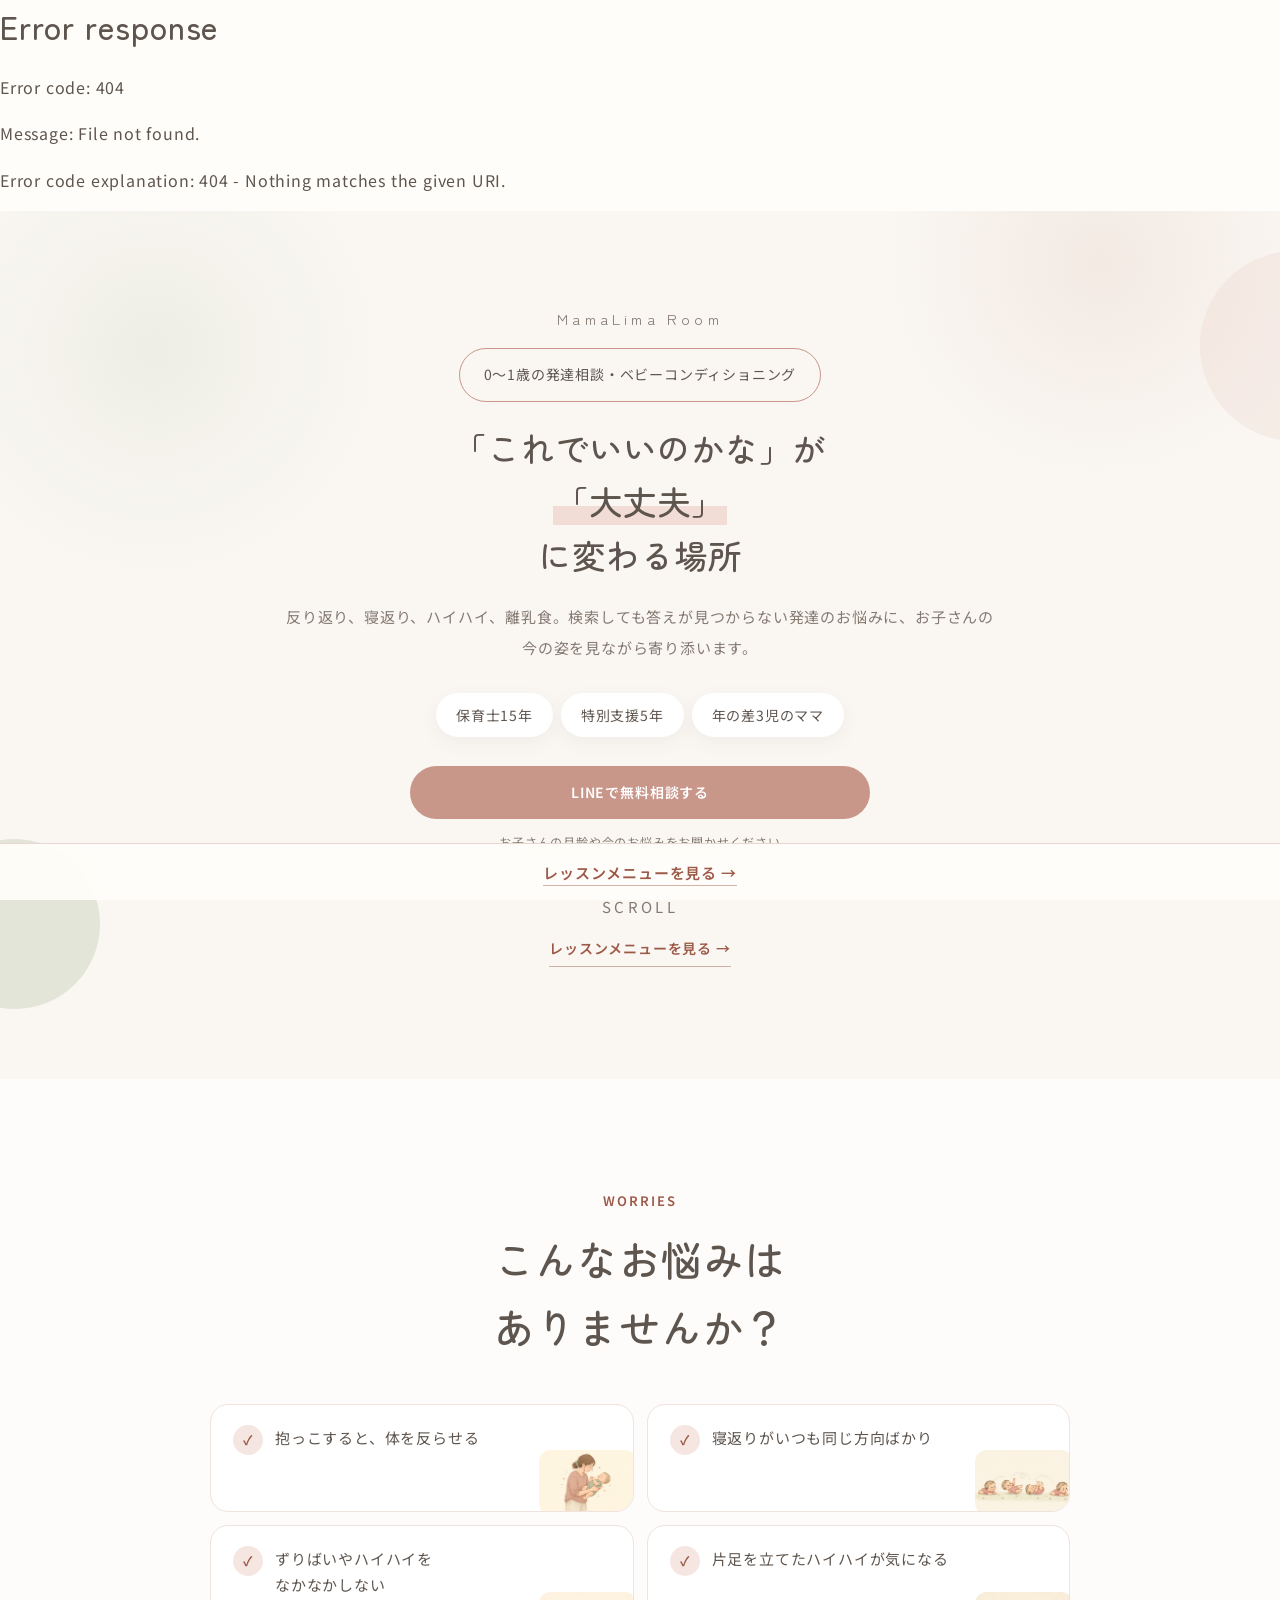
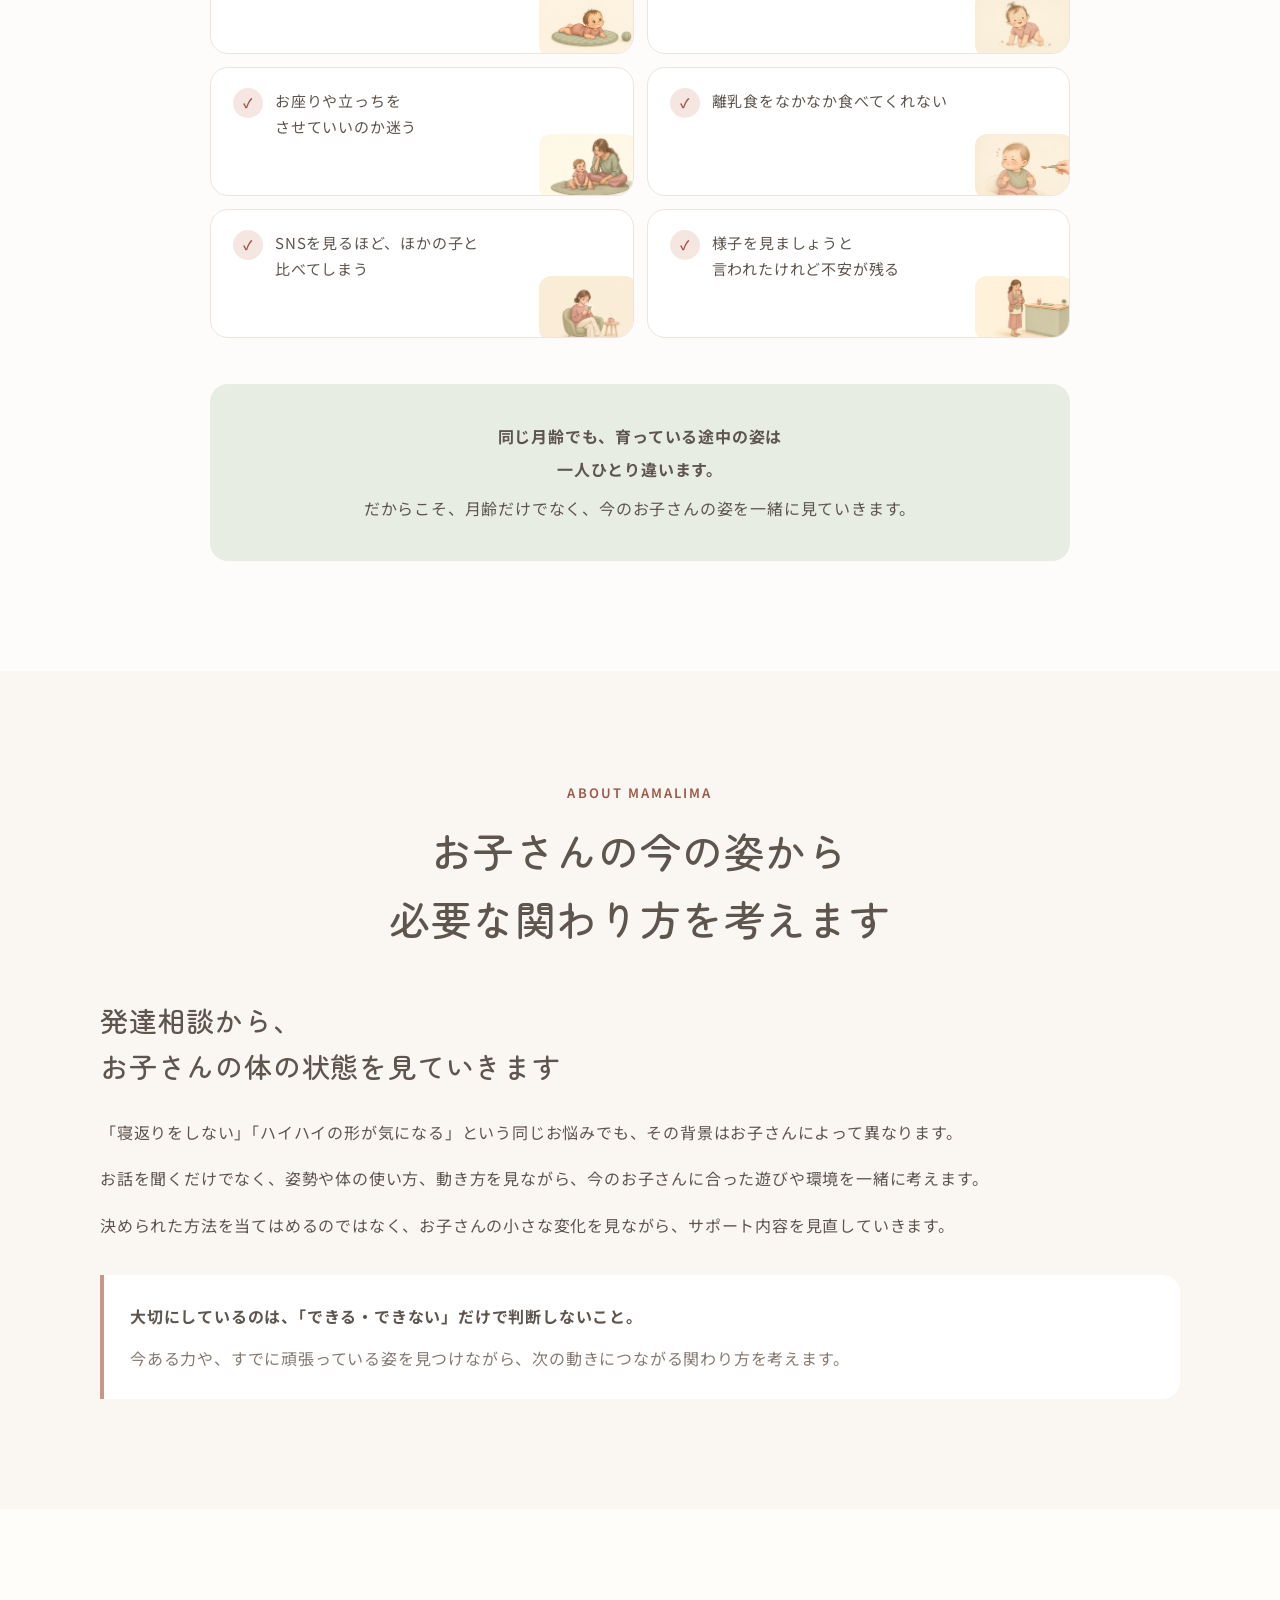
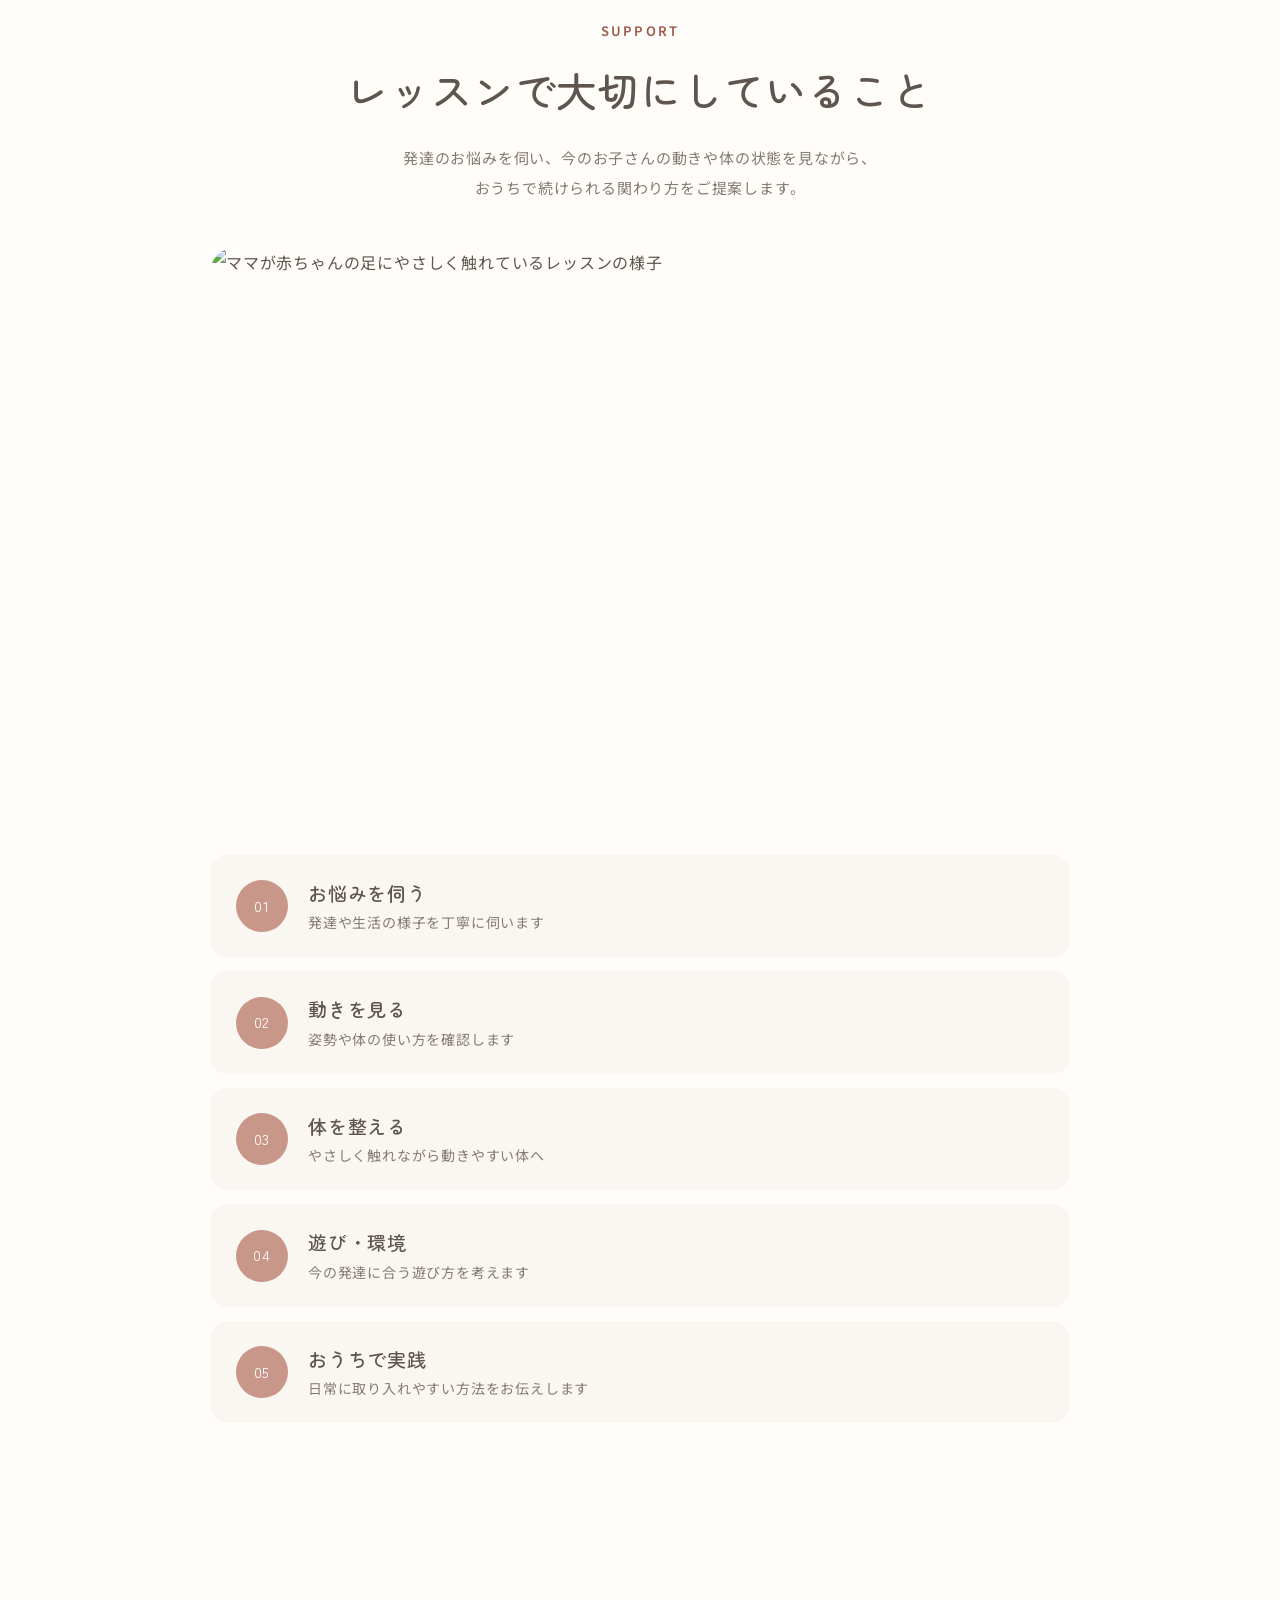
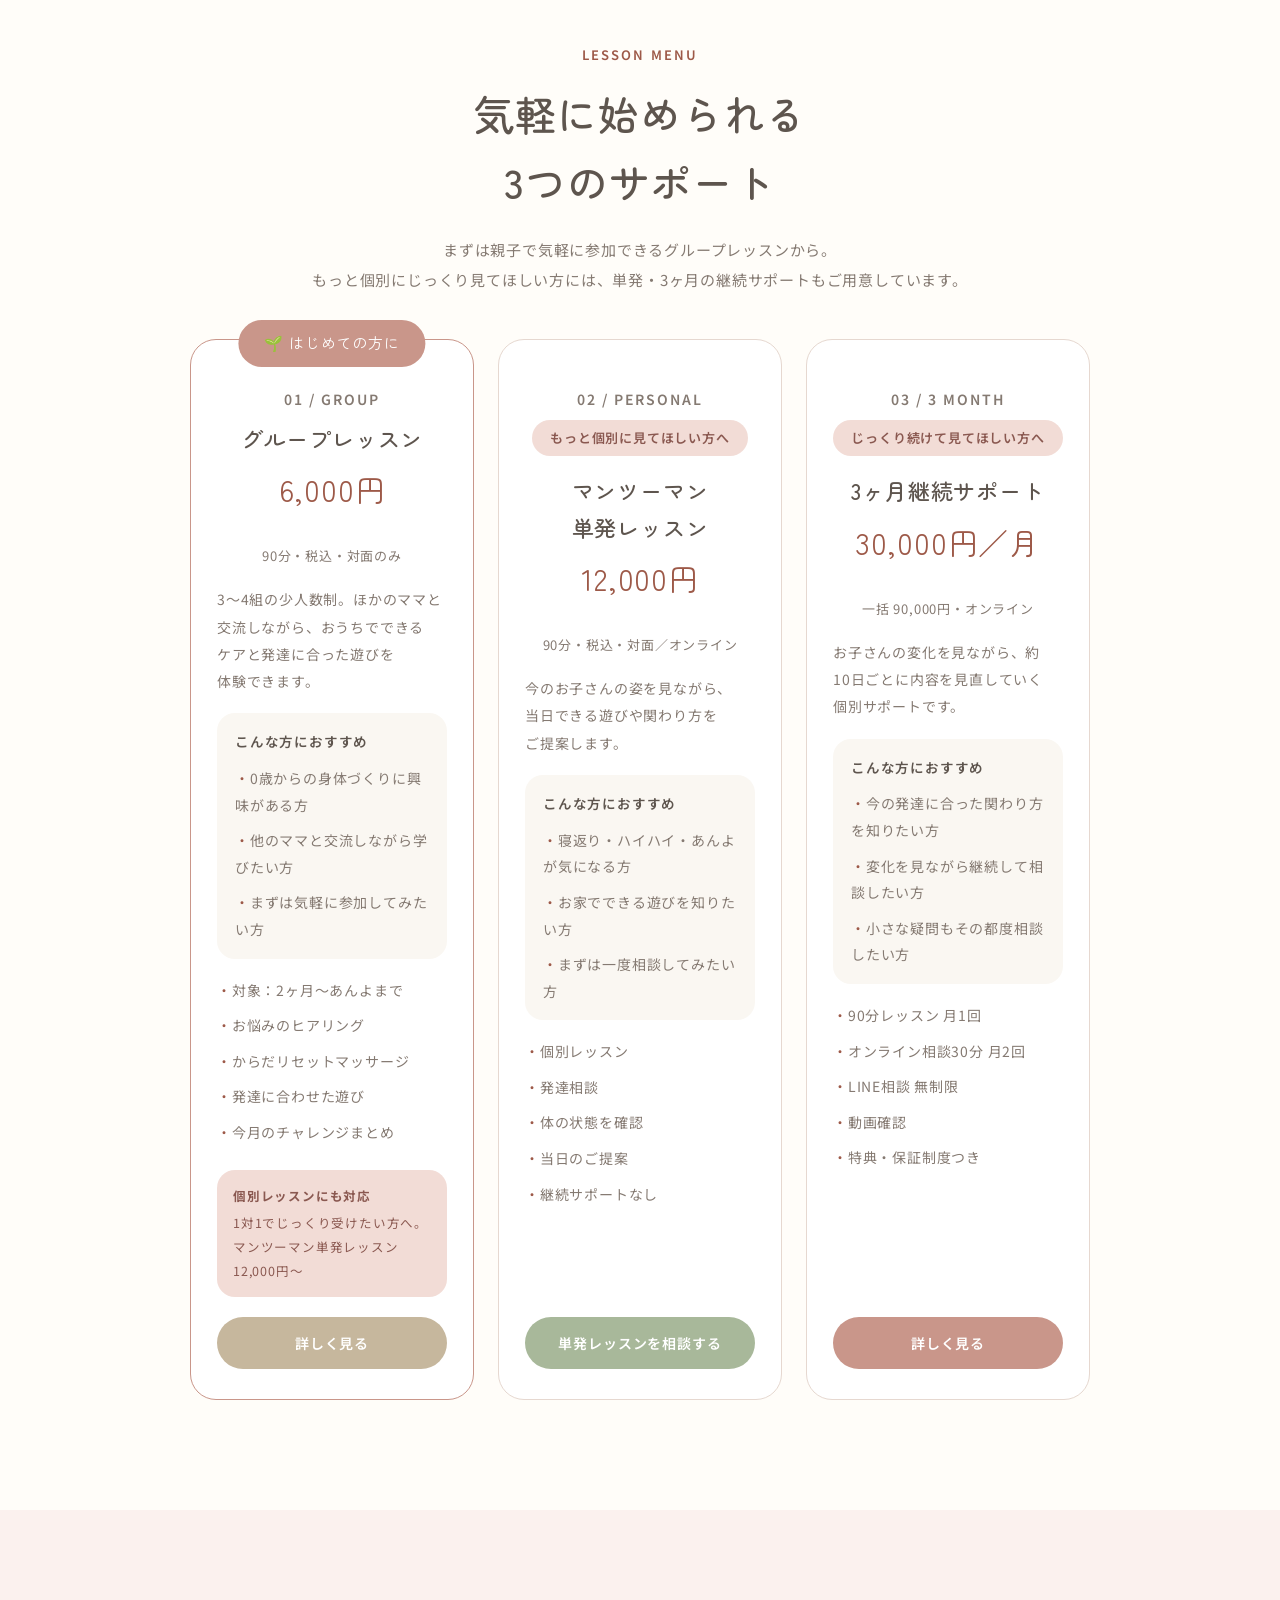
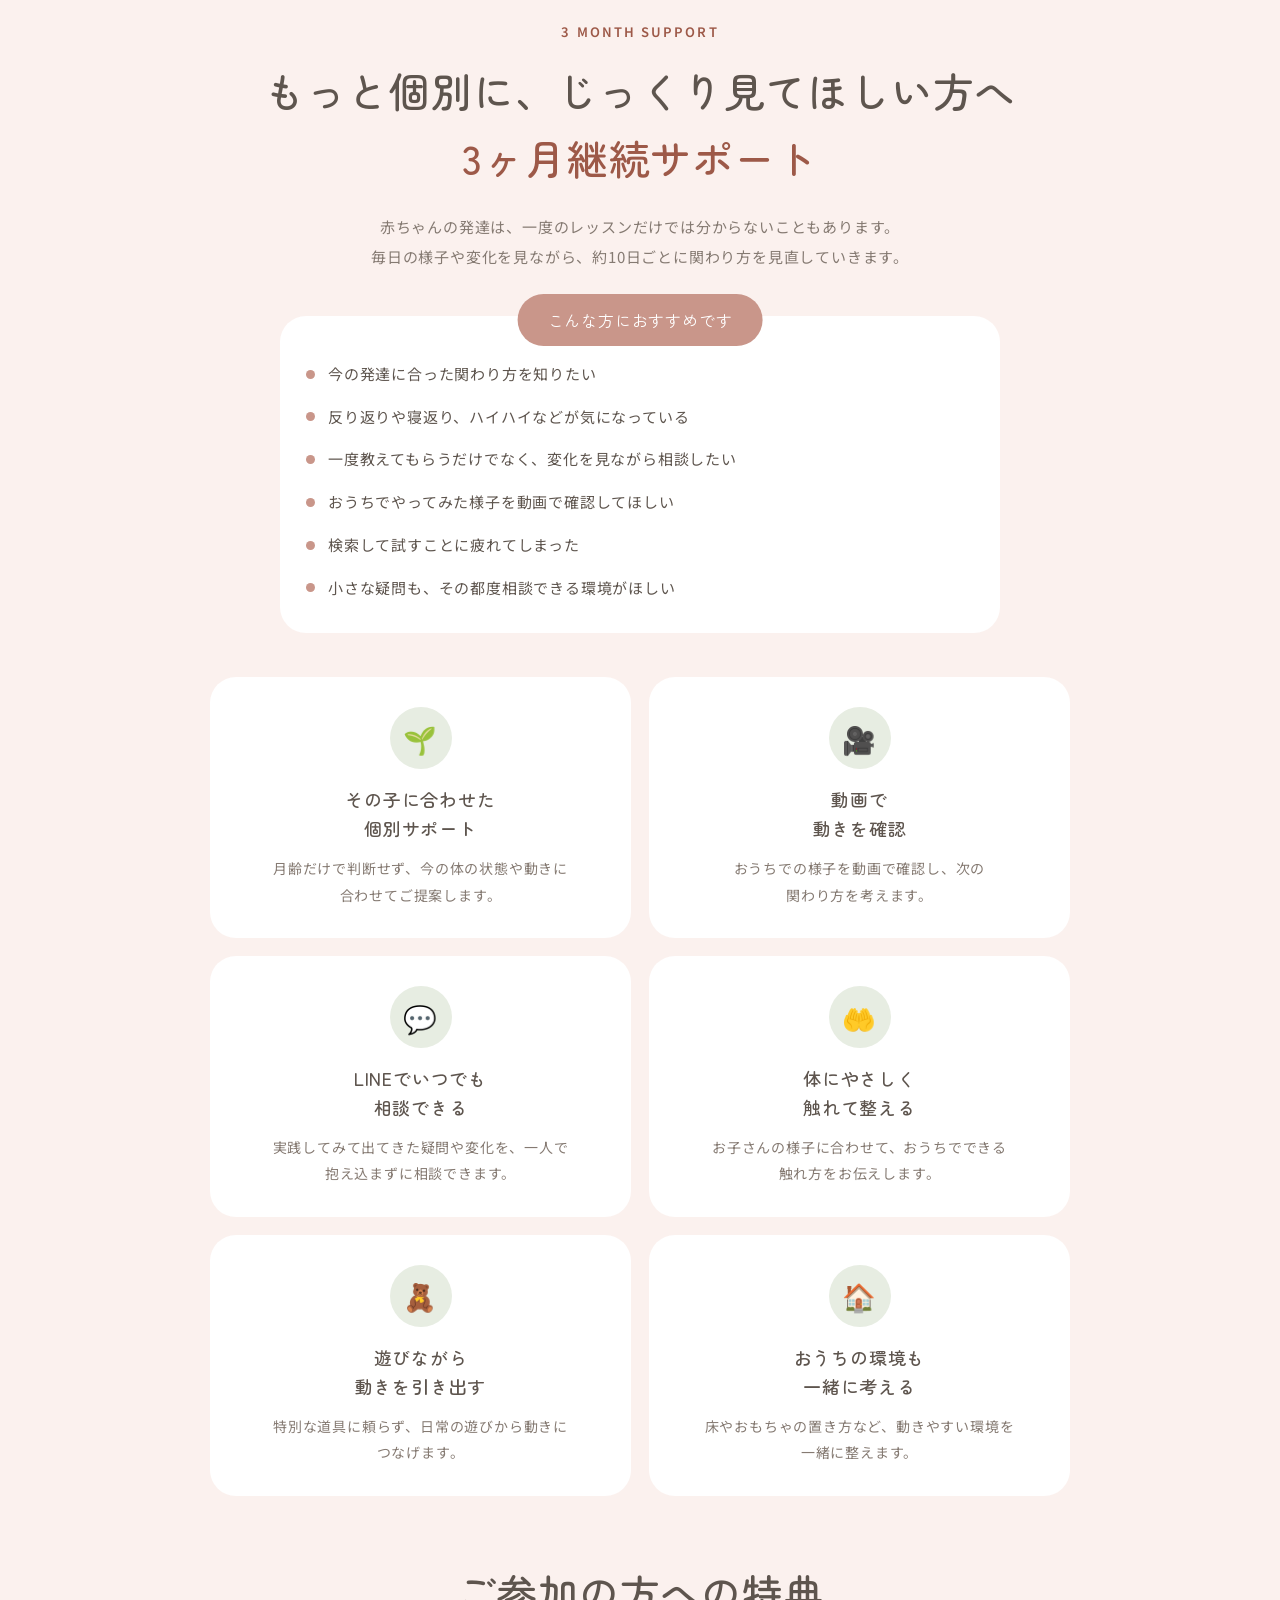
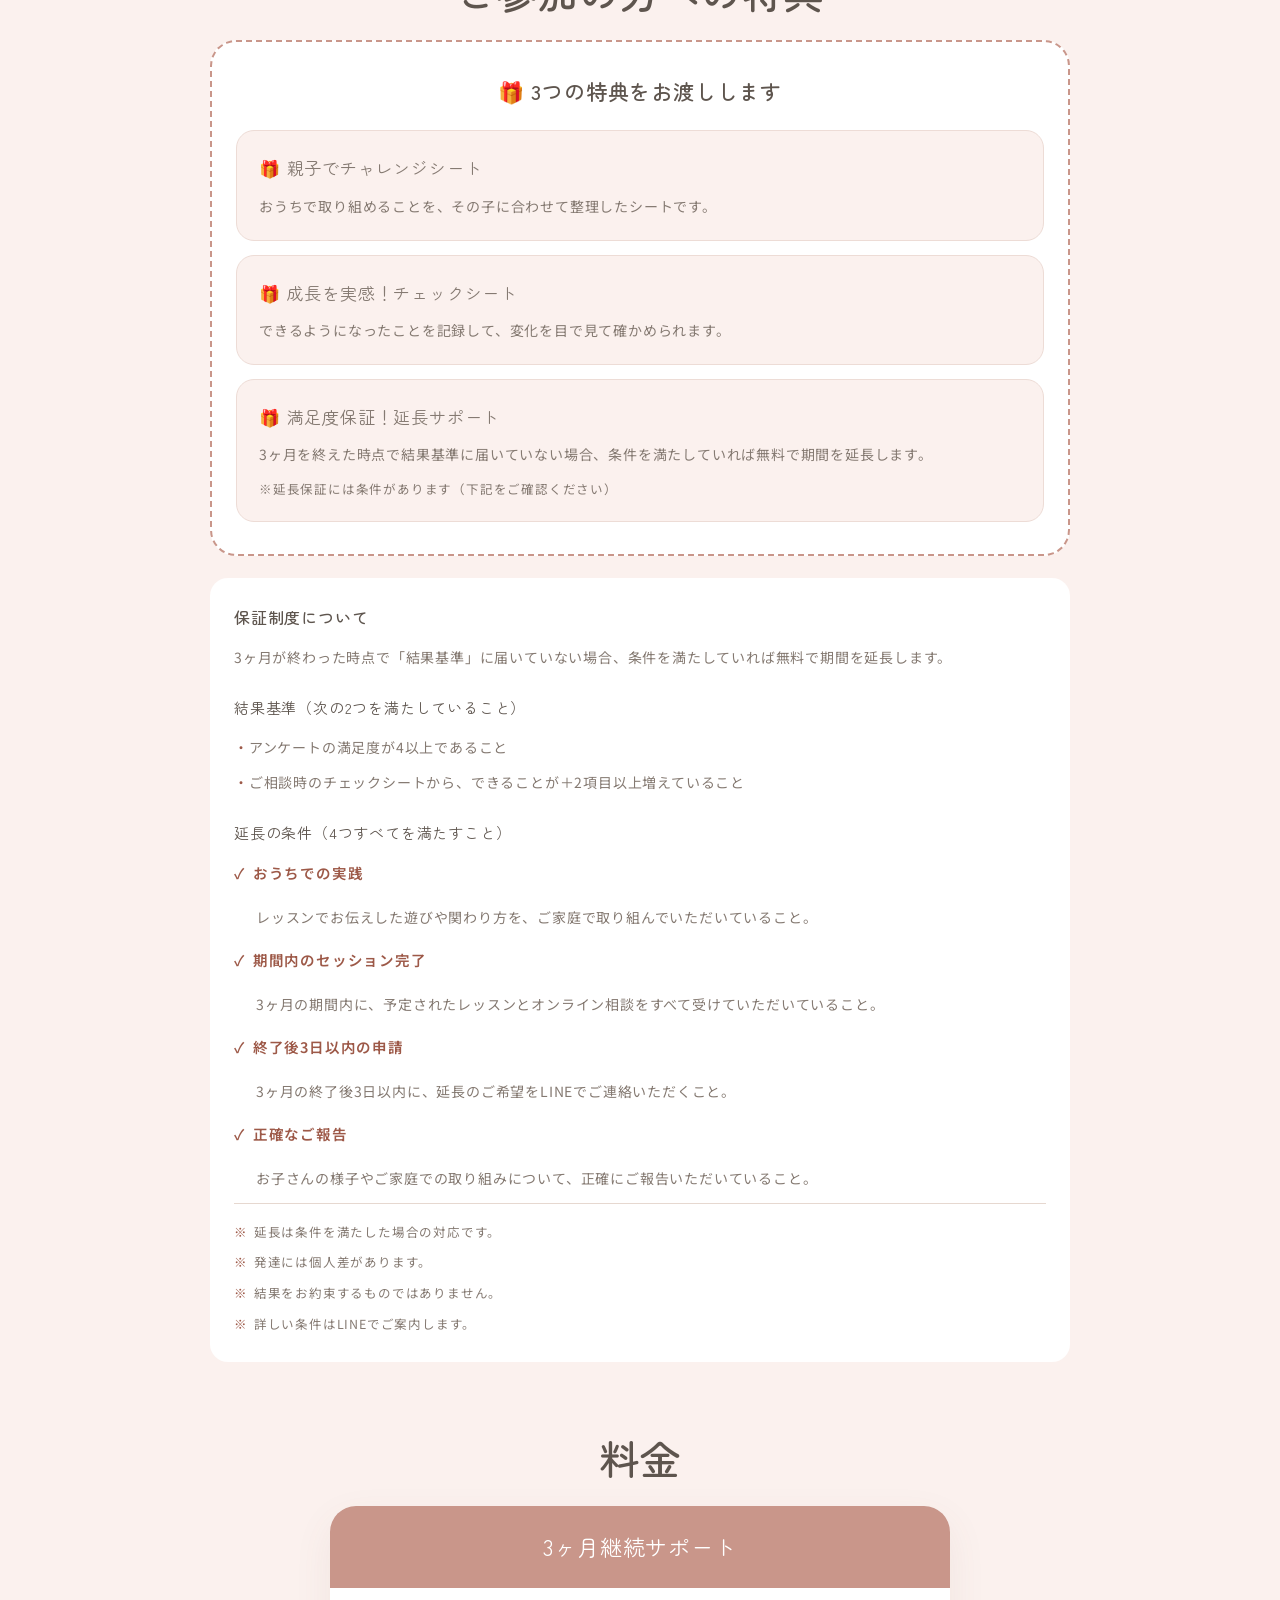
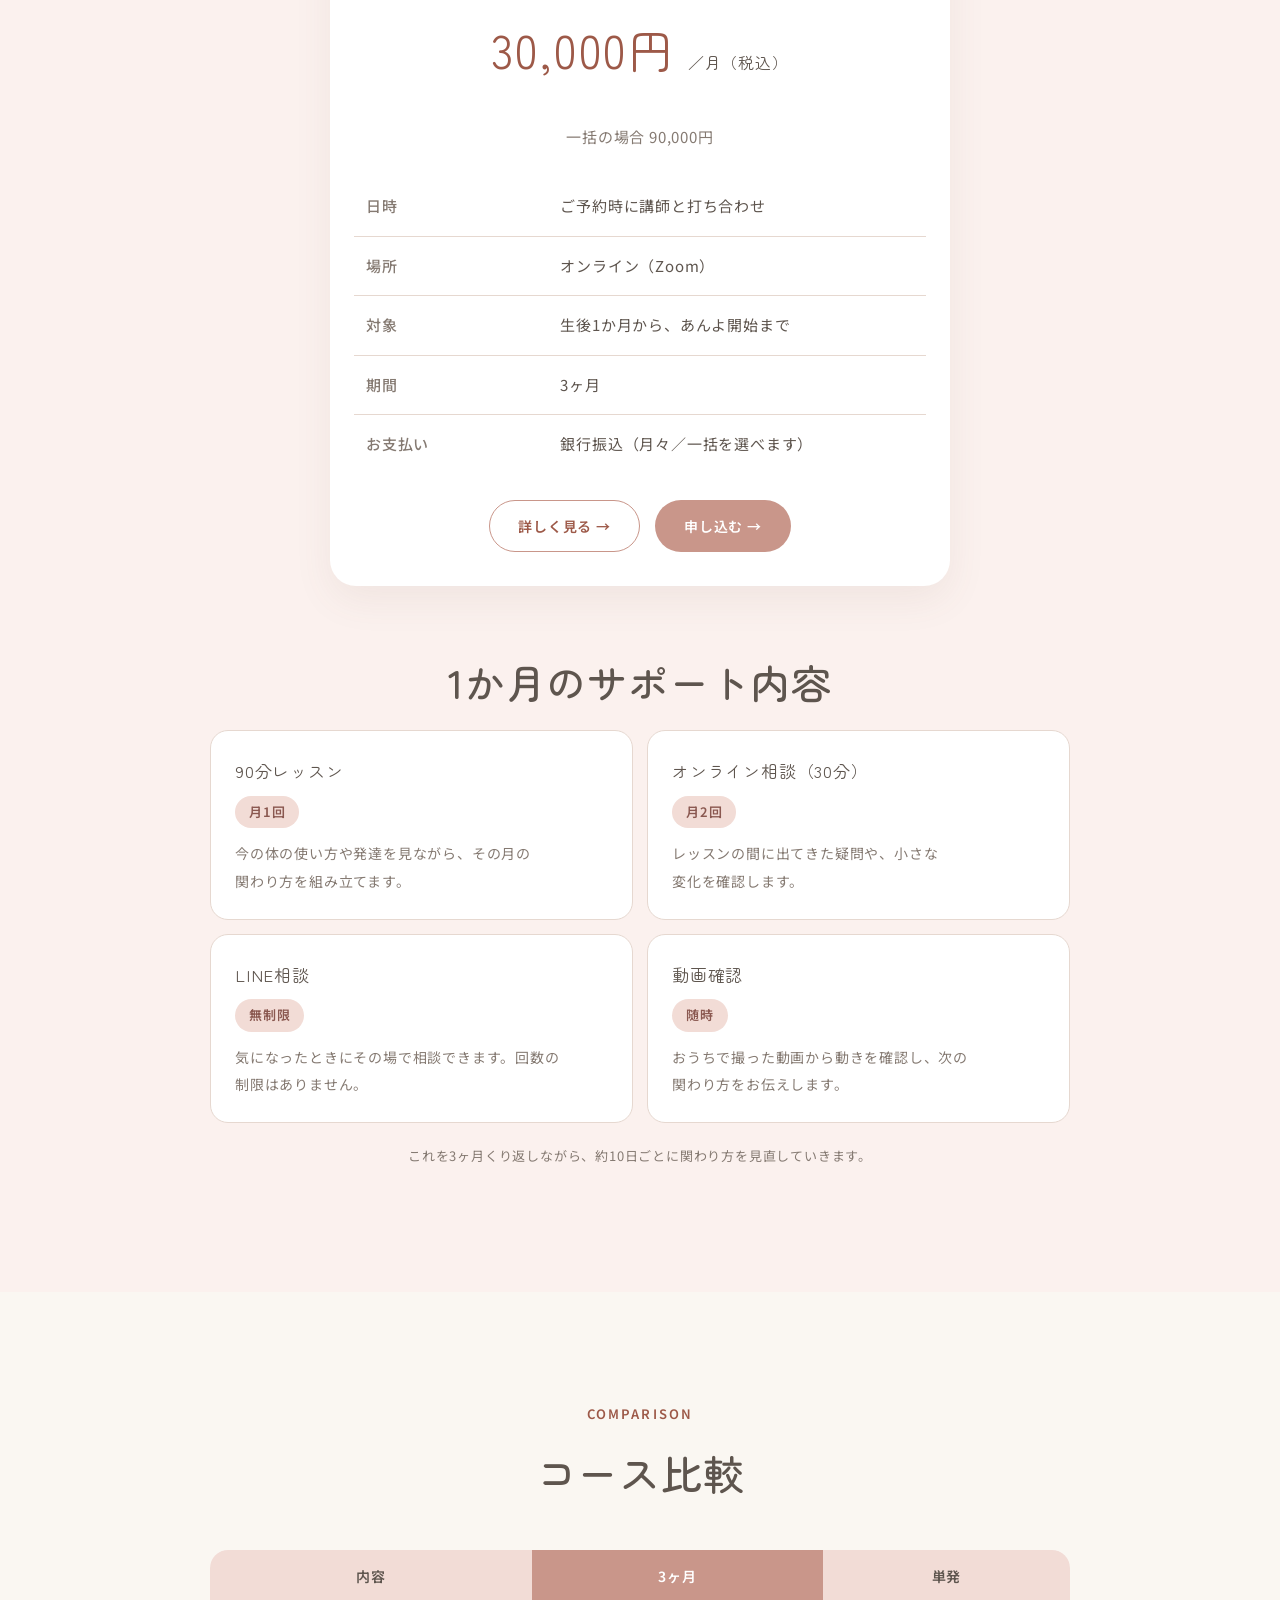
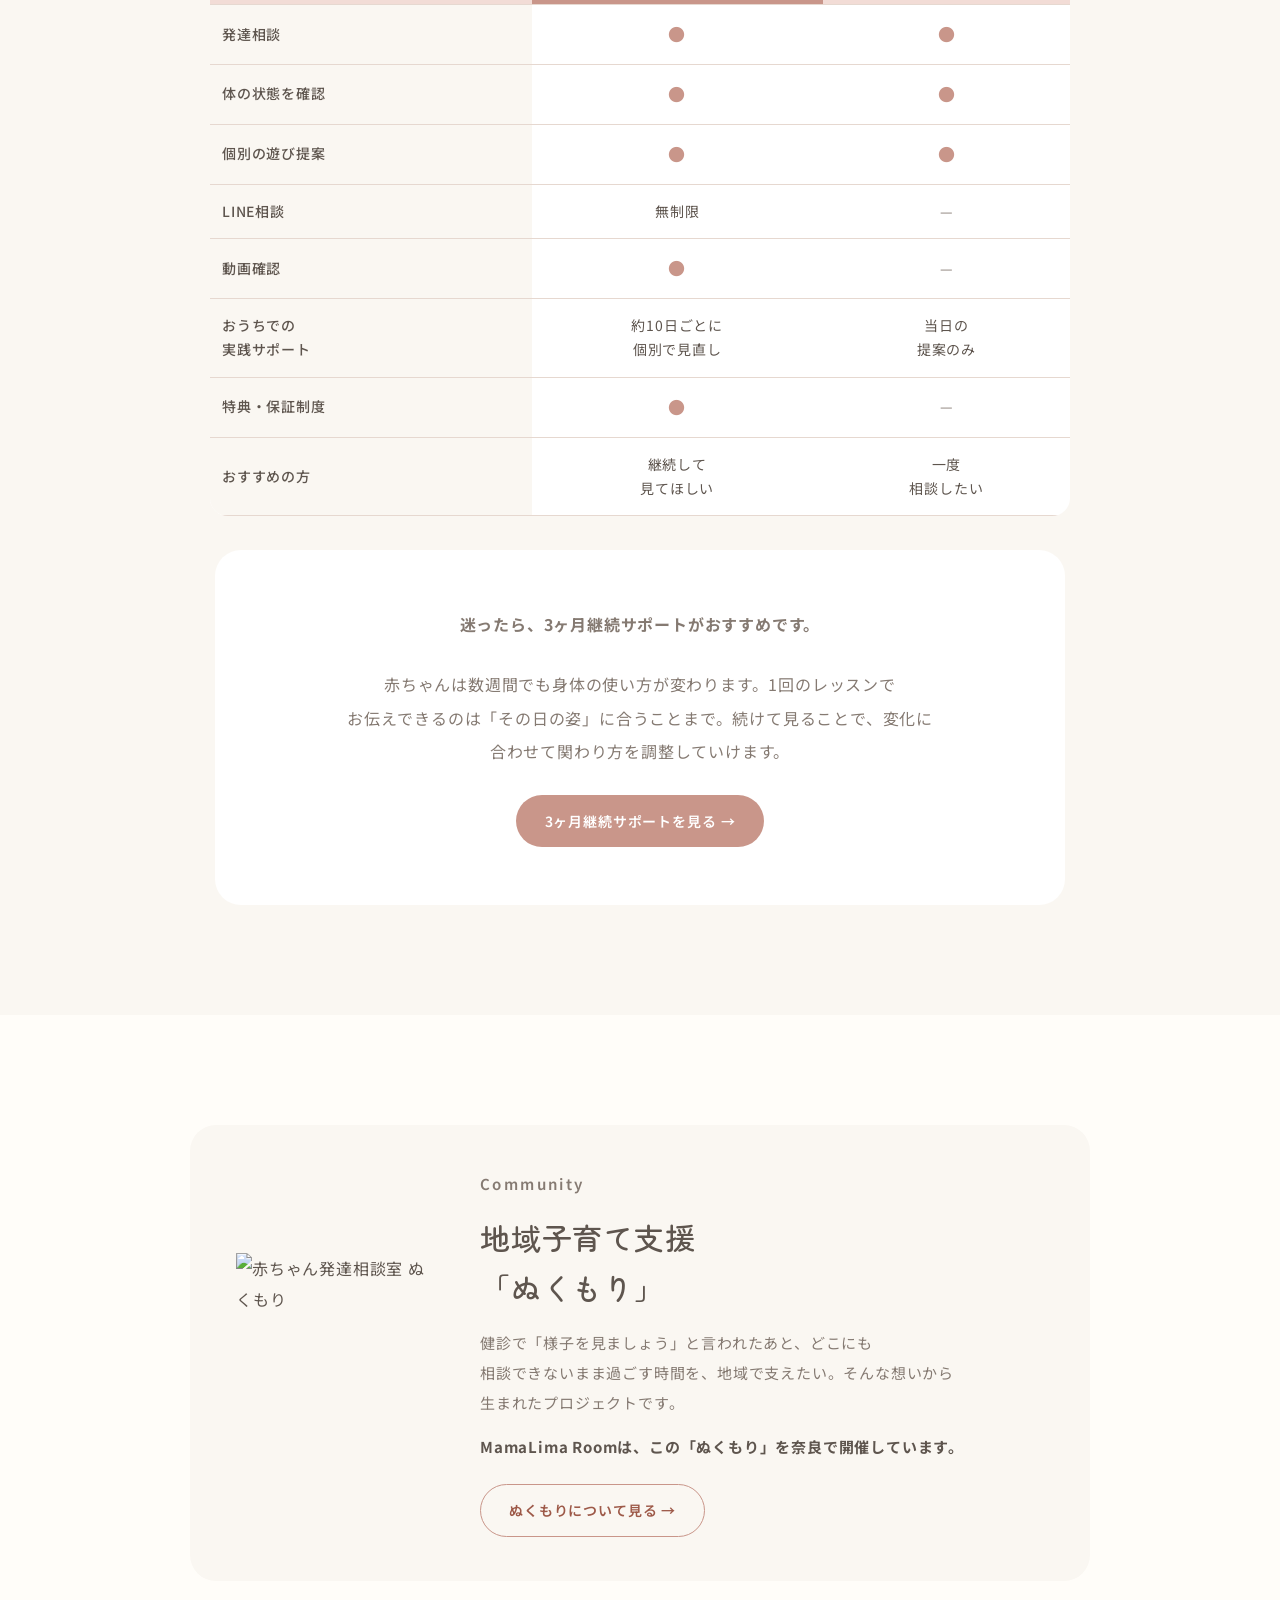
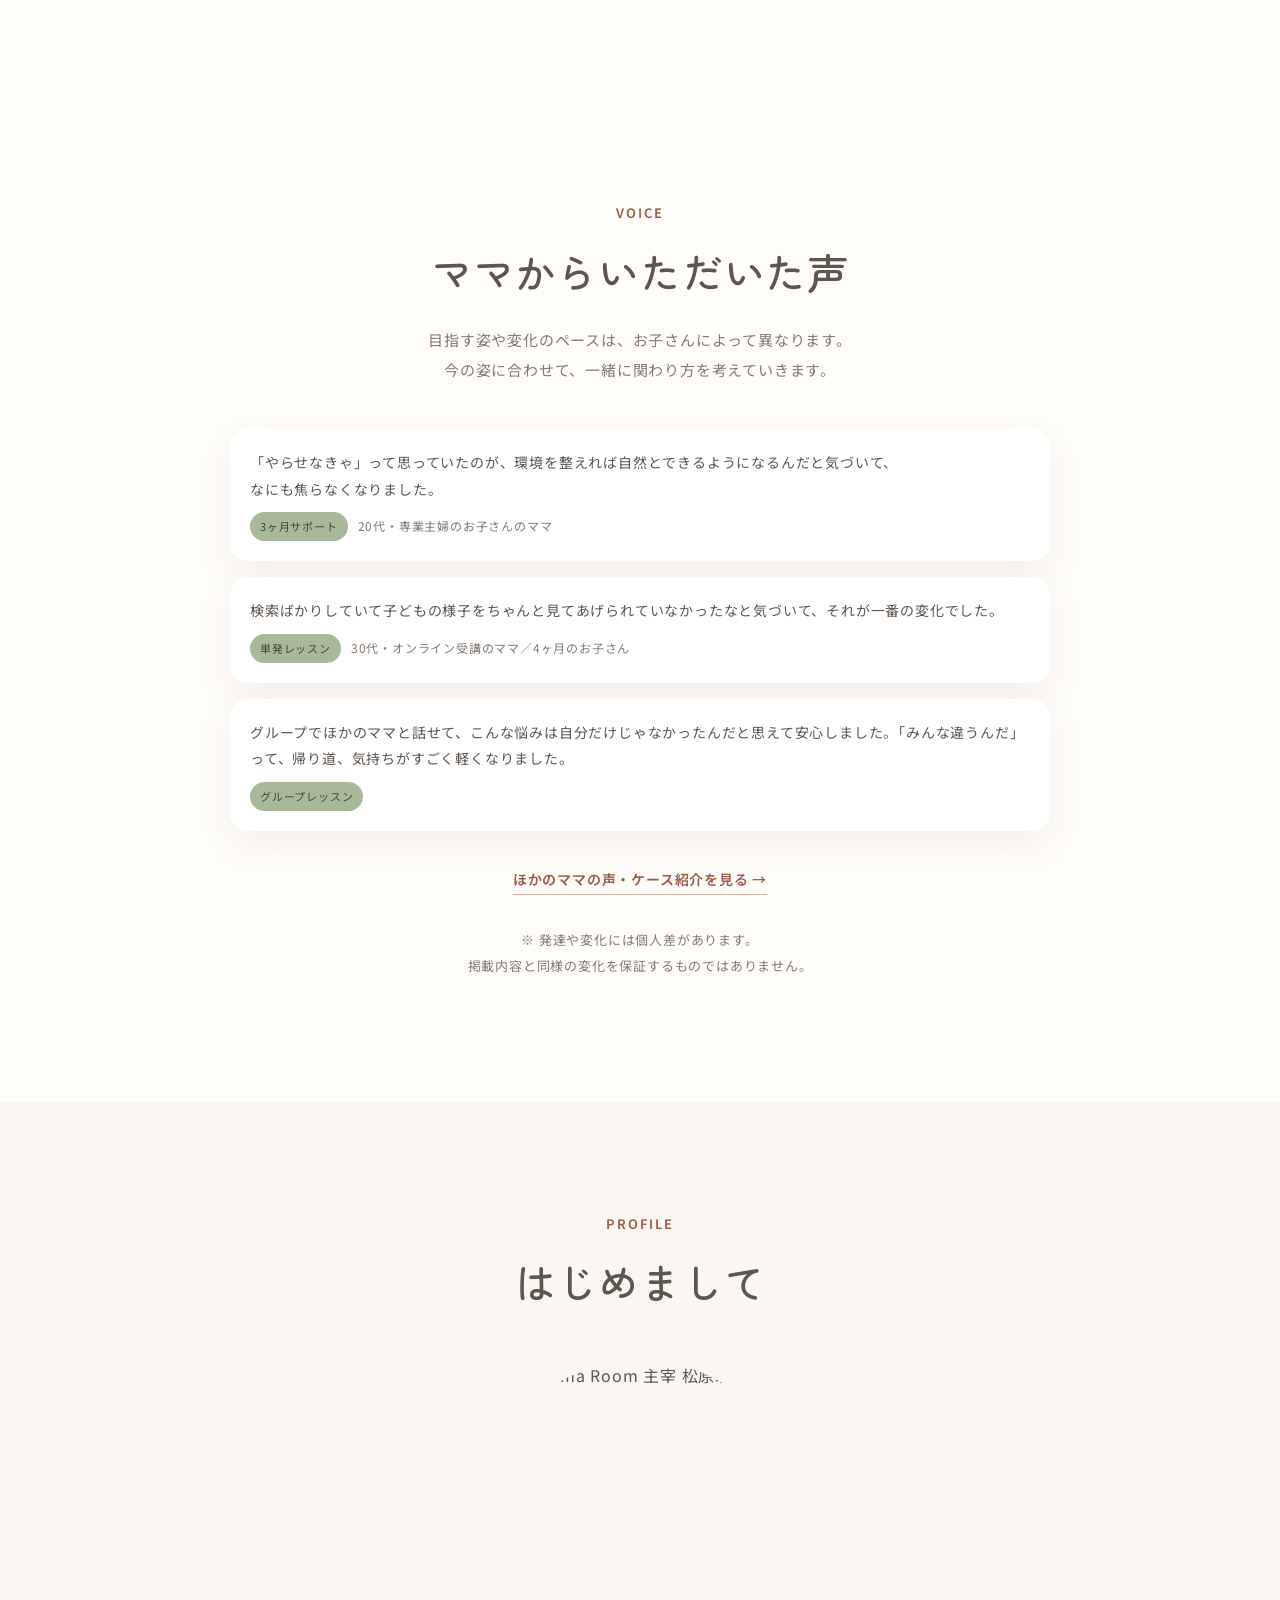
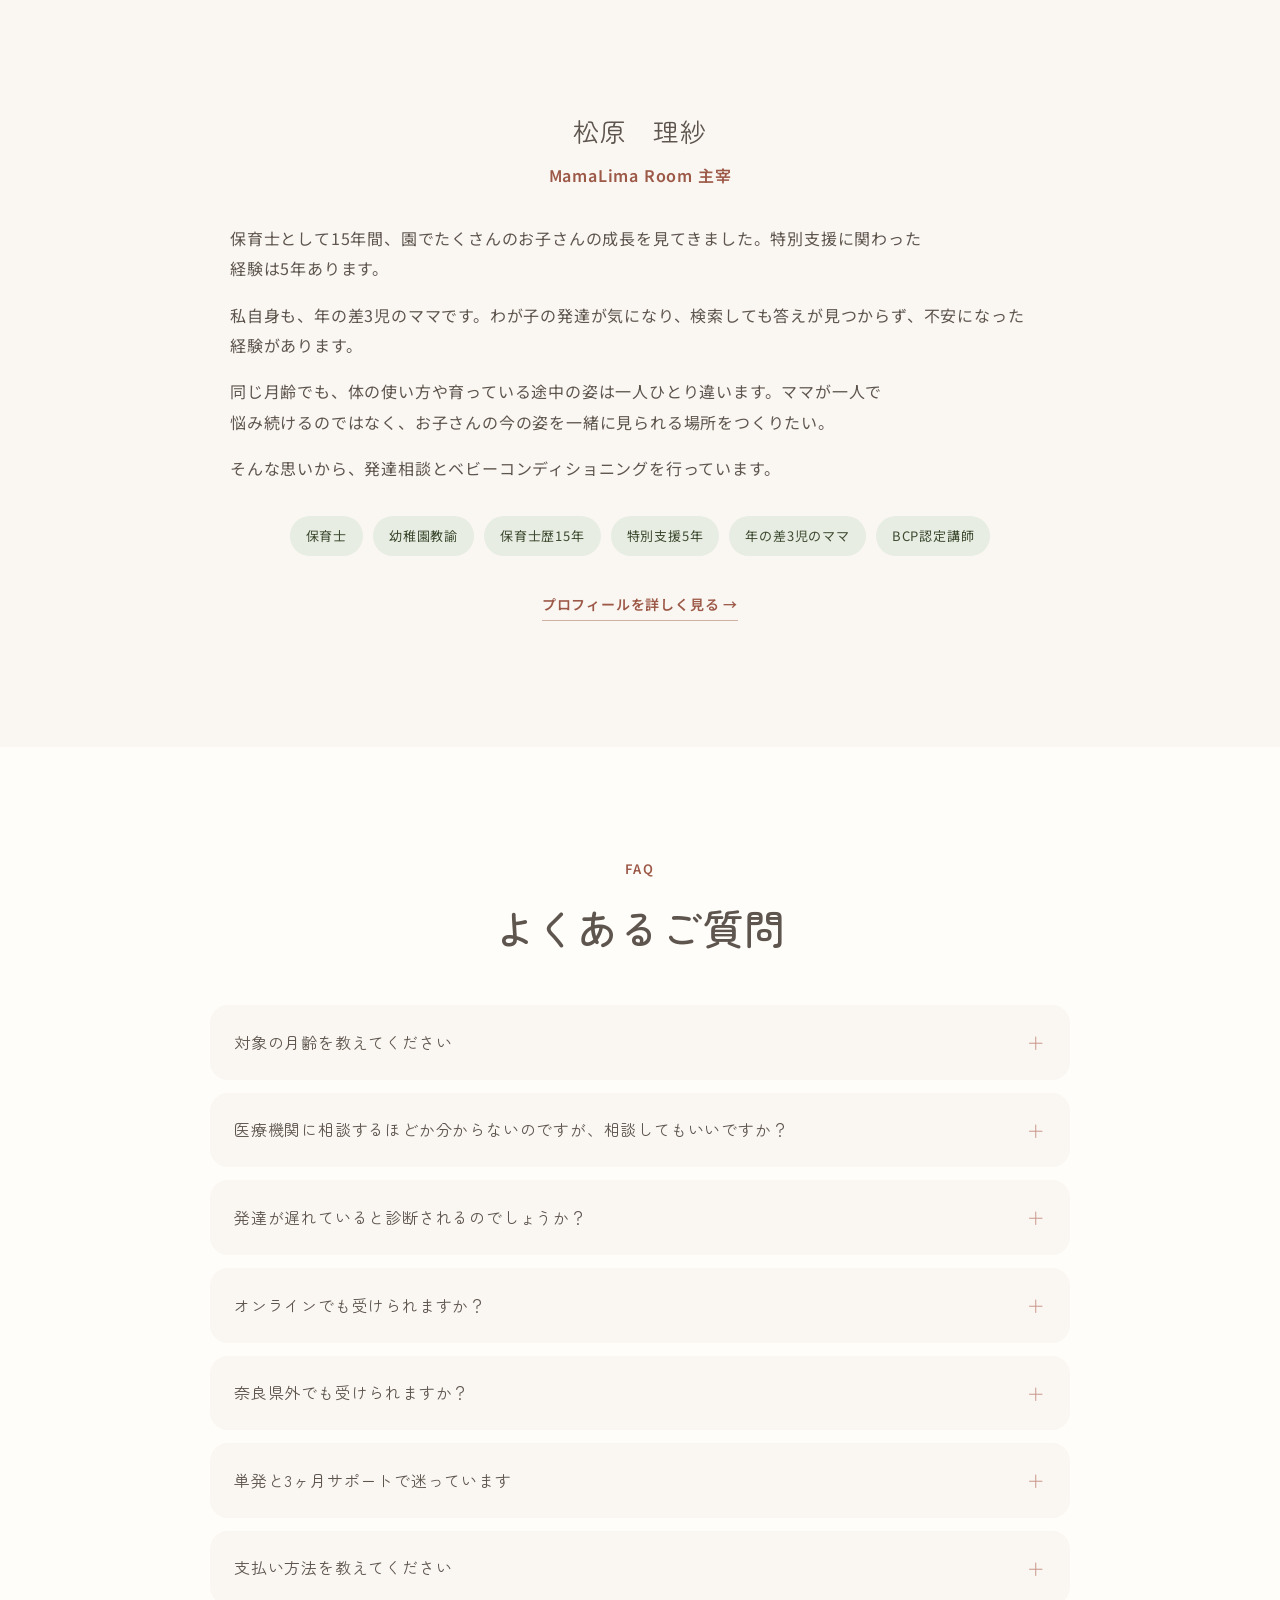
==== index.html @ 4e0c4a67 "「こんなお悩みはありませんか？」にイラストを追加 文字だけだと分かりにくいとのことで、8つのお悩み項目それぞれに 内容に合わせたイラストを新規生成して追加。2カラムのカードに、 チェックマーク＋文章＋" ====
<!doctype html>
<html lang="ja">
<head>
<meta charset="UTF-8">
<meta name="viewport" content="width=device-width, initial-scale=1">
<link rel="icon" type="image/png" href="images/logo-mark.png">
<title>MamaLima Room｜0〜1歳の発達相談・ベビーコンディショニング</title>
<meta name="description" content="「これでいいのかな」が「大丈夫」に変わる場所。0〜1歳の発達相談・ベビーコンディショニングのMamaLima Room。保育士15年・特別支援5年・年の差3児のママがサポートします。">
<link rel="preconnect" href="https://fonts.googleapis.com">
<link rel="preconnect" href="https://fonts.gstatic.com" crossorigin>
<link href="https://fonts.googleapis.com/css2?family=Noto+Sans+JP:wght@300;400;500;600&family=Zen+Maru+Gothic:wght@400;500;700&display=swap" rel="stylesheet">
<link rel="stylesheet" href="css/style.css">
</head>
<body>
<div data-include="components/header.html"></div>

<!-- ファーストビュー -->
<section class="hero">
  <div class="hero-deco deco-1"></div>
  <div class="hero-deco deco-2"></div>
  <div class="hero-inner">
    <div class="hero-copy">
      <p class="hero-eyebrow">MamaLima Room</p>
      <p class="badge">0〜1歳の発達相談・ベビーコンディショニング</p>
      <h1>「これでいいのかな」が<br><span class="marker">「大丈夫」</span><br>に変わる場所</h1>
      <p>反り返り、寝返り、ハイハイ、離乳食。検索しても答えが見つからない発達のお悩みに、お子さんの今の姿を見ながら寄り添います。</p>

      <div class="tag-row">
        <span class="tag">保育士15年</span>
        <span class="tag">特別支援5年</span>
        <span class="tag">年の差3児のママ</span>
      </div>

      <a href="https://hpjouynr.autosns.app/line" target="_blank" rel="noopener" class="btn btn-primary btn-block">LINEで無料相談する</a>
      <p class="cta-note">お子さんの月齢や今のお悩みをお聞かせください</p>
      <p class="scroll-label">SCROLL</p>
      <p class="cta-note"><a href="#lessons" class="link-arrow">レッスンメニューを見る →</a></p>
    </div>
  </div>
</section>

<!-- こんなお悩みはありませんか？ -->
<section class="worry-section">
  <div class="wrap wrap-wide">
    <div class="heading-center">
      <p class="section-kicker">WORRIES</p>
      <h2>こんなお悩みは<br>ありませんか？</h2>
    </div>

    <div class="worry-list">
      <div class="worry-item">
        <p class="worry-text">抱っこすると、体を反らせる</p>
        <img class="worry-illust" src="images/worry-illust-01.png" alt="" loading="lazy">
      </div>
      <div class="worry-item">
        <p class="worry-text">寝返りがいつも同じ方向ばかり</p>
        <img class="worry-illust" src="images/worry-illust-02.png" alt="" loading="lazy">
      </div>
      <div class="worry-item">
        <p class="worry-text">ずりばいやハイハイをなかなかしない</p>
        <img class="worry-illust" src="images/worry-illust-03.png" alt="" loading="lazy">
      </div>
      <div class="worry-item">
        <p class="worry-text">片足を立てたハイハイが気になる</p>
        <img class="worry-illust" src="images/worry-illust-04.png" alt="" loading="lazy">
      </div>
      <div class="worry-item">
        <p class="worry-text">お座りや立っちをさせていいのか迷う</p>
        <img class="worry-illust" src="images/worry-illust-05.png" alt="" loading="lazy">
      </div>
      <div class="worry-item">
        <p class="worry-text">離乳食をなかなか食べてくれない</p>
        <img class="worry-illust" src="images/worry-illust-06.png" alt="" loading="lazy">
      </div>
      <div class="worry-item">
        <p class="worry-text">SNSを見るほど、ほかの子と比べてしまう</p>
        <img class="worry-illust" src="images/worry-illust-07.png" alt="" loading="lazy">
      </div>
      <div class="worry-item">
        <p class="worry-text">様子を見ましょうと言われたけれど不安が残る</p>
        <img class="worry-illust" src="images/worry-illust-08.png" alt="" loading="lazy">
      </div>
    </div>

    <div class="worry-note">
      <p><strong>同じ月齢でも、育っている途中の姿は<br>一人ひとり違います。</strong>
      だからこそ、月齢だけでなく、今のお子さんの姿を一緒に見ていきます。</p>
    </div>
  </div>
</section>

<!-- MamaLimaについて -->
<section class="tone-soft">
  <div class="section-inner">
    <div class="heading-center">
      <p class="section-kicker">ABOUT MAMALIMA</p>
      <h2>お子さんの今の姿から<br>必要な関わり方を考えます</h2>
    </div>

    <div class="section-inner narrow" style="width:auto;">
      <h3 style="font-size:clamp(20px,2.4vw,28px); margin-bottom:1em;">発達相談から、<br>お子さんの体の状態を見ていきます</h3>
      <p>「寝返りをしない」「ハイハイの形が気になる」という同じお悩みでも、その背景はお子さんによって異なります。</p>
      <p>お話を聞くだけでなく、姿勢や体の使い方、動き方を見ながら、今のお子さんに合った遊びや環境を一緒に考えます。</p>
      <p>決められた方法を当てはめるのではなく、お子さんの小さな変化を見ながら、サポート内容を見直していきます。</p>

      <div class="lead-box">
        <p><strong>大切にしているのは、「できる・できない」だけで判断しないこと。</strong></p>
        <p>今ある力や、すでに頑張っている姿を見つけながら、次の動きにつながる関わり方を考えます。</p>
      </div>
    </div>
  </div>
</section>

<!-- レッスンで大切にしていること -->
<section>
  <div class="section-inner">
    <div class="heading-center">
      <p class="section-kicker">SUPPORT</p>
      <h2>レッスンで大切にしていること</h2>
      <p class="page-lead" style="margin-top:20px;">発達のお悩みを伺い、今のお子さんの動きや体の状態を見ながら、<br class="pc-only">おうちで続けられる関わり方をご提案します。</p>
    </div>

    <figure class="section-photo">
      <img src="images/photo-babymassage.jpg" width="1000" height="667" alt="ママが赤ちゃんの足にやさしく触れているレッスンの様子" loading="lazy">
    </figure>

    <div class="step-row">
      <div class="item"><span class="num">01</span><div><h3>お悩みを伺う</h3><p>発達や生活の様子を丁寧に伺います</p></div></div>
      <div class="item"><span class="num">02</span><div><h3>動きを見る</h3><p>姿勢や体の使い方を確認します</p></div></div>
      <div class="item"><span class="num">03</span><div><h3>体を整える</h3><p>やさしく触れながら動きやすい体へ</p></div></div>
      <div class="item"><span class="num">04</span><div><h3>遊び・環境</h3><p>今の発達に合う遊び方を考えます</p></div></div>
      <div class="item"><span class="num">05</span><div><h3>おうちで実践</h3><p>日常に取り入れやすい方法をお伝えします</p></div></div>
    </div>
  </div>
</section>

<!-- レッスンメニュー -->
<section id="lessons">
  <div class="section-inner">
    <div class="heading-center">
      <p class="section-kicker">LESSON MENU</p>
      <h2>気軽に始められる<br>3つのサポート</h2>
      <p class="page-lead" style="margin-top:20px;">まずは親子で気軽に参加できるグループレッスンから。<br class="pc-only">もっと個別にじっくり見てほしい方には、単発・3ヶ月の継続サポートもご用意しています。</p>
    </div>

    <div class="plan-grid">
      <div class="plan-card is-popular">
        <p class="card-eyebrow">01 / GROUP</p>
        <span class="ribbon">🌱 はじめての方に</span>
        <h3>グループレッスン</h3>
        <p class="fee">6,000円</p>
        <p class="fee-sub">90分・税込・対面のみ</p>
        <p>3〜4組の少人数制。ほかのママと交流しながら、おうちでできるケアと発達に合った遊びを体験できます。</p>
        <div class="recommend-box">
          <p class="recommend-head">こんな方におすすめ</p>
          <ul>
            <li>0歳からの身体づくりに興味がある方</li>
            <li>他のママと交流しながら学びたい方</li>
            <li>まずは気軽に参加してみたい方</li>
          </ul>
        </div>
        <ul>
          <li>対象：2ヶ月〜あんよまで</li>
          <li>お悩みのヒアリング</li>
          <li>からだリセットマッサージ</li>
          <li>発達に合わせた遊び</li>
          <li>今月のチャレンジまとめ</li>
        </ul>
        <div class="cross-sell-note">
          <p class="ttl">個別レッスンにも対応</p>
          <p>1対1でじっくり受けたい方へ。マンツーマン単発レッスン 12,000円〜</p>
        </div>
        <a href="lessons/group.html" class="btn btn-tan btn-block">詳しく見る</a>
      </div>

      <div class="plan-card">
        <p class="card-eyebrow">02 / PERSONAL</p>
        <span class="label">もっと個別に見てほしい方へ</span>
        <h3>マンツーマン<br>単発レッスン</h3>
        <p class="fee">12,000円</p>
        <p class="fee-sub">90分・税込・対面／オンライン</p>
        <p>今のお子さんの姿を見ながら、当日できる遊びや関わり方をご提案します。</p>
        <div class="recommend-box">
          <p class="recommend-head">こんな方におすすめ</p>
          <ul>
            <li>寝返り・ハイハイ・あんよが気になる方</li>
            <li>お家でできる遊びを知りたい方</li>
            <li>まずは一度相談してみたい方</li>
          </ul>
        </div>
        <ul>
          <li>個別レッスン</li>
          <li>発達相談</li>
          <li>体の状態を確認</li>
          <li>当日のご提案</li>
          <li>継続サポートなし</li>
        </ul>
        <a href="lessons/personal.html" class="btn btn-sage btn-block">単発レッスンを相談する</a>
      </div>

      <div class="plan-card">
        <p class="card-eyebrow">03 / 3 MONTH</p>
        <span class="label">じっくり続けて見てほしい方へ</span>
        <h3>3ヶ月継続サポート</h3>
        <p class="fee">30,000円／月</p>
        <p class="fee-sub">一括 90,000円・オンライン</p>
        <p>お子さんの変化を見ながら、約10日ごとに内容を見直していく個別サポートです。</p>
        <div class="recommend-box">
          <p class="recommend-head">こんな方におすすめ</p>
          <ul>
            <li>今の発達に合った関わり方を知りたい方</li>
            <li>変化を見ながら継続して相談したい方</li>
            <li>小さな疑問もその都度相談したい方</li>
          </ul>
        </div>
        <ul>
          <li>90分レッスン 月1回</li>
          <li>オンライン相談30分 月2回</li>
          <li>LINE相談 無制限</li>
          <li>動画確認</li>
          <li>特典・保証制度つき</li>
        </ul>
        <a href="lessons/support3m.html" class="btn btn-primary btn-block">詳しく見る</a>
      </div>
    </div>
  </div>
</section>

<!-- 3ヶ月継続サポート -->
<section style="background:#fbf1ee;">
  <div class="section-inner">
    <div class="heading-center">
      <p class="section-kicker">3 MONTH SUPPORT</p>
      <h2>もっと個別に、じっくり見てほしい方へ<br><span style="color:var(--color-primary-dark);">3ヶ月継続サポート</span></h2>
      <p class="page-lead" style="margin-top:20px;">赤ちゃんの発達は、一度のレッスンだけでは分からないこともあります。<br class="pc-only">毎日の様子や変化を見ながら、約10日ごとに関わり方を見直していきます。</p>
    </div>

    <div class="pill-card">
      <p class="pill-head">こんな方におすすめです</p>
      <ul>
        <li>今の発達に合った関わり方を知りたい</li>
        <li>反り返りや寝返り、ハイハイなどが気になっている</li>
        <li>一度教えてもらうだけでなく、変化を見ながら相談したい</li>
        <li>おうちでやってみた様子を動画で確認してほしい</li>
        <li>検索して試すことに疲れてしまった</li>
        <li>小さな疑問も、その都度相談できる環境がほしい</li>
      </ul>
    </div>

    <div class="feature-2col" style="margin-top:44px;">
      <div class="item">
        <div class="ico">🌱</div>
        <h3>その子に合わせた<br>個別サポート</h3>
        <p>月齢だけで判断せず、今の体の状態や動きに合わせてご提案します。</p>
      </div>
      <div class="item">
        <div class="ico">🎥</div>
        <h3>動画で<br>動きを確認</h3>
        <p>おうちでの様子を動画で確認し、次の関わり方を考えます。</p>
      </div>
      <div class="item">
        <div class="ico">💬</div>
        <h3>LINEでいつでも<br>相談できる</h3>
        <p>実践してみて出てきた疑問や変化を、一人で抱え込まずに相談できます。</p>
      </div>
      <div class="item">
        <div class="ico">🤲</div>
        <h3>体にやさしく<br>触れて整える</h3>
        <p>お子さんの様子に合わせて、おうちでできる触れ方をお伝えします。</p>
      </div>
      <div class="item">
        <div class="ico">🧸</div>
        <h3>遊びながら<br>動きを引き出す</h3>
        <p>特別な道具に頼らず、日常の遊びから動きにつなげます。</p>
      </div>
      <div class="item">
        <div class="ico">🏠</div>
        <h3>おうちの環境も<br>一緒に考える</h3>
        <p>床やおもちゃの置き方など、動きやすい環境を一緒に整えます。</p>
      </div>
    </div>

    <h3 class="section-title" style="margin-top:64px;">ご参加の方への特典</h3>
    <div class="bonus-box">
      <h3>🎁 3つの特典をお渡しします</h3>

      <div class="bonus-item">
        <p class="ttl">🎁 親子でチャレンジシート</p>
        <p>おうちで取り組めることを、その子に合わせて整理したシートです。</p>
      </div>

      <div class="bonus-item">
        <p class="ttl">🎁 成長を実感！チェックシート</p>
        <p>できるようになったことを記録して、変化を目で見て確かめられます。</p>
      </div>

      <div class="bonus-item">
        <p class="ttl">🎁 満足度保証！延長サポート</p>
        <p>3ヶ月を終えた時点で結果基準に届いていない場合、条件を満たしていれば無料で期間を延長します。</p>
        <p class="note">※延長保証には条件があります（下記をご確認ください）</p>
      </div>
    </div>

    <div class="warranty">
      <h4>保証制度について</h4>
      <p>3ヶ月が終わった時点で「結果基準」に届いていない場合、条件を満たしていれば無料で期間を延長します。</p>

      <p class="lbl">結果基準（次の2つを満たしていること）</p>
      <ul>
        <li>アンケートの満足度が4以上であること</li>
        <li>ご相談時のチェックシートから、できることが＋2項目以上増えていること</li>
      </ul>

      <p class="lbl">延長の条件（4つすべてを満たすこと）</p>
      <dl class="cond-list">
        <dt>おうちでの実践</dt>
        <dd>レッスンでお伝えした遊びや関わり方を、ご家庭で取り組んでいただいていること。</dd>

        <dt>期間内のセッション完了</dt>
        <dd>3ヶ月の期間内に、予定されたレッスンとオンライン相談をすべて受けていただいていること。</dd>

        <dt>終了後3日以内の申請</dt>
        <dd>3ヶ月の終了後3日以内に、延長のご希望をLINEでご連絡いただくこと。</dd>

        <dt>正確なご報告</dt>
        <dd>お子さんの様子やご家庭での取り組みについて、正確にご報告いただいていること。</dd>
      </dl>

      <ul class="note-list">
        <li>延長は条件を満たした場合の対応です。</li>
        <li>発達には個人差があります。</li>
        <li>結果をお約束するものではありません。</li>
        <li>詳しい条件はLINEでご案内します。</li>
      </ul>
    </div>

    <h3 class="section-title" style="margin-top:64px;">料金</h3>
    <div class="plan-box">
      <div class="head">3ヶ月継続サポート</div>
      <div class="body">
        <p class="amount">30,000円 <small>／月（税込）</small></p>
        <p class="amount-sub">一括の場合 90,000円</p>

        <table class="spec-table">
          <tr><th>日時</th><td>ご予約時に講師と打ち合わせ</td></tr>
          <tr><th>場所</th><td>オンライン（Zoom）</td></tr>
          <tr><th>対象</th><td>生後1か月から、あんよ開始まで</td></tr>
          <tr><th>期間</th><td>3ヶ月</td></tr>
          <tr><th>お支払い</th><td>銀行振込（月々／一括を選べます）</td></tr>
        </table>

        <p class="center" style="margin:26px 0 0;">
          <a href="lessons/support3m.html" class="btn btn-outline">詳しく見る →</a>
          <a href="reserve.html#form" class="btn btn-primary" style="margin-left:10px;">申し込む →</a>
        </p>
      </div>
    </div>

    <h3 class="section-title" style="margin-top:64px;">1か月のサポート内容</h3>
    <div class="month-list">
      <div class="item">
        <p class="ttl">90分レッスン</p>
        <p class="cnt">月1回</p>
        <p>今の体の使い方や発達を見ながら、その月の関わり方を組み立てます。</p>
      </div>
      <div class="item">
        <p class="ttl">オンライン相談（30分）</p>
        <p class="cnt">月2回</p>
        <p>レッスンの間に出てきた疑問や、小さな変化を確認します。</p>
      </div>
      <div class="item">
        <p class="ttl">LINE相談</p>
        <p class="cnt">無制限</p>
        <p>気になったときにその場で相談できます。回数の制限はありません。</p>
      </div>
      <div class="item">
        <p class="ttl">動画確認</p>
        <p class="cnt">随時</p>
        <p>おうちで撮った動画から動きを確認し、次の関わり方をお伝えします。</p>
      </div>
    </div>
    <p class="center" style="margin-top:1.6em; color:var(--color-text-soft); font-size:13px;">
      これを3ヶ月くり返しながら、約10日ごとに関わり方を見直していきます。
    </p>
  </div>
</section>

<!-- コース比較 -->
<section class="tone-soft">
  <div class="section-inner">
    <div class="heading-center">
      <p class="section-kicker">COMPARISON</p>
      <h2>コース比較</h2>
    </div>

    <div class="compare-wrap">
      <table class="compare-table">
        <thead>
          <tr><th>内容</th><th class="is-main">3ヶ月</th><th>単発</th></tr>
        </thead>
        <tbody>
          <tr><th>発達相談</th><td><span class="dot">●</span></td><td><span class="dot">●</span></td></tr>
          <tr><th>体の状態を確認</th><td><span class="dot">●</span></td><td><span class="dot">●</span></td></tr>
          <tr><th>個別の遊び提案</th><td><span class="dot">●</span></td><td><span class="dot">●</span></td></tr>
          <tr><th>LINE相談</th><td>無制限</td><td><span class="none">—</span></td></tr>
          <tr><th>動画確認</th><td><span class="dot">●</span></td><td><span class="none">—</span></td></tr>
          <tr><th>おうちでの<br>実践サポート</th><td>約10日ごとに<br>個別で見直し</td><td>当日の<br>提案のみ</td></tr>
          <tr><th>特典・保証制度</th><td><span class="dot">●</span></td><td><span class="none">—</span></td></tr>
          <tr><th>おすすめの方</th><td>継続して<br>見てほしい</td><td>一度<br>相談したい</td></tr>
        </tbody>
      </table>
    </div>

    <div class="callout-box" style="background:var(--color-bg-card); margin-top:34px;">
      <p><strong>迷ったら、3ヶ月継続サポートがおすすめです。</strong></p>
      <p>赤ちゃんは数週間でも身体の使い方が変わります。1回のレッスンでお伝えできるのは「その日の姿」に合うことまで。続けて見ることで、変化に合わせて関わり方を調整していけます。</p>
      <div class="box-actions">
        <a class="btn btn-primary" href="lessons/support3m.html">3ヶ月継続サポートを見る →</a>
      </div>
    </div>
  </div>
</section>

<!-- 地域子育て支援「ぬくもり」 -->
<section>
  <div class="section-inner">
    <div class="nukumori-teaser">
      <div class="logo-side">
        <img src="images/logo-nukumori.png" width="600" height="600" alt="赤ちゃん発達相談室 ぬくもり" loading="lazy">
      </div>

      <div class="copy-side">
        <p class="section-kicker">Community</p>
        <h2>地域子育て支援<br>「ぬくもり」</h2>
        <p>健診で「様子を見ましょう」と言われたあと、どこにも相談できないまま過ごす時間を、地域で支えたい。そんな想いから生まれたプロジェクトです。</p>
        <p><strong>MamaLima Roomは、この「ぬくもり」を奈良で開催しています。</strong></p>
        <a href="nukumori.html" class="btn btn-outline">ぬくもりについて見る →</a>
      </div>
    </div>
  </div>
</section>

<!-- ママからいただいた声 -->
<section>
  <div class="section-inner narrow">
    <div class="heading-center">
      <p class="section-kicker">VOICE</p>
      <h2>ママからいただいた声</h2>
      <p class="page-lead" style="margin-top:20px;">目指す姿や変化のペースは、お子さんによって異なります。<br class="pc-only">今の姿に合わせて、一緒に関わり方を考えていきます。</p>
    </div>

    <div class="testimonial">
      <p>「やらせなきゃ」って思っていたのが、環境を整えれば自然とできるようになるんだと気づいて、なにも焦らなくなりました。</p>
      <div class="meta"><span class="tag">3ヶ月サポート</span>20代・専業主婦のお子さんのママ</div>
    </div>

    <div class="testimonial">
      <p>検索ばかりしていて子どもの様子をちゃんと見てあげられていなかったなと気づいて、それが一番の変化でした。</p>
      <div class="meta"><span class="tag">単発レッスン</span>30代・オンライン受講のママ／4ヶ月のお子さん</div>
    </div>

    <div class="testimonial">
      <p>グループでほかのママと話せて、こんな悩みは自分だけじゃなかったんだと思えて安心しました。「みんな違うんだ」って、帰り道、気持ちがすごく軽くなりました。</p>
      <div class="meta"><span class="tag">グループレッスン</span></div>
    </div>

    <p class="center" style="margin-top:2em;"><a href="voices.html" class="link-arrow">ほかのママの声・ケース紹介を見る →</a></p>

    <p class="center" style="margin-top:2.4em; color:var(--color-text-soft); font-size:13px; line-height:2;">
      ※ 発達や変化には個人差があります。<br>掲載内容と同様の変化を保証するものではありません。
    </p>
  </div>
</section>

<!-- プロフィール -->
<section class="tone-soft">
  <div class="section-inner narrow">
    <div class="heading-center">
      <p class="section-kicker">PROFILE</p>
      <h2>はじめまして</h2>
    </div>

    <img class="profile-round" src="images/profile.jpg" alt="MamaLima Room 主宰 松原理紗" loading="lazy">

    <p class="center" style="font-family:var(--font-heading); font-size:26px; margin-bottom:0.2em;">松原　理紗</p>
    <p class="center" style="color:var(--color-primary-dark); font-weight:600; margin-bottom:2em;">MamaLima Room 主宰</p>

    <p>保育士として15年間、園でたくさんのお子さんの成長を見てきました。特別支援に関わった経験は5年あります。</p>
    <p>私自身も、年の差3児のママです。わが子の発達が気になり、検索しても答えが見つからず、不安になった経験があります。</p>
    <p>同じ月齢でも、体の使い方や育っている途中の姿は一人ひとり違います。ママが一人で悩み続けるのではなく、お子さんの今の姿を一緒に見られる場所をつくりたい。</p>
    <p>そんな思いから、発達相談とベビーコンディショニングを行っています。</p>

    <div class="tag-row" style="margin-top:2em;">
      <span class="tag tag-sage">保育士</span>
      <span class="tag tag-sage">幼稚園教諭</span>
      <span class="tag tag-sage">保育士歴15年</span>
      <span class="tag tag-sage">特別支援5年</span>
      <span class="tag tag-sage">年の差3児のママ</span>
      <span class="tag tag-sage">BCP認定講師</span>
    </div>

    <p class="center" style="margin-top:2em;"><a href="profile.html" class="link-arrow">プロフィールを詳しく見る →</a></p>
  </div>
</section>

<!-- よくあるご質問 -->
<section>
  <div class="section-inner">
    <div class="heading-center">
      <p class="section-kicker">FAQ</p>
      <h2>よくあるご質問</h2>
    </div>

    <div class="faq-list">
      <details class="faq-item">
        <summary>対象の月齢を教えてください</summary>
        <p class="answer">生後1か月から、あんよが始まるころまでのお子さんが対象です。月齢だけで判断せず、今のお子さんの動きや体の状態を見ながら進めていきます。</p>
      </details>

      <details class="faq-item">
        <summary>医療機関に相談するほどか分からないのですが、相談してもいいですか？</summary>
        <p class="answer">はい、大丈夫です。「少し気になる」「これでいいのか聞いてみたい」という段階でもご相談いただけます。医療的な診断や治療が必要と考えられる場合は、専門機関への相談をご案内します。</p>
      </details>

      <details class="faq-item">
        <summary>発達が遅れていると診断されるのでしょうか？</summary>
        <p class="answer">MamaLima Roomでは、診断や治療は行っていません。今のお子さんの姿や体の使い方を見ながら、日常でできる関わり方を一緒に考えるサポートです。</p>
      </details>

      <details class="faq-item">
        <summary>オンラインでも受けられますか？</summary>
        <p class="answer">3ヶ月継続サポートとマンツーマン単発レッスンは、Zoomを使ったオンラインで受けていただけます。レッスンも相談も画面越しに進めますので、全国どこからでもご参加いただけます。日時はご予約時に打ち合わせのうえ決めさせていただきます。グループレッスンのみ対面での開催です。</p>
      </details>

      <details class="faq-item">
        <summary>奈良県外でも受けられますか？</summary>
        <p class="answer">3ヶ月継続サポートとマンツーマン単発レッスンはオンラインで受けていただけますので、奈良県外・全国どこからでもご参加いただけます。グループレッスンは対面のみのため、開催地までお越しいただく形になります。対面での単発レッスンの対応地域については、LINEよりお問い合わせください。</p>
      </details>

      <details class="faq-item">
        <summary>単発と3ヶ月サポートで迷っています</summary>
        <p class="answer">一度相談し、今できることを知りたい方には単発レッスン、変化を見ながら継続的に相談したい方には3ヶ月サポートがおすすめです。LINEで今のお悩みを伺いながら、合うコースをご案内します。</p>
      </details>

      <details class="faq-item">
        <summary>支払い方法を教えてください</summary>
        <p class="answer">お支払いは銀行振込です。3ヶ月継続サポートは、月々のお支払い（30,000円 × 3回）と、一括払い（90,000円）をお選びいただけます。振込先は、お申し込み後にLINEでご案内します。グループレッスンは当日現金払いです。</p>
      </details>

      <details class="faq-item">
        <summary>保証制度はどのような内容ですか？</summary>
        <p class="answer">3ヶ月が終わった時点で「結果基準」に届いていない場合、条件を満たしていれば無料で期間を延長します。結果基準はアンケートの満足度4以上と、ご相談時のチェックシートからできることが＋2項目以上増えていること。延長には、おうちでの実践・期間内のセッション完了・終了後3日以内の申請・正確なご報告という4つの条件があります。詳しくは上の保証制度の欄をご覧ください。</p>
      </details>
    </div>
  </div>
</section>

<!-- 最後のご案内 -->
<section class="cta-dark">
  <div class="section-inner">
    <h2>「これでいいのかな」を、<br>一人で抱え込まなくて大丈夫です</h2>
    <p>まずはLINEで、お子さんの月齢や今気になっていることをお聞かせください。</p>
    <a class="btn btn-light" href="https://hpjouynr.autosns.app/line" target="_blank" rel="noopener">LINEで無料相談する</a>
    <p class="note">無理な勧誘はありません。お気軽にご相談ください。</p>
  </div>
</section>

<div class="sticky-cta">
  <a href="#lessons">レッスンメニューを見る →</a>
</div>

<div data-include="components/footer.html"></div>
<script src="js/main.js"></script>
</body>
</html>
---- css/style.css ----
/* ==========================================================================
   MamaLima Room — design tokens & base
   ========================================================================== */

:root {
  /* MamaLima ブランドカラー
     メイン #C9968A ／ サブ #A8B89A ／ 背景 #FAF7F2 */
  --color-paper: #fffdf9;   /* ページ全体の地色 */
  --color-bg: #faf7f2;      /* 一段落とした帯セクション */
  --color-bg-card: #ffffff;
  --color-bg-soft: #faf7f2;
  --color-text: #5e554e;
  --color-text-soft: #857a72;
  /* ボタン・バッジの背景色（白文字を載せる。旧Wixサイトと同じ見た目） */
  --color-primary: #c9968a;
  /* 上と同じ色相の濃いローズ。薄い背景に文字として置く用
     （メイン色をそのまま文字にすると約1.9:1で読めないため） */
  --color-primary-dark: #9d5948;
  --color-sage: #a8b89a;
  --color-sage-text: #3d4a30;
  --color-pink-tag: #f2dcd6;
  --color-pink-tag-text: #8a5850;
  --color-footer-bg: #4a3b32;
  --color-footer-text: #f3ece2;
  --color-border: #e6d8d0;

  /* 本文=Noto Sans JP／見出し=Zen Maru Gothic */
  --font-base: "Noto Sans JP", system-ui, "Hiragino Sans", "Yu Gothic", sans-serif;
  --font-heading: "Zen Maru Gothic", "Noto Sans JP", "Hiragino Maru Gothic ProN",
    sans-serif;

  --radius-lg: 26px;
  --radius-md: 18px;
  --radius-pill: 999px;

  --shadow-card: 0 14px 38px rgba(119, 91, 78, 0.08);
  --max-width: 720px;
  --max-width-wide: 1100px;

  --section-gap: 110px;
}

* {
  box-sizing: border-box;
}

html {
  scroll-behavior: smooth;
}

body {
  margin: 0;
  font-family: var(--font-base);
  background: var(--color-paper);
  color: var(--color-text);
  line-height: 1.9;
  letter-spacing: 0.05em;
  -webkit-font-smoothing: antialiased;
}

img {
  max-width: 100%;
  display: block;
}

a {
  color: inherit;
  text-decoration: none;
}

h1, h2, h3, h4 {
  margin: 0 0 0.6em;
  font-family: var(--font-heading);
  font-weight: 500;
  line-height: 1.65;
}

p {
  margin: 0 0 1em;
}

ul {
  margin: 0;
  padding: 0;
  list-style: none;
}

.wrap {
  max-width: var(--max-width);
  margin: 0 auto;
  padding: 0 20px;
}

section {
  padding: var(--section-gap) 0;
}

/* 一段落とした地色の帯（クローン版の .soft-bg 相当） */
.tone-soft,
.contact-form-section {
  background: var(--color-bg);
}

.section-title {
  text-align: center;
  font-size: clamp(26px, 3.3vw, 40px);
  line-height: 1.6;
  margin-bottom: 0.4em;
}

.section-sub {
  text-align: center;
  color: var(--color-text-soft);
  font-size: 15px;
  margin-bottom: 2.4em;
}

.kicker {
  display: block;
  text-align: center;
  letter-spacing: 0.18em;
  font-size: 13px;
  font-weight: 600;
  color: var(--color-primary-dark);
  margin-bottom: 1em;
}

/* ---------- buttons ---------- */

.btn {
  display: inline-flex;
  align-items: center;
  justify-content: center;
  min-height: 48px;
  padding: 12px 28px;
  border-radius: var(--radius-pill);
  font-weight: 600;
  font-size: 14px;
  letter-spacing: 0.06em;
  text-align: center;
  cursor: pointer;
  border: 1px solid transparent;
  transition: transform 0.2s ease, box-shadow 0.2s ease;
}

.btn:hover {
  transform: translateY(-1px);
  box-shadow: 0 9px 24px rgba(201, 150, 138, 0.22);
}

.btn:active {
  transform: translateY(0);
}

.btn-primary {
  background: var(--color-primary);
  color: #fff;
}

.btn-dark {
  background: var(--color-footer-bg);
  color: var(--color-footer-text);
}

.btn-outline {
  background: transparent;
  border: 1px solid var(--color-primary);
  color: var(--color-primary-dark);
}

.btn-block {
  display: block;
  width: 100%;
}

.link-arrow {
  display: inline-block;
  color: var(--color-primary-dark);
  font-weight: 600;
  font-size: 14px;
  border-bottom: 1px solid rgba(157, 89, 72, 0.45);
  padding-bottom: 2px;
}

/* ---------- header / nav ---------- */

#site-header {
  position: sticky;
  top: 0;
  z-index: 100;
}

/* 背景のぼかしはヘッダー本体ではなく疑似要素に持たせる。
   backdrop-filter を付けた要素は、その中の position:fixed の
   基準になってしまい、開いたメニューがヘッダーの高さに
   閉じ込められるため */
#site-header::before {
  content: "";
  position: absolute;
  inset: 0;
  z-index: -1;
  background: rgba(255, 253, 249, 0.94);
  backdrop-filter: blur(12px);
  border-bottom: 1px solid rgba(201, 150, 138, 0.18);
}

.nav-bar {
  position: relative;
  display: flex;
  align-items: center;
  justify-content: center;
  width: min(var(--max-width-wide), calc(100% - 40px));
  margin: 0 auto;
  padding: 12px 0;
}

.logo {
  display: block;
  flex: none;
  /* ハンバーガーに重ならない幅に収める */
  max-width: calc(100% - 120px);
}

.logo img {
  /* 幅で決める。ヘッダーの中で大きく見せるため */
  width: clamp(190px, 54vw, 330px);
  height: auto;
  object-fit: contain;
}

/* ヘッダー右端の「無料相談はこちら」 */
.nav-cta {
  display: none;
  flex: none;
}

@media (min-width: 960px) {
  .nav-cta {
    display: inline-flex;
  }
}

.nav-toggle {
  position: absolute;
  right: 0;
  top: 50%;
  transform: translateY(-50%);
  background: none;
  border: 0;
  width: 44px;
  height: 44px;
  display: flex;
  flex-direction: column;
  align-items: center;
  justify-content: center;
  gap: 5px;
  cursor: pointer;
}

.nav-toggle span,
.nav-toggle::before,
.nav-toggle::after {
  content: "";
  display: block;
  width: 24px;
  height: 1px;
  background: var(--color-text);
  position: relative;
}

/* メニューは画面ちょうどに重ねてフェードで開閉する。
   画面外に逃がす方式（translateX(100%)）だと、その分が
   ページ幅に加算されて全ページで横スクロールが発生するため */
.nav-menu {
  position: fixed;
  inset: 0;
  background: var(--color-paper);
  padding: 90px 30px 30px;
  opacity: 0;
  visibility: hidden;
  transition: opacity 0.22s ease, visibility 0.22s ease;
  overflow-y: auto;
}

.nav-menu.is-open {
  opacity: 1;
  visibility: visible;
}

.nav-menu > ul {
  display: flex;
  flex-direction: column;
  gap: 26px;
  font-size: 19px;
}

.nav-submenu {
  margin-top: 16px;
  padding-left: 16px;
  display: flex;
  flex-direction: column;
  gap: 16px;
  font-size: 16px;
  color: var(--color-text-soft);
}

.nav-close {
  position: absolute;
  top: 20px;
  right: 20px;
  width: 44px;
  height: 44px;
  border: 1px solid var(--color-border);
  border-radius: 10px;
  background: none;
  font-size: 20px;
  cursor: pointer;
}

@media (min-width: 960px) {
  .nav-toggle,
  .nav-close {
    display: none;
  }

  .nav-menu {
    position: static;
    opacity: 1;
    visibility: visible;
    background: none;
    padding: 0;
    overflow: visible;
    width: auto;
    margin: 0;
  }

  .nav-row {
    display: flex;
    align-items: center;
    justify-content: center;
    gap: 26px;
    width: min(var(--max-width-wide), calc(100% - 40px));
    margin: 0 auto;
    padding-bottom: 14px;
  }

  .nav-menu > ul {
    flex-direction: row;
    align-items: center;
    gap: 18px;
    font-size: 13px;
    letter-spacing: 0.04em;
  }

  .nav-item-dropdown {
    position: relative;
  }

  .nav-submenu {
    position: absolute;
    top: 100%;
    left: 50%;
    transform: translateX(-50%);
    background: var(--color-bg-card);
    box-shadow: var(--shadow-card);
    border: 1px solid var(--color-border);
    border-radius: var(--radius-md);
    padding: 12px;
    min-width: 240px;
    margin-top: 14px;
    gap: 0;
    display: none;
  }

  .nav-submenu li a {
    display: block;
    padding: 10px 14px;
    border-radius: 10px;
  }

  .nav-submenu li a:hover {
    background: var(--color-bg);
  }

  .nav-item-dropdown:hover .nav-submenu,
  .nav-item-dropdown:focus-within .nav-submenu {
    display: flex;
  }
}

/* ---------- hero ---------- */

.hero {
  position: relative;
  overflow: hidden;
  padding: 0;
  text-align: center;
  /* ブランド2色をごく淡く散らした地色（クローン版と同じ考え方） */
  background:
    radial-gradient(circle at 12% 16%, rgba(168, 184, 154, 0.14), transparent 17%),
    radial-gradient(circle at 86% 6%, rgba(201, 150, 138, 0.14), transparent 16%),
    var(--color-bg);
}

.hero-inner {
  position: relative;
  z-index: 1;
  width: min(var(--max-width-wide), calc(100% - 40px));
  margin: 0 auto;
  padding: 72px 0 80px;
  display: grid;
  grid-template-columns: 1fr;
  gap: 40px;
  align-items: center;
}

/* 背景に浮かぶ丸い装飾 */
.hero-deco {
  position: absolute;
  border-radius: 50%;
  opacity: 0.45;
  pointer-events: none;
}

.hero-deco.deco-1 {
  width: 170px;
  height: 170px;
  left: -70px;
  bottom: 70px;
  background: var(--color-sage);
}

.hero-deco.deco-2 {
  width: 190px;
  height: 190px;
  right: -80px;
  top: 130px;
  background: #ead1c9;
}

.hero-eyebrow {
  font-size: 13px;
  font-weight: 600;
  letter-spacing: 0.18em;
  color: var(--color-primary-dark);
  margin-bottom: 1em;
}

.hero h1 {
  /* 「大丈夫かも」に変わる場所 が1行に収まる上限に合わせている */
  font-size: clamp(25px, 2.6vw, 38px);
  line-height: 1.6;
  letter-spacing: 0.03em;
  margin-bottom: 0.6em;
}

.hero h1 .accent {
  color: var(--color-primary-dark);
}

.hero p {
  color: var(--color-text-soft);
  font-size: 15px;
  line-height: 2.1;
}

.hero .credentials {
  font-size: 13px;
  color: var(--color-text-soft);
  margin-bottom: 1.8em;
}

.hero .cta-note {
  font-size: 12px;
  color: var(--color-text-soft);
  margin-top: 0.9em;
}

/* ヒーロー写真は有機的なブロブ型に切り抜く */
.hero-image-wrap {
  position: relative;
  padding: 24px;
}

.hero-image-wrap::before {
  content: "";
  position: absolute;
  inset: 4% 8% 3% 2%;
  border-radius: 49% 51% 44% 56% / 47% 42% 58% 53%;
  background: #fff;
}

.hero-image {
  position: relative;
  width: 100%;
  max-height: 560px;
  object-fit: cover;
  border-radius: 47% 53% 44% 56% / 46% 43% 57% 54%;
}

/* 広い画面では2カラム（文章＋写真） */
@media (min-width: 900px) {
  .hero-inner {
    padding: 92px 0 100px;
  }
}

/* ---------- cards ---------- */

.card {
  background: var(--color-bg-card);
  border: 1px solid var(--color-border);
  border-radius: var(--radius-lg);
  box-shadow: 0 10px 30px rgba(89, 70, 61, 0.05);
  overflow: hidden;
  margin-bottom: 24px;
}

.card-body {
  padding: 28px 26px 30px;
}

.card-photo {
  width: 100%;
  aspect-ratio: 4 / 3;
  background: linear-gradient(135deg, #f0e4d6, #e7d3c3);
  display: flex;
  align-items: center;
  justify-content: center;
  color: var(--color-text-soft);
  font-size: 13px;
  text-align: center;
  overflow: hidden;
}

.card-photo img {
  width: 100%;
  height: 100%;
  object-fit: cover;
}

.badge {
  display: inline-block;
  background: var(--color-pink-tag);
  color: var(--color-pink-tag-text);
  font-size: 12px;
  font-weight: 700;
  padding: 6px 14px;
  border-radius: var(--radius-pill);
  margin-bottom: 12px;
}

.badge-popular {
  background: var(--color-primary);
  color: #fff;
}

.checklist li {
  position: relative;
  padding-left: 26px;
  margin-bottom: 10px;
  font-size: 14px;
}

.checklist li::before {
  content: "✓";
  position: absolute;
  left: 0;
  color: var(--color-sage-text);
  font-weight: 700;
}

.meta-row {
  display: flex;
  gap: 10px;
  flex-wrap: wrap;
  font-size: 13px;
  color: var(--color-text-soft);
  margin-bottom: 14px;
}

.meta-row strong {
  color: var(--color-text);
}

.price {
  font-size: 22px;
  font-weight: 700;
  color: var(--color-primary-dark);
}

/* ---------- 「こんなお悩みはありませんか？」セクション ----------
   公開中のWixサイトに合わせたチェックリスト形式             */

.worry-section {
  background: #fdfcfa;
}

.worry-list {
  max-width: 860px;
  margin: 0 auto;
  display: grid;
  grid-template-columns: repeat(2, 1fr);
  gap: 13px;
}

.worry-item {
  position: relative;
  display: flex;
  align-items: flex-start;
  gap: 12px;
  padding: 20px 108px 56px 22px;
  min-height: 92px;
  background: var(--color-bg-card);
  border: 1px solid #f0e2dd;
  border-radius: var(--radius-md);
  font-size: 15px;
  line-height: 1.7;
  overflow: hidden;
}

/* 丸いチェックマーク */
.worry-item::before {
  content: "✓";
  flex: none;
  width: 30px;
  height: 30px;
  display: grid;
  place-items: center;
  border-radius: 50%;
  background: #f5e6e2;
  color: var(--color-primary-dark);
  font-size: 13px;
  font-weight: 700;
}

.worry-text { margin: 0; }

.worry-illust {
  position: absolute;
  right: -4px;
  bottom: -4px;
  width: 98px;
  height: auto;
  border-radius: 12px;
  pointer-events: none;
}

/* 締めのメッセージ（サブカラーの帯） */
.worry-note {
  max-width: 860px;
  margin: 46px auto 0;
  padding: 36px 28px;
  text-align: center;
  background: #e7ede2;
  border-radius: var(--radius-md);
  line-height: 2.05;
}

.worry-note strong {
  display: block;
  margin-bottom: 6px;
  font-weight: 700;
}

.worry-note p {
  margin: 0;
}

@media (max-width: 620px) {
  .worry-list {
    gap: 10px;
  }

  .worry-item {
    gap: 10px;
    padding: 14px 76px 50px 14px;
    min-height: 78px;
    font-size: 13px;
    line-height: 1.55;
  }

  .worry-item::before {
    width: 24px;
    height: 24px;
    font-size: 11px;
  }

  .worry-illust {
    width: 68px;
  }

  .worry-note {
    margin-top: 34px;
    padding: 28px 20px;
    font-size: 15px;
  }
}

/* ---------- stat pills ---------- */

.stat-row {
  display: grid;
  grid-template-columns: repeat(3, 1fr);
  gap: 12px;
  margin: 24px 0;
}

.stat-pill {
  background: var(--color-bg-card);
  border-radius: var(--radius-md);
  padding: 18px 8px;
  text-align: center;
  box-shadow: var(--shadow-card);
}

.stat-pill .num {
  font-size: 22px;
  font-weight: 700;
  color: var(--color-primary-dark);
  display: block;
}

.stat-pill .label {
  font-size: 12px;
  color: var(--color-text-soft);
}

.stat-block {
  border-radius: var(--radius-md);
  padding: 22px;
  text-align: center;
  margin-bottom: 14px;
  font-weight: 700;
}

.stat-block .num {
  font-size: 26px;
  display: block;
  margin-bottom: 4px;
}

.stat-block .label {
  font-size: 13px;
  font-weight: 400;
}

.stat-block.tone-sage { background: var(--color-sage); color: var(--color-sage-text); }
.stat-block.tone-soft { background: var(--color-bg-soft); }
.stat-block.tone-pink { background: var(--color-pink-tag); color: var(--color-pink-tag-text); }

/* ---------- tags / pills row ---------- */

.tag-row {
  display: flex;
  gap: 10px;
  flex-wrap: wrap;
  justify-content: center;
  margin-bottom: 20px;
}

.tag {
  background: var(--color-bg-soft);
  border-radius: var(--radius-pill);
  padding: 8px 16px;
  font-size: 13px;
}

.qual-list {
  display: flex;
  flex-direction: column;
  gap: 10px;
}

.qual-list li {
  background: var(--color-pink-tag);
  color: var(--color-pink-tag-text);
  border-radius: var(--radius-pill);
  padding: 14px;
  text-align: center;
  font-weight: 700;
  font-size: 14px;
}

/* ---------- testimonial ---------- */

.testimonial {
  background: var(--color-bg-card);
  border-radius: var(--radius-md);
  padding: 20px;
  box-shadow: var(--shadow-card);
  margin-bottom: 16px;
}

.testimonial p {
  font-size: 14px;
  margin-bottom: 10px;
}

.testimonial .meta {
  display: flex;
  gap: 10px;
  align-items: center;
  font-size: 12px;
  color: var(--color-text-soft);
}

.testimonial .tag {
  background: var(--color-sage);
  color: var(--color-sage-text);
  font-size: 11px;
  padding: 4px 10px;
}

.before-after {
  display: grid;
  grid-template-columns: 1fr;
  gap: 16px;
  margin: 24px 0;
}

@media (min-width: 640px) {
  .before-after {
    grid-template-columns: 1fr 1fr;
  }
}

.before-after .col {
  background: var(--color-bg-card);
  border-radius: var(--radius-md);
  padding: 20px;
  box-shadow: var(--shadow-card);
}

.before-after h4 {
  font-size: 13px;
  letter-spacing: 0.1em;
  color: var(--color-text-soft);
}

.before-after ul li {
  font-size: 13px;
  margin-bottom: 8px;
  padding-left: 16px;
  position: relative;
}

.before-after ul li::before {
  content: "・";
  position: absolute;
  left: 0;
}

/* ---------- steps ---------- */

.steps {
  display: flex;
  flex-direction: column;
  gap: 18px;
}

.step {
  display: flex;
  gap: 16px;
}

.step .num {
  flex: none;
  width: 32px;
  height: 32px;
  border-radius: 50%;
  background: var(--color-primary);
  color: #fff;
  display: flex;
  align-items: center;
  justify-content: center;
  font-weight: 700;
  font-size: 14px;
}

.step h4 {
  font-size: 15px;
  margin-bottom: 0.3em;
}

.step p {
  font-size: 13px;
  color: var(--color-text-soft);
  margin: 0;
}

/* ---------- form ---------- */

.contact-form-section {
  background: var(--color-bg-soft);
}

.form-field {
  margin-bottom: 20px;
}

.form-field label {
  display: block;
  font-size: 14px;
  font-weight: 700;
  margin-bottom: 8px;
}

.form-field input[type="text"],
.form-field input[type="email"],
.form-field input[type="tel"],
.form-field select,
.form-field textarea {
  width: 100%;
  border: 1px solid var(--color-border);
  border-radius: var(--radius-md);
  padding: 14px 16px;
  font-family: inherit;
  font-size: 14px;
  background: #fff;
  color: var(--color-text);
}

.form-field textarea {
  min-height: 110px;
  resize: vertical;
}

.checkbox-group {
  display: flex;
  flex-direction: column;
  gap: 10px;
}

.checkbox-group label {
  display: flex;
  align-items: center;
  gap: 10px;
  font-weight: 400;
  font-size: 14px;
}

.checkbox-group input {
  width: 18px;
  height: 18px;
}

.form-note {
  text-align: center;
  font-size: 13px;
  color: var(--color-text-soft);
  margin-top: 24px;
}

.form-status {
  text-align: center;
  font-size: 14px;
  margin-top: 16px;
  min-height: 1.4em;
}

/* ---------- calendar ---------- */

.calendar {
  background: var(--color-bg-card);
  border-radius: var(--radius-lg);
  box-shadow: var(--shadow-card);
  padding: 20px;
}

.calendar-head {
  display: flex;
  align-items: center;
  justify-content: space-between;
  margin-bottom: 16px;
}

.calendar-head button {
  background: var(--color-bg-soft);
  border: none;
  width: 34px;
  height: 34px;
  border-radius: 50%;
  cursor: pointer;
  font-size: 16px;
}

.calendar-head .month-label {
  font-weight: 700;
}

.calendar-grid {
  display: grid;
  grid-template-columns: repeat(7, 1fr);
  gap: 6px;
  text-align: center;
}

.calendar-grid .dow {
  font-size: 12px;
  color: var(--color-text-soft);
  padding-bottom: 6px;
}

.calendar-grid .day {
  position: relative;
  padding: 10px 0;
  border-radius: 10px;
  font-size: 13px;
}

.calendar-grid .day.empty {
  visibility: hidden;
}

.calendar-grid .day.today {
  background: var(--color-bg-soft);
  font-weight: 700;
}

.calendar-grid .day.has-event {
  background: var(--color-pink-tag);
  color: var(--color-pink-tag-text);
  font-weight: 700;
  cursor: pointer;
}

.event-list {
  margin-top: 30px;
  display: flex;
  flex-direction: column;
  gap: 16px;
}

.event-card {
  background: var(--color-bg-card);
  border-radius: var(--radius-md);
  box-shadow: var(--shadow-card);
  padding: 20px;
  display: flex;
  gap: 16px;
}

.event-card .date-badge {
  flex: none;
  width: 64px;
  height: 64px;
  border-radius: var(--radius-md);
  background: var(--color-sage);
  color: var(--color-sage-text);
  display: flex;
  flex-direction: column;
  align-items: center;
  justify-content: center;
  font-weight: 700;
}

.event-card .date-badge .d { font-size: 20px; }
.event-card .date-badge .m { font-size: 11px; }

.event-card h4 {
  font-size: 15px;
  margin-bottom: 6px;
}

.event-card p {
  font-size: 13px;
  color: var(--color-text-soft);
  margin-bottom: 6px;
}

.event-card .slots {
  font-size: 12px;
  font-weight: 700;
  color: var(--color-primary-dark);
}

.event-card.full .slots {
  color: #a35a5a;
}

.empty-note {
  text-align: center;
  color: var(--color-text-soft);
  font-size: 14px;
  padding: 30px 0;
}

/* ---------- placeholder note (legal pages) ---------- */

.placeholder-note {
  background: var(--color-bg-card);
  border: 1px dashed var(--color-border);
  border-radius: var(--radius-md);
  padding: 20px;
  font-size: 13px;
  color: var(--color-text-soft);
}

/* ---------- full-bleed section image ---------- */

/* ---------- レッスン3種の横並び ---------- */

/* 3枚並べるぶん、この区画だけ幅を広げる */
.wrap.wrap-wide {
  max-width: 1100px;
}

.lesson-grid {
  display: grid;
  grid-template-columns: 1fr;
  gap: 24px;
}

/* 狭い画面では縦積み、広い画面で3列に */
@media (min-width: 900px) {
  .lesson-grid {
    grid-template-columns: repeat(3, 1fr);
  }
}

.lesson-grid .card {
  margin-bottom: 0;
  display: flex;
  flex-direction: column;
}

.lesson-grid .card-body {
  display: flex;
  flex-direction: column;
  flex: 1;
}

/* 文章量が違ってもボタンの位置を揃える */
.lesson-grid .card-body .btn {
  margin-top: auto;
}

/* レッスンごとの色分け（旧Wixサイトの配色を採用）
   3ヶ月継続サポート=ピンク / マンツーマン単発=グリーン / グループ=ベージュ */
.tone-lesson-pink .card-body { background: #f7ece9; }
.tone-lesson-pink .badge     { background: #ebd2cd; color: #7a4a3f; }
.tone-lesson-pink .btn       { background: var(--color-primary); color: #fff; }
.tone-lesson-pink .checklist li::before { color: var(--color-primary); }

.tone-lesson-sage .card-body { background: #eaefe7; }
.tone-lesson-sage .badge     { background: #d2dccd; color: #3f5233; }
.tone-lesson-sage .btn       { background: var(--color-sage); color: #fff; }
.tone-lesson-sage .checklist li::before { color: #5e7e4e; }

.tone-lesson-tan .card-body  { background: #f3f0ea; }
.tone-lesson-tan .badge      { background: #e6e1d7; color: #6b5a34; }
.tone-lesson-tan .btn        { background: #c6b79d; color: #fff; }
.tone-lesson-tan .checklist li::before { color: #857451; }

/* 「人気No.1」はカードの色分けより優先して目立たせる */
.lesson-grid .badge-popular {
  background: var(--color-primary);
  color: #fff;
}

/* 画面幅いっぱいに画像を敷くセクション。
   --bleed-bg  … 画像の地色（同色にすることで画像の端が見えなくなる）
   --bleed-max … 画像の実寸幅（これ以上引き伸ばさず拡大ボケを防ぐ） */
.section-full {
  padding: 0;
  background: var(--bleed-bg, #fdfcfa);
}

.section-full a {
  display: block;
}

.section-full img {
  display: block;
  width: 100%;
  height: auto;
  max-width: var(--bleed-max, 1536px);
  margin: 0 auto;
}

/* ---------- legal pages ---------- */

.legal h3 {
  font-size: 15px;
  margin-top: 1.8em;
}

.legal p {
  font-size: 14px;
  color: var(--color-text-soft);
}

.legal ol {
  margin: 0 0 1em;
  padding-left: 1.4em;
  list-style: decimal;
}

.legal ol li {
  font-size: 14px;
  color: var(--color-text-soft);
  margin-bottom: 0.6em;
}

.legal-date {
  text-align: right;
  font-size: 13px;
}

.legal-table {
  width: 100%;
  border-collapse: collapse;
  font-size: 14px;
}

.legal-table th,
.legal-table td {
  text-align: left;
  padding: 14px 10px;
  border-bottom: 1px solid var(--color-border);
  vertical-align: top;
}

.legal-table th {
  width: 34%;
  color: var(--color-text-soft);
  font-weight: 700;
  font-size: 13px;
}

@media (max-width: 560px) {
  .legal-table,
  .legal-table tbody,
  .legal-table tr,
  .legal-table th,
  .legal-table td {
    display: block;
    width: auto;
  }

  .legal-table tr {
    padding: 14px 0;
    border-bottom: 1px solid var(--color-border);
  }

  .legal-table th,
  .legal-table td {
    border-bottom: none;
    padding: 2px 0;
  }
}

/* ---------- footer ---------- */

#site-footer {
  background: var(--color-footer-bg);
  color: var(--color-footer-text);
  padding: 58px 0 36px;
  margin-top: 0;
  text-align: center;
}

.footer-links {
  display: flex;
  flex-wrap: wrap;
  justify-content: center;
  gap: 14px 20px;
  font-size: 12px;
  margin-bottom: 20px;
}

.footer-icons {
  display: flex;
  justify-content: center;
  gap: 16px;
  margin-bottom: 20px;
}

.footer-icons a {
  width: 40px;
  height: 40px;
  display: flex;
  align-items: center;
  justify-content: center;
}

.footer-icons img {
  width: 100%;
  height: 100%;
  object-fit: contain;
  border-radius: 10px;
}

.footer-copy {
  text-align: center;
  font-size: 12px;
  opacity: 0.7;
}

/* ---------- misc sections ---------- */

.tone-soft { background: var(--color-bg-soft); }

.center { text-align: center; }

.divider {
  width: 44px;
  height: 2px;
  background: var(--color-primary);
  margin: 0 auto 20px;
}

.mini-photo-row {
  display: grid;
  grid-template-columns: repeat(3, 1fr);
  gap: 8px;
  margin: 16px 0 24px;
}

.mini-photo-row .card-photo {
  aspect-ratio: 1;
  border-radius: var(--radius-md);
  font-size: 11px;
}

.value-row {
  display: grid;
  grid-template-columns: repeat(2, 1fr);
  gap: 10px;
  margin-top: 20px;
}

@media (min-width: 640px) {
  .value-row { grid-template-columns: repeat(4, 1fr); }
}

.value-row .item {
  background: var(--color-bg-card);
  border-radius: var(--radius-md);
  padding: 14px 10px;
  text-align: center;
  font-size: 12px;
  box-shadow: var(--shadow-card);
}

/* ==========================================================================
   レスポンシブ調整（スマホ表示を優先）
   ========================================================================== */

@media (max-width: 720px) {
  /* セクションの余白を詰める */
  :root {
    --section-gap: 78px;
  }

  .nav-bar {
    width: min(100% - 28px, var(--max-width-wide));
  }

  .nav-menu {
    padding-top: 84px;
  }

  .card-body {
    padding: 24px 22px 26px;
  }
}

/* ==========================================================================
   下層ページ共通レイアウト
   （mamalima-clone の各ページCSSを、既存のトークン・ボタンに載せ替えたもの。
     .section-inner / .heading-center / カード類は8ページで共通利用する）
   ========================================================================== */

/* 下層ページの本文幅。トップの .wrap より広い */
.section-inner {
  width: min(1080px, calc(100% - 40px));
  margin: 0 auto;
}

/* 読み物系（文章が続くセクション）はさらに狭く */
.section-inner.narrow {
  width: min(820px, calc(100% - 40px));
}

.heading-center {
  text-align: center;
  margin-bottom: 44px;
}

.heading-center h2 {
  margin: 0;
  font-size: clamp(26px, 3.2vw, 42px);
}

/* 英字の小見出し。薄い地色に載せる文字なので濃いローズを使う */
.section-kicker {
  margin: 0 0 12px;
  color: var(--color-primary-dark);
  font-size: 13px;
  font-weight: 600;
  letter-spacing: 0.16em;
}

/* ---------- 下層ページのファーストビュー ---------- */

.page-hero {
  position: relative;
  overflow: hidden;
  padding: 92px 0 100px;
  background:
    radial-gradient(circle at 12% 18%, rgba(168, 184, 154, 0.16), transparent 21%),
    radial-gradient(circle at 90% 70%, rgba(201, 150, 138, 0.17), transparent 22%),
    var(--color-bg);
}

.page-hero-grid {
  display: grid;
  grid-template-columns: 1fr;
  gap: 42px;
  align-items: center;
}

.page-hero h1 {
  margin: 0 0 24px;
  font-size: clamp(27px, 3.6vw, 50px);
  line-height: 1.62;
  letter-spacing: 0.04em;
}

.page-label {
  margin: 0 0 12px;
  color: var(--color-primary-dark);
  font-size: 13px;
  font-weight: 600;
  letter-spacing: 0.16em;
}

.page-lead {
  margin: 0;
  color: var(--color-text-soft);
  font-size: 15px;
  line-height: 2;
}

/* 中央寄せタイプのファーストビュー（レッスン一覧・ママの声） */
.page-hero.center .section-inner {
  max-width: 820px;
  text-align: center;
}

/* ファーストビューの写真（有機的なブロブ型） */
.hero-photo {
  width: min(84%, 420px);
  margin: 0 auto;
  aspect-ratio: 0.92;
  object-fit: cover;
  border-radius: 48% 52% 45% 55% / 45% 44% 56% 55%;
  box-shadow: var(--shadow-card);
}

/* 価格の見せ方（ファーストビュー内） */
.hero-price {
  margin: 26px 0;
  display: flex;
  flex-wrap: wrap;
  align-items: baseline;
  gap: 8px;
}

.hero-price strong {
  color: var(--color-primary-dark);
  font-family: var(--font-heading);
  font-size: clamp(26px, 3.4vw, 34px);
  font-weight: 500;
}

.hero-price small,
.hero-price span {
  color: var(--color-text-soft);
  font-size: 13px;
}

/* ---------- 箇条書きカード（こんな方におすすめ） ---------- */

.recommend-list {
  display: grid;
  gap: 14px;
}

.recommend-item {
  padding: 20px 24px;
  background: var(--color-bg);
  border: 1px solid var(--color-border);
  border-radius: var(--radius-md);
  font-size: 15px;
  line-height: 1.9;
}

.recommend-item::before {
  content: "✓";
  margin-right: 10px;
  color: var(--color-primary-dark);
  font-weight: 700;
}

/* ---------- 番号付きカードのグリッド（レッスン内容・想いなど） ---------- */

.info-grid {
  display: grid;
  grid-template-columns: 1fr;
  gap: 20px;
}

@media (min-width: 640px) {
  .info-grid { grid-template-columns: repeat(2, 1fr); }
  .info-grid.cols-2 { grid-template-columns: repeat(2, 1fr); }
}

@media (min-width: 940px) {
  .info-grid { grid-template-columns: repeat(3, 1fr); }
  .info-grid.cols-2 { grid-template-columns: repeat(2, 1fr); }
}

.info-card {
  padding: 32px 26px;
  background: var(--color-bg-card);
  border: 1px solid var(--color-border);
  border-radius: var(--radius-lg);
}

.info-card .num {
  display: block;
  margin-bottom: 18px;
  color: var(--color-primary-dark);
  font-size: 12px;
  font-weight: 600;
  letter-spacing: 0.12em;
}

.info-card h3 {
  margin: 0 0 14px;
  font-size: 19px;
}

.info-card p {
  margin: 0;
  color: var(--color-text-soft);
  font-size: 14px;
  line-height: 2;
}

/* ---------- STEP形式の流れ ---------- */

.flow-list {
  max-width: 850px;
  margin: 0 auto;
  display: grid;
  gap: 16px;
}

.flow-item {
  display: grid;
  grid-template-columns: 1fr;
  gap: 8px;
  padding: 26px 24px;
  background: var(--color-bg);
  border-radius: var(--radius-md);
}

@media (min-width: 640px) {
  .flow-item {
    grid-template-columns: 92px 1fr;
    gap: 22px;
    padding: 28px;
  }
}

.flow-item > .num {
  color: var(--color-primary-dark);
  font-size: 12px;
  font-weight: 600;
  letter-spacing: 0.08em;
}

.flow-item h3 {
  margin: 0 0 8px;
  font-size: 18px;
}

.flow-item p {
  margin: 0;
  color: var(--color-text-soft);
  font-size: 14px;
  line-height: 2;
}

/* ---------- 見出し＋本文の2カラム ---------- */

.split-grid {
  display: grid;
  grid-template-columns: 1fr;
  gap: 26px;
  align-items: start;
}

@media (min-width: 900px) {
  .split-grid {
    grid-template-columns: 0.8fr 1.2fr;
    gap: 70px;
  }
}

.split-grid h2 {
  margin: 0;
  font-size: clamp(24px, 2.9vw, 38px);
}

.split-grid p {
  margin: 0 0 18px;
  color: var(--color-text-soft);
  line-height: 2.1;
}

.split-grid p:last-child { margin-bottom: 0; }

/* 2択の比較カード */
.compare-cards {
  display: grid;
  gap: 16px;
}

.mini-compare {
  padding: 25px 26px;
  background: var(--color-bg-card);
  border: 1px solid var(--color-border);
  border-radius: var(--radius-md);
}

.mini-compare h3 {
  margin: 0 0 10px;
  font-size: 18px;
}

.mini-compare p {
  margin: 0;
  color: var(--color-text-soft);
  font-size: 14px;
  line-height: 2;
}

/* ---------- 料金カード ---------- */

.price-card {
  max-width: 650px;
  margin: 0 auto;
  padding: 44px 24px;
  text-align: center;
  background: var(--color-bg);
  border: 1px solid var(--color-border);
  border-radius: var(--radius-lg);
}

@media (min-width: 640px) {
  .price-card { padding: 48px 42px; }
}

.price-name {
  margin: 0 0 12px;
  color: var(--color-primary-dark);
  font-family: var(--font-heading);
  font-size: 19px;
}

.price-main strong {
  color: var(--color-primary-dark);
  font-family: var(--font-heading);
  font-size: clamp(38px, 5vw, 48px);
  font-weight: 500;
}

.price-main span {
  color: var(--color-text-soft);
  font-size: 12px;
}

.price-sub {
  margin: 4px 0 24px;
  color: var(--color-text-soft);
  font-size: 14px;
}

.price-card ul {
  max-width: 360px;
  margin: 0 auto 28px;
  text-align: left;
  display: grid;
  gap: 10px;
  color: var(--color-text-soft);
  font-size: 14px;
}

.price-card li::before {
  content: "✓";
  margin-right: 8px;
  color: var(--color-primary-dark);
}

/* ---------- 締めのボックス（無料相談／注意書き／メッセージ） ---------- */

.callout-box {
  max-width: 850px;
  margin: 0 auto;
  padding: 46px 24px;
  text-align: center;
  background: var(--color-bg);
  border-radius: var(--radius-lg);
}

@media (min-width: 640px) {
  .callout-box { padding: 58px 54px; }
}

.callout-box h2 {
  margin: 0 0 18px;
  font-size: clamp(24px, 2.9vw, 38px);
}

.callout-box > p:not(.section-kicker) {
  max-width: 620px;
  margin: 0 auto 26px;
  color: var(--color-text-soft);
  line-height: 2.1;
}

.callout-box > p:last-child { margin-bottom: 0; }

/* 注意書きは左寄せで小さめに */
.callout-box.notice {
  max-width: 820px;
  text-align: left;
}

.callout-box.notice > p:not(.section-kicker) {
  max-width: none;
  margin: 0;
  font-size: 14px;
}

.box-actions {
  display: flex;
  justify-content: center;
  gap: 14px;
  flex-wrap: wrap;
}

.signature {
  margin: 32px 0 0;
  color: var(--color-primary-dark);
  font-family: var(--font-heading);
  font-size: 16px;
}

/* ---------- プロフィール：数字カード・資格リスト ---------- */

.number-grid {
  display: grid;
  grid-template-columns: 1fr;
  gap: 20px;
}

@media (min-width: 700px) {
  .number-grid { grid-template-columns: repeat(3, 1fr); }
}

.number-card {
  padding: 38px 24px 32px;
  text-align: center;
  background: var(--color-bg);
  border: 1px solid var(--color-border);
  border-radius: var(--radius-lg);
}

.big-number {
  color: var(--color-primary-dark);
  font-family: var(--font-heading);
  font-size: clamp(48px, 6vw, 76px);
  line-height: 1;
}

.number-card .unit {
  margin-left: 5px;
  color: var(--color-primary-dark);
  font-size: 14px;
}

.number-card p {
  margin: 22px 0 0;
  font-family: var(--font-heading);
  font-size: 17px;
}

.qualification-list {
  overflow: hidden;
  background: var(--color-bg-card);
  border: 1px solid var(--color-border);
  border-radius: var(--radius-lg);
}

.qualification-item {
  display: grid;
  grid-template-columns: 48px 1fr;
  gap: 16px;
  align-items: center;
  min-height: 76px;
  padding: 14px 24px;
  border-bottom: 1px solid var(--color-border);
}

.qualification-item:last-child { border-bottom: 0; }

.qualification-item .num {
  color: var(--color-primary-dark);
  font-size: 13px;
  font-weight: 600;
}

.qualification-item p {
  margin: 0;
  font-size: 15px;
}

/* プロフィール冒頭の肩書きブロック */
.profile-meta {
  padding: 20px 24px;
  margin-bottom: 30px;
  border-left: 3px solid var(--color-primary);
  border-radius: 0 var(--radius-md) var(--radius-md) 0;
  background: rgba(255, 255, 255, 0.72);
}

.profile-meta p {
  margin: 3px 0;
  color: var(--color-text-soft);
  font-size: 14px;
}

/* ---------- 読み物ブロック（教室の想い・セルフケア） ---------- */

.story-block {
  font-family: var(--font-heading);
  font-size: 16px;
  line-height: 2.25;
  letter-spacing: 0.04em;
}

.story-block p { margin: 0 0 30px; }
.story-block p:last-child { margin-bottom: 0; }

/* 「Lima＝手」のシンボル */
.lima-shape {
  width: min(100%, 380px);
  aspect-ratio: 1;
  display: grid;
  place-items: center;
  margin: 0 auto;
  border-radius: 52% 48% 56% 44% / 47% 56% 44% 53%;
  background:
    radial-gradient(circle at 30% 30%, rgba(255, 255, 255, 0.85), transparent 20%),
    linear-gradient(145deg, #e8cec5, #f1e1da 52%, #d8e0d0);
  box-shadow: var(--shadow-card);
}

.lima-shape span {
  color: var(--color-primary-dark);
  font-family: var(--font-heading);
  font-size: clamp(42px, 6vw, 68px);
  letter-spacing: 0.08em;
}

/* 写真ギャラリー */
.gallery-grid {
  display: grid;
  grid-template-columns: repeat(2, 1fr);
  gap: 14px;
}

.gallery-grid img {
  width: 100%;
  aspect-ratio: 1;
  object-fit: cover;
  border-radius: var(--radius-md);
}

/* ---------- レッスンメニュー一覧：写真＋説明の交互レイアウト ---------- */

.lesson-menu-stack {
  display: grid;
  gap: 62px;
}

.menu-detail-card {
  display: grid;
  grid-template-columns: 1fr;
  gap: 28px;
  align-items: center;
}

@media (min-width: 860px) {
  .menu-detail-card {
    grid-template-columns: 0.95fr 1.05fr;
    gap: 60px;
  }

  .menu-detail-card.reverse .menu-image { order: 2; }
  .menu-detail-card.reverse .menu-copy { order: 1; }
}

.menu-image img {
  width: 100%;
  aspect-ratio: 4 / 3;
  object-fit: cover;
  border-radius: var(--radius-lg);
  box-shadow: var(--shadow-card);
}

.menu-eyebrow {
  margin: 0 0 6px;
  color: var(--color-text-soft);
  font-size: 11px;
  font-weight: 600;
  letter-spacing: 0.14em;
}

.menu-label {
  margin: 0 0 10px;
  color: var(--color-primary-dark);
  font-size: 13px;
  font-weight: 600;
  letter-spacing: 0.1em;
}

.menu-copy h2 {
  margin: 0 0 18px;
  font-size: clamp(23px, 2.7vw, 34px);
}

.menu-description {
  margin: 0 0 22px;
  color: var(--color-text-soft);
  font-size: 15px;
  line-height: 2.05;
}

.menu-price {
  display: flex;
  flex-wrap: wrap;
  align-items: baseline;
  gap: 5px;
  margin: 0 0 22px;
  padding: 18px 20px;
  background: var(--color-bg);
  border-radius: var(--radius-md);
}

.menu-price strong {
  color: var(--color-primary-dark);
  font-family: var(--font-heading);
  font-size: 22px;
  font-weight: 500;
}

.menu-price span {
  color: var(--color-text-soft);
  font-size: 12px;
}

.menu-price small {
  flex-basis: 100%;
  color: var(--color-text-soft);
  font-size: 12px;
  line-height: 1.9;
}

.check-list {
  margin: 0 0 28px;
  display: grid;
  gap: 11px;
  color: var(--color-text-soft);
  font-size: 14px;
  line-height: 1.9;
}

.check-list li::before {
  content: "✓";
  margin-right: 9px;
  color: var(--color-primary-dark);
  font-weight: 700;
}

/* どれを選べばいい？ */
.choice-grid {
  display: grid;
  grid-template-columns: 1fr;
  gap: 20px;
}

@media (min-width: 860px) {
  .choice-grid { grid-template-columns: repeat(3, 1fr); }
}

.choice-card {
  padding: 32px 26px;
  text-align: center;
  background: var(--color-bg-card);
  border: 1px solid var(--color-border);
  border-radius: var(--radius-lg);
}

.choice-card h3 {
  margin: 0 0 12px;
  color: var(--color-primary-dark);
  font-size: 20px;
}

.choice-card p {
  margin: 0;
  color: var(--color-text-soft);
  font-size: 14px;
  line-height: 2;
}

/* ---------- ママの声：ケース紹介 ---------- */

.case-copy {
  display: grid;
  gap: 16px;
}

/* PCでは Before ／ 一緒に見たこと ／ After を横並びに */
@media (min-width: 900px) {
  .case-copy.cols-3 { grid-template-columns: repeat(3, 1fr); }
  .case-copy.cols-3 .case-block { display: flex; flex-direction: column; }
}

.case-block {
  padding: 22px 24px;
  background: var(--color-bg-card);
  border: 1px solid var(--color-border);
  border-radius: var(--radius-md);
}

.case-label {
  display: block;
  margin-bottom: 10px;
  color: var(--color-primary-dark);
  font-size: 12px;
  font-weight: 600;
  letter-spacing: 0.1em;
}

.case-block p {
  margin: 0;
  color: var(--color-text-soft);
  font-size: 14px;
  line-height: 2;
}

.case-block ul {
  display: grid;
  gap: 8px;
  color: var(--color-text-soft);
  font-size: 14px;
  line-height: 1.9;
}

.case-block ul li::before {
  content: "・";
  color: var(--color-primary-dark);
}

/* ---------- セルフケア：ワークショップ一覧 ---------- */

.workshop-grid {
  display: grid;
  grid-template-columns: repeat(2, 1fr);
  gap: 14px;
}

@media (min-width: 860px) {
  .workshop-grid { grid-template-columns: repeat(3, 1fr); }
}

.workshop-item {
  padding: 24px 16px;
  text-align: center;
  background: var(--color-bg-card);
  border: 1px solid var(--color-border);
  border-radius: var(--radius-md);
  font-family: var(--font-heading);
  font-size: 15px;
}

@media (max-width: 720px) {
  .page-hero { padding: 58px 0 72px; }
  .heading-center { margin-bottom: 32px; }
  .lesson-menu-stack { gap: 48px; }
  .story-block { font-size: 15px; line-height: 2.1; }
  .info-card { padding: 26px 22px; }
  .recommend-item { padding: 18px 20px; }
}

/* ==========================================================================
   トップページ：最新Wixに合わせたセクション部品
   ========================================================================== */

/* 見出しの一部にひくピンクのマーカー */
.marker {
  background: linear-gradient(transparent 62%, #f1dcd6 62%);
  padding: 0 2px;
}

/* ---------- SUPPORT：番号つきの5ステップ ---------- */

.step-row {
  max-width: 860px;
  margin: 0 auto;
  display: grid;
  gap: 14px;
}

.step-row .item {
  display: flex;
  align-items: center;
  gap: 20px;
  padding: 22px 26px;
  background: var(--color-bg);
  border-radius: var(--radius-md);
}

.step-row .num {
  flex: none;
  width: 52px;
  height: 52px;
  display: grid;
  place-items: center;
  border-radius: 50%;
  background: var(--color-primary);
  color: #fff;
  font-family: var(--font-heading);
  font-size: 15px;
}

.step-row h3 {
  margin: 0 0 2px;
  font-size: 19px;
}

.step-row p {
  margin: 0;
  color: var(--color-text-soft);
  font-size: 14px;
  line-height: 1.8;
}

/* ---------- アイコン付きの2カラムカード ---------- */

.feature-2col {
  display: grid;
  grid-template-columns: 1fr 1fr;
  gap: 18px;
  max-width: 860px;
  margin: 0 auto;
}

.feature-2col .item {
  padding: 30px 22px;
  text-align: center;
  background: var(--color-bg-card);
  border-radius: var(--radius-lg);
}

.feature-2col .ico {
  width: 62px;
  height: 62px;
  margin: 0 auto 16px;
  display: grid;
  place-items: center;
  border-radius: 50%;
  background: #e7ede2;
  font-size: 27px;
}

.feature-2col h3 {
  margin: 0 0 12px;
  font-size: 18px;
  line-height: 1.6;
}

.feature-2col p {
  margin: 0;
  color: var(--color-text-soft);
  font-size: 14px;
  line-height: 1.9;
}

/* ---------- ご参加の方への特典 ---------- */

.bonus-box {
  max-width: 860px;
  margin: 0 auto;
  padding: 32px 24px;
  background: var(--color-bg-card);
  border: 2px dashed var(--color-primary);
  border-radius: var(--radius-lg);
}

.bonus-box > h3 {
  margin: 0 0 22px;
  text-align: center;
  font-size: 21px;
}

.bonus-item {
  padding: 20px 22px;
  margin-bottom: 14px;
  background: #fbf1ee;
  border: 1px solid #eddcd6;
  border-radius: var(--radius-md);
}

.bonus-item:last-child { margin-bottom: 0; }

.bonus-item .ttl {
  margin: 0 0 8px;
  font-family: var(--font-heading);
  font-size: 17px;
}

.bonus-item p {
  margin: 0;
  color: var(--color-text-soft);
  font-size: 14px;
  line-height: 1.95;
}

.bonus-item .note {
  margin-top: 8px;
  font-size: 12.5px;
}

/* ---------- 料金カード（ヘッダー付き） ---------- */

.plan-box {
  max-width: 620px;
  margin: 0 auto;
  overflow: hidden;
  border-radius: var(--radius-lg);
  background: var(--color-bg-card);
  box-shadow: var(--shadow-card);
}

.plan-box .head {
  padding: 20px 24px;
  text-align: center;
  background: var(--color-primary);
  color: #fff;
  font-family: var(--font-heading);
  font-size: 22px;
}

.plan-box .body { padding: 34px 24px; }

.plan-box .amount {
  text-align: center;
  font-family: var(--font-heading);
  color: var(--color-primary-dark);
  font-size: clamp(34px, 5vw, 46px);
  line-height: 1.2;
}

.plan-box .amount small {
  color: var(--color-text);
  font-size: 16px;
}

.plan-box .amount-sub {
  margin: 6px 0 26px;
  text-align: center;
  color: var(--color-text-soft);
  font-size: 15px;
}

/* 日時・場所・対象などの表 */
.spec-table {
  width: 100%;
  border-collapse: collapse;
  font-size: 15px;
}

.spec-table th,
.spec-table td {
  padding: 15px 12px;
  text-align: left;
  border-bottom: 1px solid var(--color-border);
  vertical-align: top;
}

.spec-table th {
  width: 34%;
  color: var(--color-text-soft);
  font-weight: 500;
}

.spec-table tr:last-child th,
.spec-table tr:last-child td { border-bottom: 0; }

/* ---------- レッスンメニュー3枚のカード ---------- */

.plan-grid {
  display: grid;
  grid-template-columns: 1fr;
  gap: 46px;
  max-width: 900px;
  margin: 0 auto;
}

@media (min-width: 940px) {
  .plan-grid { grid-template-columns: repeat(3, 1fr); gap: 24px; }
}

.plan-card {
  position: relative;
  padding: 46px 26px 30px;
  background: var(--color-bg-card);
  border: 1px solid var(--color-border);
  border-radius: var(--radius-lg);
  display: flex;
  flex-direction: column;
}

/* 「人気No.1」のリボン */
.plan-card.is-popular { border-color: var(--color-primary); }

.plan-card .ribbon {
  position: absolute;
  top: -20px;
  left: 50%;
  transform: translateX(-50%);
  padding: 9px 26px;
  white-space: nowrap;
  border-radius: var(--radius-pill);
  background: var(--color-primary);
  color: #fff;
  font-family: var(--font-heading);
  font-size: 15px;
}

.plan-card .label {
  align-self: center;
  margin-bottom: 16px;
  padding: 6px 18px;
  border-radius: var(--radius-pill);
  background: var(--color-pink-tag);
  color: var(--color-pink-tag-text);
  font-size: 13px;
  font-weight: 600;
}

.plan-card h3 {
  margin: 0 0 14px;
  text-align: center;
  font-size: 22px;
}

.plan-card .fee {
  text-align: center;
  color: var(--color-primary-dark);
  font-family: var(--font-heading);
  font-size: 30px;
  line-height: 1.3;
}

.plan-card .fee-sub {
  margin: 4px 0 18px;
  text-align: center;
  color: var(--color-text-soft);
  font-size: 13px;
}

.plan-card > p {
  color: var(--color-text-soft);
  font-size: 14px;
  line-height: 1.95;
}

.plan-card ul {
  margin: 0 0 24px;
  display: grid;
  gap: 9px;
  color: var(--color-text-soft);
  font-size: 14px;
}

.plan-card li::before {
  content: "・";
  color: var(--color-primary-dark);
}

.plan-card .btn { margin-top: auto; }

/* メニューごとのボタン色（Wixに合わせる） */
.plan-card .btn-sage { background: var(--color-sage); color: #fff; }
.plan-card .btn-tan  { background: #c6b79d; color: #fff; }

/* カード上部の番号ラベル（例：01 / GROUP） */
.card-eyebrow {
  margin: 0 0 6px;
  color: var(--color-text-soft);
  font-size: 11px;
  font-weight: 600;
  letter-spacing: 0.14em;
}
.plan-card .card-eyebrow { align-self: center; text-align: center; }

/* 「こんな方におすすめ」ボックス（プランカード・レッスン詳細カード共通） */
.recommend-box {
  margin: 4px 0 18px;
  padding: 16px 18px;
  background: var(--color-bg);
  border-radius: var(--radius-md);
}
.recommend-box .recommend-head {
  margin: 0 0 10px;
  font-weight: 600;
  font-size: 13.5px;
}
.recommend-box ul,
.recommend-box .check-list { margin-bottom: 0; }

/* 他コースへの案内ボックス */
.cross-sell-note {
  margin: 0 0 20px;
  padding: 14px 16px;
  background: var(--color-pink-tag);
  border-radius: var(--radius-md);
  font-size: 12.5px;
  color: var(--color-pink-tag-text);
}
.cross-sell-note .ttl { margin: 0 0 4px; font-weight: 700; }
.cross-sell-note p { margin: 0; }

/* ---------- コース比較表 ---------- */

.compare-wrap {
  max-width: 860px;
  margin: 0 auto;
  overflow-x: auto;
}

.compare-table {
  width: 100%;
  min-width: 460px;
  border-collapse: collapse;
  background: var(--color-bg-card);
  border-radius: var(--radius-md);
  overflow: hidden;
  font-size: 14px;
}

.compare-table th,
.compare-table td {
  padding: 15px 12px;
  text-align: center;
  border-bottom: 1px solid var(--color-border);
  line-height: 1.7;
}

.compare-table thead th {
  background: var(--color-pink-tag);
  font-weight: 600;
}

/* 3ヶ月の列を強調 */
.compare-table thead th.is-main {
  background: var(--color-primary);
  color: #fff;
}

.compare-table tbody th {
  text-align: left;
  font-weight: 500;
  background: var(--color-bg);
}

.compare-table .dot { color: var(--color-primary); font-size: 17px; }
.compare-table .none { color: var(--color-text-soft); }

/* ---------- よくあるご質問 ---------- */

.faq-list {
  max-width: 860px;
  margin: 0 auto;
  display: grid;
  gap: 13px;
}

.faq-item {
  background: var(--color-bg);
  border-radius: var(--radius-md);
  overflow: hidden;
}

.faq-item summary {
  display: flex;
  align-items: center;
  justify-content: space-between;
  gap: 16px;
  padding: 22px 24px;
  cursor: pointer;
  list-style: none;
  font-family: var(--font-heading);
  font-size: 16px;
  line-height: 1.7;
}

.faq-item summary::-webkit-details-marker { display: none; }

.faq-item summary::after {
  content: "＋";
  flex: none;
  color: var(--color-primary);
  font-size: 18px;
}

.faq-item[open] summary::after { content: "－"; }

.faq-item .answer {
  padding: 0 24px 24px;
  margin: 0;
  color: var(--color-text-soft);
  font-size: 15px;
  line-height: 2.05;
}

/* ---------- プロフィール（丸写真） ---------- */

.profile-round {
  width: min(78%, 320px);
  aspect-ratio: 1;
  margin: 0 auto 26px;
  object-fit: cover;
  border-radius: 50%;
  background: var(--color-bg);
}

/* ---------- 下部に固定するCTA ---------- */

body { padding-bottom: 62px; }

.sticky-cta {
  position: fixed;
  left: 0;
  right: 0;
  bottom: 0;
  z-index: 90;
  padding: 13px 20px;
  text-align: center;
  background: rgba(255, 253, 249, 0.95);
  backdrop-filter: blur(10px);
  border-top: 1px solid var(--color-border);
}

.sticky-cta a {
  color: var(--color-primary-dark);
  font-weight: 600;
  font-size: 15px;
  border-bottom: 1px solid rgba(157, 89, 72, 0.45);
  padding-bottom: 2px;
}

@media (max-width: 620px) {
  .step-row .item { gap: 15px; padding: 18px 18px; }
  .step-row .num { width: 44px; height: 44px; font-size: 14px; }
  .step-row h3 { font-size: 17px; }
  .bonus-box { padding: 26px 18px; }
  .plan-box .body { padding: 28px 18px; }
  .spec-table th, .spec-table td { padding: 13px 8px; font-size: 14px; }
}

/* ==========================================================================
   最新Wix版トップの追加スタイル
   ========================================================================== */

/* ヒーローは写真なしの中央寄せ（Wixと同じ） */
.hero-copy {
  max-width: 720px;
  margin: 0 auto;
}

.hero-eyebrow {
  font-family: var(--font-heading);
  font-size: clamp(19px, 2.4vw, 27px);
  font-weight: 400;
  letter-spacing: 0.28em;
  color: var(--color-text);
  margin-bottom: 0.9em;
}

/* ヒーロー内のバッジは枠線タイプ */
.hero .badge {
  display: inline-block;
  margin-bottom: 1.4em;
  padding: 11px 24px;
  background: transparent;
  border: 1px solid var(--color-primary);
  border-radius: var(--radius-pill);
  color: var(--color-text);
  font-size: clamp(12px, 1.5vw, 14px);
  font-weight: 400;
}

.hero .tag-row { margin: 1.8em 0; }

.hero .btn-block { max-width: 460px; margin: 0 auto; }

/* 左に線を引く強調ボックス */
.lead-box {
  margin-top: 2.2em;
  padding: 26px 26px;
  border-left: 4px solid var(--color-primary);
  border-radius: 0 var(--radius-md) var(--radius-md) 0;
  background: var(--color-bg-card);
}

.lead-box p { margin: 0 0 0.7em; }
.lead-box p:last-child { margin-bottom: 0; color: var(--color-text-soft); }

/* 見出しがタブのように乗るカード */
.pill-card {
  position: relative;
  max-width: 720px;
  margin: 42px auto 0;
  padding: 44px 26px 32px;
  background: var(--color-bg-card);
  border-radius: var(--radius-lg);
}

.pill-head {
  position: absolute;
  top: -22px;
  left: 50%;
  transform: translateX(-50%);
  margin: 0;
  padding: 11px 30px;
  white-space: nowrap;
  border-radius: var(--radius-pill);
  background: var(--color-primary);
  color: #fff;
  font-family: var(--font-heading);
  font-size: 16px;
}

.pill-card ul {
  display: grid;
  gap: 15px;
  font-size: 15px;
  line-height: 1.85;
}

.pill-card li {
  display: flex;
  gap: 13px;
}

.pill-card li::before {
  content: "";
  flex: none;
  width: 9px;
  height: 9px;
  margin-top: 0.65em;
  border-radius: 50%;
  background: var(--color-primary);
}

/* サブカラーのタグ */
.tag.tag-sage {
  background: #e7ede2;
  color: var(--color-sage-text);
}

/* PCだけで効かせる改行 */
.pc-only { display: none; }

@media (min-width: 820px) {
  .pc-only { display: inline; }
}

@media (max-width: 620px) {
  .pill-card { padding: 40px 20px 28px; }
  .pill-head { font-size: 14px; padding: 9px 22px; }
  .lead-box { padding: 22px 20px; }
}

/* ヒーロー上のタグは地色と同化するので白＋影にする */
.hero .tag {
  background: var(--color-bg-card);
  box-shadow: 0 6px 18px rgba(119, 91, 78, 0.07);
  padding: 10px 20px;
  font-size: 14px;
}

/* 背景の丸はテキストの読みやすさを優先して控えめに */
.hero-deco { opacity: 0.3; }
.hero-deco.deco-2 { top: 40px; right: -110px; }

.scroll-label {
  margin: 2.4em 0 0.8em;
  color: var(--color-text-soft);
  font-size: 12px;
  letter-spacing: 0.22em;
}

/* スマホでは見出しが1文字だけ折り返しやすいので少し小さく */
@media (max-width: 620px) {
  .heading-center h2 { font-size: 23px; }
}

/* 比較表はスマホでも3列すべて収める（横スクロールさせない） */
@media (max-width: 620px) {
  .compare-table {
    min-width: 0;
    font-size: 12px;
    table-layout: fixed;
  }

  .compare-table th,
  .compare-table td {
    padding: 12px 5px;
    line-height: 1.6;
  }

  .compare-table tbody th { width: 38%; }
  .compare-table .dot { font-size: 14px; }
}

/* ---------- ページ最後の濃いブラウンのCTA ---------- */

.cta-dark {
  position: relative;
  overflow: hidden;
  background: var(--color-footer-bg);
  color: var(--color-footer-text);
  text-align: center;
}

/* 背景に沈む大きな円 */
.cta-dark::before,
.cta-dark::after {
  content: "";
  position: absolute;
  border-radius: 50%;
  background: rgba(255, 255, 255, 0.045);
  pointer-events: none;
}

.cta-dark::before {
  width: 340px;
  height: 340px;
  top: -110px;
  left: -120px;
}

.cta-dark::after {
  width: 400px;
  height: 400px;
  bottom: -170px;
  right: -140px;
}

.cta-dark .section-inner {
  position: relative;
  z-index: 1;
  max-width: 780px;
}

.cta-dark h2 {
  margin: 0 0 1.1em;
  font-size: clamp(23px, 3.4vw, 42px);
  line-height: 1.65;
  letter-spacing: 0.04em;
  color: #fff;
}

.cta-dark p {
  color: rgba(243, 236, 226, 0.88);
  font-size: clamp(14px, 1.7vw, 16px);
  line-height: 2.05;
}

.cta-dark .btn-light {
  display: block;
  width: min(100%, 460px);
  margin: 2em auto 1.4em;
  background: #fff;
  color: var(--color-footer-bg);
  font-family: var(--font-heading);
  font-size: 17px;
}

.cta-dark .note {
  margin: 0;
  font-size: clamp(13px, 1.6vw, 15px);
}

/* ---------- 保証制度の条件 ---------- */

.warranty {
  max-width: 860px;
  margin: 22px auto 0;
  padding: 26px 24px;
  background: var(--color-bg-card);
  border-radius: var(--radius-md);
  font-size: 14px;
  line-height: 2;
  color: var(--color-text-soft);
}

.warranty h4 {
  margin: 0 0 12px;
  color: var(--color-text);
  font-size: 16px;
}

.warranty ul {
  margin: 10px 0 0;
  display: grid;
  gap: 7px;
}

.warranty li::before {
  content: "・";
  color: var(--color-primary-dark);
}

/* ヒーローの3つのタグは1列に収める */
.hero .tag-row {
  flex-wrap: nowrap;
  justify-content: center;
  gap: 8px;
}

.hero .tag {
  white-space: nowrap;
  padding: 9px clamp(9px, 2.6vw, 20px);
  font-size: clamp(11px, 3.1vw, 14px);
}

/* 特徴カードはスマホでも2列×3行（Wixと同じ並び） */
.feature-2col { grid-template-columns: 1fr 1fr; }

@media (max-width: 620px) {
  .feature-2col { gap: 13px; }
  .feature-2col .item { padding: 24px 14px; }
  .feature-2col .ico { width: 52px; height: 52px; font-size: 23px; margin-bottom: 13px; }
  .feature-2col h3 { font-size: 15px; margin-bottom: 10px; }
  .feature-2col p { font-size: 13px; line-height: 1.85; }
}

/* ---------- 保証制度：条件の説明リスト ---------- */

.warranty .lbl {
  margin: 22px 0 10px;
  color: var(--color-text);
  font-family: var(--font-heading);
  font-size: 15px;
}

.cond-list {
  margin: 0;
  display: grid;
  gap: 14px;
}

.cond-list dt {
  margin-bottom: 3px;
  color: var(--color-primary-dark);
  font-weight: 600;
  font-size: 14.5px;
}

.cond-list dt::before {
  content: "✓";
  margin-right: 8px;
}

.cond-list dd {
  margin: 0 0 0 22px;
  font-size: 14px;
  line-height: 1.95;
}

/* ※の注記。1項目ずつ1行に収まる長さにしてある */
.note-list {
  margin: 22px 0 0;
  padding-top: 16px;
  border-top: 1px solid var(--color-border);
  display: grid;
  gap: 6px;
  font-size: 12.5px;
  line-height: 1.9;
}

.note-list li {
  display: flex;
  gap: 6px;
}

.note-list li::before {
  content: "※";
  flex: none;
}

/* ---------- 1か月のサポート内容 ---------- */

.month-list {
  max-width: 860px;
  margin: 0 auto;
  display: grid;
  grid-template-columns: 1fr;
  gap: 14px;
}

@media (min-width: 760px) {
  .month-list { grid-template-columns: 1fr 1fr; }
}

.month-list .item {
  padding: 24px 24px;
  background: var(--color-bg-card);
  border: 1px solid var(--color-border);
  border-radius: var(--radius-md);
}

.month-list .ttl {
  margin: 0;
  font-family: var(--font-heading);
  font-size: 17px;
}

.month-list .cnt {
  display: inline-block;
  margin: 8px 0 12px;
  padding: 4px 14px;
  border-radius: var(--radius-pill);
  background: var(--color-pink-tag);
  color: var(--color-pink-tag-text);
  font-size: 13px;
  font-weight: 600;
}

.month-list .item p:last-child {
  margin: 0;
  color: var(--color-text-soft);
  font-size: 14px;
  line-height: 1.95;
}

/* ==========================================================================
   日本語の折り返しを整える
   （「〜大丈夫／です」のように1〜2文字だけ次の行に落ちるのを防ぐ）
   ========================================================================== */

h1, h2, h3, h4,
.hero h1,
.heading-center h2,
.section-title,
.plan-card h3,
.feature-2col h3,
.month-list .ttl,
.bonus-item .ttl,
.faq-item summary,
.cta-dark h2,
.callout-box h2,
.worry-note strong {
  /* 文節で折り返す（対応ブラウザのみ。非対応でも表示は崩れない） */
  word-break: auto-phrase;
  /* 行の長さをそろえて、最後の行に1文字だけ残らないようにする */
  text-wrap: balance;
}

p,
.worry-item,
.recommend-item,
.page-lead,
.story-block p,
.faq-item .answer,
.cond-list dd,
.workshop-item,
.icon-row p,
.care-card .points li,
.link-list .ttl,
.link-list .sub {
  word-break: auto-phrase;
  text-wrap: pretty;
}

@media (max-width: 620px) {
  .month-list .item { padding: 20px 18px; }
  .warranty { padding: 22px 14px; }
  .bonus-item { padding: 17px 16px; }
  .bonus-item .ttl { font-size: 15.5px; }
}

/* ==========================================================================
   ママのセルフケアページ
   ========================================================================== */

.selfcare-hero {
  text-align: center;
  background:
    radial-gradient(circle at 10% 14%, rgba(201, 150, 138, 0.14), transparent 20%),
    radial-gradient(circle at 90% 12%, rgba(168, 184, 154, 0.14), transparent 20%),
    #fdf7f5;
}

.selfcare-hero .sub {
  margin: 0 0 6px;
  font-family: var(--font-heading);
  font-size: clamp(16px, 2.2vw, 22px);
  letter-spacing: 0.08em;
}

.selfcare-hero h1 {
  margin: 0 0 8px;
  font-size: clamp(28px, 4.4vw, 46px);
  color: var(--color-primary-dark);
  letter-spacing: 0.06em;
}

/* 見出し下の小さな飾り */
.deco-heart {
  display: block;
  width: 60px;
  height: 12px;
  margin: 0 auto 26px;
  color: var(--color-primary);
}

/* ---------- できること：アイコン4つ ---------- */

.icon-row {
  display: grid;
  grid-template-columns: repeat(2, 1fr);
  gap: 22px 14px;
  max-width: 860px;
  margin: 0 auto;
}

@media (min-width: 700px) {
  .icon-row { grid-template-columns: repeat(4, 1fr); }
}

.icon-row .item { text-align: center; }

.icon-row .circle {
  width: 74px;
  height: 74px;
  margin: 0 auto 14px;
  display: grid;
  place-items: center;
  border-radius: 50%;
  background: #f7e9e5;
  color: var(--color-primary-dark);
}

.icon-row .circle svg { width: 36px; height: 36px; }

.icon-row p {
  margin: 0;
  font-size: 14px;
  line-height: 1.75;
}

/* ---------- Lesson / workshop のカード ---------- */

.care-card {
  max-width: 860px;
  margin: 0 auto 30px;
  padding: 30px 24px;
  background: var(--color-bg-card);
  border: 1px solid #f0dfd9;
  border-radius: var(--radius-lg);
}

.care-card:last-child { margin-bottom: 0; }

.care-card .head {
  display: flex;
  align-items: center;
  gap: 18px;
  margin-bottom: 20px;
}

.care-card .badge-round {
  flex: none;
  width: 72px;
  height: 72px;
  display: grid;
  place-items: center;
  border-radius: 50%;
  background: #f7e9e5;
  color: var(--color-primary-dark);
}

.care-card .badge-round.sage { background: #e7ede2; color: var(--color-sage-text); }
.care-card .badge-round svg { width: 34px; height: 34px; }

.care-card .en {
  margin: 0 0 2px;
  color: var(--color-primary-dark);
  font-size: 15px;
  font-style: italic;
  letter-spacing: 0.06em;
}

.care-card h3 {
  margin: 0;
  font-size: clamp(19px, 2.5vw, 26px);
}

.care-card .rule {
  height: 1px;
  margin: 0 0 20px;
  background: var(--color-border);
}

.care-card > p {
  margin: 0 0 18px;
  font-size: 15px;
  line-height: 2;
}

.care-card .points {
  display: grid;
  gap: 12px;
  margin: 0;
}

.care-card .points li {
  display: flex;
  align-items: flex-start;
  gap: 12px;
  font-size: 15px;
  line-height: 1.85;
}

.care-card .points li::before {
  content: "✓";
  flex: none;
  width: 26px;
  height: 26px;
  margin-top: 2px;
  display: grid;
  place-items: center;
  border-radius: 50%;
  background: #f2ddd7;
  color: var(--color-primary-dark);
  font-size: 12px;
  font-weight: 700;
}

/* 写真の並び */
/* 写真枠。画像が無いときは自動で消える（onerror で img を外す） */
.care-figure { margin: 0 0 18px; }
.care-figure:empty { display: none; }

.care-figure img {
  width: 100%;
  aspect-ratio: 16 / 10;
  object-fit: cover;
  border-radius: var(--radius-md);
}

.care-photos {
  display: grid;
  grid-template-columns: repeat(2, 1fr);
  gap: 10px;
  margin-top: 20px;
}

.care-photos:empty { display: none; }

.care-photos img {
  width: 100%;
  aspect-ratio: 4 / 3;
  object-fit: cover;
  border-radius: var(--radius-md);
}

/* ---------- 締めのメッセージ ---------- */

.care-message {
  max-width: 860px;
  margin: 0 auto;
  padding: 32px 26px;
  background: #f7e9e5;
  border-radius: var(--radius-lg);
  text-align: center;
  line-height: 2.1;
}

.care-message p { margin: 0; }

.care-closing {
  margin: 44px auto 0;
  max-width: 860px;
  text-align: center;
  font-family: var(--font-heading);
  font-size: clamp(16px, 2.1vw, 21px);
  line-height: 2.1;
}

@media (max-width: 620px) {
  .care-card { padding: 24px 18px; }
  .care-card .head { gap: 14px; }
  .care-card .badge-round { width: 60px; height: 60px; }
  .care-card .badge-round svg { width: 28px; height: 28px; }
  .icon-row .circle { width: 64px; height: 64px; }
  .icon-row .circle svg { width: 31px; height: 31px; }
  .care-message { padding: 26px 20px; }
}

/* ---------- ぬくもりページ ---------- */

.nukumori-logo { margin: 0 0 24px; }
.nukumori-logo:empty { display: none; }

.nukumori-logo img {
  width: min(150px, 40vw);
  height: auto;
  margin: 0 auto;
}

/* ファーストビューの「次回の開催日」。
   ページを開いた時点で日時と予約ボタンが見えるようにするブロック */
.next-dates {
  max-width: 520px;
  margin: 26px auto 0;
  text-align: left;
}

/* 次回の開催日を載せるファーストビューは、日程と予約ボタンが
   早く目に入るように上半分を詰める */
.page-hero.has-next { padding-top: 44px; padding-bottom: 64px; }
.page-hero.has-next .nukumori-logo { margin-bottom: 14px; }
.page-hero.has-next .nukumori-logo img { width: min(112px, 30vw); }
.page-hero.has-next h1 {
  margin-bottom: 16px;
  font-size: clamp(24px, 3.2vw, 42px);
}

.nd-head {
  margin: 0 0 8px;
  text-align: center;
  color: var(--color-primary-dark);
  font-family: var(--font-heading);
  font-size: 13px;
  font-weight: 700;
  letter-spacing: 0.14em;
}

.nd-list {
  display: grid;
  gap: 12px;
}

.nd-card {
  padding: 20px 20px 18px;
  background: var(--color-bg-card);
  border: 1px solid var(--color-border);
  border-radius: var(--radius-md);
  box-shadow: var(--shadow-card);
}

.nd-card.is-full { opacity: 0.72; }

.nd-top {
  display: flex;
  align-items: baseline;
  flex-wrap: wrap;
  gap: 4px 10px;
  margin: 0 0 8px;
}

.nd-date {
  color: var(--color-primary-dark);
  font-family: var(--font-heading);
  font-size: 22px;
  font-weight: 700;
  line-height: 1.3;
}

.nd-wd {
  font-size: 15px;
  font-weight: 500;
}

.nd-time {
  font-size: 15px;
  font-weight: 600;
}

.nd-slots {
  padding: 3px 11px;
  border-radius: var(--radius-pill);
  background: var(--color-pink-tag);
  color: var(--color-pink-tag-text);
  font-size: 12px;
  font-weight: 600;
  white-space: nowrap;
}

.nd-slots.is-full {
  background: var(--color-bg);
  color: var(--color-text-soft);
}

.nd-rows {
  margin: 0 0 16px;
  color: var(--color-text-soft);
  font-size: 13.5px;
  line-height: 1.85;
  word-break: auto-phrase;
  text-wrap: pretty;
}

.nd-more {
  margin: 14px 0 0;
  text-align: center;
}

/* 画面下にいつも出ている予約バー（ぬくもりページ） */
body:has(.sticky-book) { padding-bottom: 88px; }

.sticky-book {
  position: fixed;
  left: 0;
  right: 0;
  bottom: 0;
  z-index: 90;
  display: flex;
  align-items: center;
  justify-content: center;
  gap: 14px;
  padding: 11px 16px calc(11px + env(safe-area-inset-bottom));
  background: rgba(255, 253, 249, 0.96);
  backdrop-filter: blur(10px);
  border-top: 1px solid var(--color-border);
  transition: transform 0.25s ease, opacity 0.25s ease;
}

.sticky-book.is-hidden {
  transform: translateY(110%);
  opacity: 0;
  pointer-events: none;
}

.sb-info {
  display: flex;
  align-items: center;
  flex-wrap: wrap;
  gap: 3px 8px;
  min-width: 0;
}

.sb-label {
  color: var(--color-text-soft);
  font-size: 11px;
  letter-spacing: 0.1em;
}

.sb-date {
  font-family: var(--font-heading);
  font-size: 16px;
  font-weight: 700;
  color: var(--color-primary-dark);
  white-space: nowrap;
}

.sb-slots {
  padding: 2px 9px;
  border-radius: var(--radius-pill);
  background: var(--color-pink-tag);
  color: var(--color-pink-tag-text);
  font-size: 11px;
  font-weight: 600;
  white-space: nowrap;
}

.sb-btn {
  flex: none;
  min-height: 44px;
  padding: 10px 24px;
  font-size: 14px;
}

@media (max-width: 359px) {
  .sb-date { font-size: 14px; }
  .sb-btn { padding: 10px 18px; }
  .sticky-book { gap: 10px; }
}

/* 予約ボタンから選ばれた日程を、一瞬だけ目立たせる */
.form-field select.is-picked {
  border-color: var(--color-primary);
  box-shadow: 0 0 0 3px rgba(201, 150, 138, 0.18);
}

/* PCでは日付・内容・ボタンを横一列にして、
   スクロールなしで次回の予定と予約ボタンが収まるようにする */
@media (min-width: 720px) {
  .next-dates { max-width: 760px; }
  .nd-list { gap: 10px; }

  .nd-card {
    display: grid;
    grid-template-columns: auto minmax(0, 1fr) auto;
    align-items: center;
    gap: 4px 22px;
    padding: 16px 20px;
  }

  .nd-card .nd-top {
    flex-direction: column;
    align-items: flex-start;
    gap: 2px;
    margin: 0;
  }

  .nd-card .nd-rows { margin: 0; }

  .nd-card .btn {
    display: inline-flex;
    width: auto;
    white-space: nowrap;
  }
}

@media (min-width: 960px) {
  .page-hero.has-next { padding-top: 34px; padding-bottom: 62px; }
  .page-hero.has-next .nukumori-logo { margin-bottom: 12px; }
  .page-hero.has-next .nukumori-logo img { width: 96px; }
  .page-hero.has-next h1 {
    margin-bottom: 14px;
    font-size: 34px;
    line-height: 1.45;
  }
}

@media (max-width: 640px) {
  .page-hero.has-next { padding-top: 30px; padding-bottom: 52px; }
  .page-hero.has-next .page-lead { font-size: 14px; line-height: 1.9; }
  .next-dates { margin-top: 20px; }
  .nd-card { padding: 16px 16px 15px; }
}

@media (max-width: 359px) {
  .nd-card { padding: 15px 14px 14px; }
  .nd-date { font-size: 20px; }
  .nd-time { font-size: 14px; }
}

/* 関連リンクの一覧 */
.link-list {
  display: grid;
  gap: 14px;
}

.link-list .item {
  display: block;
  padding: 22px 26px;
  background: var(--color-bg-card);
  border: 1px solid var(--color-border);
  border-radius: var(--radius-md);
  transition: transform .2s ease, box-shadow .2s ease;
}

.link-list .item:hover {
  transform: translateY(-1px);
  box-shadow: var(--shadow-card);
}

.link-list .ttl {
  display: block;
  margin-bottom: 5px;
  color: var(--color-primary-dark);
  font-family: var(--font-heading);
  font-size: 16px;
  font-weight: 500;
}

.link-list .ttl::after {
  content: " ↗";
  font-size: 13px;
}

.link-list .sub {
  display: block;
  color: var(--color-text-soft);
  font-size: 13px;
  line-height: 1.8;
}

/* プロフィールの差し込み写真 */
.profile-snap {
  margin: 28px 0 0;
}

.profile-snap img {
  width: 100%;
  aspect-ratio: 3 / 2;
  object-fit: cover;
  border-radius: var(--radius-lg);
}

.profile-snap figcaption {
  margin-top: 10px;
  text-align: center;
  color: var(--color-text-soft);
  font-size: 13px;
}

/* img の width/height 属性は CSS の height としても効いてしまい、
   aspect-ratio での切り抜きを打ち消す。height:auto で明示的に無効化する */
.hero-photo,
.profile-round,
.profile-snap img,
.gallery-grid img,
.menu-image img,
.care-figure img,
.care-photos img,
.month-list img,
.workshop-grid img {
  height: auto;
}

/* ---------- トップページ：ぬくもりの案内 ---------- */

.nukumori-teaser {
  max-width: 900px;
  margin: 0 auto;
  padding: 34px 26px;
  display: grid;
  grid-template-columns: 1fr;
  gap: 24px;
  align-items: center;
  text-align: center;
  background: var(--color-bg);
  border-radius: var(--radius-lg);
}

@media (min-width: 780px) {
  .nukumori-teaser {
    grid-template-columns: 200px 1fr;
    gap: 44px;
    padding: 44px 46px;
    text-align: left;
  }
}

.nukumori-teaser .logo-side img {
  width: min(140px, 42vw);
  height: auto;
  margin: 0 auto;
}

@media (min-width: 780px) {
  .nukumori-teaser .logo-side img { width: 100%; max-width: 200px; }
}

.nukumori-teaser h2 {
  margin: 0 0 16px;
  font-size: clamp(21px, 2.6vw, 30px);
}

.nukumori-teaser p {
  margin: 0 0 14px;
  color: var(--color-text-soft);
  font-size: 15px;
  line-height: 2;
}

.nukumori-teaser p strong { color: var(--color-text); }

.nukumori-teaser .btn { margin-top: 8px; }

/* ==========================================================================
   スマホのメニューを横並び（2列）にする
   縦一列だと7項目＋サブメニューで下まで届かないため
   ========================================================================== */

@media (max-width: 959px) {
  .nav-menu {
    padding: 84px 20px 40px;
    display: flex;
    align-items: center;
  }

  .nav-menu > ul {
    width: 100%;
    display: grid;
    grid-template-columns: 1fr 1fr;
    gap: 12px;
    font-size: 15px;
  }

  /* 押せる範囲をボタン状に広げる */
  .nav-menu > ul > li > a {
    display: flex;
    align-items: center;
    justify-content: center;
    min-height: 58px;
    padding: 12px 10px;
    text-align: center;
    line-height: 1.5;
    background: var(--color-bg);
    border-radius: var(--radius-md);
  }

  /* レッスンメニューは横幅いっぱいに置き、先頭に表示する */
  .nav-item-dropdown {
    order: -1;
    grid-column: 1 / -1;
  }

  .nav-item-dropdown > a {
    background: var(--color-primary) !important;
    color: #fff;
    font-family: var(--font-heading);
    font-size: 16px;
  }

  /* サブメニューは3つを横に並べる */
  .nav-submenu {
    margin-top: 10px;
    padding-left: 0;
    display: grid;
    grid-template-columns: repeat(3, 1fr);
    gap: 8px;
    font-size: 12px;
    color: var(--color-text);
  }

  .nav-submenu a {
    display: flex;
    align-items: center;
    justify-content: center;
    min-height: 56px;
    padding: 10px 6px;
    text-align: center;
    line-height: 1.55;
    letter-spacing: 0;
    white-space: nowrap;
    background: var(--color-bg-card);
    border: 1px solid var(--color-border);
    border-radius: var(--radius-md);
  }

  /* メニュー内にも無料相談ボタンを出す */
  .nav-row .nav-cta { display: none; }
}

@media (max-width: 380px) {
  .nav-submenu { grid-template-columns: 1fr; }
  .nav-submenu a { min-height: 44px; }
}

/* サブメニューのラベルは、スマホでは前半だけにして1行に収める
   （PCのドロップダウンでは正式名称のまま表示する） */
@media (max-width: 959px) {
  .nav-submenu .nav-tail { display: none; }
}

/* 画面がとくに狭い端末では、注記の文字と枠の余白を詰めて1行に収める */
@media (max-width: 420px) {
  .note-list { font-size: 11.5px; }
}

@media (max-width: 359px) {
  .callout-box { padding: 40px 16px; }
  .callout-box.notice { padding: 32px 16px; }
}

/* セクションの途中に入れる横長の写真 */
.section-photo {
  max-width: 860px;
  margin: 0 auto 34px;
}

.section-photo img {
  width: 100%;
  height: auto;
  aspect-ratio: 3 / 2;
  object-fit: cover;
  border-radius: var(--radius-lg);
}

/* レッスン一覧の「おすすめ」バッジ */
.menu-badge {
  display: inline-block;
  margin: 0 0 12px;
  padding: 7px 20px;
  border-radius: var(--radius-pill);
  background: var(--color-primary);
  color: #fff;
  font-family: var(--font-heading);
  font-size: 14px;
  letter-spacing: 0.04em;
}

/* 比較カードの「おすすめ」側 */
.mini-compare.is-recommended {
  border-color: var(--color-primary);
  background: #fdf7f5;
}

.tag-recommend {
  display: inline-block;
  margin-bottom: 10px;
  padding: 5px 15px;
  border-radius: var(--radius-pill);
  background: var(--color-primary);
  color: #fff;
  font-family: var(--font-heading);
  font-size: 13px;
}

.mini-compare p + p { margin-top: 10px; }

/* フォームの補足テキスト */
.field-note {
  margin: 8px 0 0;
  color: var(--color-text-soft);
  font-size: 13px;
  line-height: 1.9;
}

/* 送信中はボタンを押せなくする */
.ajax-form button[disabled] {
  opacity: 0.6;
  cursor: default;
}

/* ==========================================================================
   カレンダー：種別の印・凡例・その日の詳細
   ========================================================================== */

.calendar-layout {
  display: grid;
  grid-template-columns: 1fr;
  gap: 20px;
  align-items: start;
}

@media (min-width: 900px) {
  .calendar-layout { grid-template-columns: 1.15fr 0.85fr; gap: 28px; }
}

/* 日付のマス（数字＋印） */
.calendar-grid .day {
  position: relative;
  display: flex;
  flex-direction: column;
  align-items: center;
  justify-content: center;
  gap: 3px;
  min-height: 46px;
}

.day-num { line-height: 1.2; }

.day-marks {
  display: flex;
  align-items: center;
  gap: 3px;
  min-height: 16px;
}

/* 種別の印 */
.mark {
  width: 7px;
  height: 7px;
  border-radius: 50%;
  display: inline-block;
  flex: none;
}

.mark-private  { background: var(--color-primary); }
.mark-group    { background: var(--color-sage); }
.mark-nukumori { background: #b9a3cf; }
.mark-school   { background: #8aa3c4; }
.mark-aroma    { background: #c9a24a; }
.mark-collab   { background: #d98a6f; }

/* 満席の印。丸ではなく「満」の文字で出す */
.mark-full {
  width: auto;
  height: auto;
  min-width: 17px;
  padding: 1px 3px;
  border-radius: 5px;
  background: #9a8f88;
  color: #fff;
  font-size: 10px;
  font-weight: 700;
  line-height: 1.4;
  letter-spacing: 0;
  font-style: normal;
}

/* 全部の枠が埋まった日は、空いている日と見分けがつくように落ち着かせる */
.calendar-grid .day.is-full {
  background: var(--color-bg);
  color: var(--color-text-soft);
  font-weight: 500;
}

/* 選択中の日 */
.calendar-grid .day.is-selected {
  outline: 2px solid var(--color-primary);
  outline-offset: -2px;
  border-radius: 10px;
}

.calendar-grid .day.has-event { cursor: pointer; }

/* 凡例 */
.calendar-legend {
  display: grid;
  gap: 9px;
  margin: 18px 0 0;
  padding-top: 16px;
  border-top: 1px solid var(--color-border);
  font-size: 13px;
}

.calendar-legend li {
  display: flex;
  align-items: center;
  gap: 9px;
}

.calendar-legend .mark { width: 9px; height: 9px; }
.calendar-legend .mark-full { width: auto; height: auto; }

.calendar-legend span {
  margin-left: auto;
  color: var(--color-text-soft);
  font-size: 12px;
}

/* その日の詳細 */
.day-detail {
  padding: 24px 22px;
  background: var(--color-bg);
  border-radius: var(--radius-md);
}

.detail-hint {
  margin: 0;
  color: var(--color-text-soft);
  font-size: 13px;
  line-height: 1.9;
}

.detail-date {
  margin: 0 0 16px;
  font-family: var(--font-heading);
  font-size: 19px;
}

.detail-item {
  padding: 16px 18px;
  margin-bottom: 12px;
  background: var(--color-bg-card);
  border-radius: var(--radius-md);
}

.detail-item:last-child { margin-bottom: 0; }

.detail-item.is-full { opacity: 0.8; }

/* AM／PM など枠ごとの行 */
.detail-slot {
  display: flex;
  align-items: center;
  gap: 8px;
  margin: 0 0 4px;
  font-size: 14px;
  font-weight: 600;
}

.detail-slot.is-full {
  color: var(--color-text-soft);
  font-weight: 500;
  text-decoration: line-through;
  text-decoration-color: rgba(133, 122, 114, 0.5);
}

.slot-tag {
  flex: none;
  padding: 1px 8px;
  border-radius: var(--radius-pill);
  background: #9a8f88;
  color: #fff;
  font-size: 11px;
  font-weight: 600;
  text-decoration: none;
}

.detail-kind {
  display: flex;
  align-items: center;
  gap: 8px;
  margin: 0 0 8px;
  font-family: var(--font-heading);
  font-size: 16px;
}

.detail-title {
  margin: 0 0 8px;
  font-weight: 600;
  font-size: 14px;
}

.detail-row {
  margin: 0 0 4px;
  color: var(--color-text-soft);
  font-size: 13.5px;
  line-height: 1.85;
}

.detail-item .link-arrow { margin-top: 10px; }

.detail-full {
  display: inline-block;
  margin-top: 8px;
  color: var(--color-text-soft);
  font-size: 13px;
  font-weight: 600;
}

/* ---------- ラジオボタンのグループ ---------- */

.radio-group {
  display: flex;
  flex-direction: column;
  gap: 10px;
}

.radio-group label {
  display: flex;
  align-items: center;
  gap: 10px;
  font-weight: 400;
  font-size: 14px;
  line-height: 1.7;
}

.radio-group input {
  width: 18px;
  height: 18px;
  flex: none;
}

.radio-group small {
  color: var(--color-text-soft);
  font-size: 12px;
}

/* チェックボックスも項目が長いので上ぞろえに */
.checkbox-group label {
  align-items: flex-start;
  line-height: 1.7;
}

.checkbox-group input { flex: none; margin-top: 3px; }

/* 料金の一覧 */
.plan-lines {
  max-width: 520px;
  margin: 24px auto 0;
  display: grid;
  gap: 10px;
}

.plan-lines li {
  display: flex;
  align-items: baseline;
  gap: 12px;
  padding: 15px 20px;
  background: var(--color-bg);
  border-radius: var(--radius-md);
  font-size: 15px;
}

.plan-lines .nm { font-family: var(--font-heading); }

.plan-lines .pr {
  margin-left: auto;
  color: var(--color-primary-dark);
  font-weight: 600;
  white-space: nowrap;
}

@media (max-width: 620px) {
  .plan-lines li { padding: 13px 15px; font-size: 14px; }
}
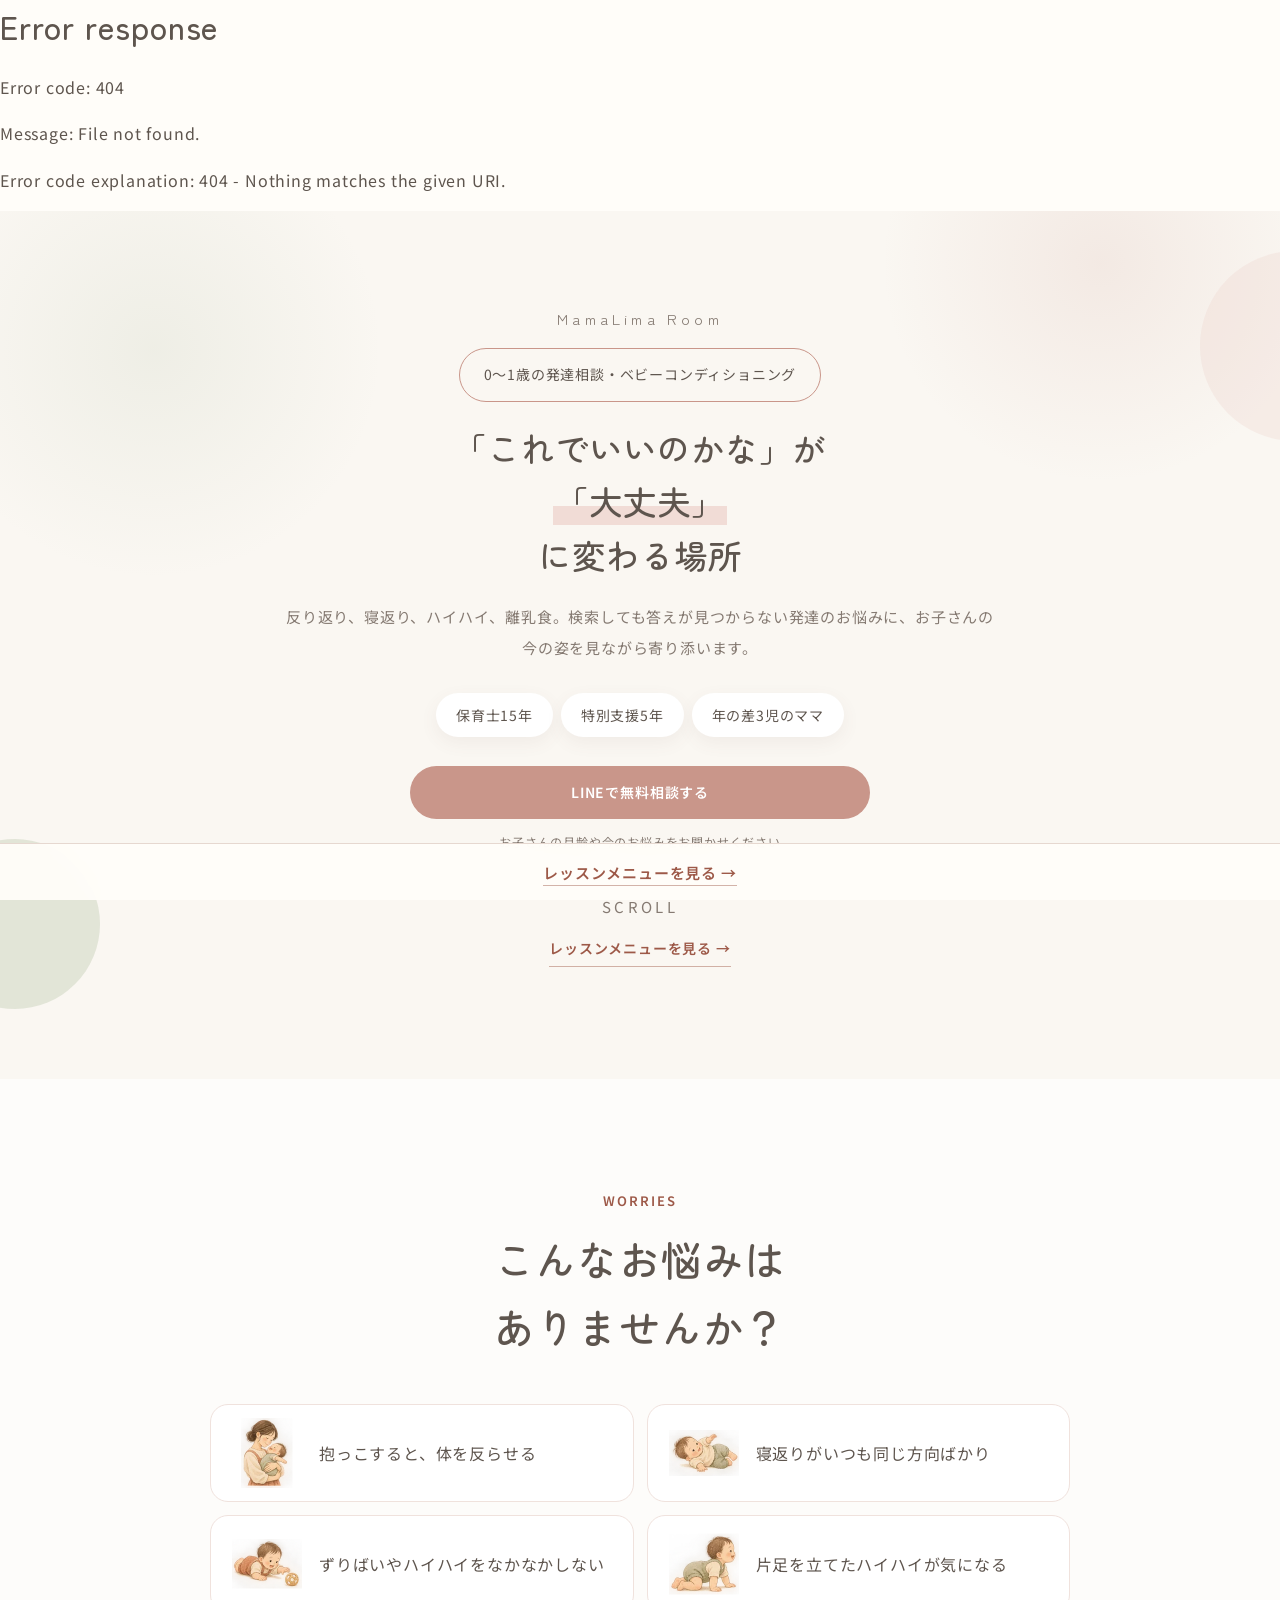
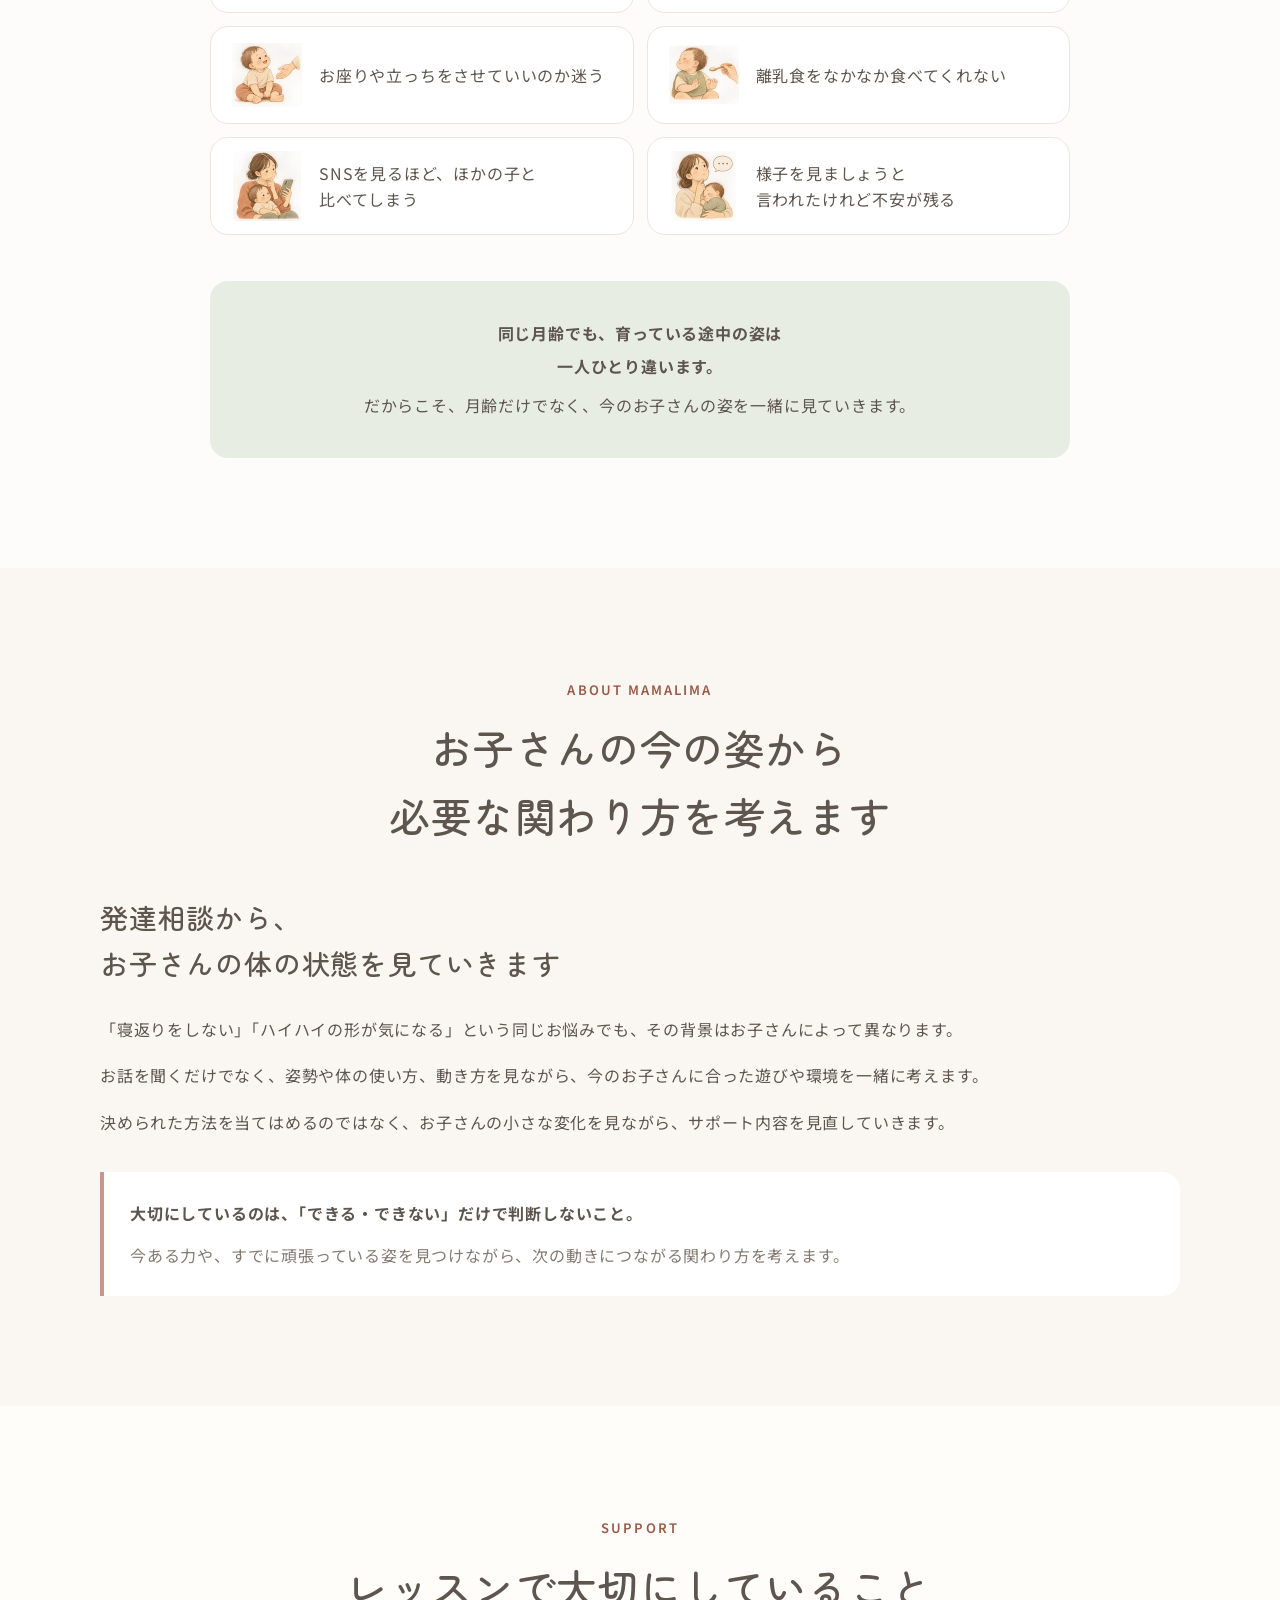
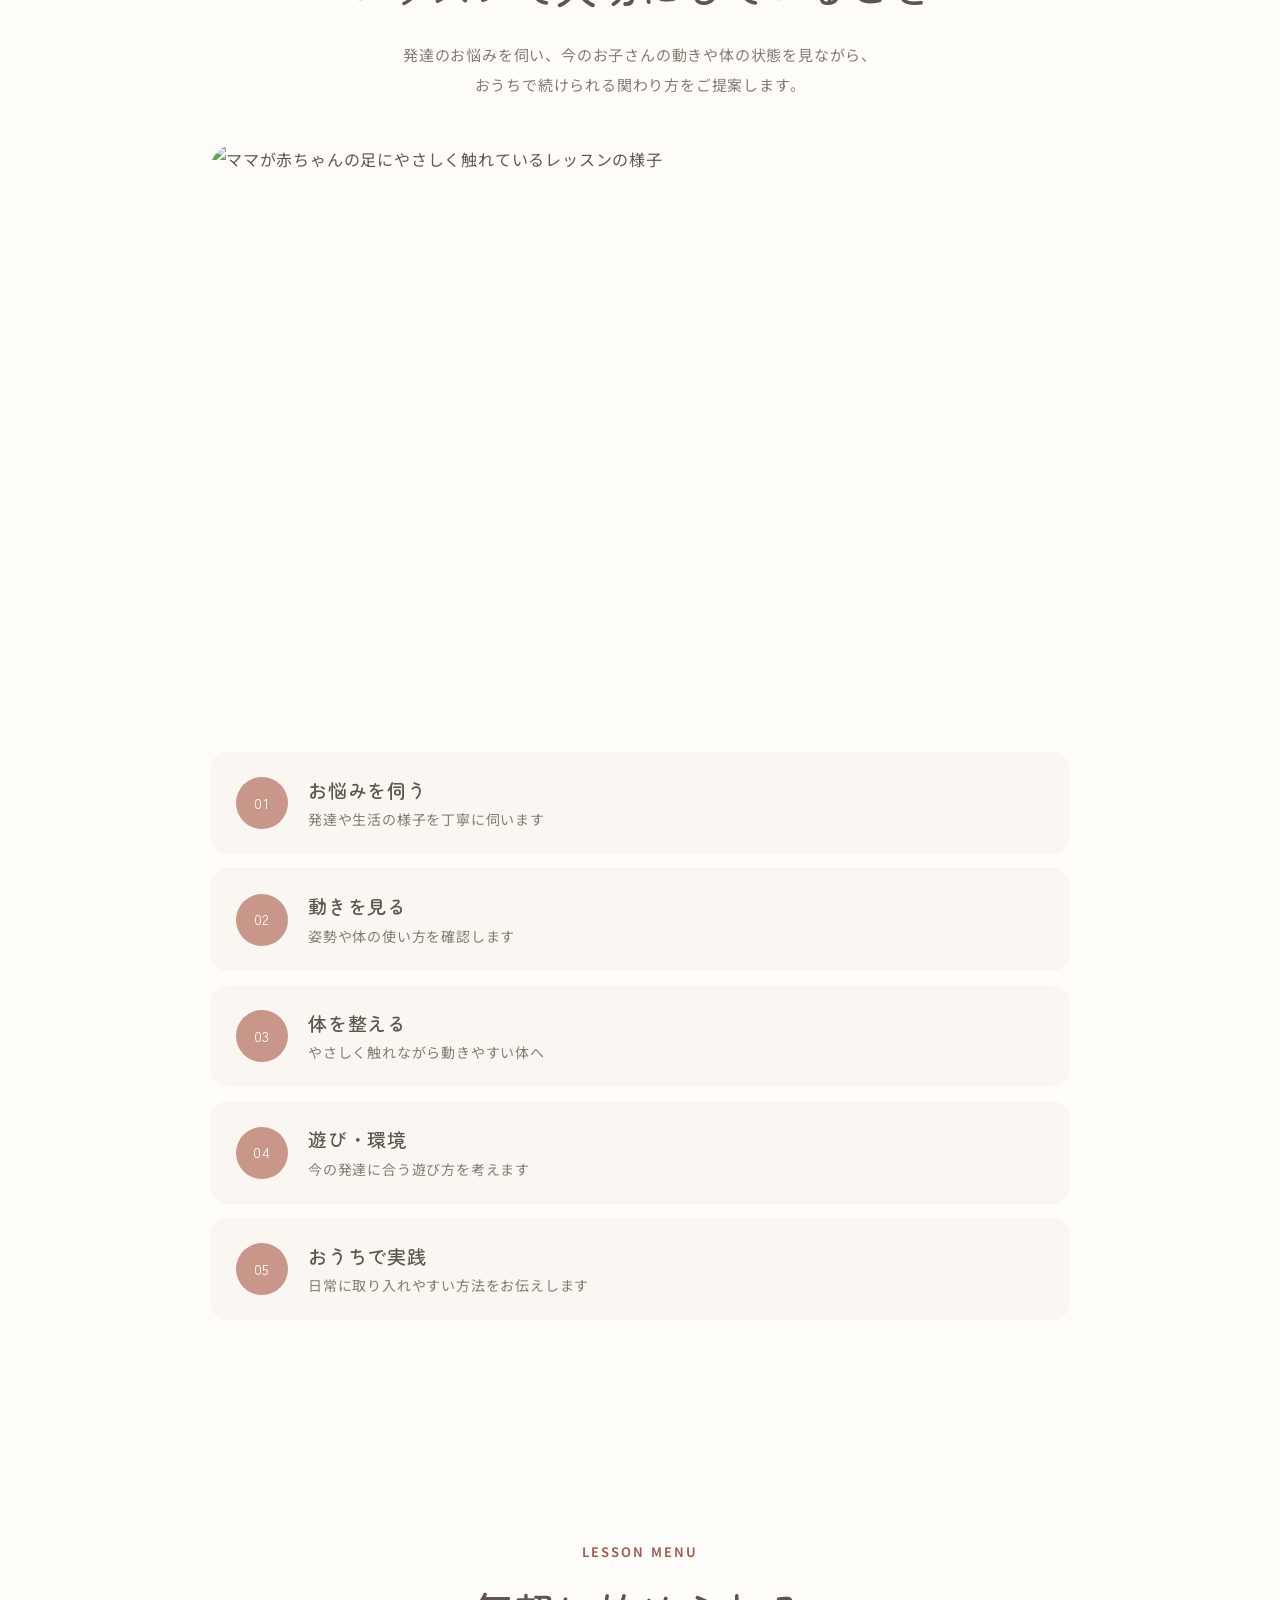
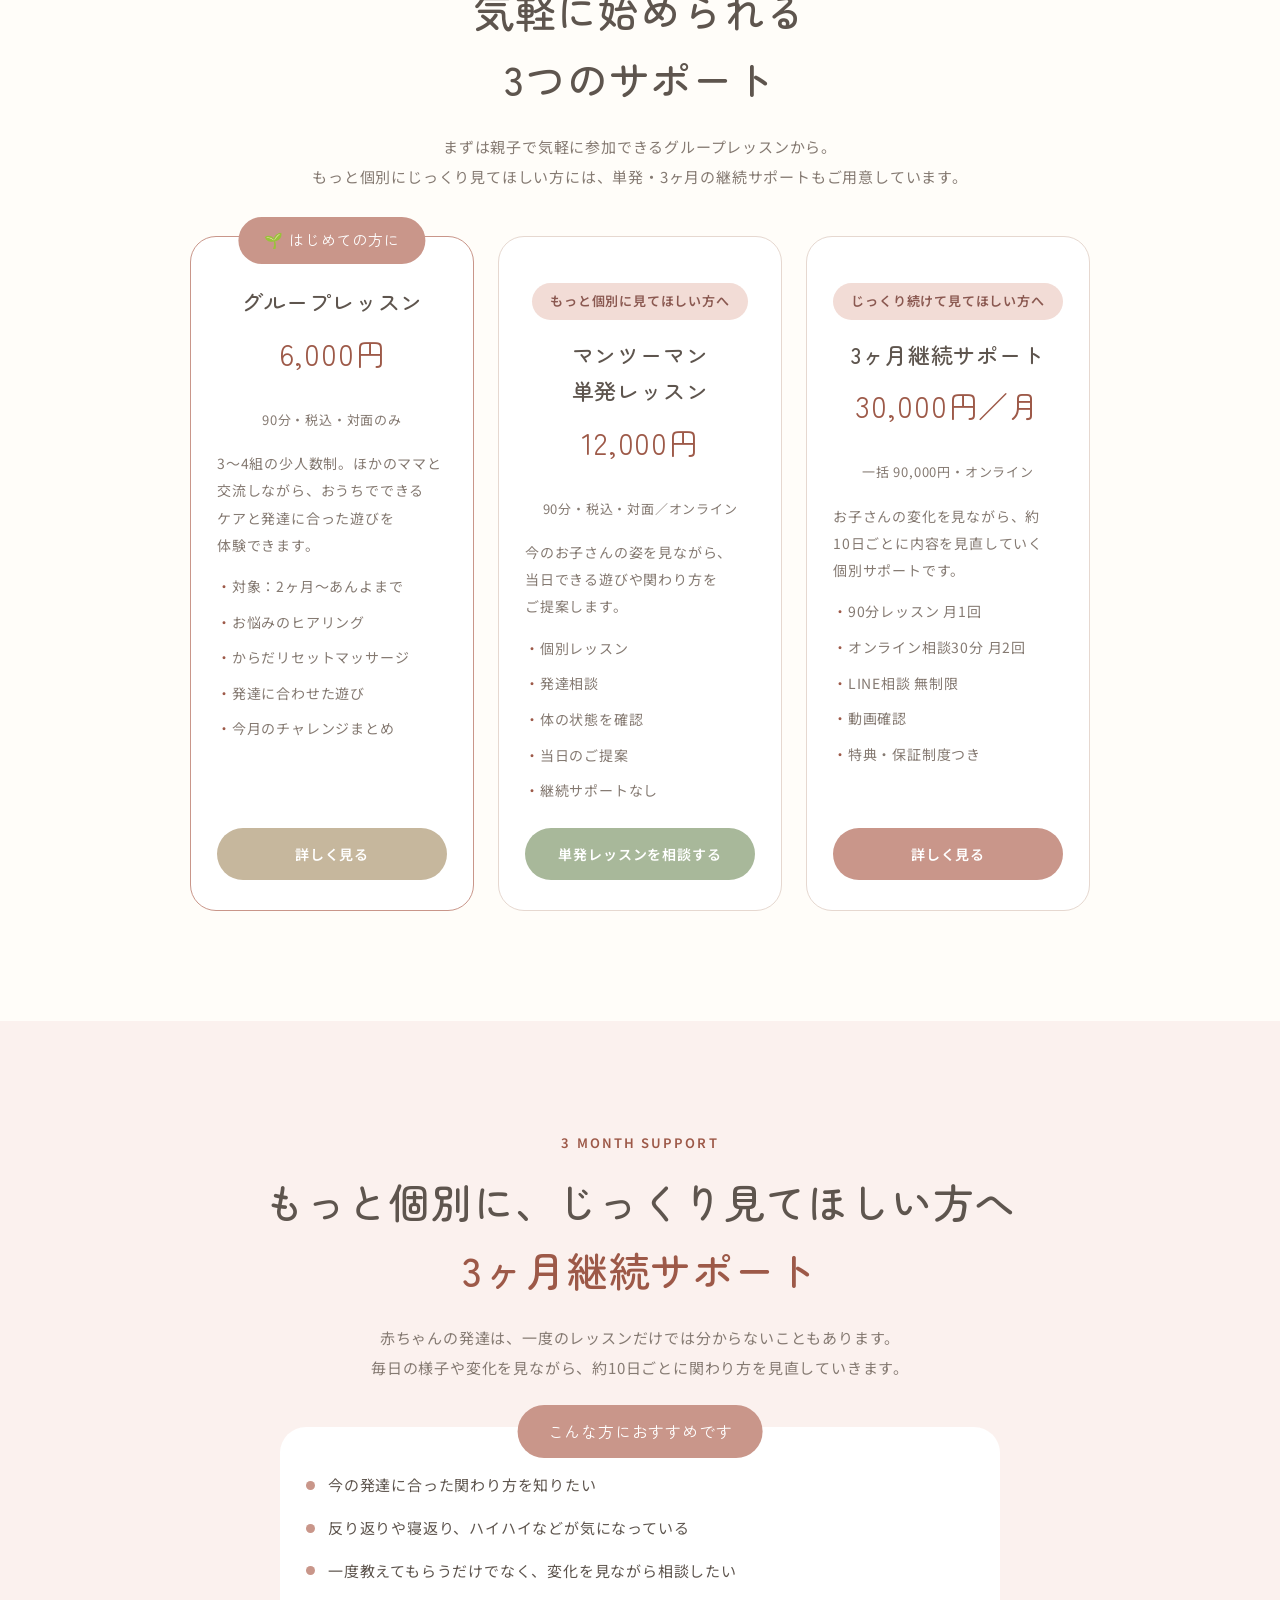
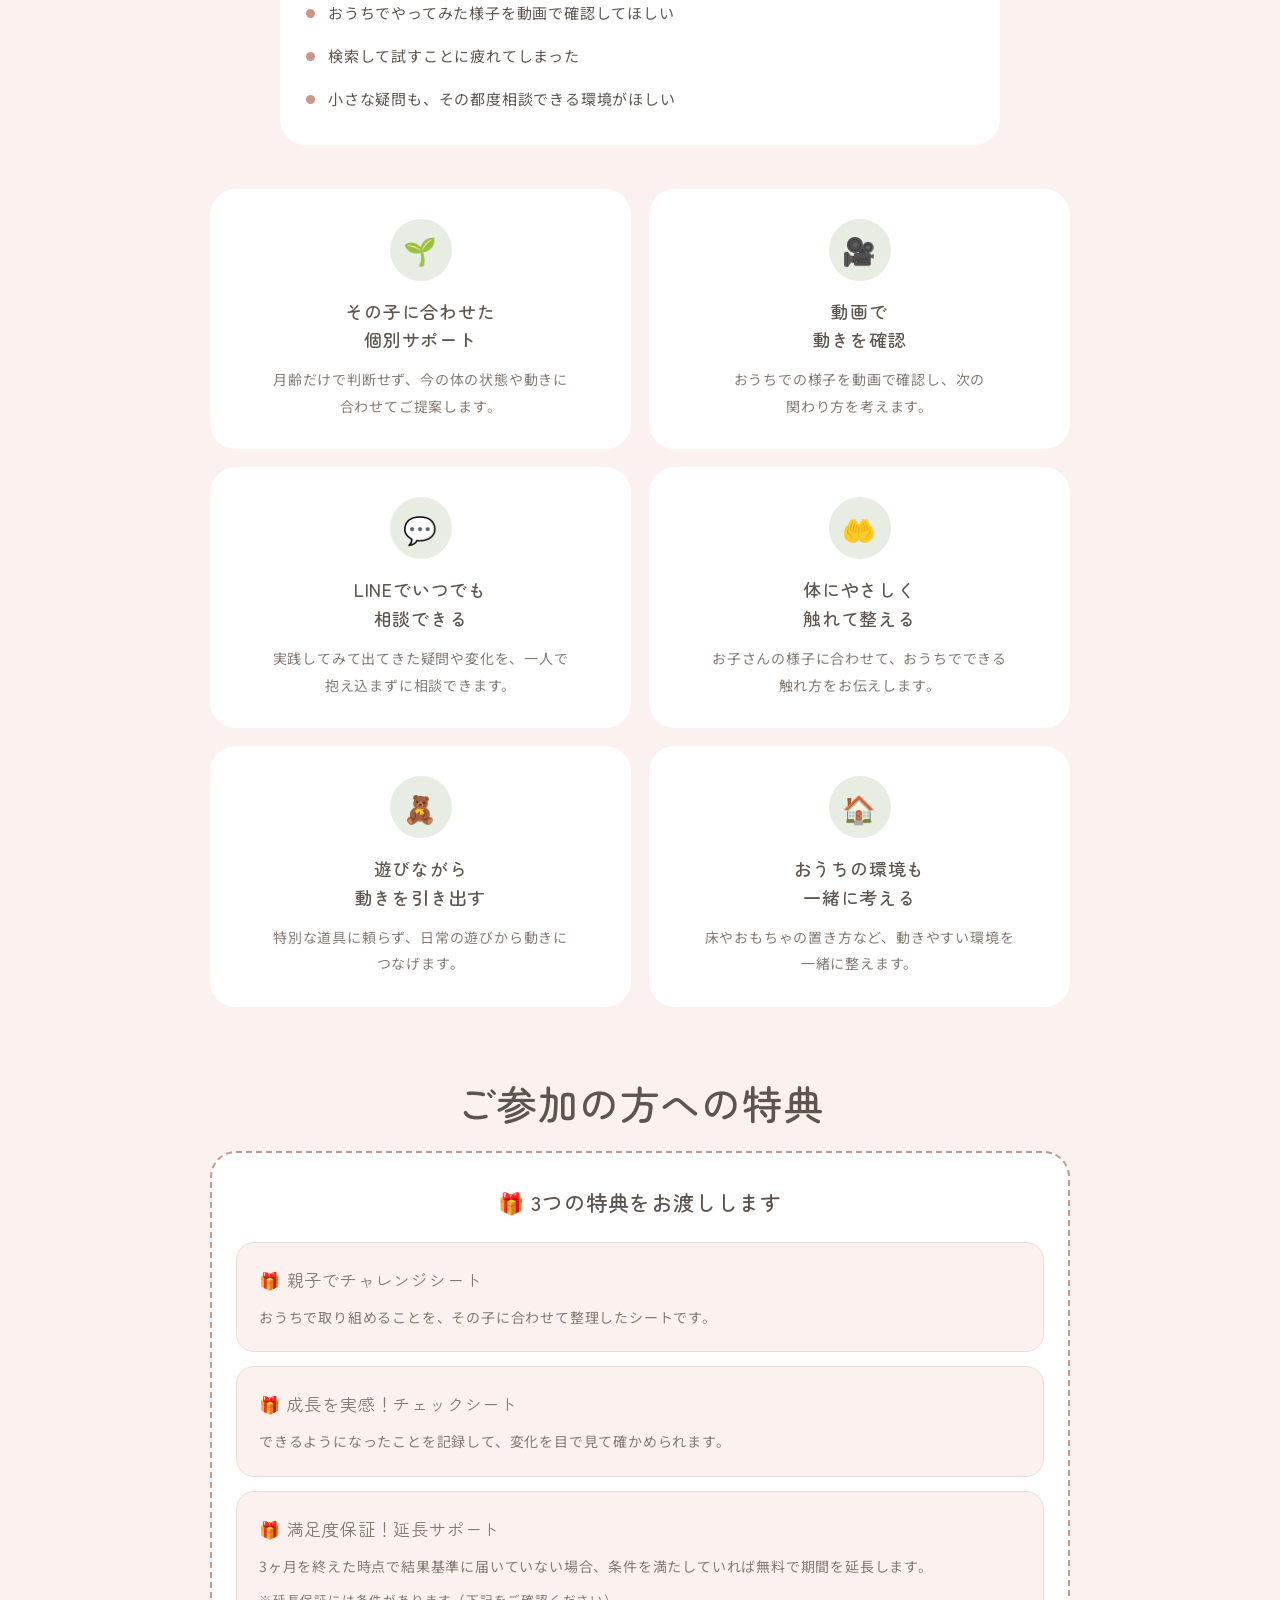
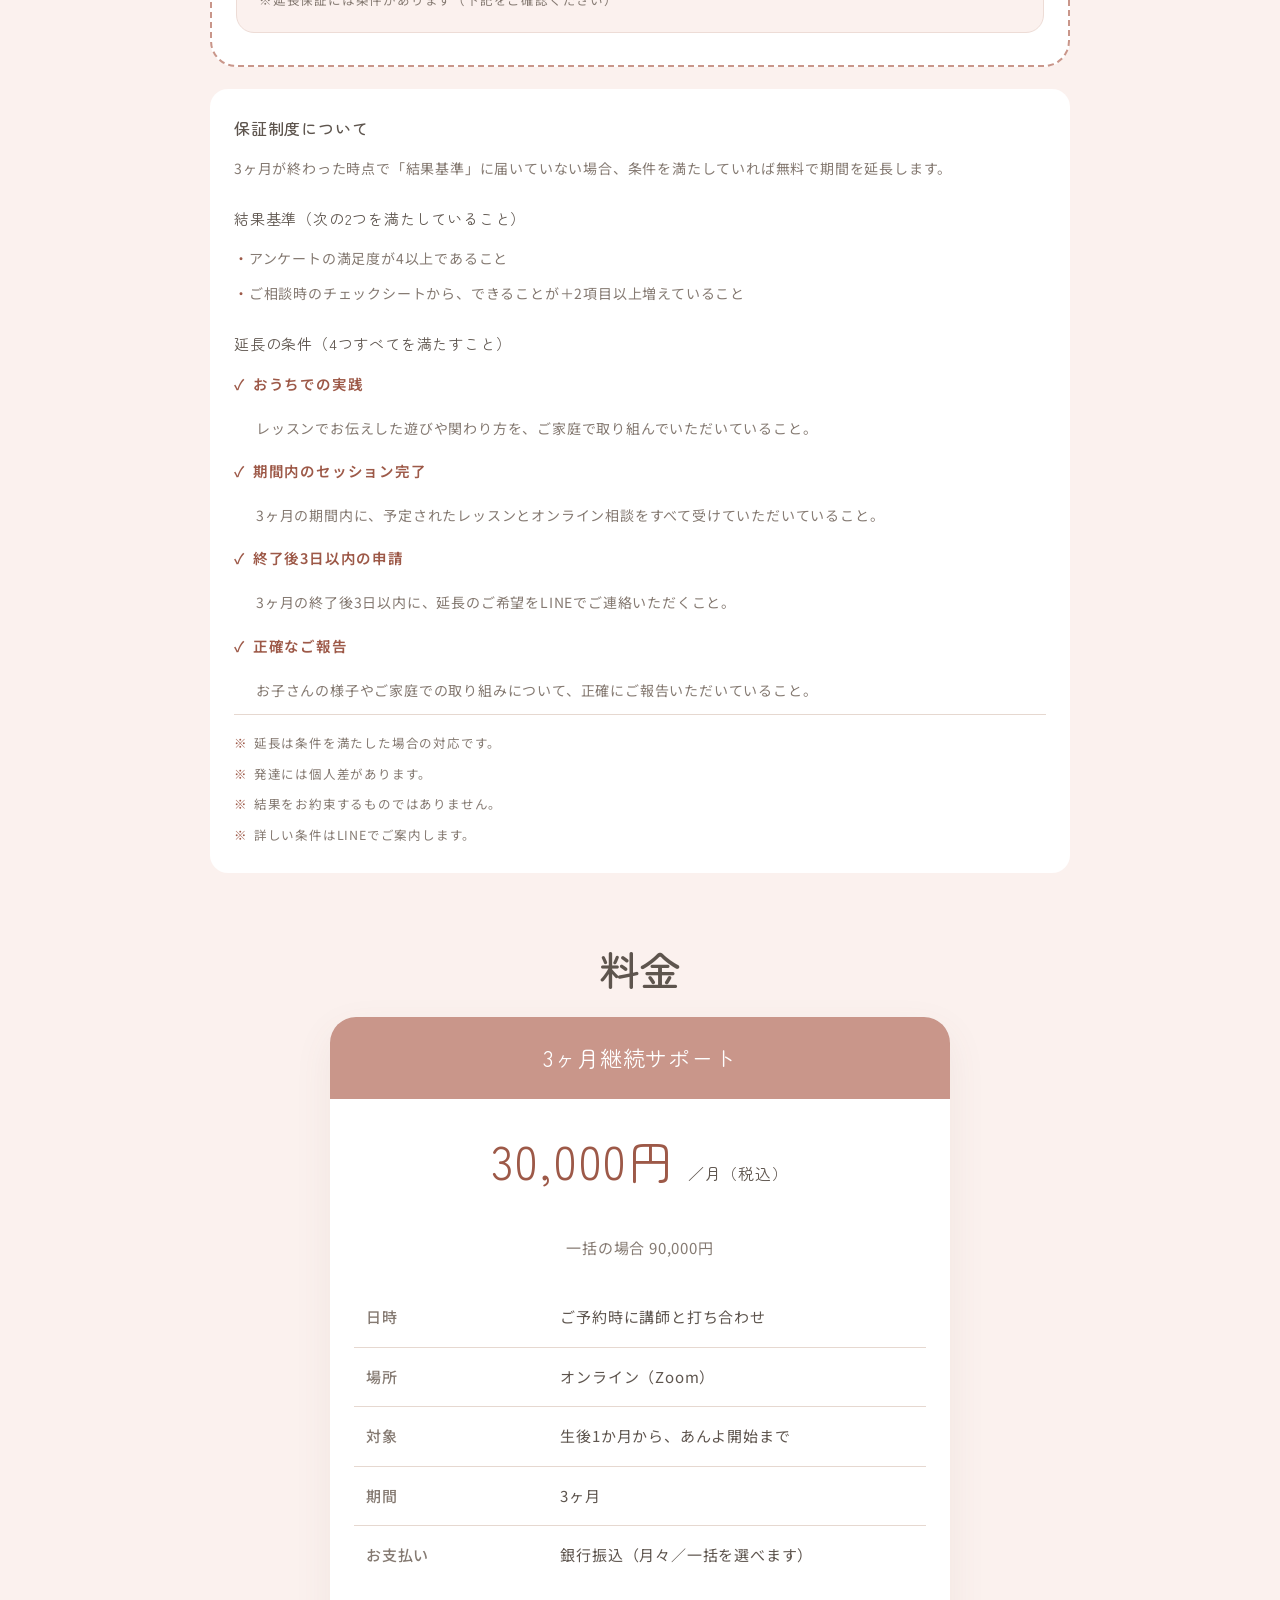
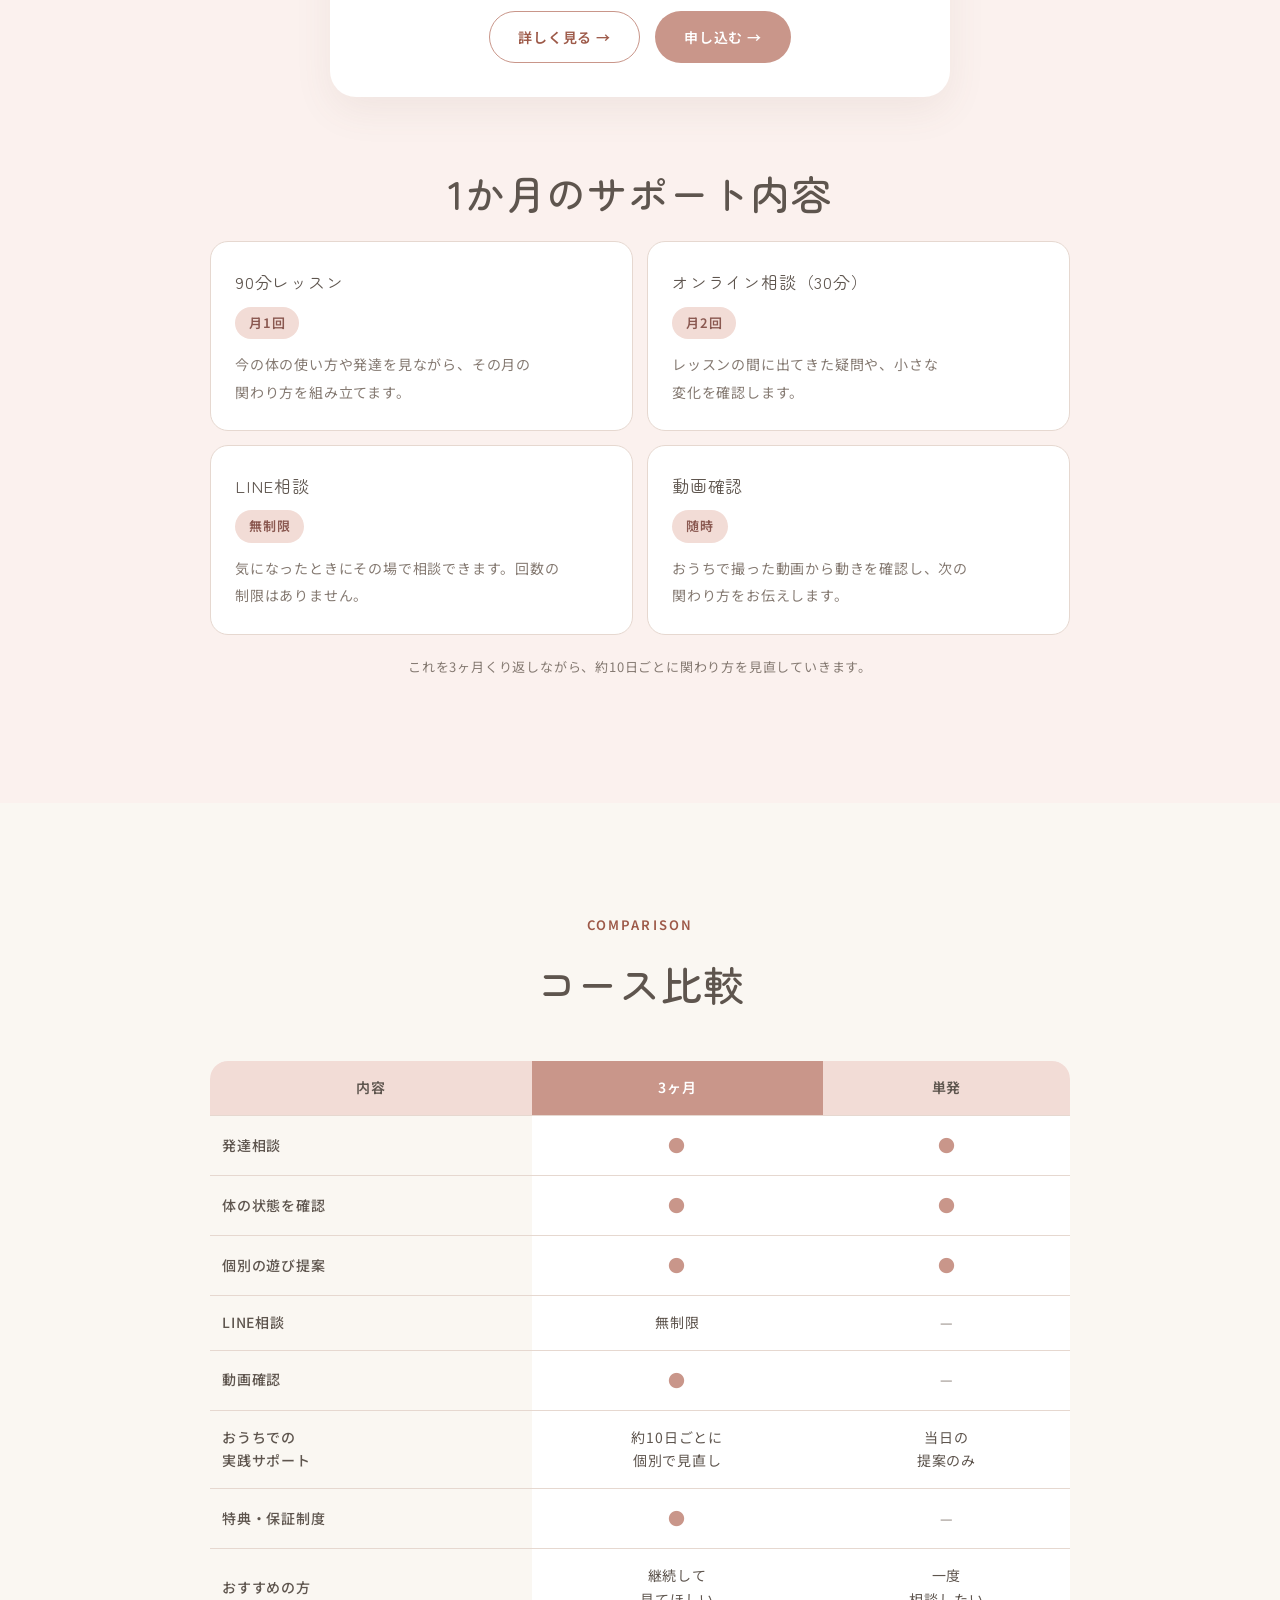
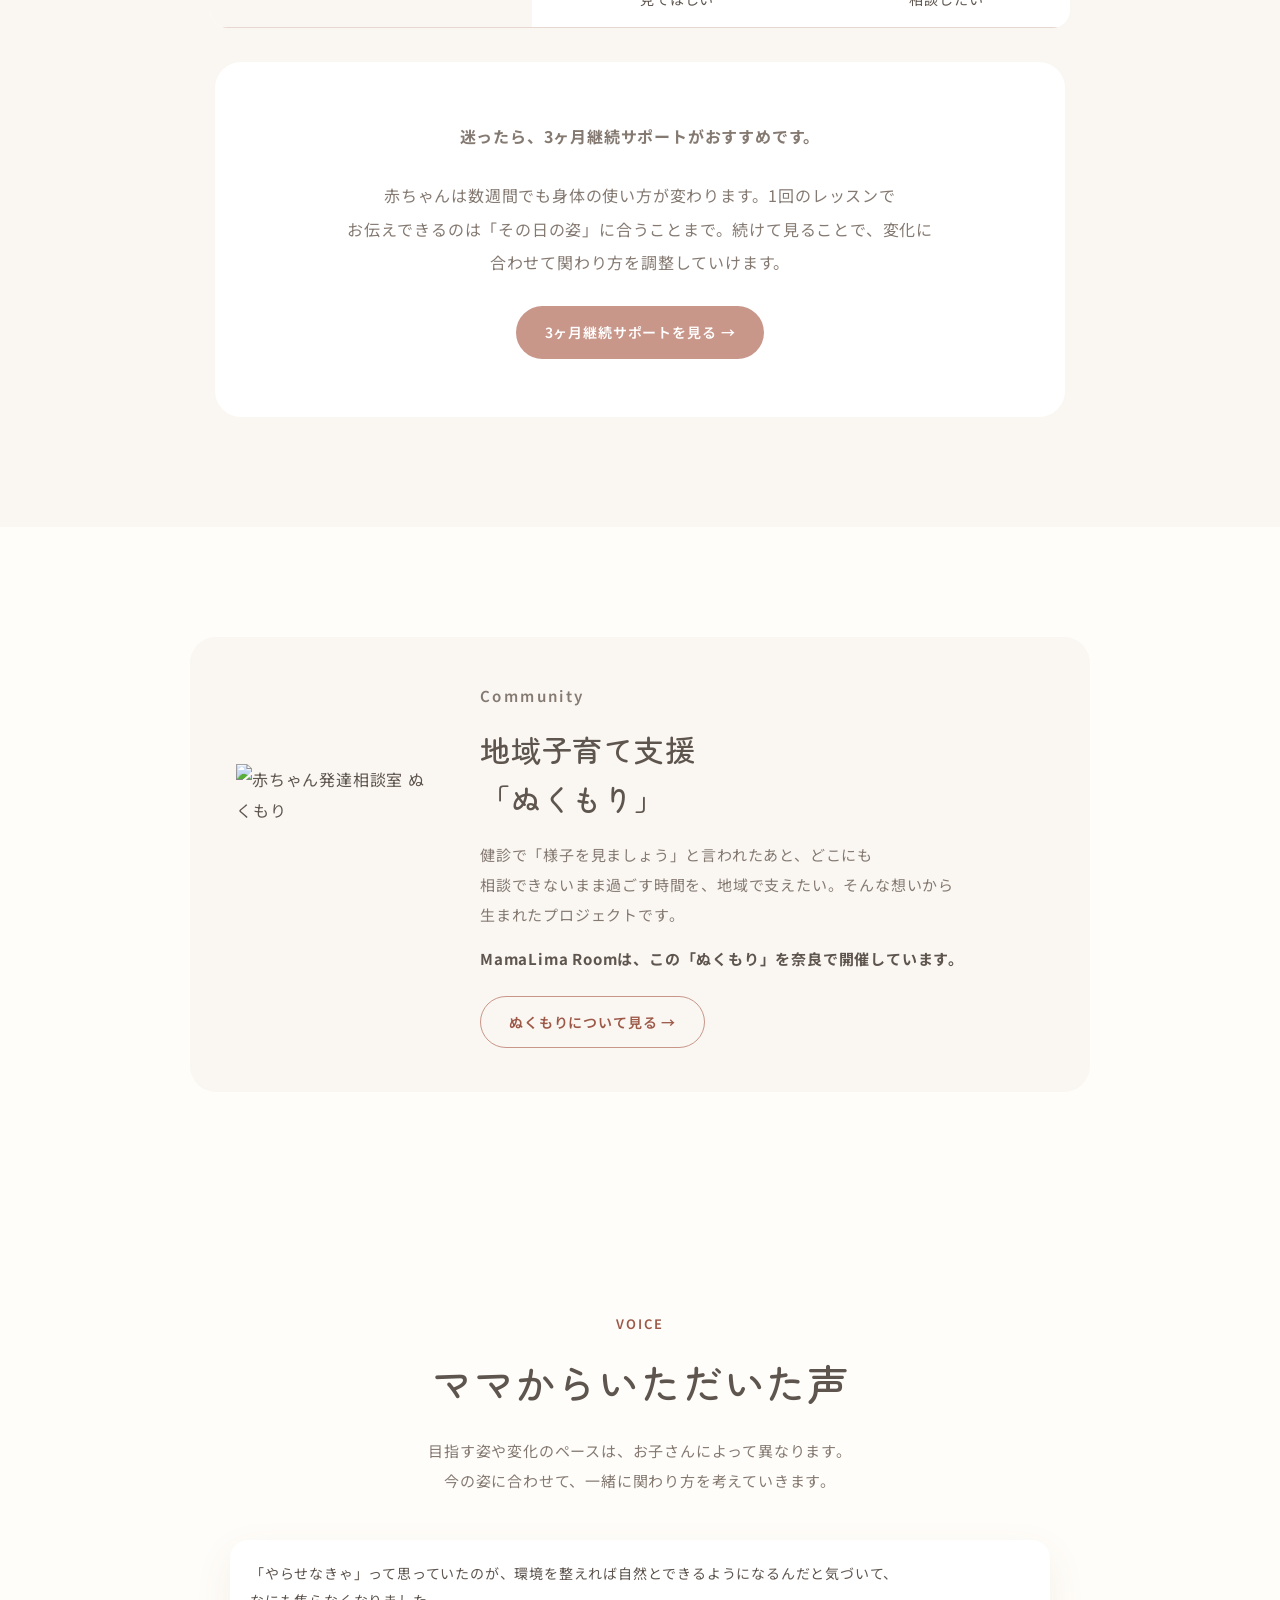
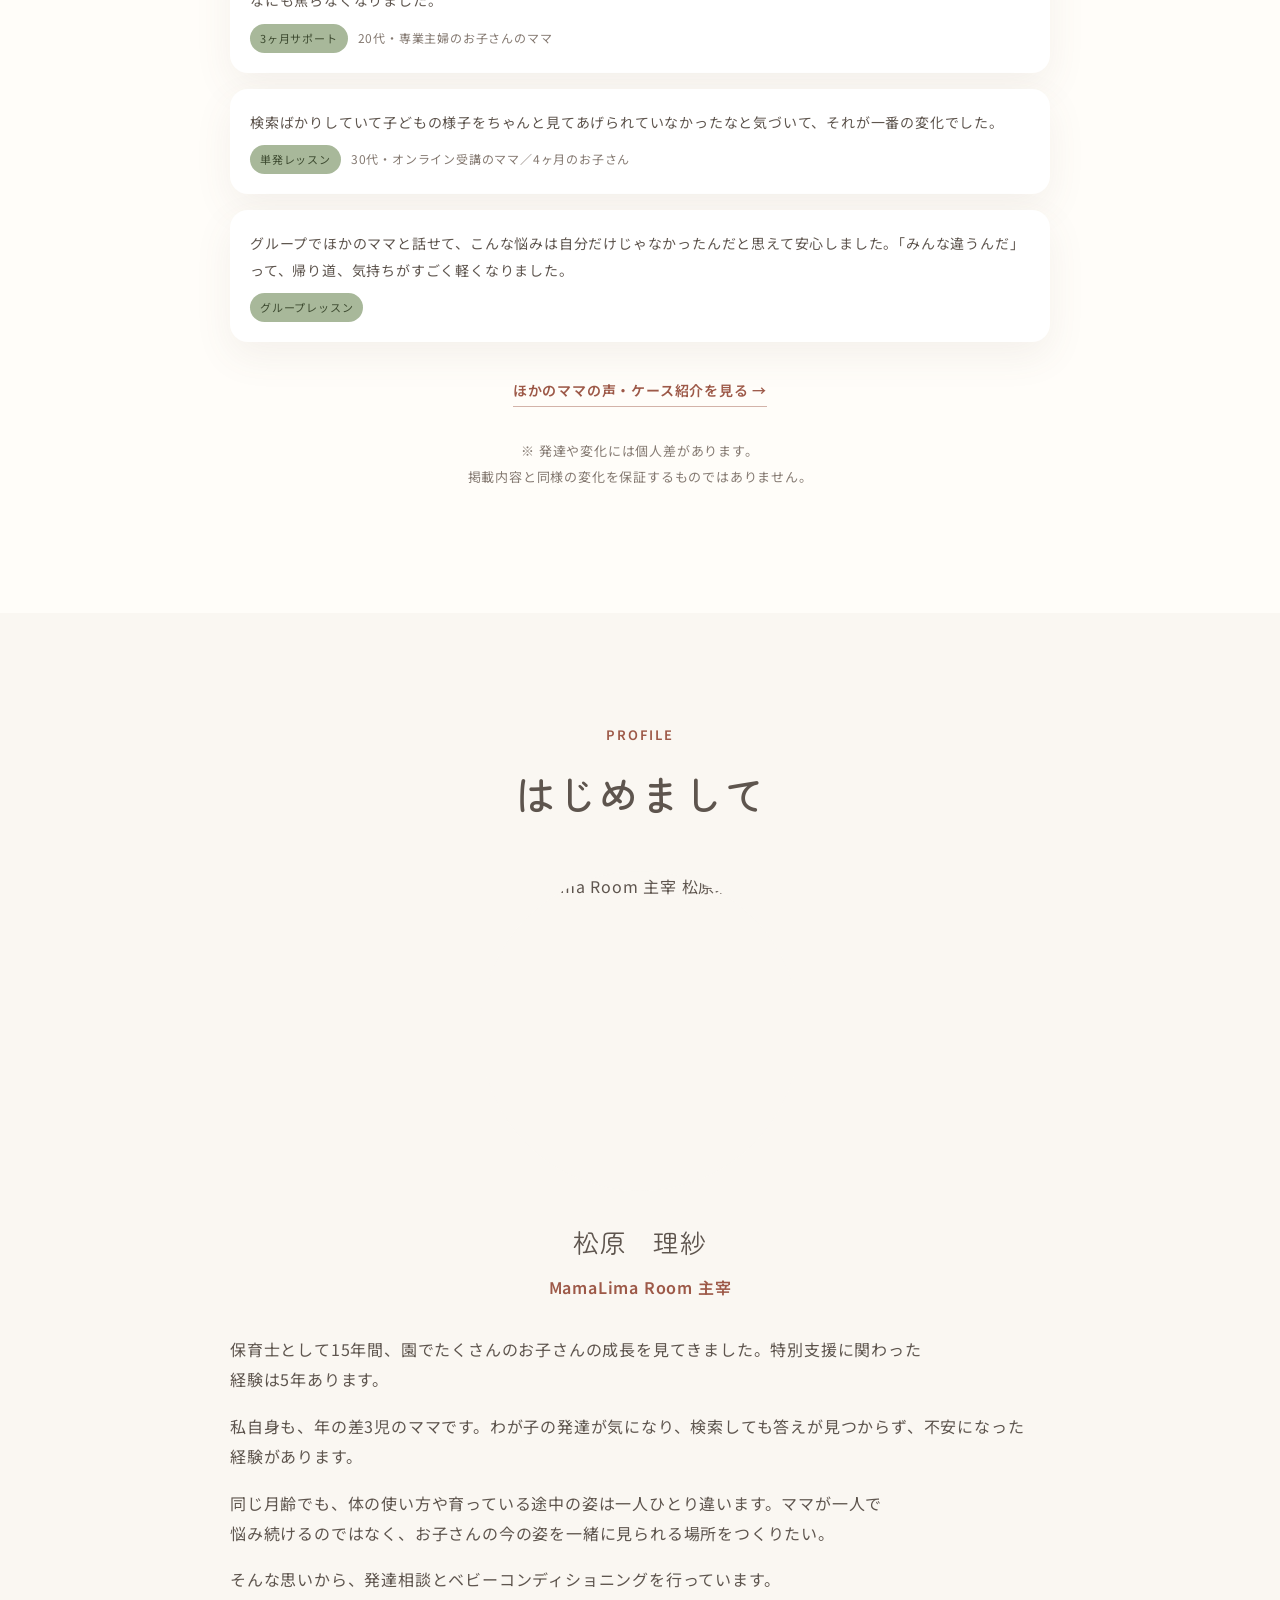
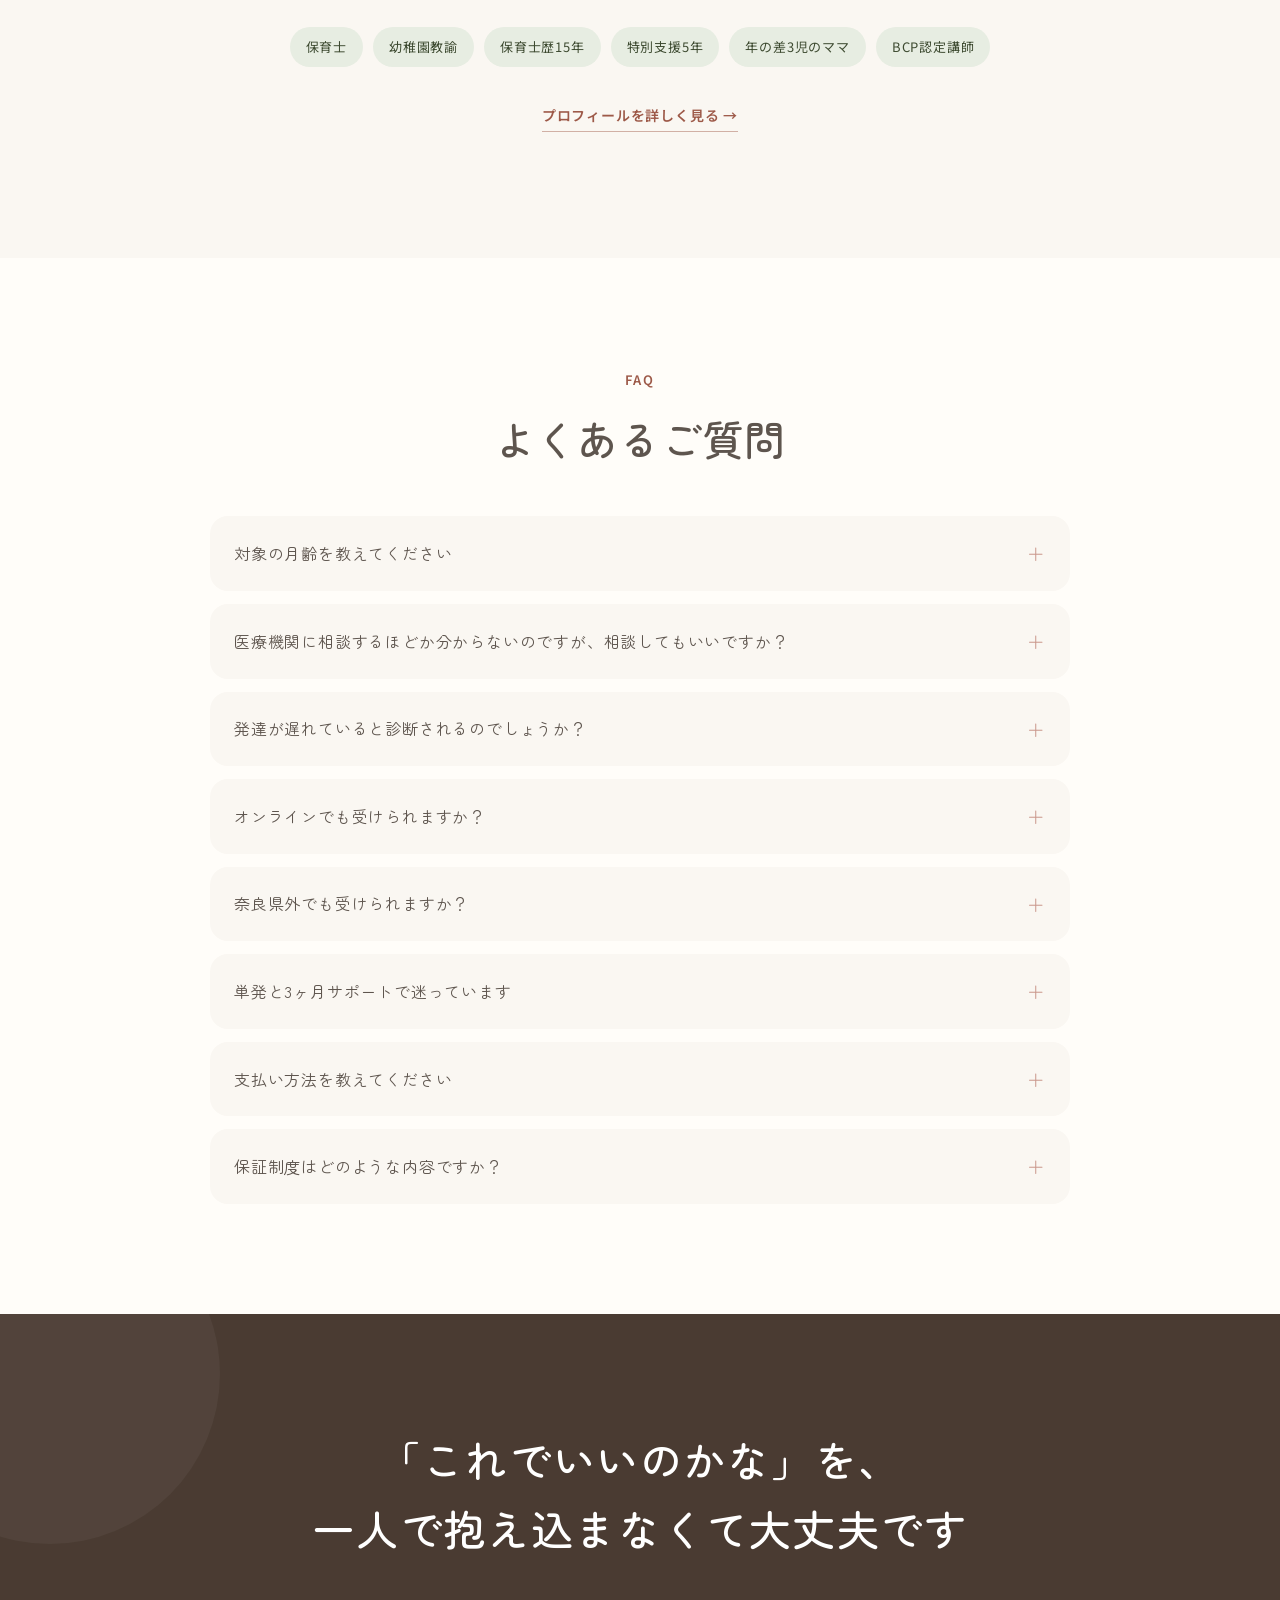
==== commit 22729061: "トップページの8つのお悩みに水彩イラストを追加" ====
--- a/index.html
+++ b/index.html
@@ -49,36 +49,36 @@
 
     <div class="worry-list">
       <div class="worry-item">
-        <p class="worry-text">抱っこすると、体を反らせる</p>
-        <img class="worry-illust" src="images/worry-illust-01.png" alt="" loading="lazy">
-      </div>
-      <div class="worry-item">
-        <p class="worry-text">寝返りがいつも同じ方向ばかり</p>
-        <img class="worry-illust" src="images/worry-illust-02.png" alt="" loading="lazy">
-      </div>
-      <div class="worry-item">
-        <p class="worry-text">ずりばいやハイハイをなかなかしない</p>
-        <img class="worry-illust" src="images/worry-illust-03.png" alt="" loading="lazy">
-      </div>
-      <div class="worry-item">
-        <p class="worry-text">片足を立てたハイハイが気になる</p>
-        <img class="worry-illust" src="images/worry-illust-04.png" alt="" loading="lazy">
-      </div>
-      <div class="worry-item">
-        <p class="worry-text">お座りや立っちをさせていいのか迷う</p>
-        <img class="worry-illust" src="images/worry-illust-05.png" alt="" loading="lazy">
-      </div>
-      <div class="worry-item">
-        <p class="worry-text">離乳食をなかなか食べてくれない</p>
-        <img class="worry-illust" src="images/worry-illust-06.png" alt="" loading="lazy">
-      </div>
-      <div class="worry-item">
-        <p class="worry-text">SNSを見るほど、ほかの子と比べてしまう</p>
-        <img class="worry-illust" src="images/worry-illust-07.png" alt="" loading="lazy">
-      </div>
-      <div class="worry-item">
-        <p class="worry-text">様子を見ましょうと言われたけれど不安が残る</p>
-        <img class="worry-illust" src="images/worry-illust-08.png" alt="" loading="lazy">
+        <img class="worry-illustration" src="images/worries/arching.webp" width="144" height="144" loading="lazy" decoding="async" alt="">
+        <span>抱っこすると、体を反らせる</span>
+      </div>
+      <div class="worry-item">
+        <img class="worry-illustration" src="images/worries/rolling.webp" width="144" height="144" loading="lazy" decoding="async" alt="">
+        <span>寝返りがいつも同じ方向ばかり</span>
+      </div>
+      <div class="worry-item">
+        <img class="worry-illustration" src="images/worries/reaching.webp" width="144" height="144" loading="lazy" decoding="async" alt="">
+        <span>ずりばいやハイハイをなかなかしない</span>
+      </div>
+      <div class="worry-item">
+        <img class="worry-illustration" src="images/worries/crawling.webp" width="144" height="144" loading="lazy" decoding="async" alt="">
+        <span>片足を立てたハイハイが気になる</span>
+      </div>
+      <div class="worry-item">
+        <img class="worry-illustration" src="images/worries/sitting.webp" width="144" height="144" loading="lazy" decoding="async" alt="">
+        <span>お座りや立っちをさせていいのか迷う</span>
+      </div>
+      <div class="worry-item">
+        <img class="worry-illustration" src="images/worries/feeding.webp" width="144" height="144" loading="lazy" decoding="async" alt="">
+        <span>離乳食をなかなか食べてくれない</span>
+      </div>
+      <div class="worry-item">
+        <img class="worry-illustration" src="images/worries/comparing.webp" width="144" height="144" loading="lazy" decoding="async" alt="">
+        <span>SNSを見るほど、ほかの子と比べてしまう</span>
+      </div>
+      <div class="worry-item">
+        <img class="worry-illustration" src="images/worries/checkup.webp" width="144" height="144" loading="lazy" decoding="async" alt="">
+        <span>様子を見ましょうと言われたけれど不安が残る</span>
       </div>
     </div>
 
@@ -145,20 +145,11 @@
 
     <div class="plan-grid">
       <div class="plan-card is-popular">
-        <p class="card-eyebrow">01 / GROUP</p>
         <span class="ribbon">🌱 はじめての方に</span>
         <h3>グループレッスン</h3>
         <p class="fee">6,000円</p>
         <p class="fee-sub">90分・税込・対面のみ</p>
         <p>3〜4組の少人数制。ほかのママと交流しながら、おうちでできるケアと発達に合った遊びを体験できます。</p>
-        <div class="recommend-box">
-          <p class="recommend-head">こんな方におすすめ</p>
-          <ul>
-            <li>0歳からの身体づくりに興味がある方</li>
-            <li>他のママと交流しながら学びたい方</li>
-            <li>まずは気軽に参加してみたい方</li>
-          </ul>
-        </div>
         <ul>
           <li>対象：2ヶ月〜あんよまで</li>
           <li>お悩みのヒアリング</li>
@@ -166,28 +157,15 @@
           <li>発達に合わせた遊び</li>
           <li>今月のチャレンジまとめ</li>
         </ul>
-        <div class="cross-sell-note">
-          <p class="ttl">個別レッスンにも対応</p>
-          <p>1対1でじっくり受けたい方へ。マンツーマン単発レッスン 12,000円〜</p>
-        </div>
         <a href="lessons/group.html" class="btn btn-tan btn-block">詳しく見る</a>
       </div>
 
       <div class="plan-card">
-        <p class="card-eyebrow">02 / PERSONAL</p>
         <span class="label">もっと個別に見てほしい方へ</span>
         <h3>マンツーマン<br>単発レッスン</h3>
         <p class="fee">12,000円</p>
         <p class="fee-sub">90分・税込・対面／オンライン</p>
         <p>今のお子さんの姿を見ながら、当日できる遊びや関わり方をご提案します。</p>
-        <div class="recommend-box">
-          <p class="recommend-head">こんな方におすすめ</p>
-          <ul>
-            <li>寝返り・ハイハイ・あんよが気になる方</li>
-            <li>お家でできる遊びを知りたい方</li>
-            <li>まずは一度相談してみたい方</li>
-          </ul>
-        </div>
         <ul>
           <li>個別レッスン</li>
           <li>発達相談</li>
@@ -199,20 +177,11 @@
       </div>
 
       <div class="plan-card">
-        <p class="card-eyebrow">03 / 3 MONTH</p>
         <span class="label">じっくり続けて見てほしい方へ</span>
         <h3>3ヶ月継続サポート</h3>
         <p class="fee">30,000円／月</p>
         <p class="fee-sub">一括 90,000円・オンライン</p>
         <p>お子さんの変化を見ながら、約10日ごとに内容を見直していく個別サポートです。</p>
-        <div class="recommend-box">
-          <p class="recommend-head">こんな方におすすめ</p>
-          <ul>
-            <li>今の発達に合った関わり方を知りたい方</li>
-            <li>変化を見ながら継続して相談したい方</li>
-            <li>小さな疑問もその都度相談したい方</li>
-          </ul>
-        </div>
         <ul>
           <li>90分レッスン 月1回</li>
           <li>オンライン相談30分 月2回</li>
--- a/css/style.css
+++ b/css/style.css
@@ -589,8 +589,7 @@
   color: var(--color-primary-dark);
 }
 
-/* ---------- 「こんなお悩みはありませんか？」セクション ----------
-   公開中のWixサイトに合わせたチェックリスト形式             */
+/* ---------- 「こんなお悩みはありませんか？」セクション ---------- */
 
 .worry-section {
   background: #fdfcfa;
@@ -600,50 +599,27 @@
   max-width: 860px;
   margin: 0 auto;
   display: grid;
-  grid-template-columns: repeat(2, 1fr);
+  grid-template-columns: repeat(2, minmax(0, 1fr));
   gap: 13px;
 }
 
 .worry-item {
-  position: relative;
-  display: flex;
-  align-items: flex-start;
-  gap: 12px;
-  padding: 20px 108px 56px 22px;
-  min-height: 92px;
+  display: flex;
+  align-items: center;
+  gap: 16px;
+  padding: 12px 20px;
   background: var(--color-bg-card);
   border: 1px solid #f0e2dd;
   border-radius: var(--radius-md);
-  font-size: 15px;
-  line-height: 1.7;
-  overflow: hidden;
-}
-
-/* 丸いチェックマーク */
-.worry-item::before {
-  content: "✓";
+  font-size: 16px;
+  line-height: 1.65;
+}
+
+.worry-illustration {
   flex: none;
-  width: 30px;
-  height: 30px;
-  display: grid;
-  place-items: center;
-  border-radius: 50%;
-  background: #f5e6e2;
-  color: var(--color-primary-dark);
-  font-size: 13px;
-  font-weight: 700;
-}
-
-.worry-text { margin: 0; }
-
-.worry-illust {
-  position: absolute;
-  right: -4px;
-  bottom: -4px;
-  width: 98px;
-  height: auto;
-  border-radius: 12px;
-  pointer-events: none;
+  width: 72px;
+  height: 72px;
+  object-fit: contain;
 }
 
 /* 締めのメッセージ（サブカラーの帯） */
@@ -669,25 +645,18 @@
 
 @media (max-width: 620px) {
   .worry-list {
-    gap: 10px;
+    grid-template-columns: minmax(0, 1fr);
+    gap: 9px;
   }
 
   .worry-item {
-    gap: 10px;
-    padding: 14px 76px 50px 14px;
-    min-height: 78px;
-    font-size: 13px;
-    line-height: 1.55;
-  }
-
-  .worry-item::before {
-    width: 24px;
-    height: 24px;
-    font-size: 11px;
-  }
-
-  .worry-illust {
-    width: 68px;
+    gap: 12px;
+    padding: 9px 14px;
+  }
+
+  .worry-illustration {
+    width: 58px;
+    height: 58px;
   }
 
   .worry-note {
@@ -1923,14 +1892,6 @@
   object-fit: cover;
   border-radius: var(--radius-lg);
   box-shadow: var(--shadow-card);
-}
-
-.menu-eyebrow {
-  margin: 0 0 6px;
-  color: var(--color-text-soft);
-  font-size: 11px;
-  font-weight: 600;
-  letter-spacing: 0.14em;
 }
 
 .menu-label {
@@ -2413,43 +2374,6 @@
 /* メニューごとのボタン色（Wixに合わせる） */
 .plan-card .btn-sage { background: var(--color-sage); color: #fff; }
 .plan-card .btn-tan  { background: #c6b79d; color: #fff; }
-
-/* カード上部の番号ラベル（例：01 / GROUP） */
-.card-eyebrow {
-  margin: 0 0 6px;
-  color: var(--color-text-soft);
-  font-size: 11px;
-  font-weight: 600;
-  letter-spacing: 0.14em;
-}
-.plan-card .card-eyebrow { align-self: center; text-align: center; }
-
-/* 「こんな方におすすめ」ボックス（プランカード・レッスン詳細カード共通） */
-.recommend-box {
-  margin: 4px 0 18px;
-  padding: 16px 18px;
-  background: var(--color-bg);
-  border-radius: var(--radius-md);
-}
-.recommend-box .recommend-head {
-  margin: 0 0 10px;
-  font-weight: 600;
-  font-size: 13.5px;
-}
-.recommend-box ul,
-.recommend-box .check-list { margin-bottom: 0; }
-
-/* 他コースへの案内ボックス */
-.cross-sell-note {
-  margin: 0 0 20px;
-  padding: 14px 16px;
-  background: var(--color-pink-tag);
-  border-radius: var(--radius-md);
-  font-size: 12.5px;
-  color: var(--color-pink-tag-text);
-}
-.cross-sell-note .ttl { margin: 0 0 4px; font-weight: 700; }
-.cross-sell-note p { margin: 0; }
 
 /* ---------- コース比較表 ---------- */
 
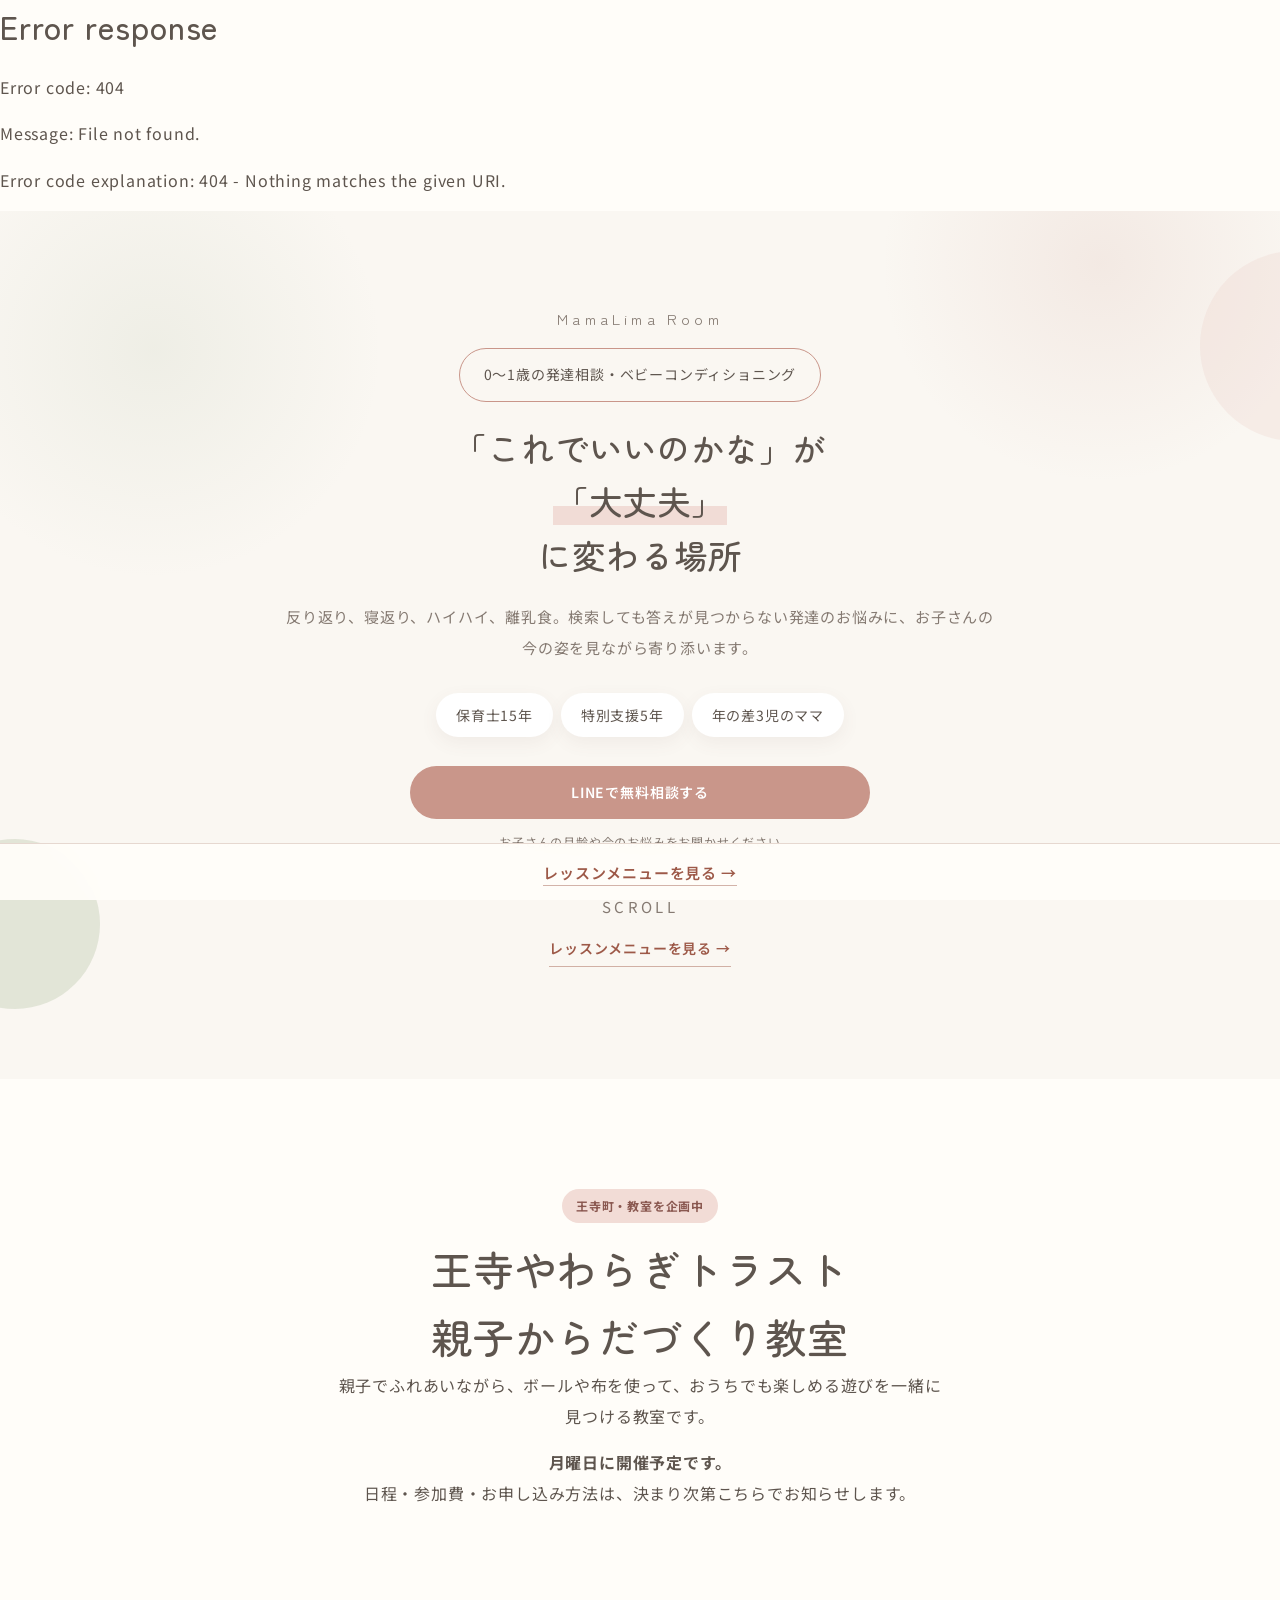
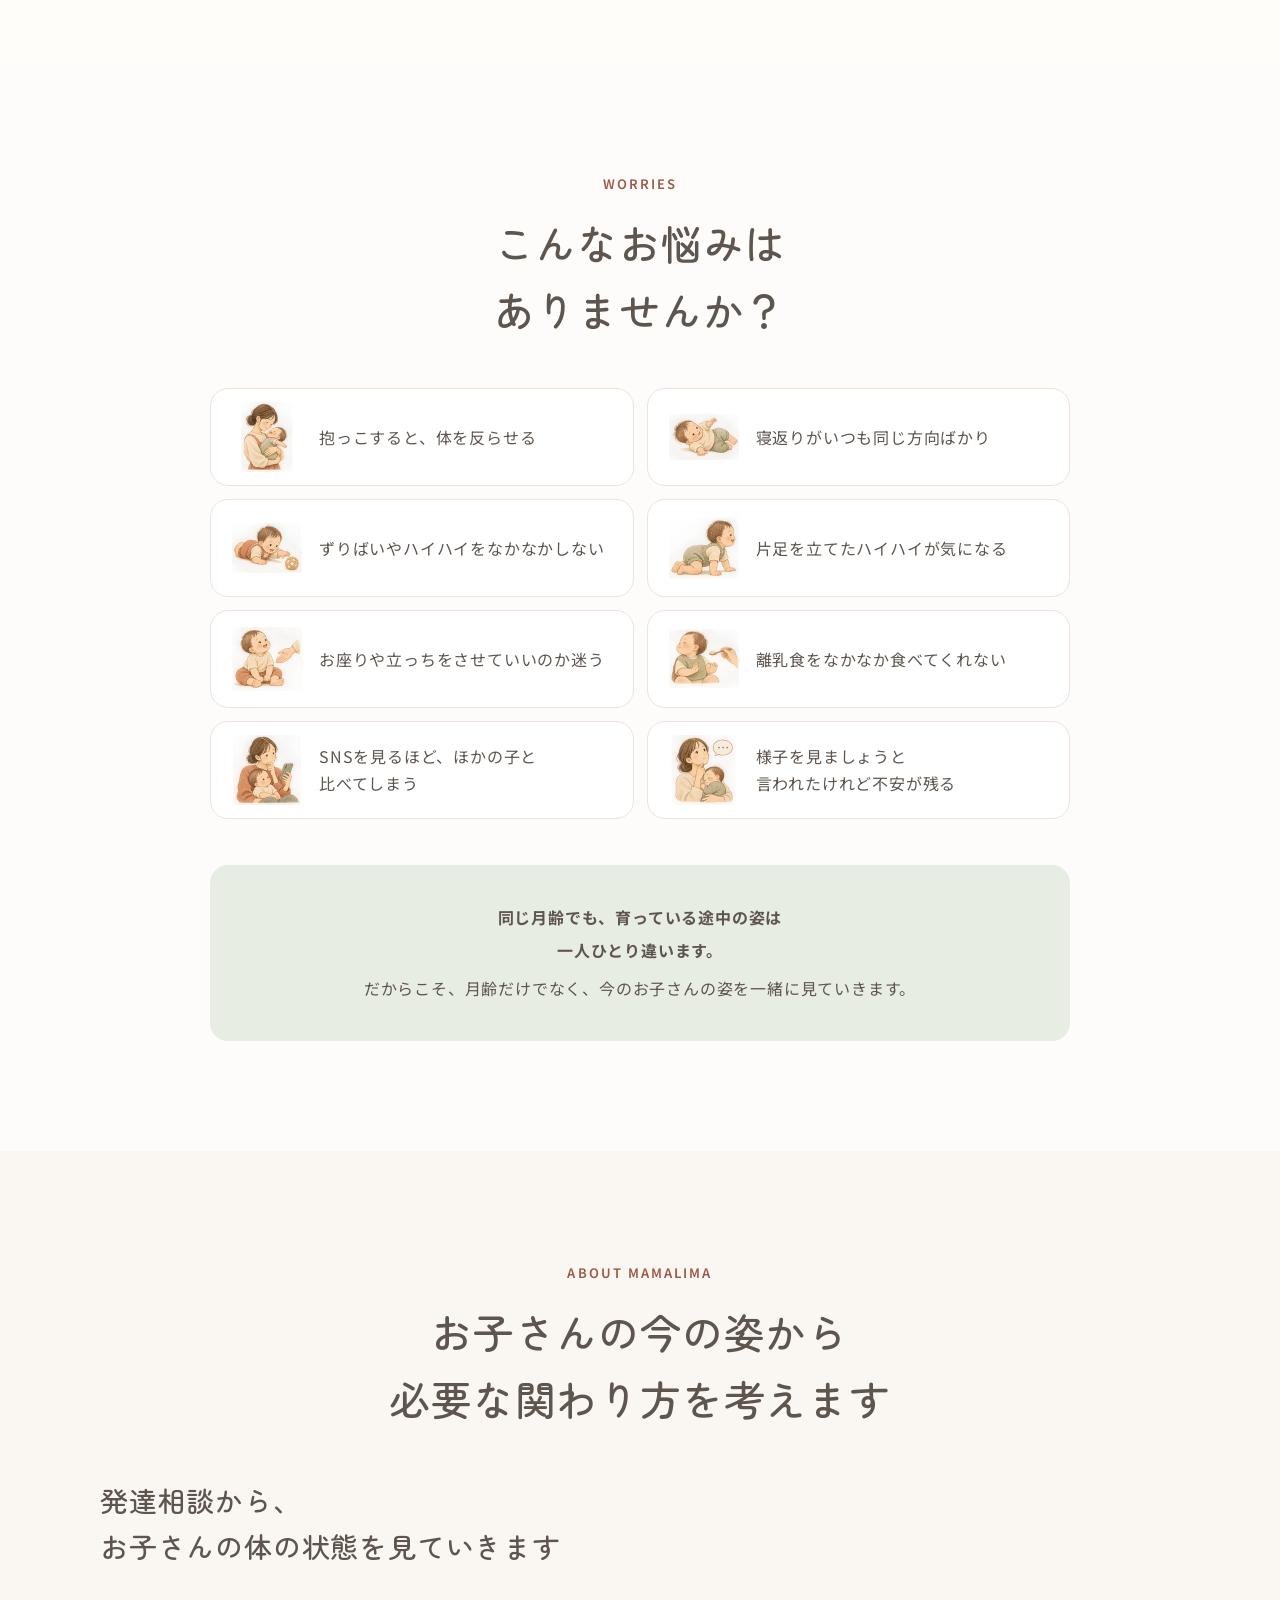
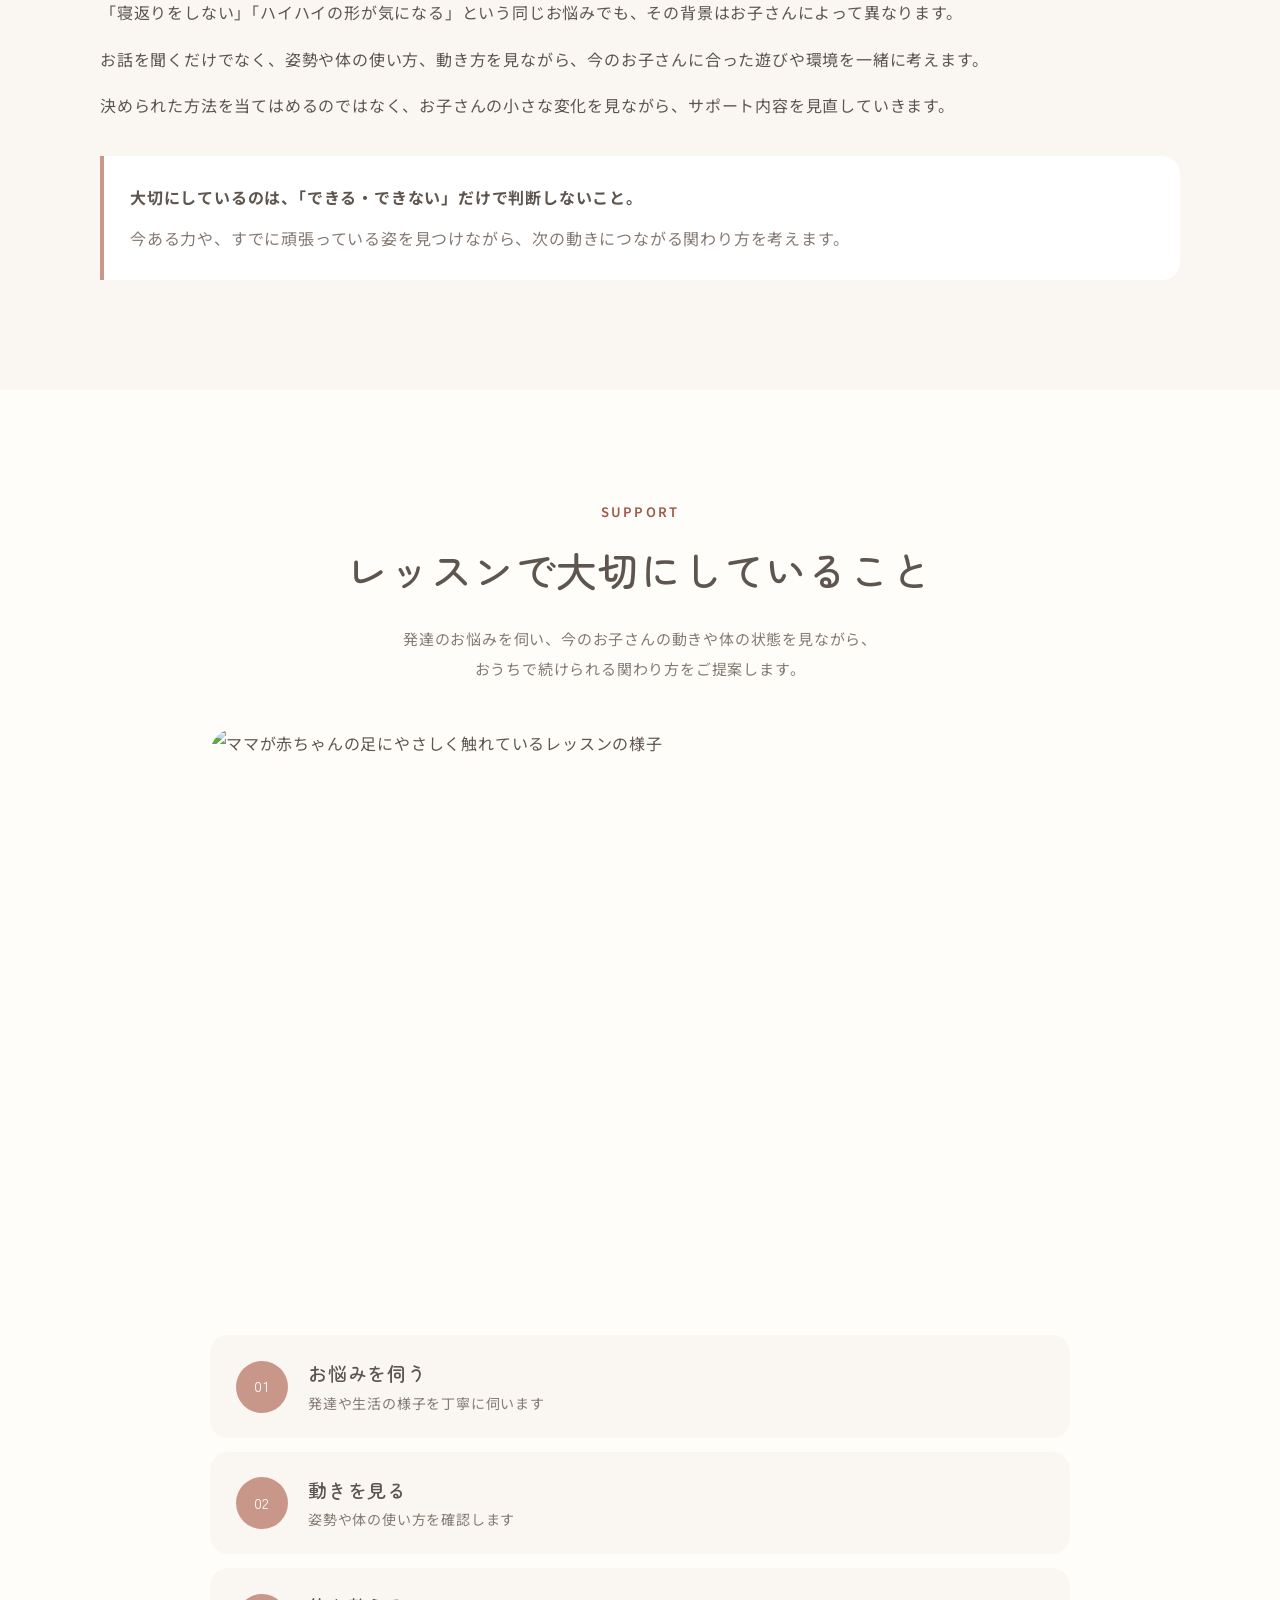
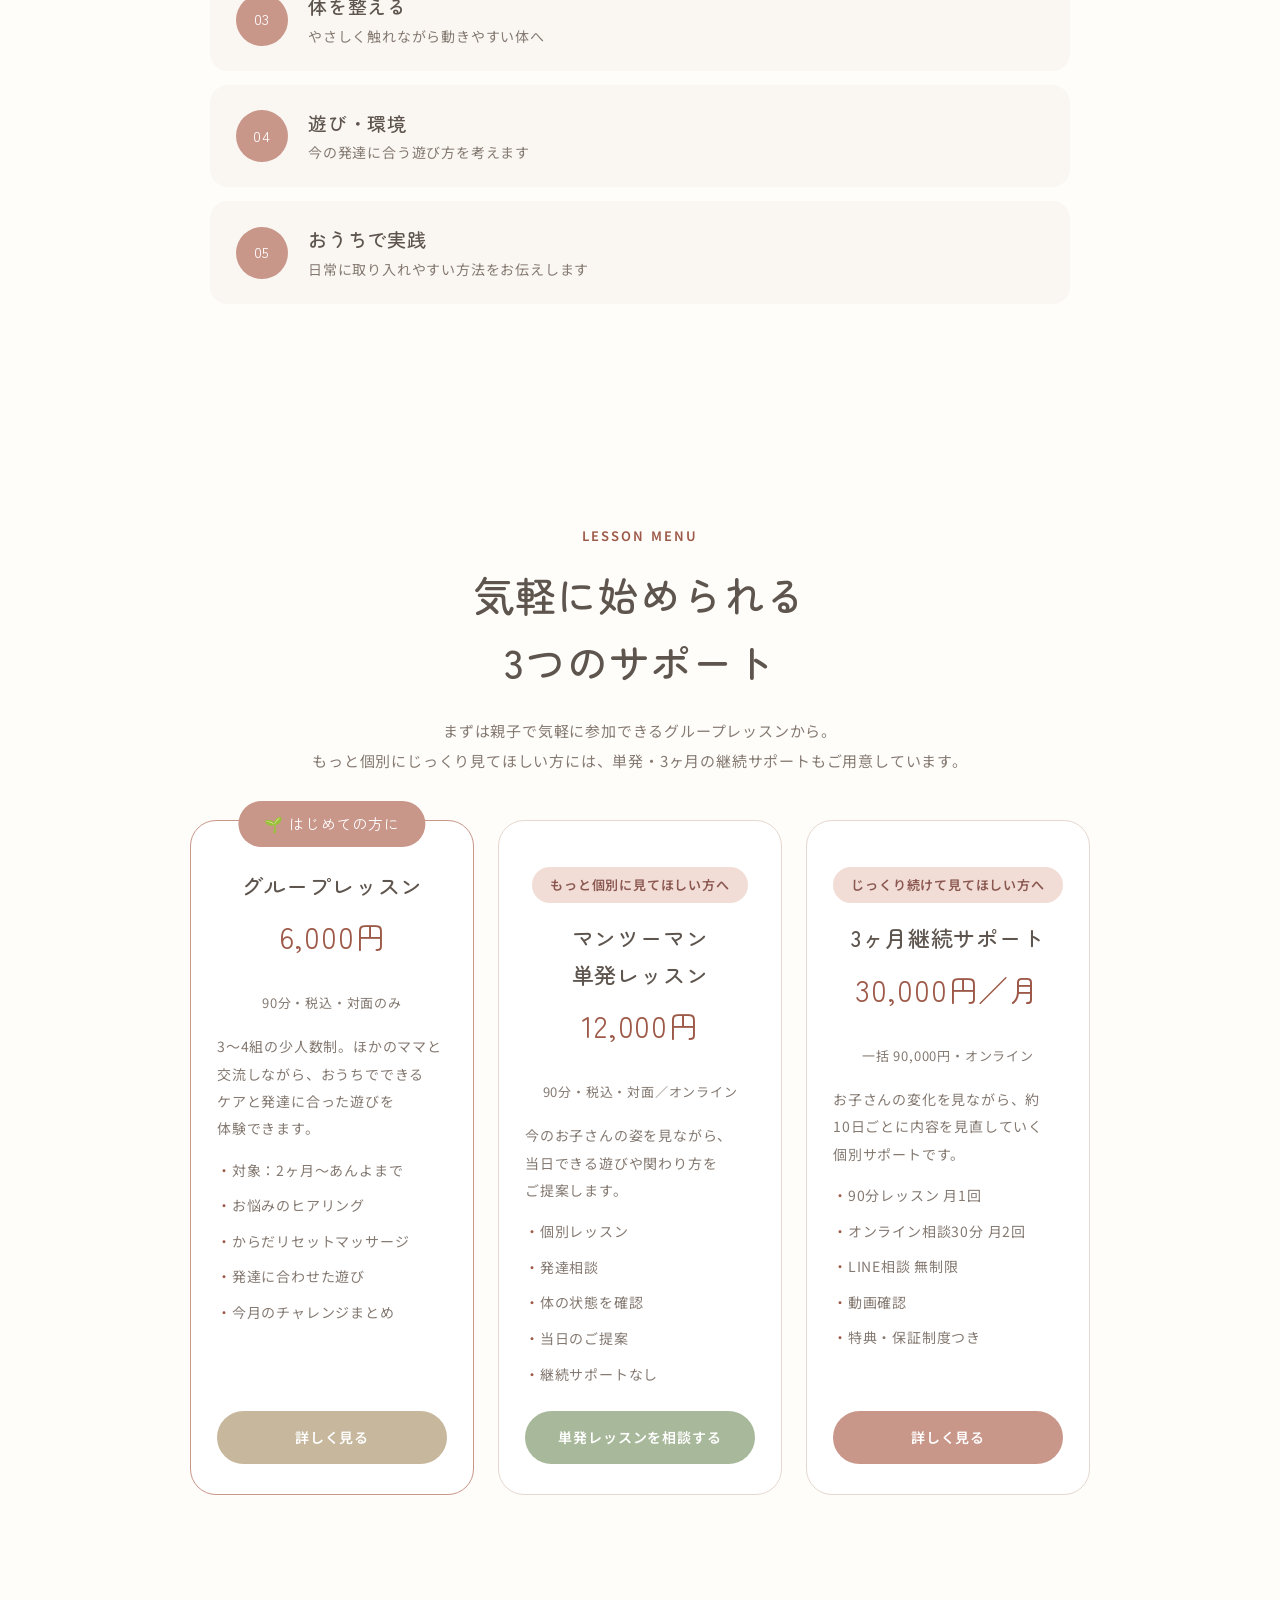
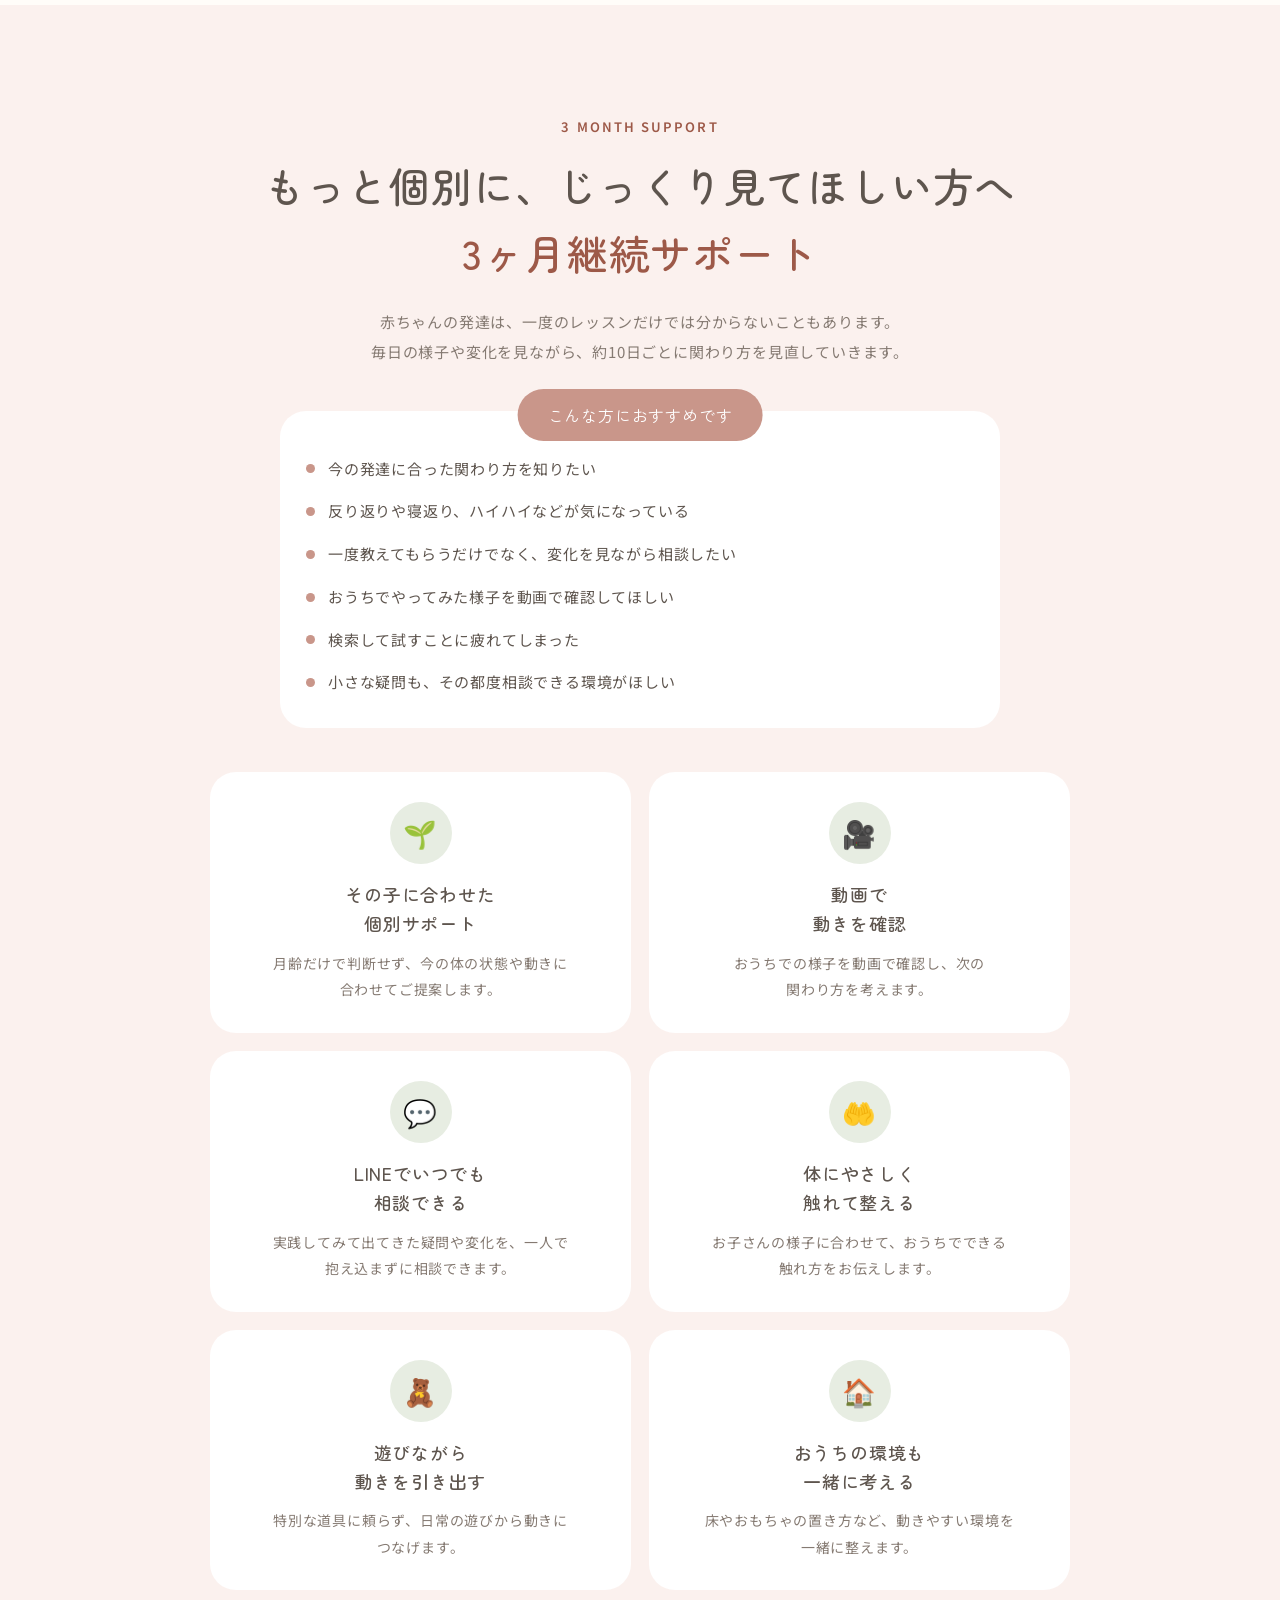
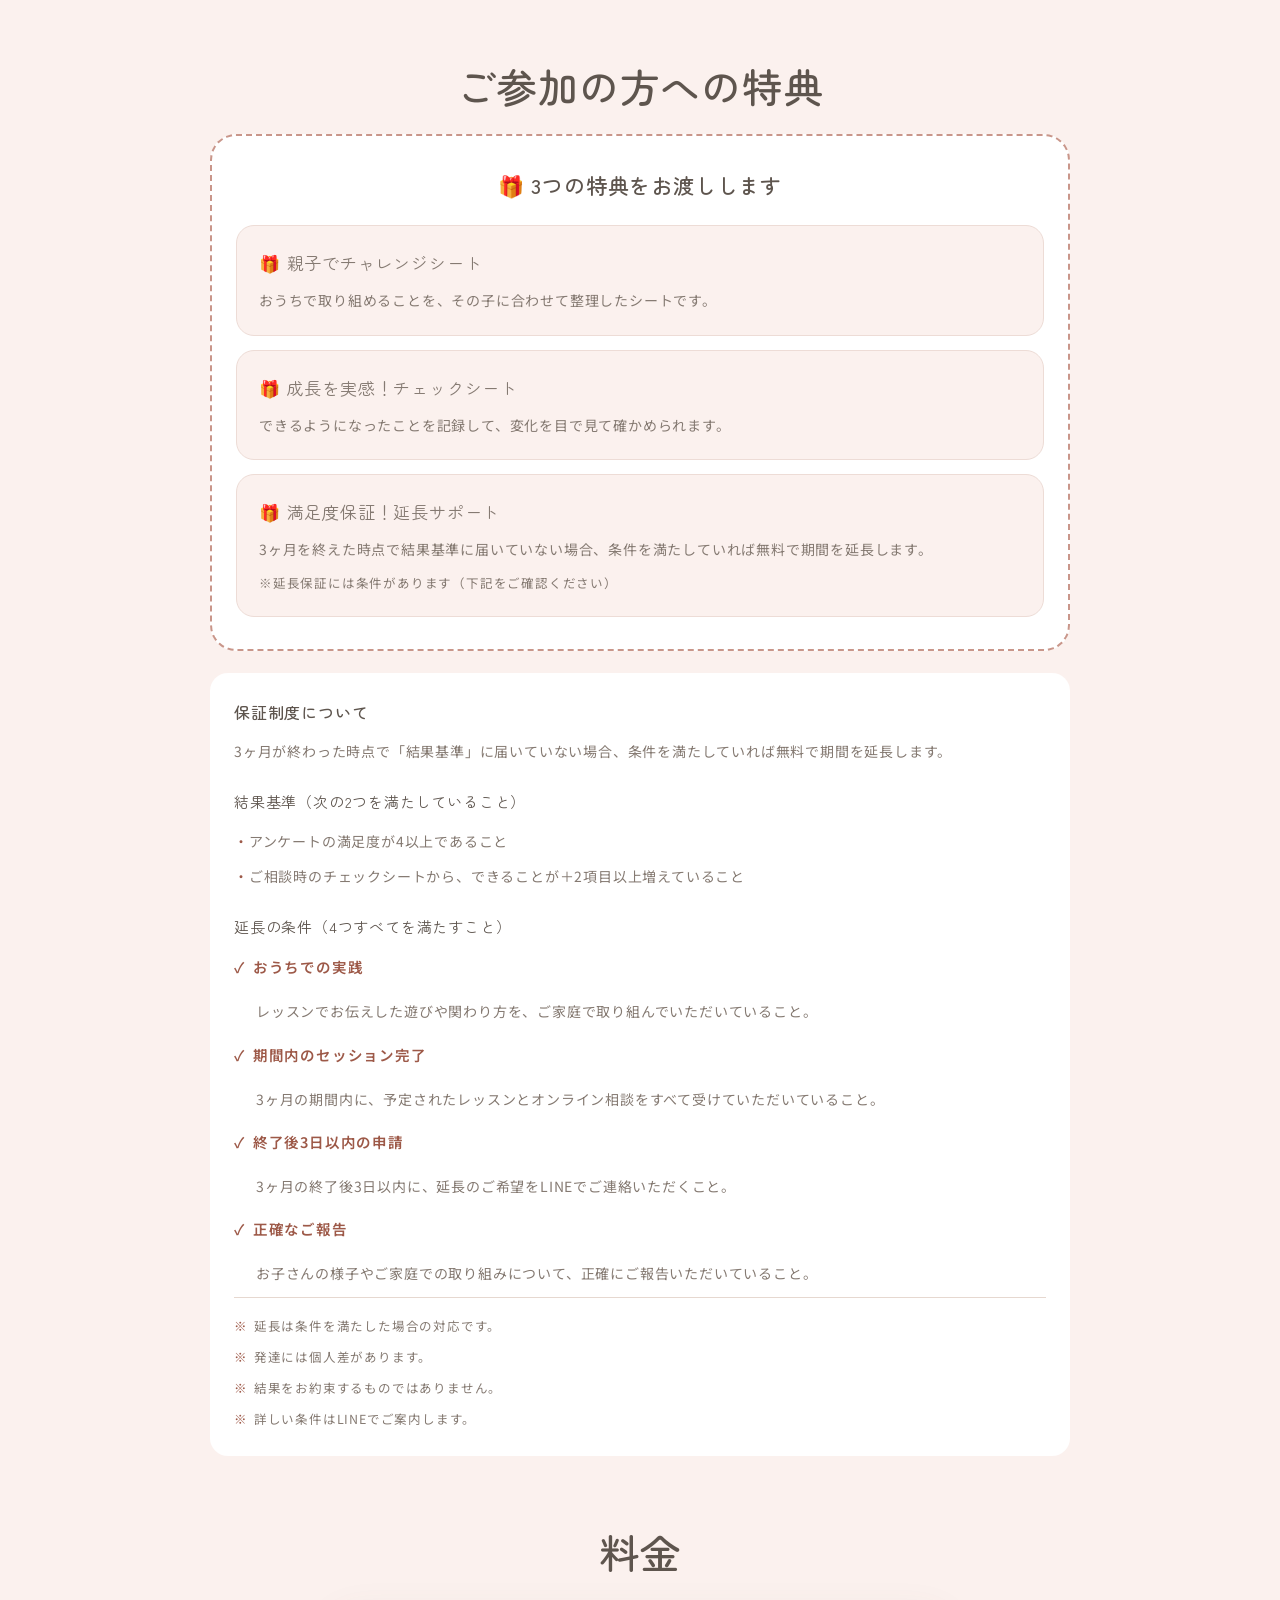
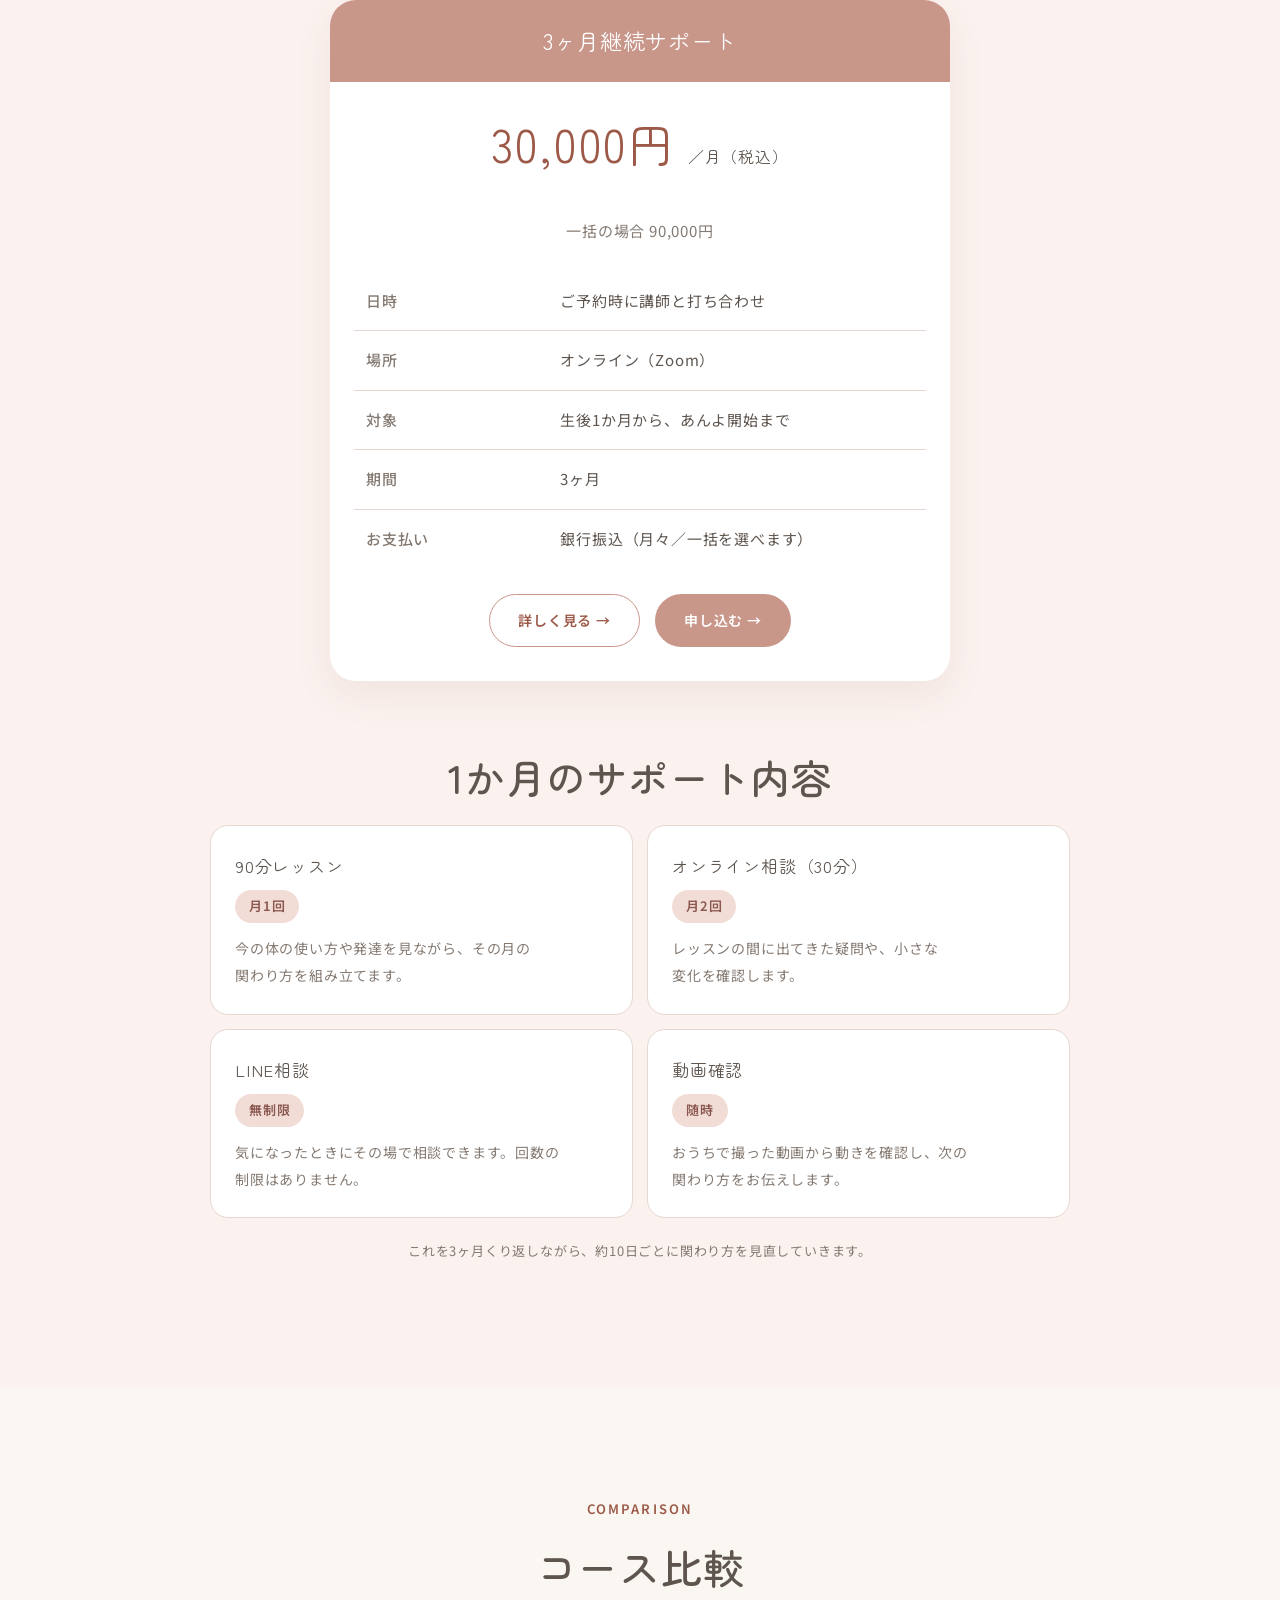
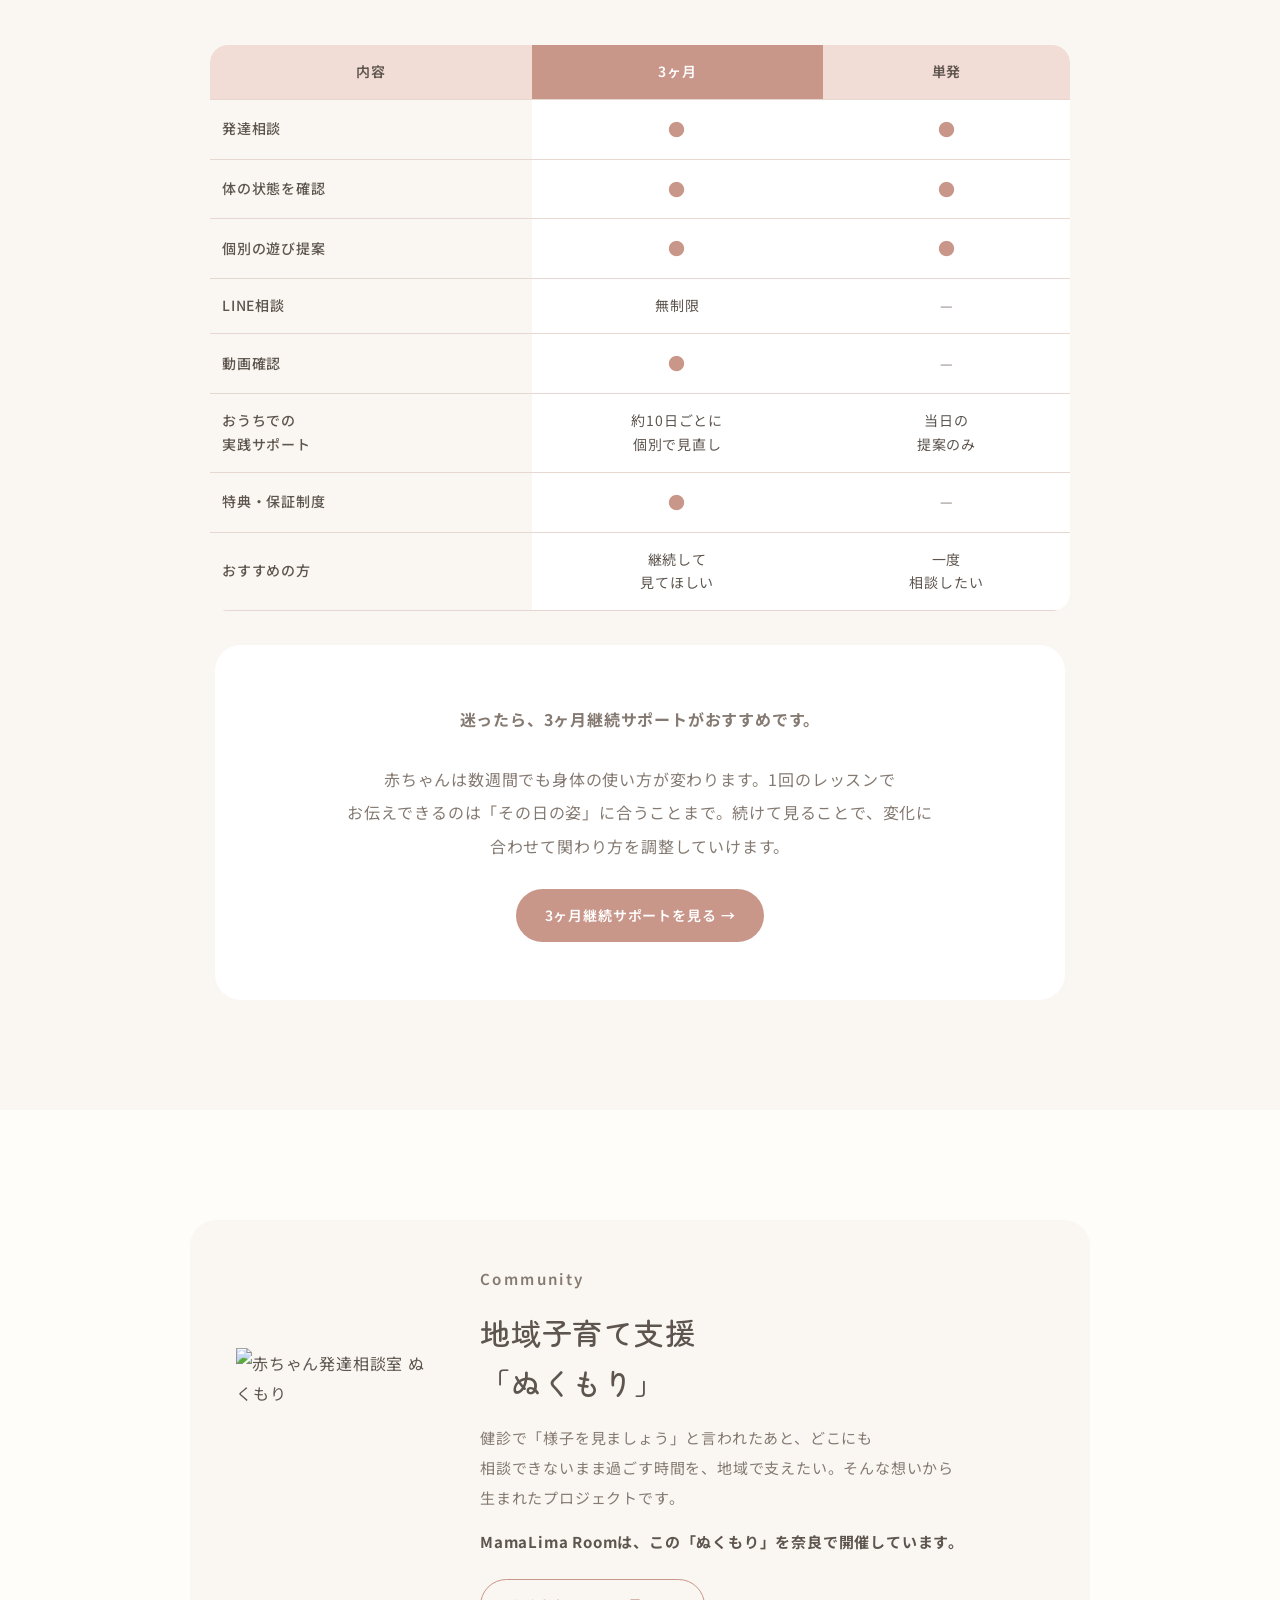
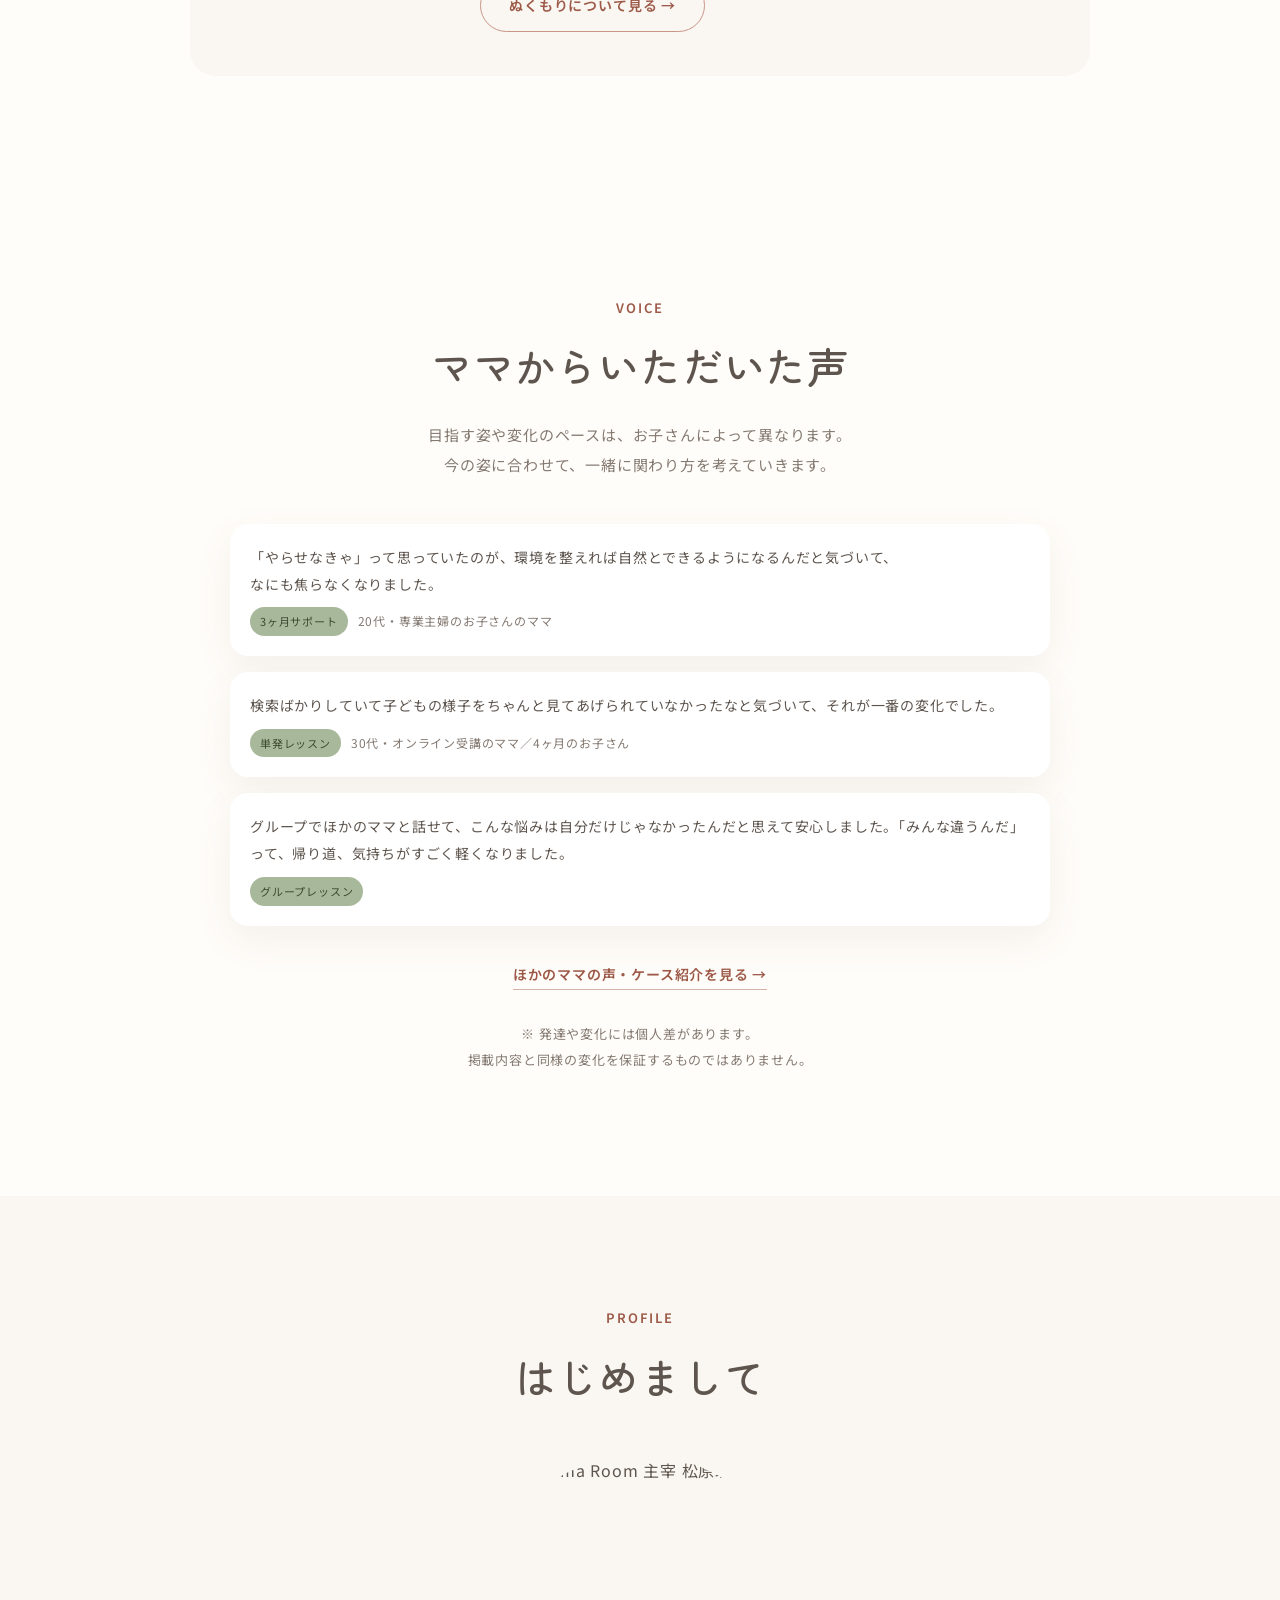
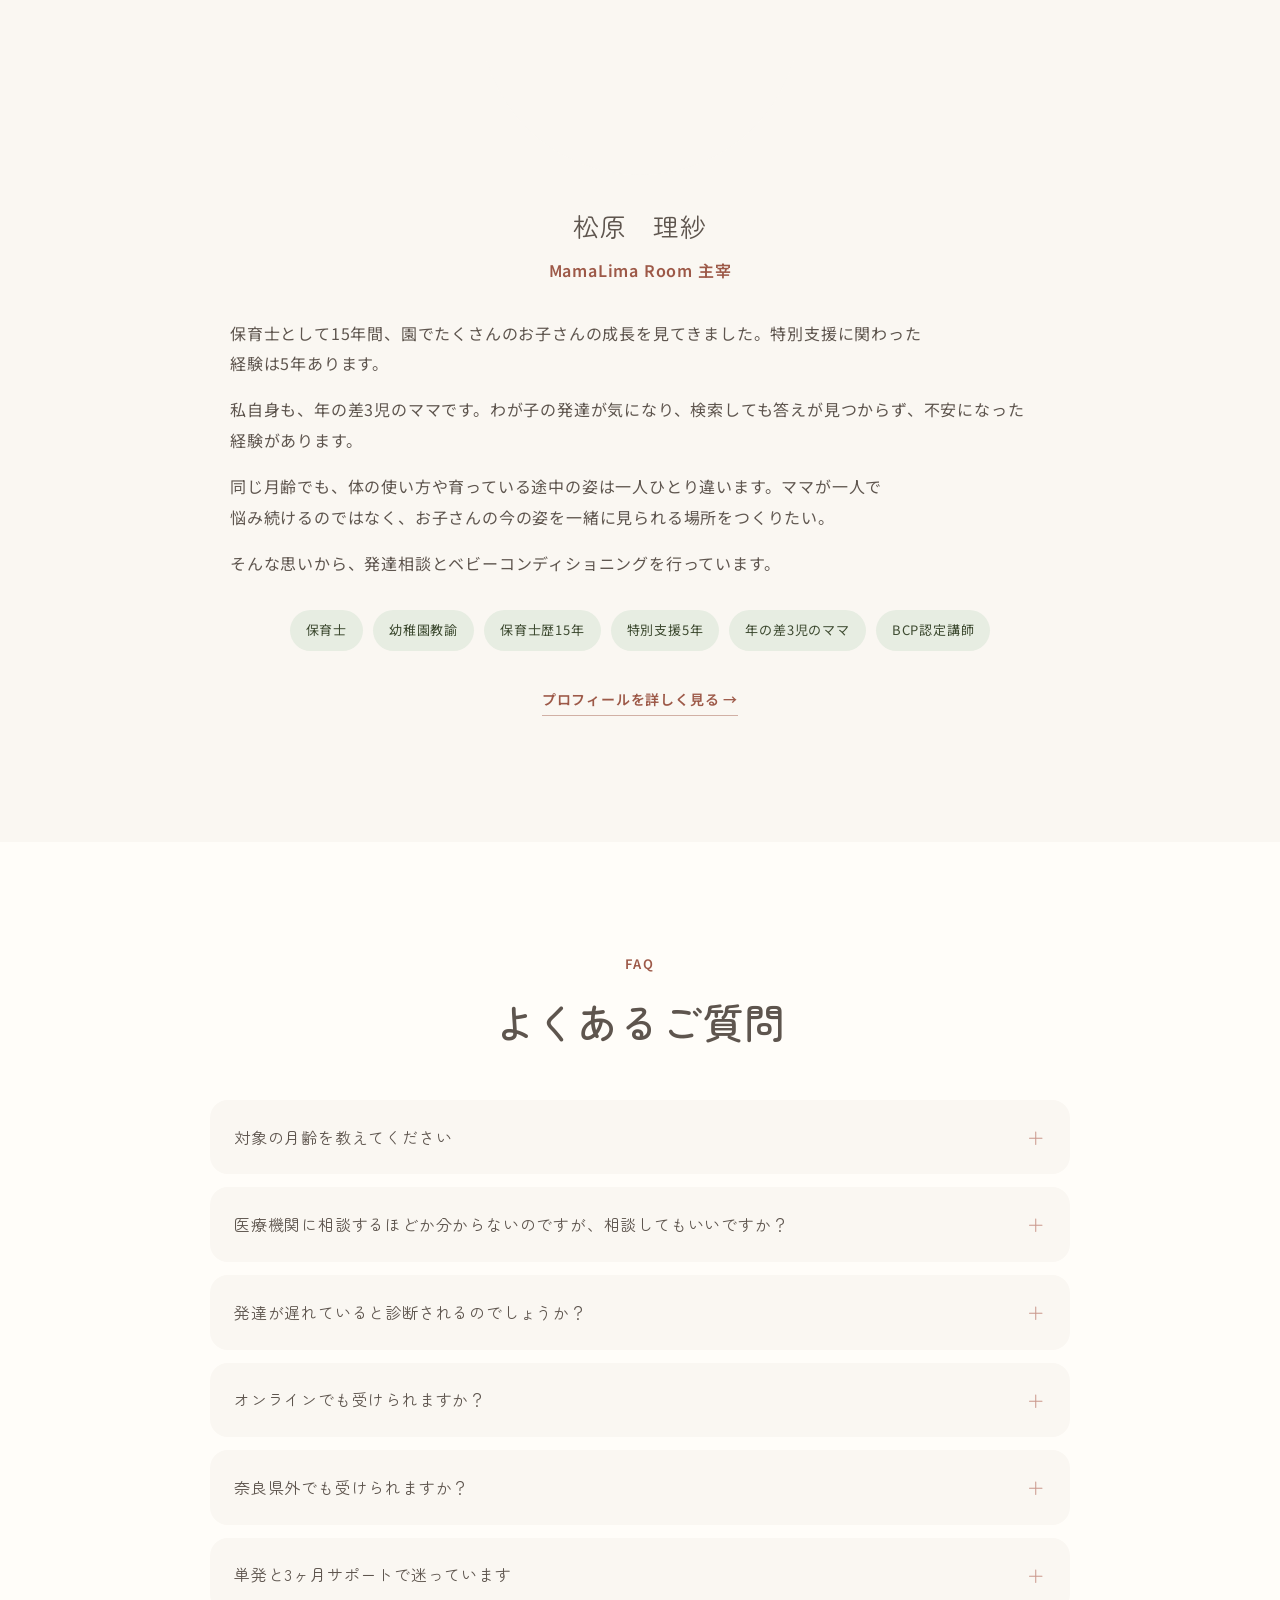
==== commit 3bc4ad55: "王寺やわらぎトラストの親子教室の予告を掲載" ====
--- a/index.html
+++ b/index.html
@@ -36,6 +36,15 @@
       <p class="scroll-label">SCROLL</p>
       <p class="cta-note"><a href="#lessons" class="link-arrow">レッスンメニューを見る →</a></p>
     </div>
+  </div>
+</section>
+
+<section id="yawaragi" aria-labelledby="yawaragi-title">
+  <div class="wrap heading-center">
+    <p class="badge">王寺町・教室を企画中</p>
+    <h2 id="yawaragi-title">王寺やわらぎトラスト<br>親子からだづくり教室</h2>
+    <p>親子でふれあいながら、ボールや布を使って、おうちでも楽しめる遊びを一緒に見つける教室です。</p>
+    <p><strong>月曜日に開催予定です。</strong><br>日程・参加費・お申し込み方法は、決まり次第こちらでお知らせします。</p>
   </div>
 </section>
 
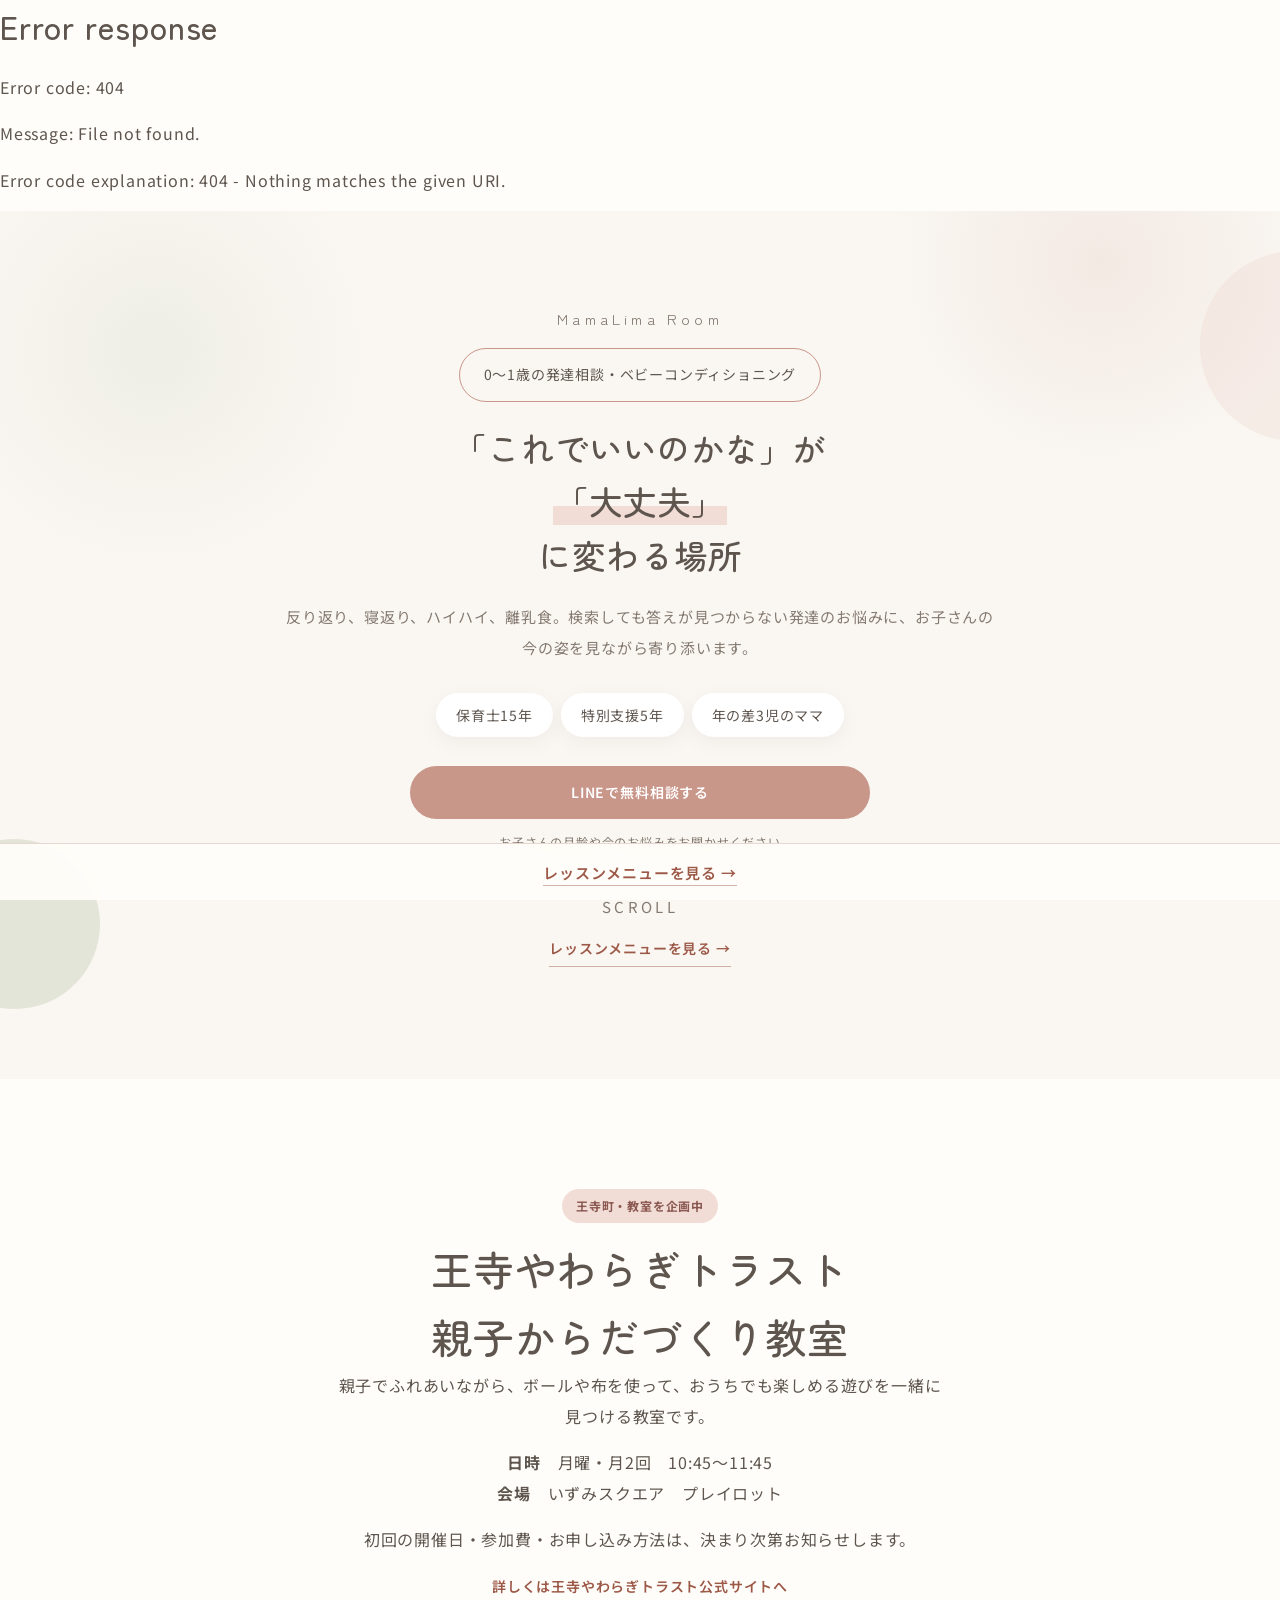
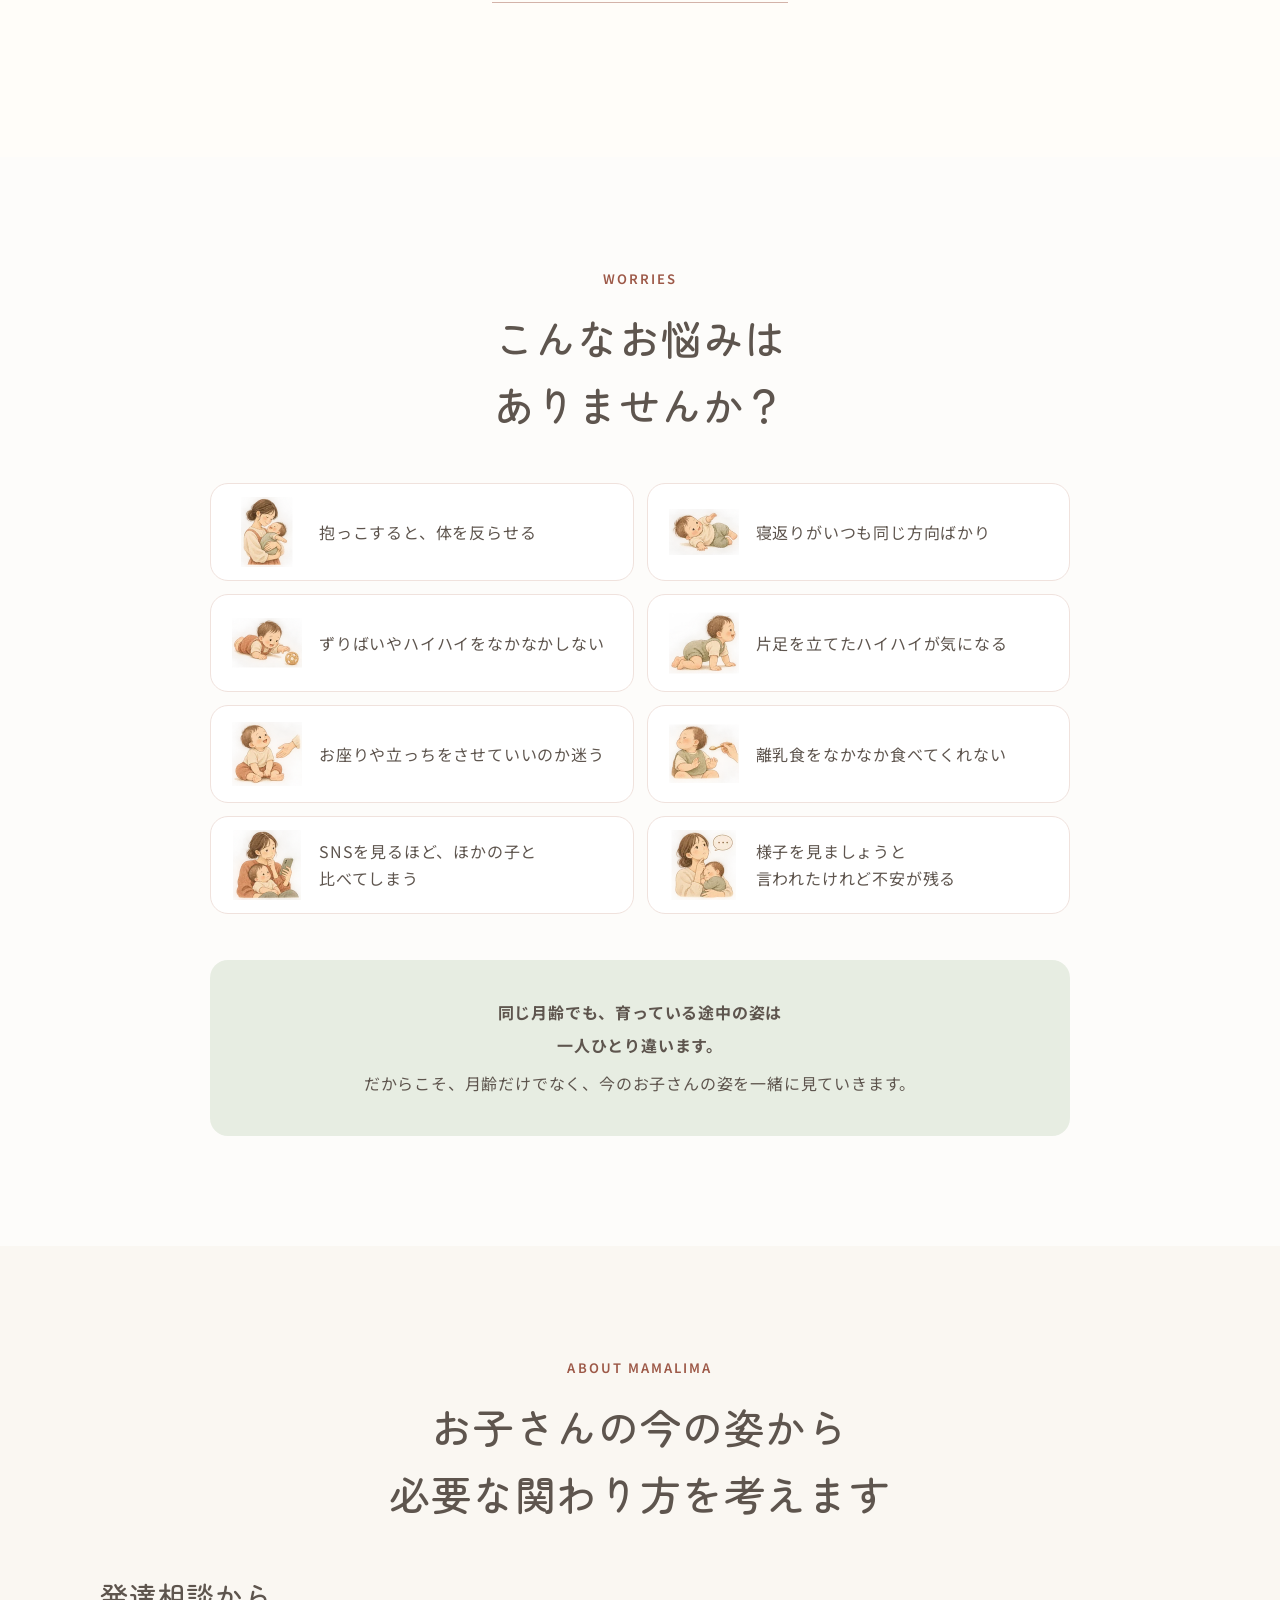
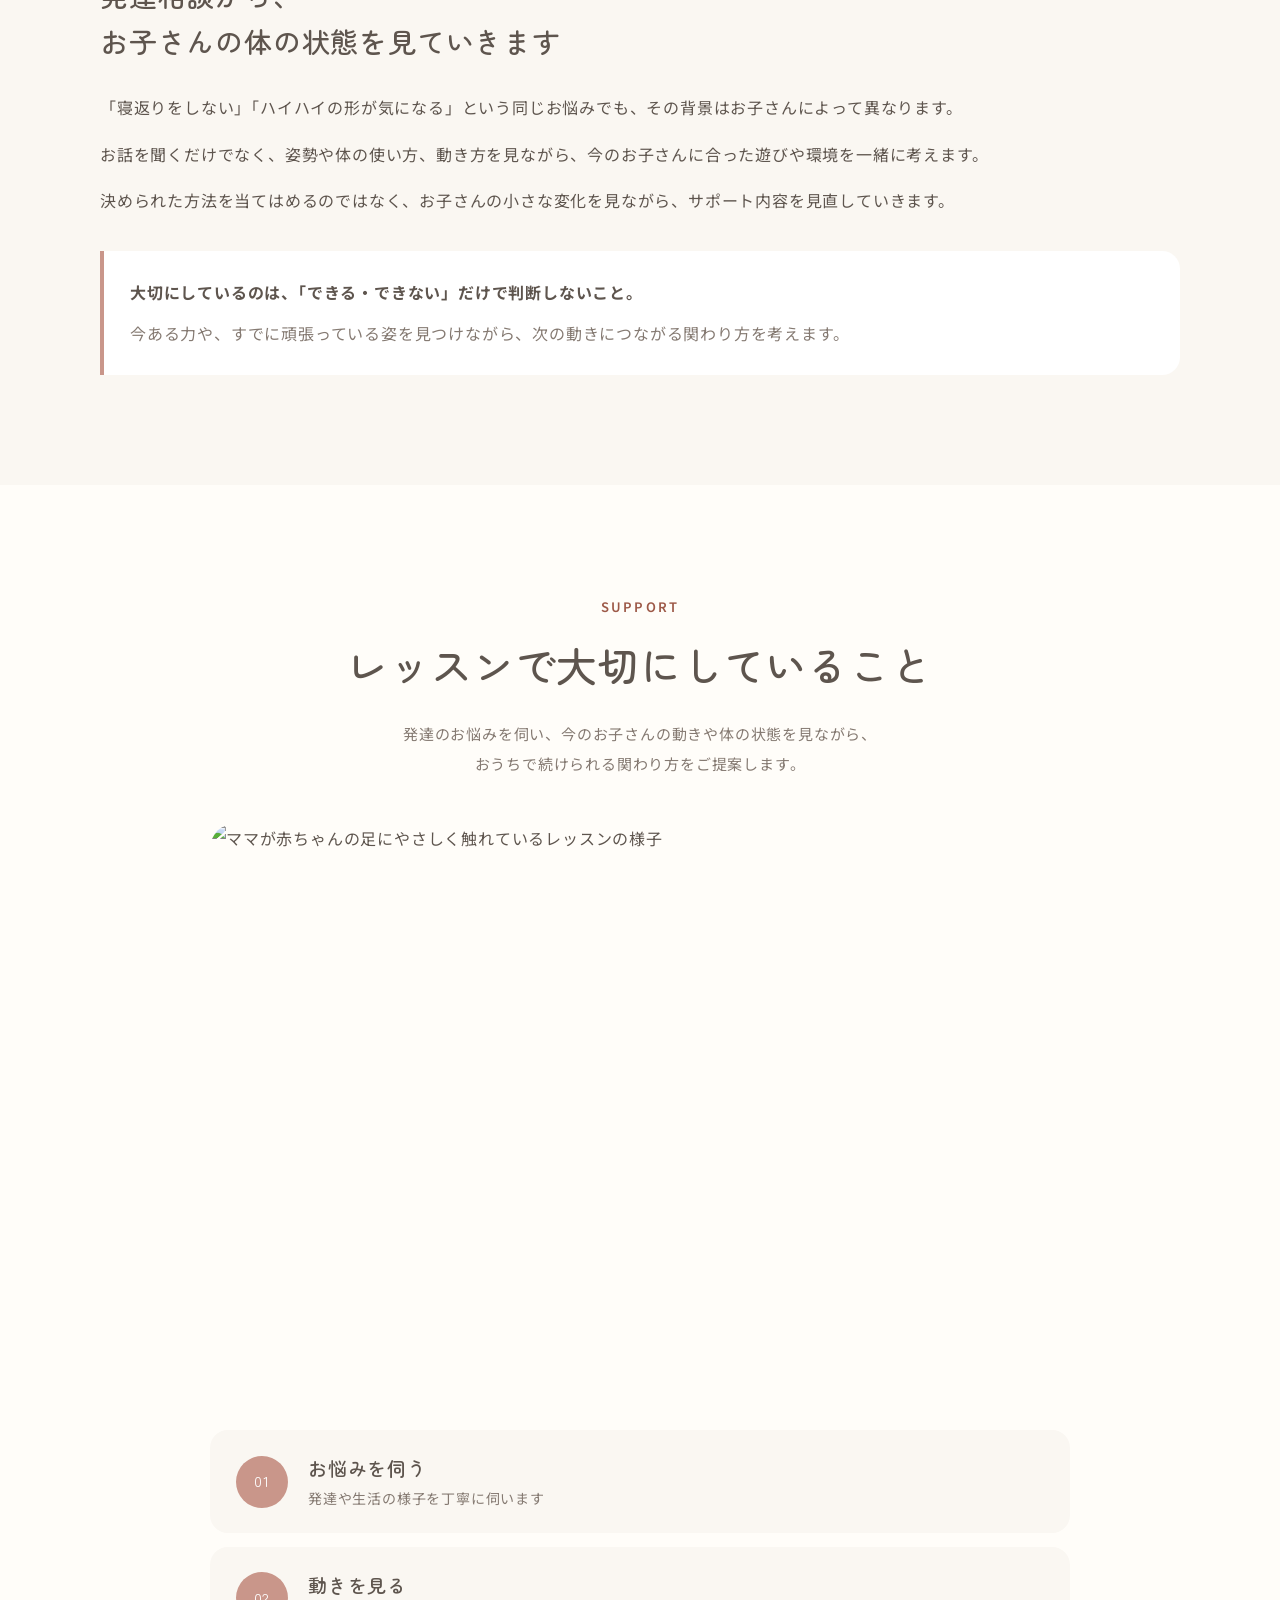
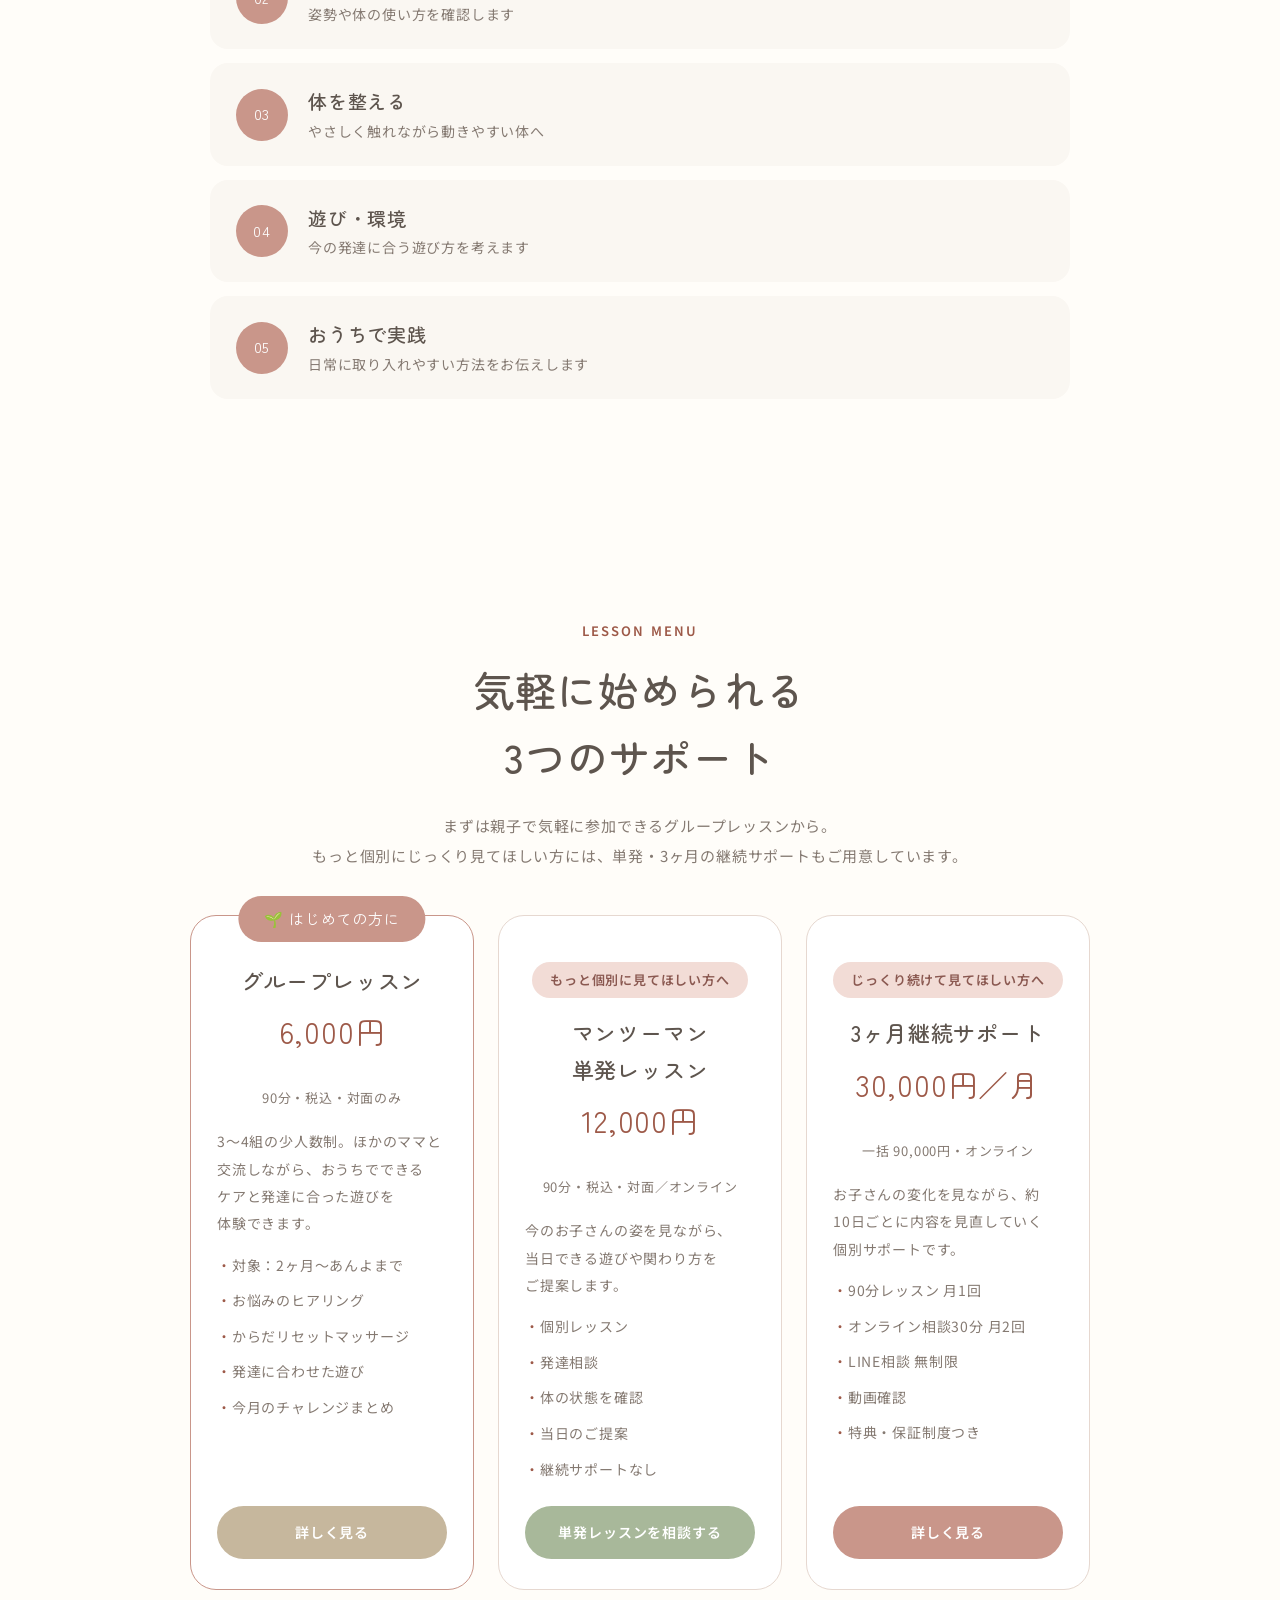
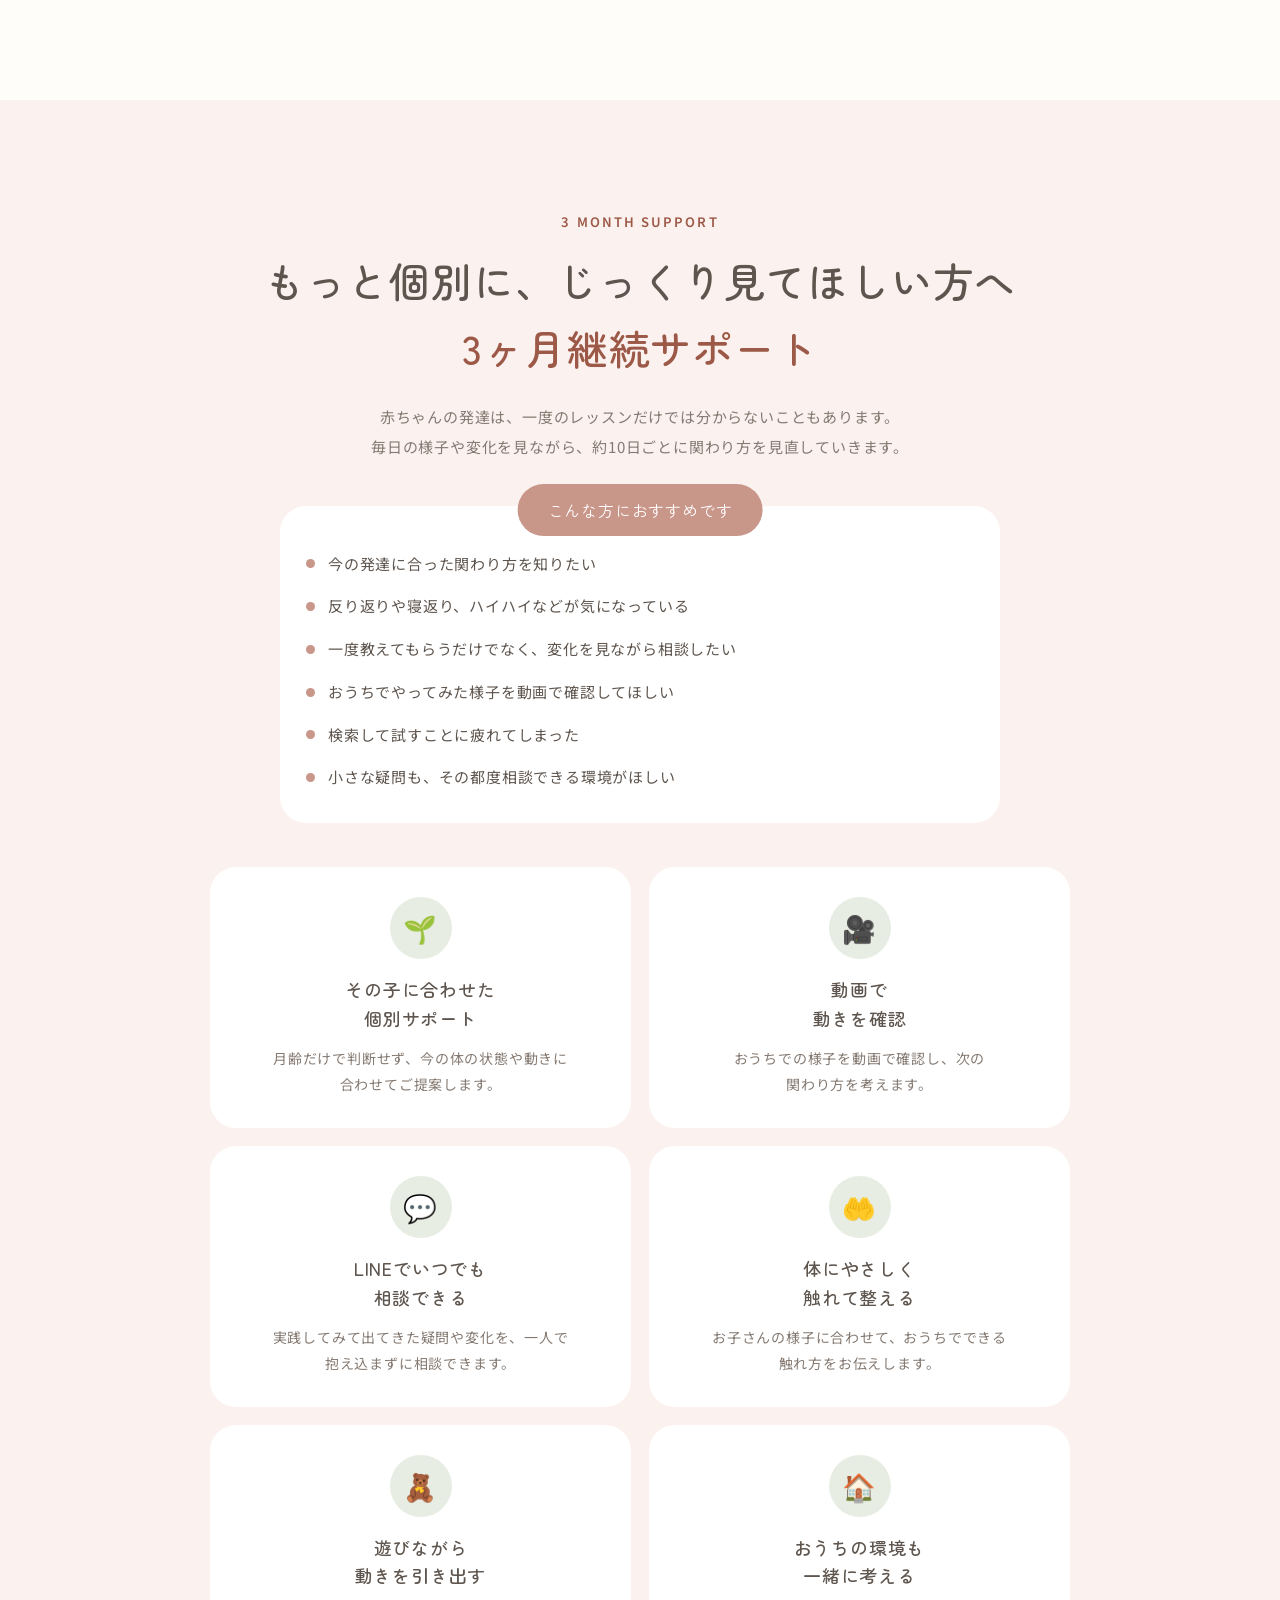
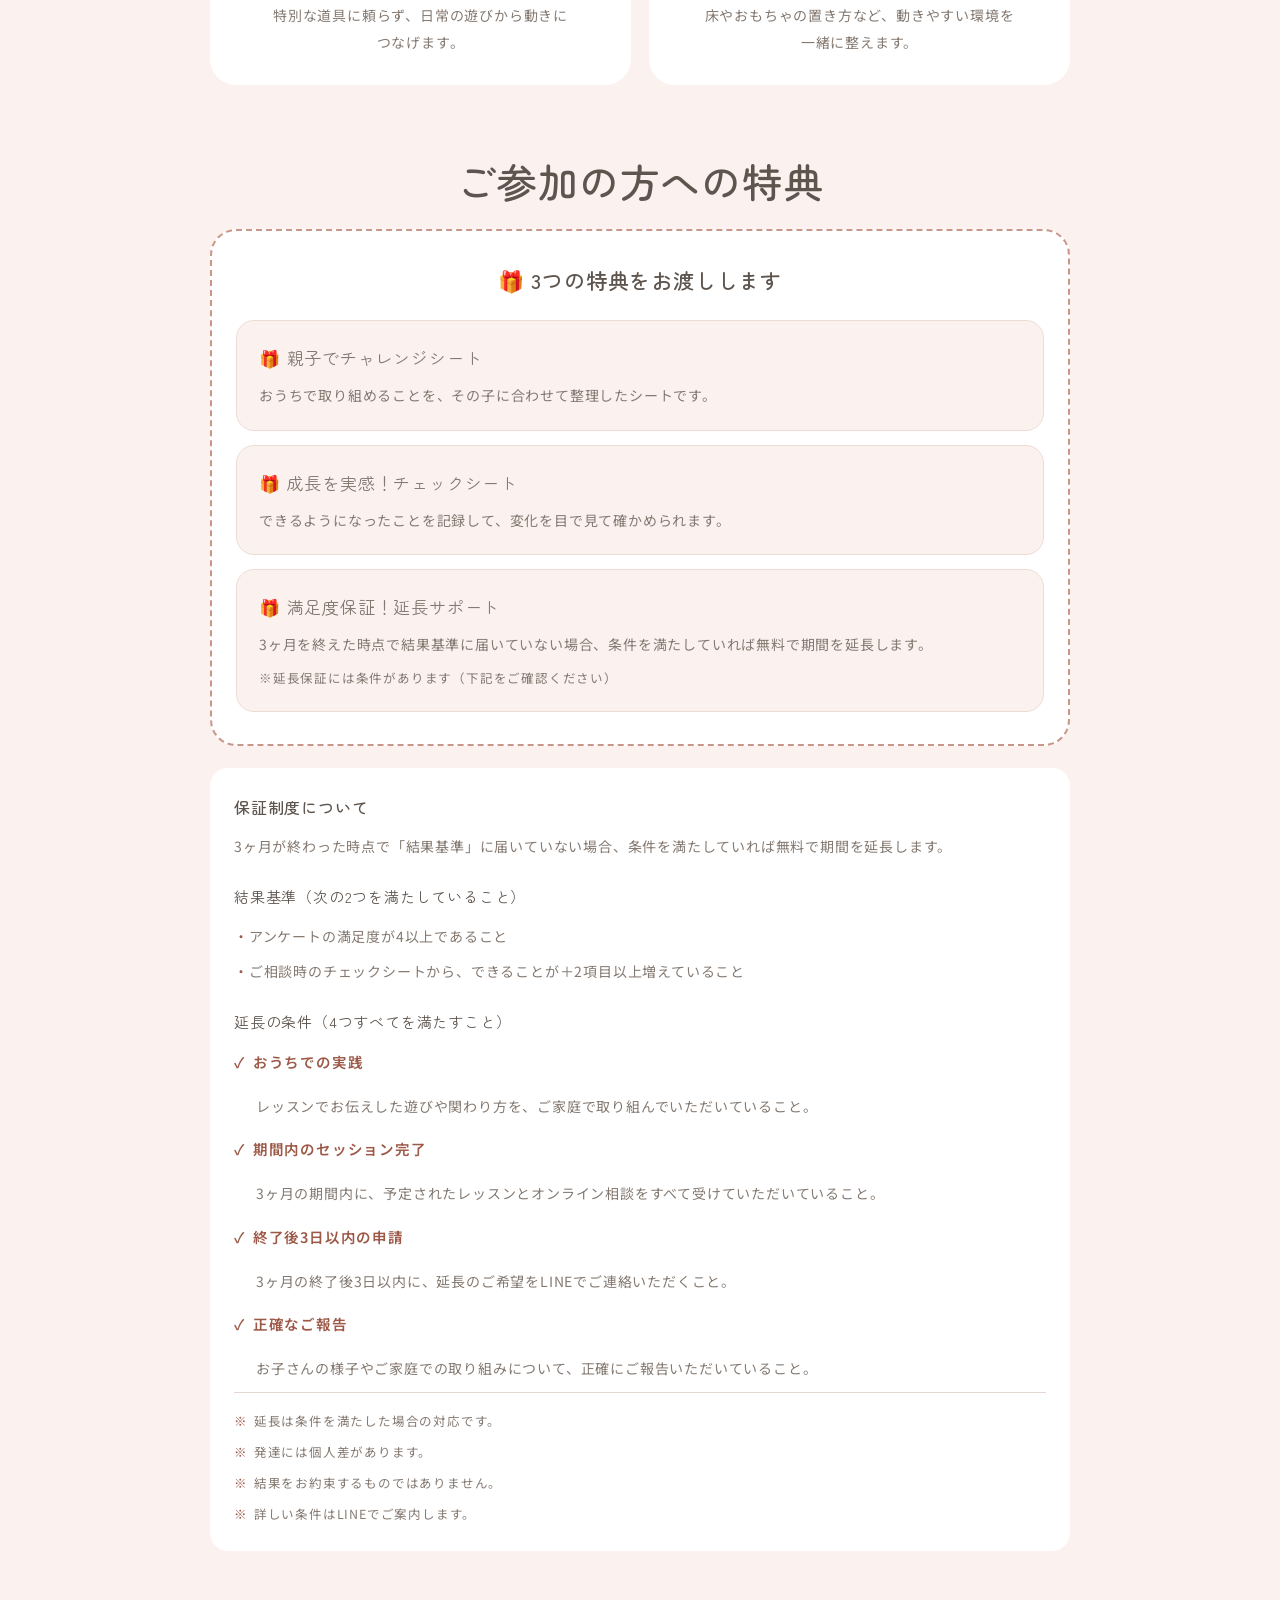
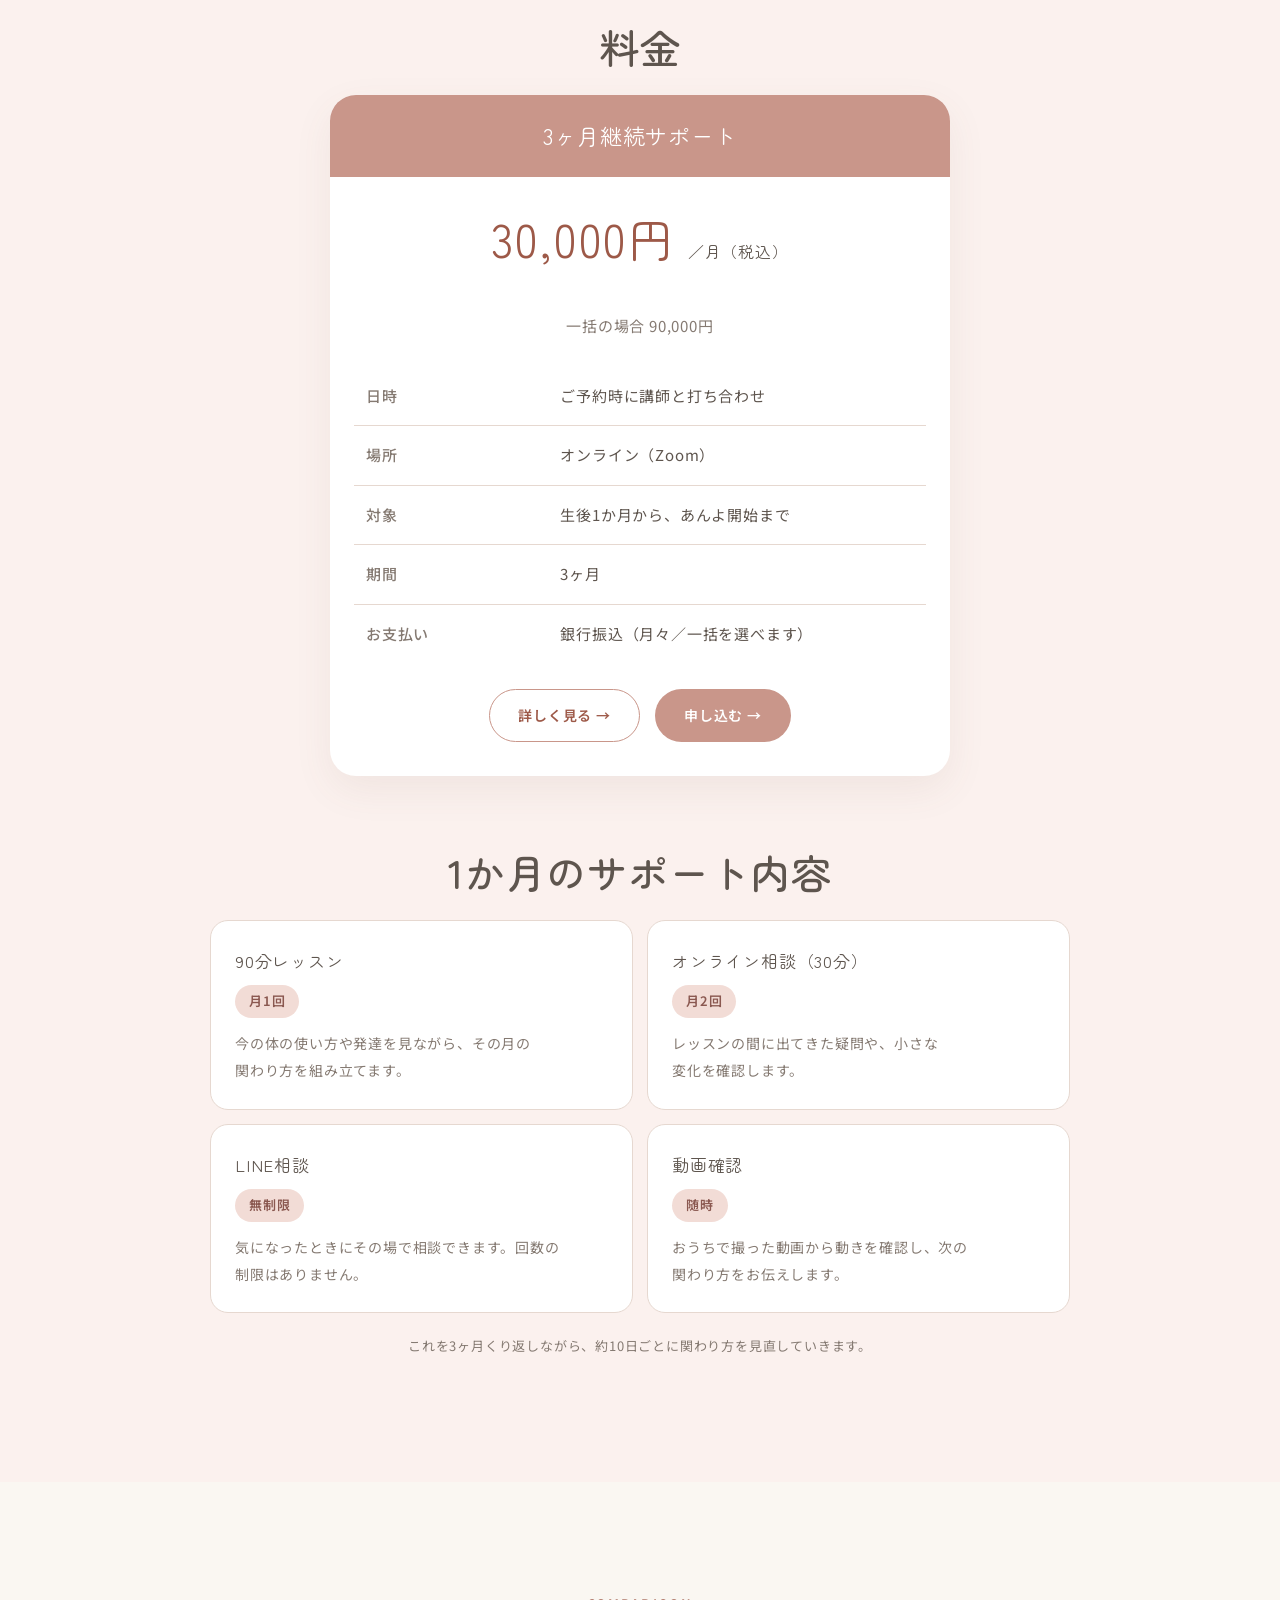
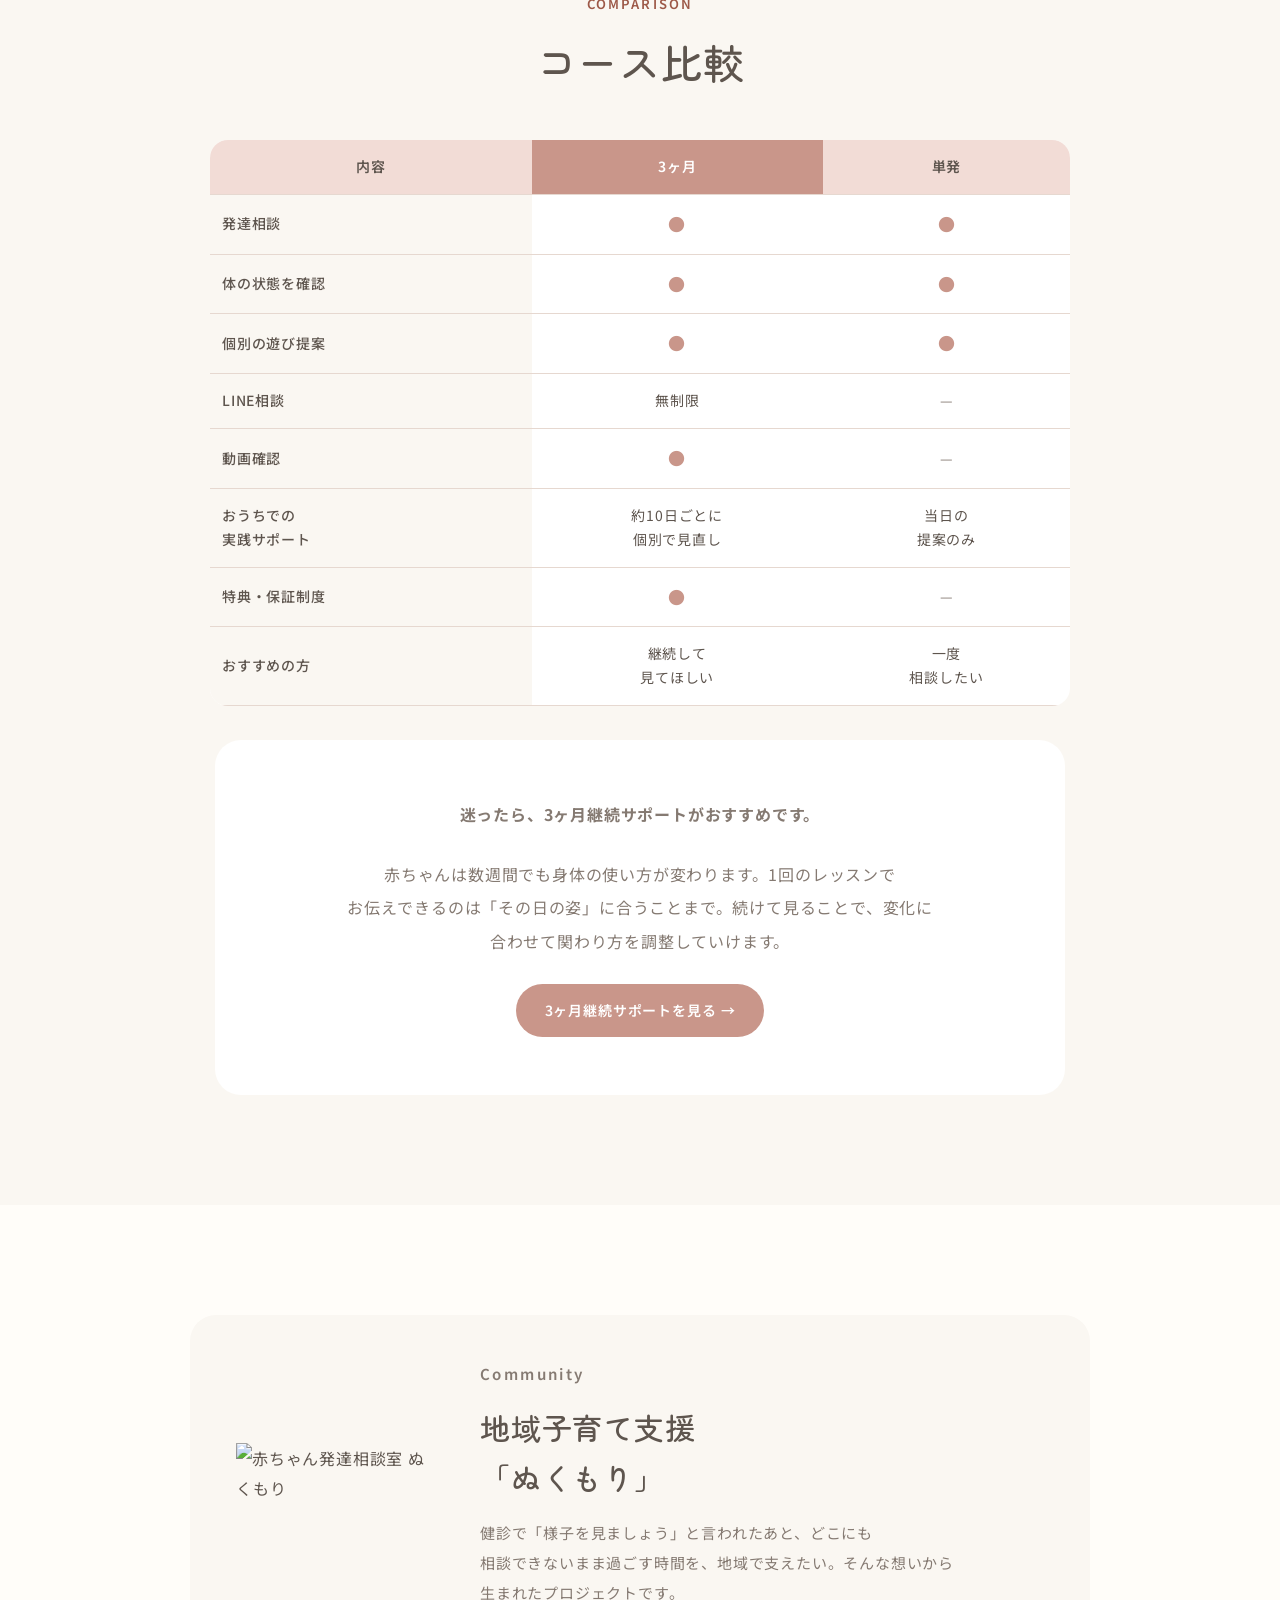
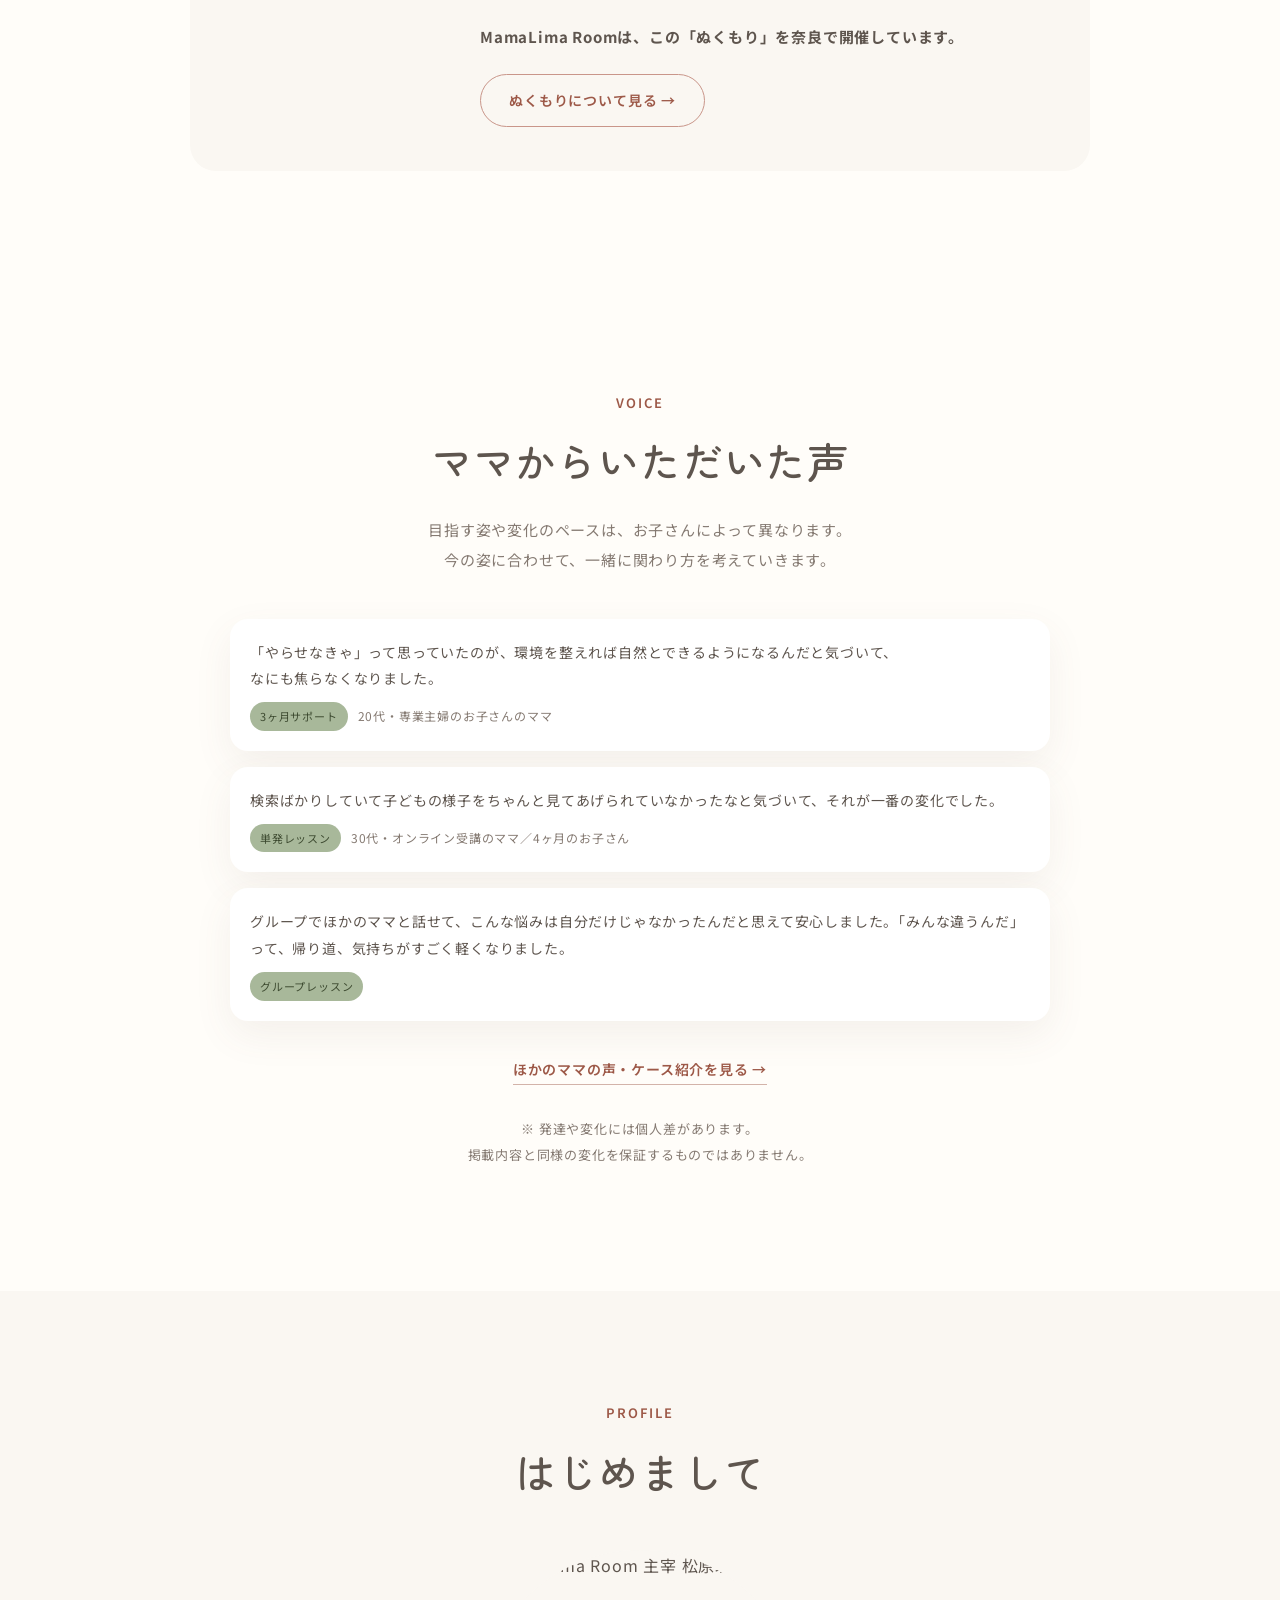
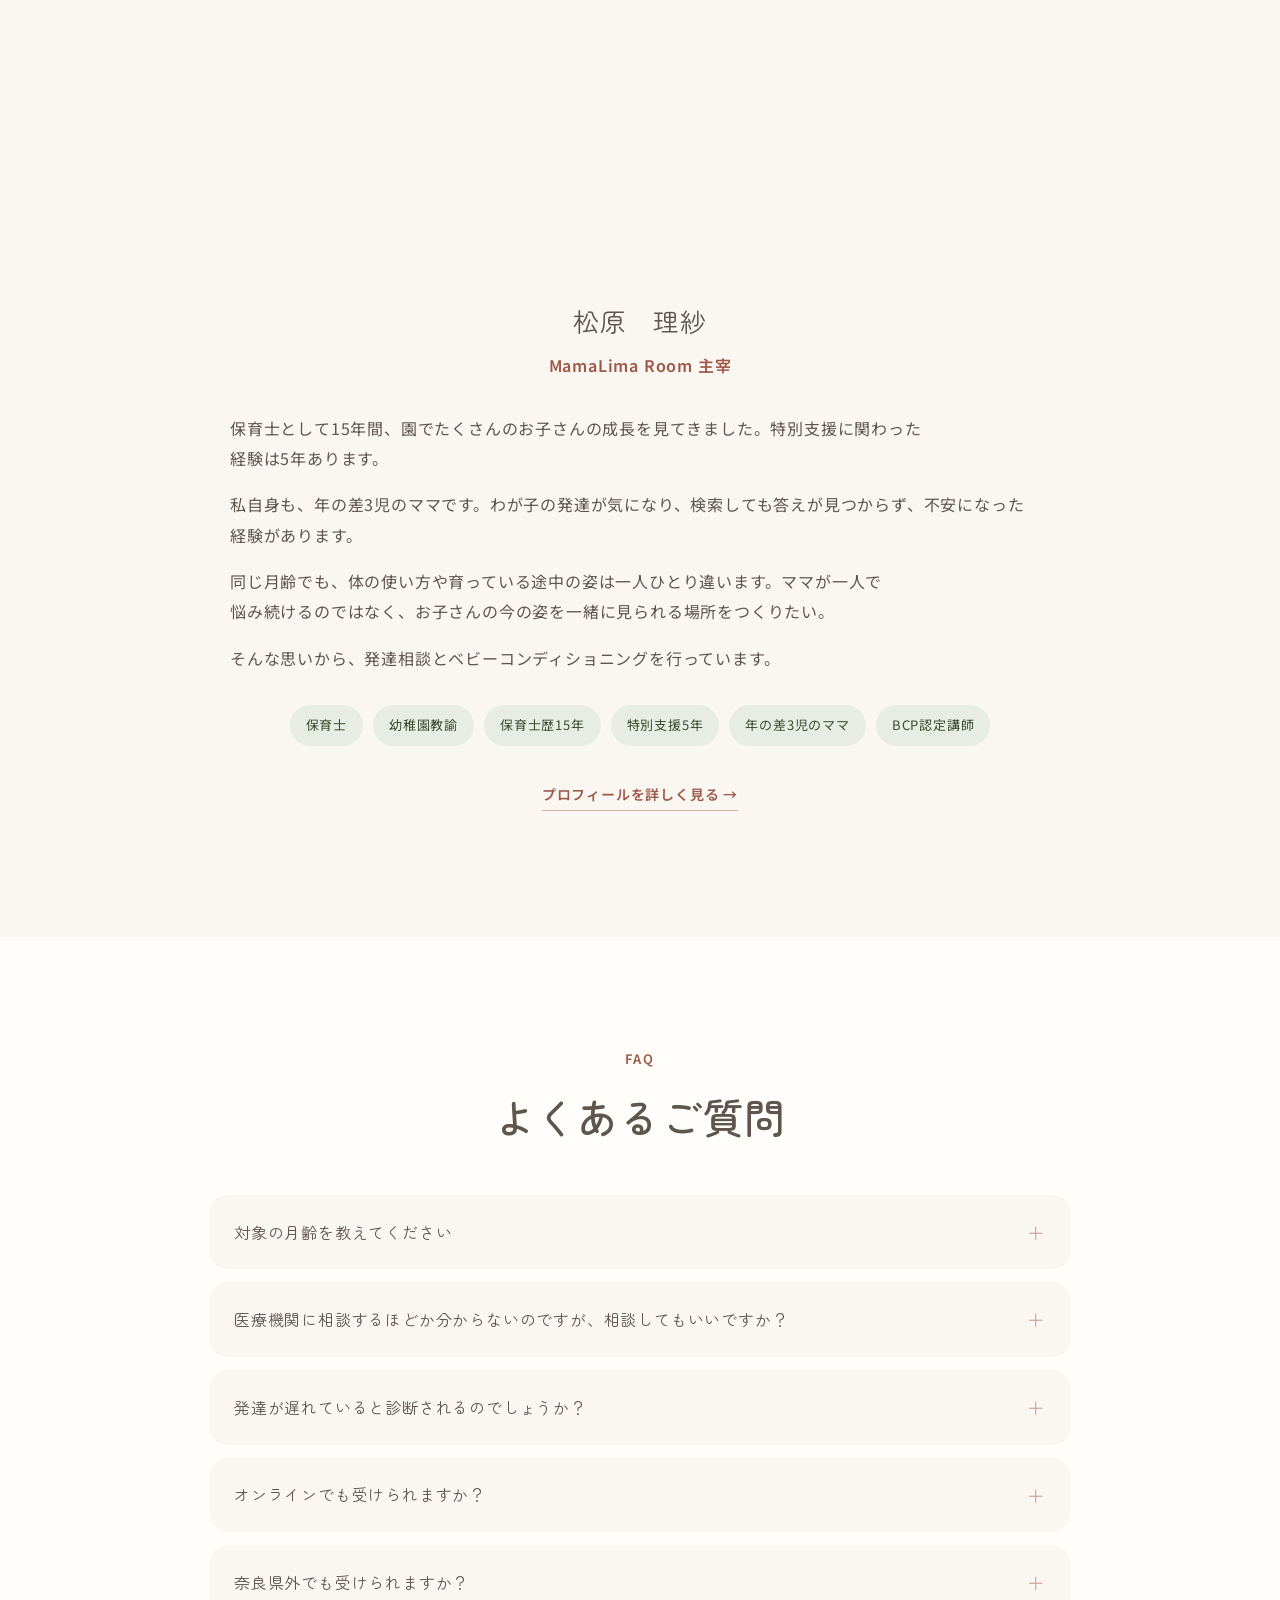
==== commit 4c25073e: "親子からだづくり教室の日時・会場と公式サイトを掲載" ====
--- a/index.html
+++ b/index.html
@@ -44,7 +44,9 @@
     <p class="badge">王寺町・教室を企画中</p>
     <h2 id="yawaragi-title">王寺やわらぎトラスト<br>親子からだづくり教室</h2>
     <p>親子でふれあいながら、ボールや布を使って、おうちでも楽しめる遊びを一緒に見つける教室です。</p>
-    <p><strong>月曜日に開催予定です。</strong><br>日程・参加費・お申し込み方法は、決まり次第こちらでお知らせします。</p>
+    <p><strong>日時</strong>　月曜・月2回　10:45〜11:45<br><strong>会場</strong>　いずみスクエア　プレイロット</p>
+    <p>初回の開催日・参加費・お申し込み方法は、決まり次第お知らせします。</p>
+    <p><a class="link-arrow" href="https://www.y-trust.org/">詳しくは王寺やわらぎトラスト公式サイトへ</a></p>
   </div>
 </section>
 
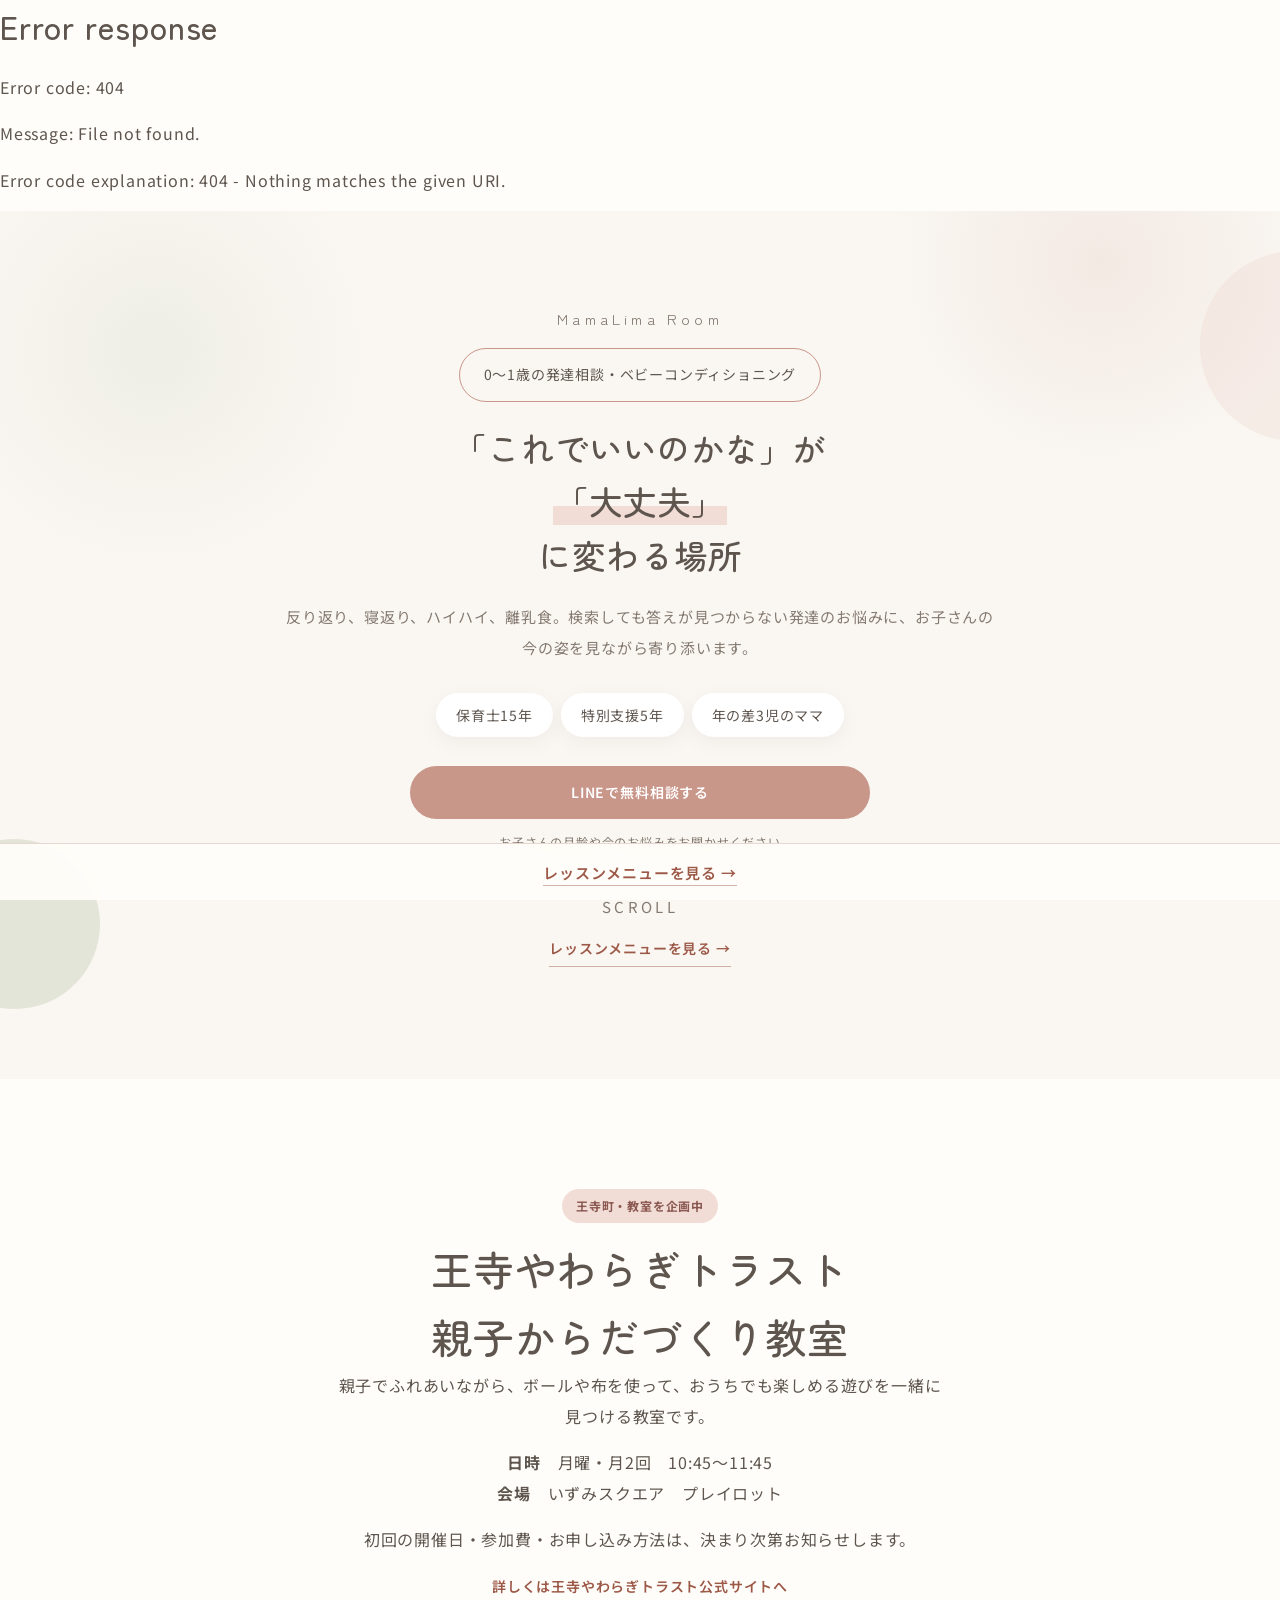
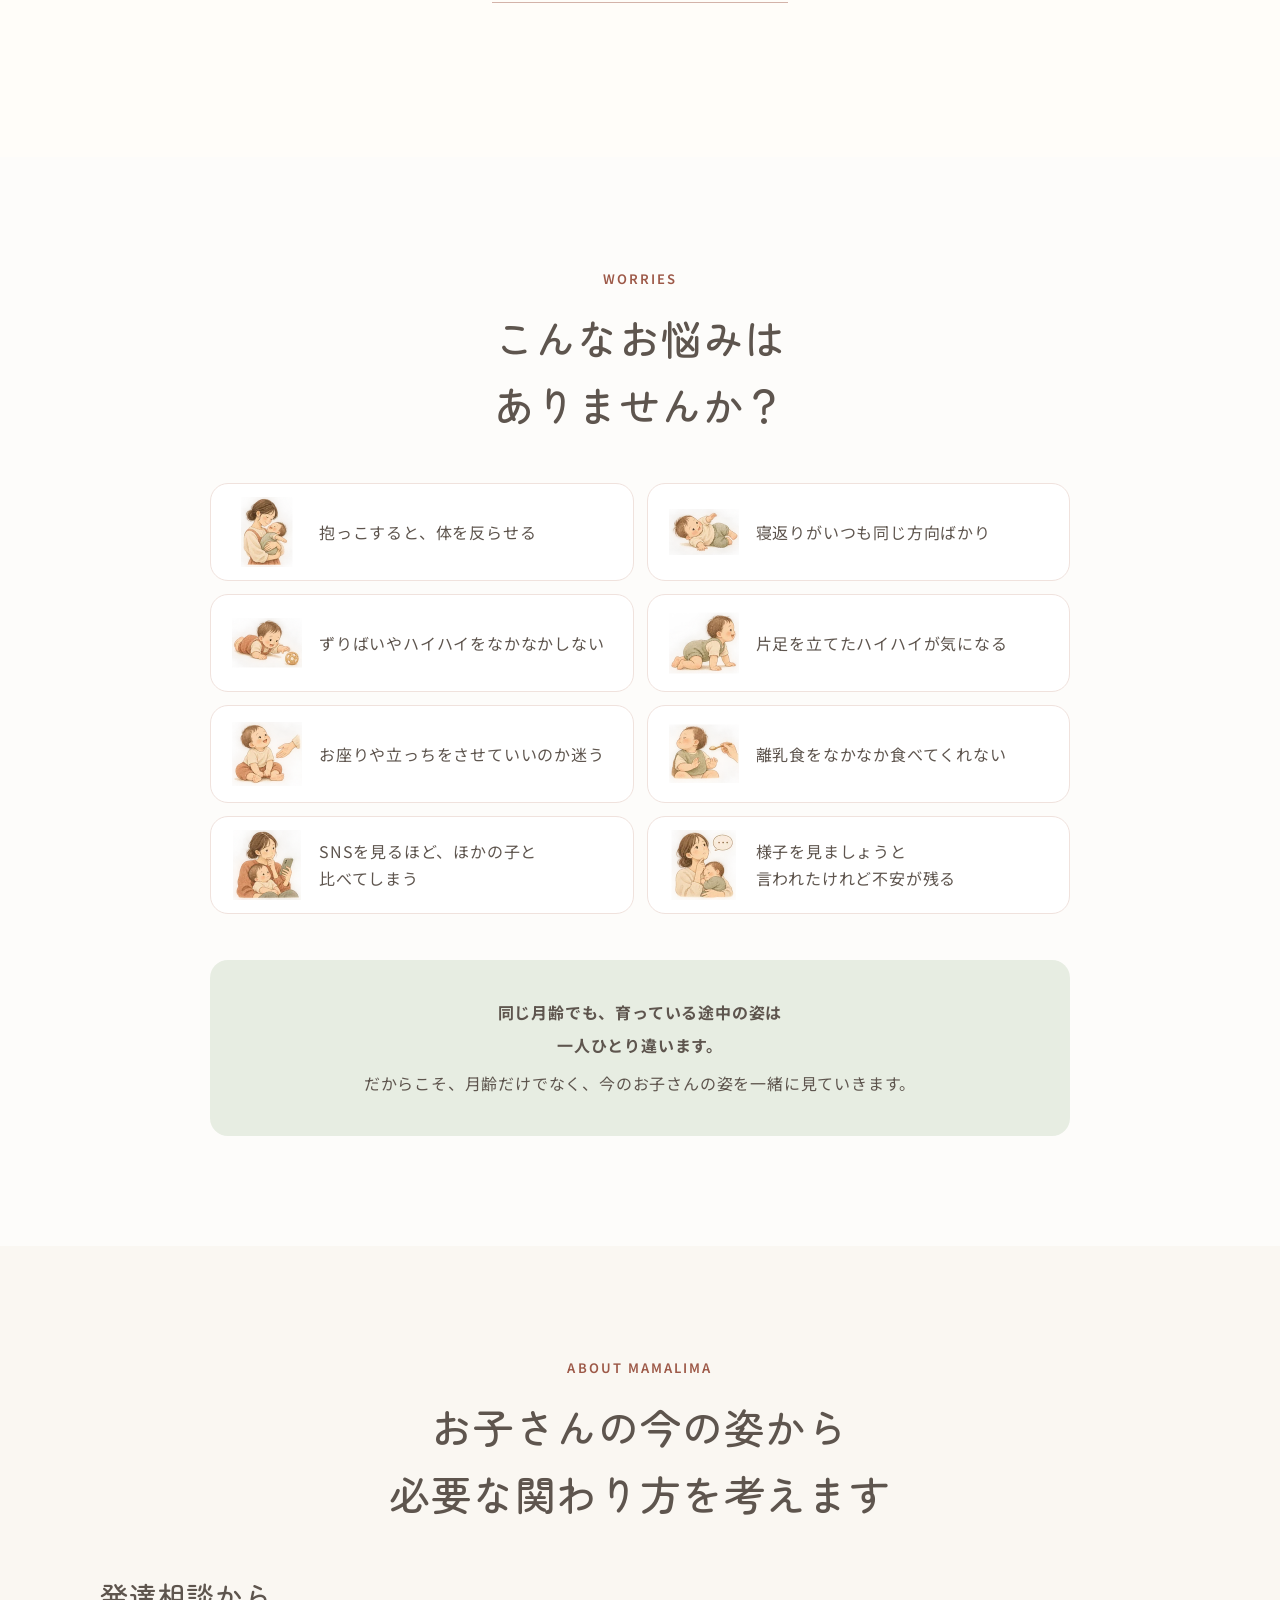
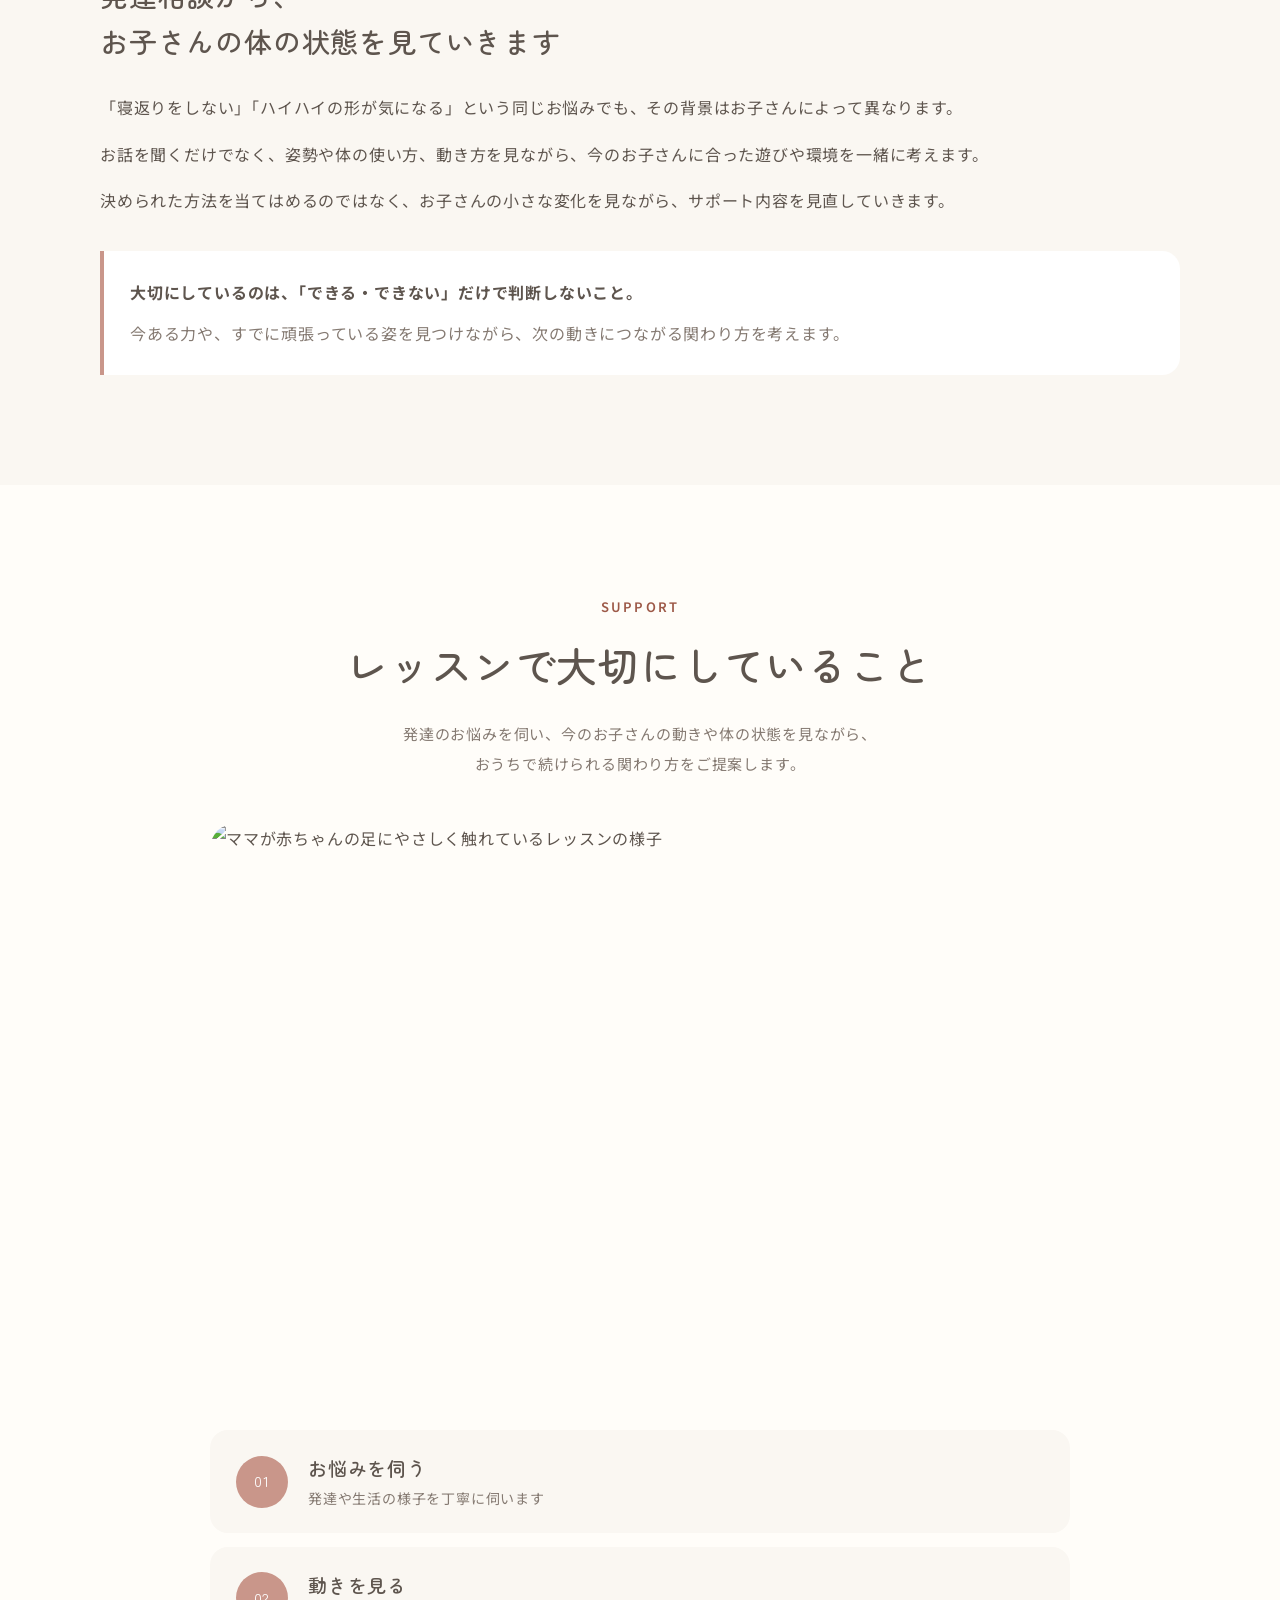
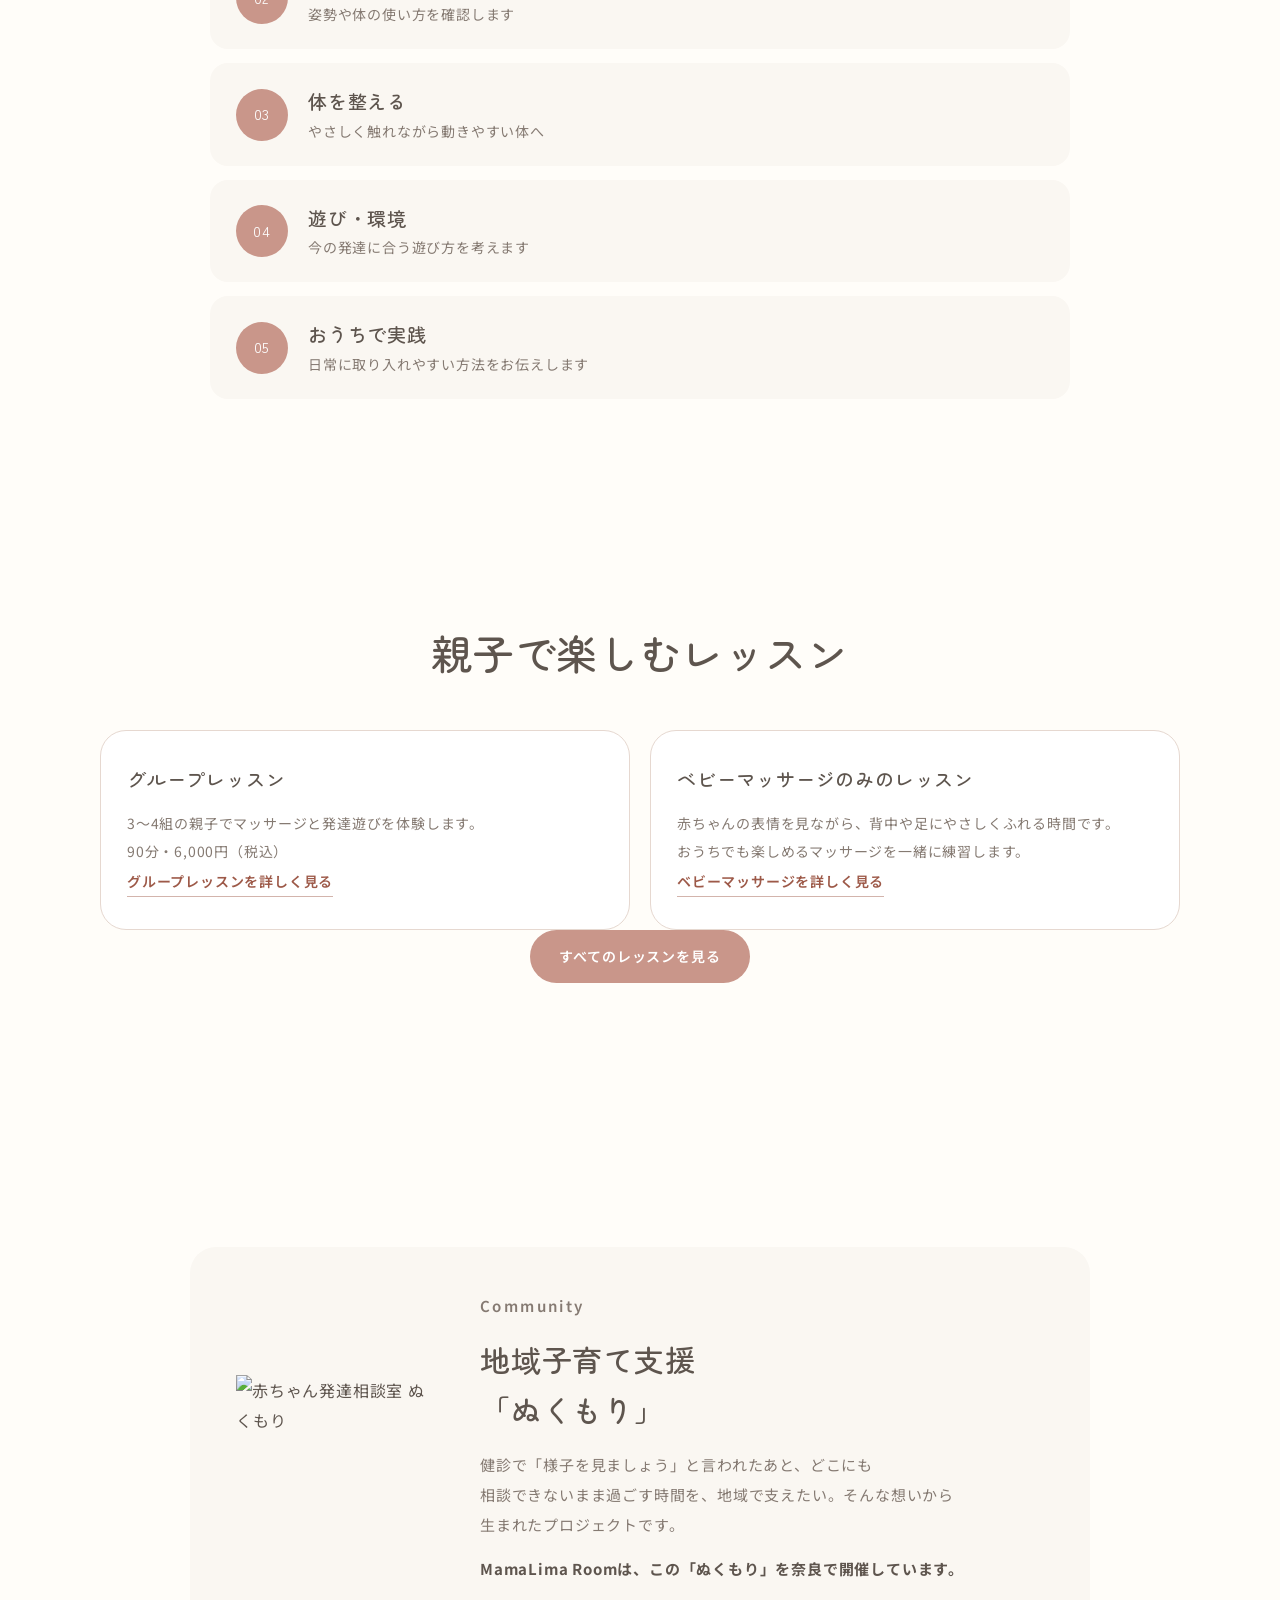
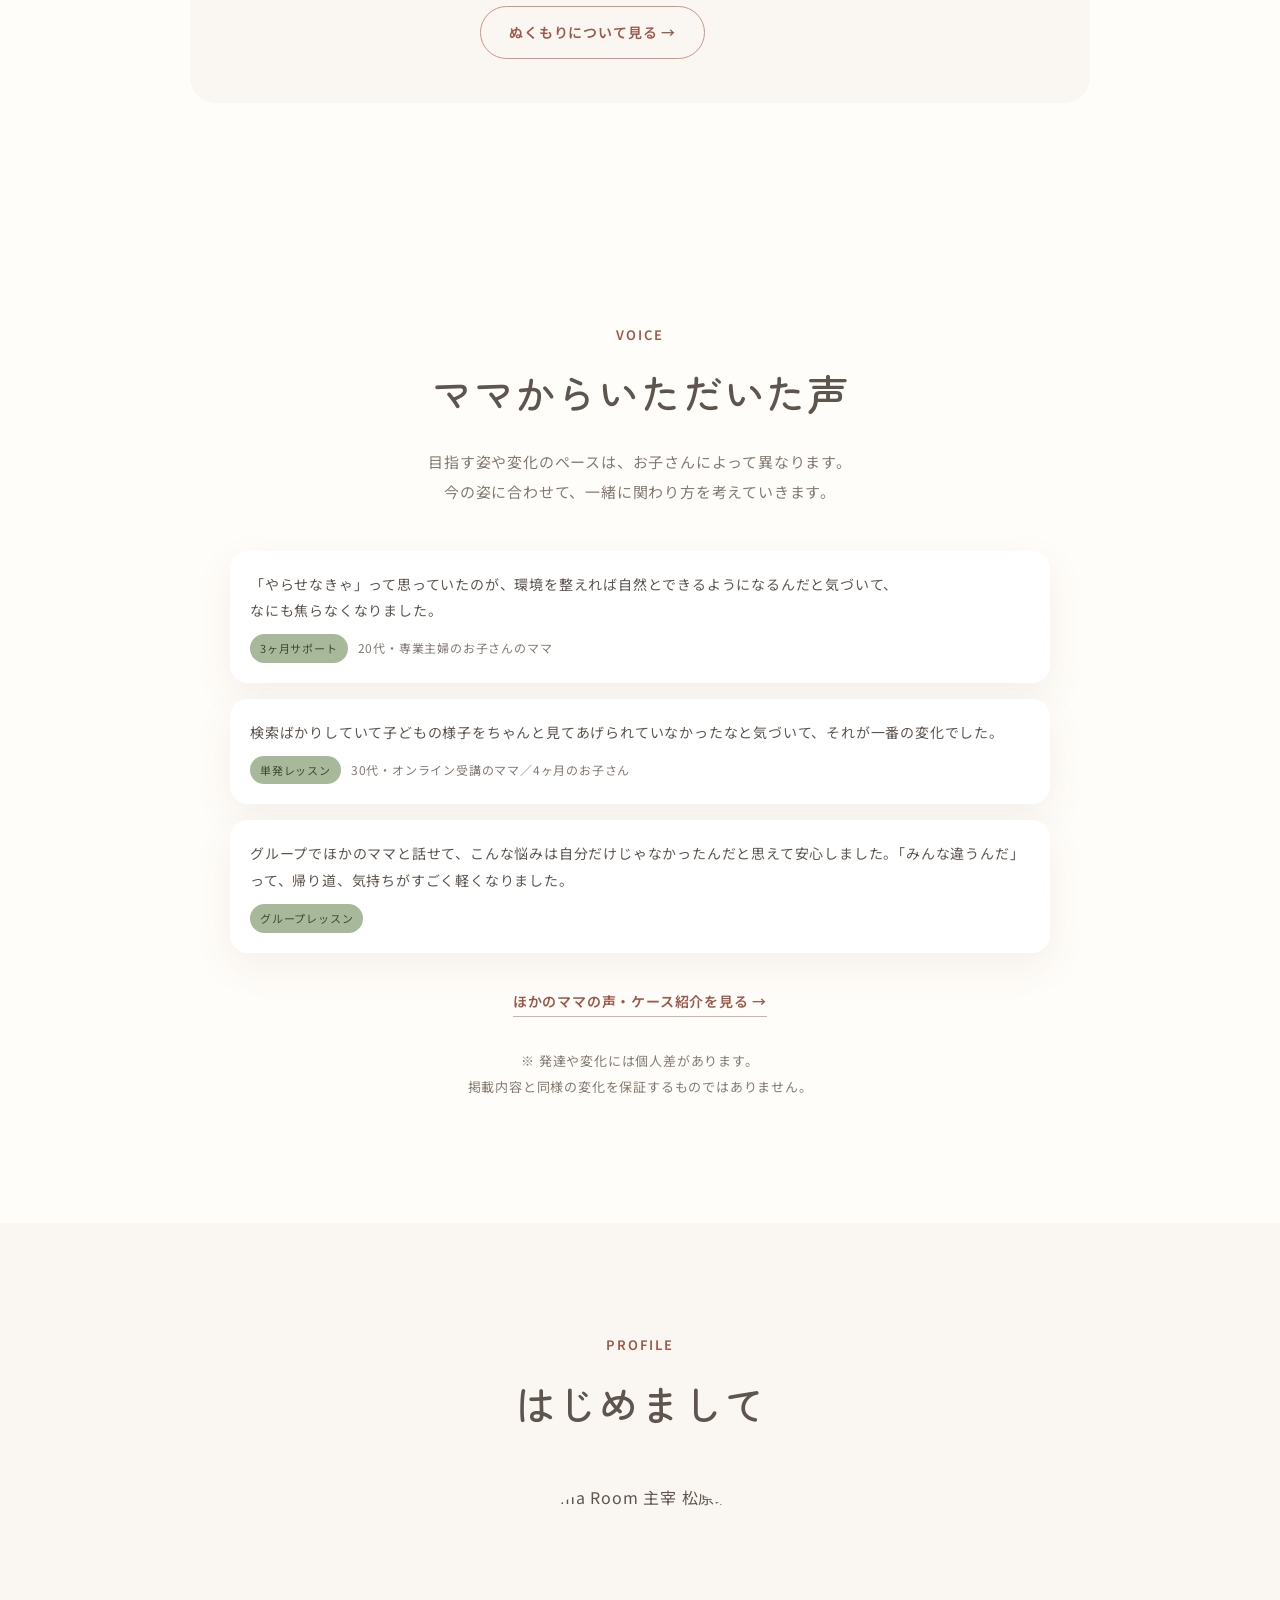
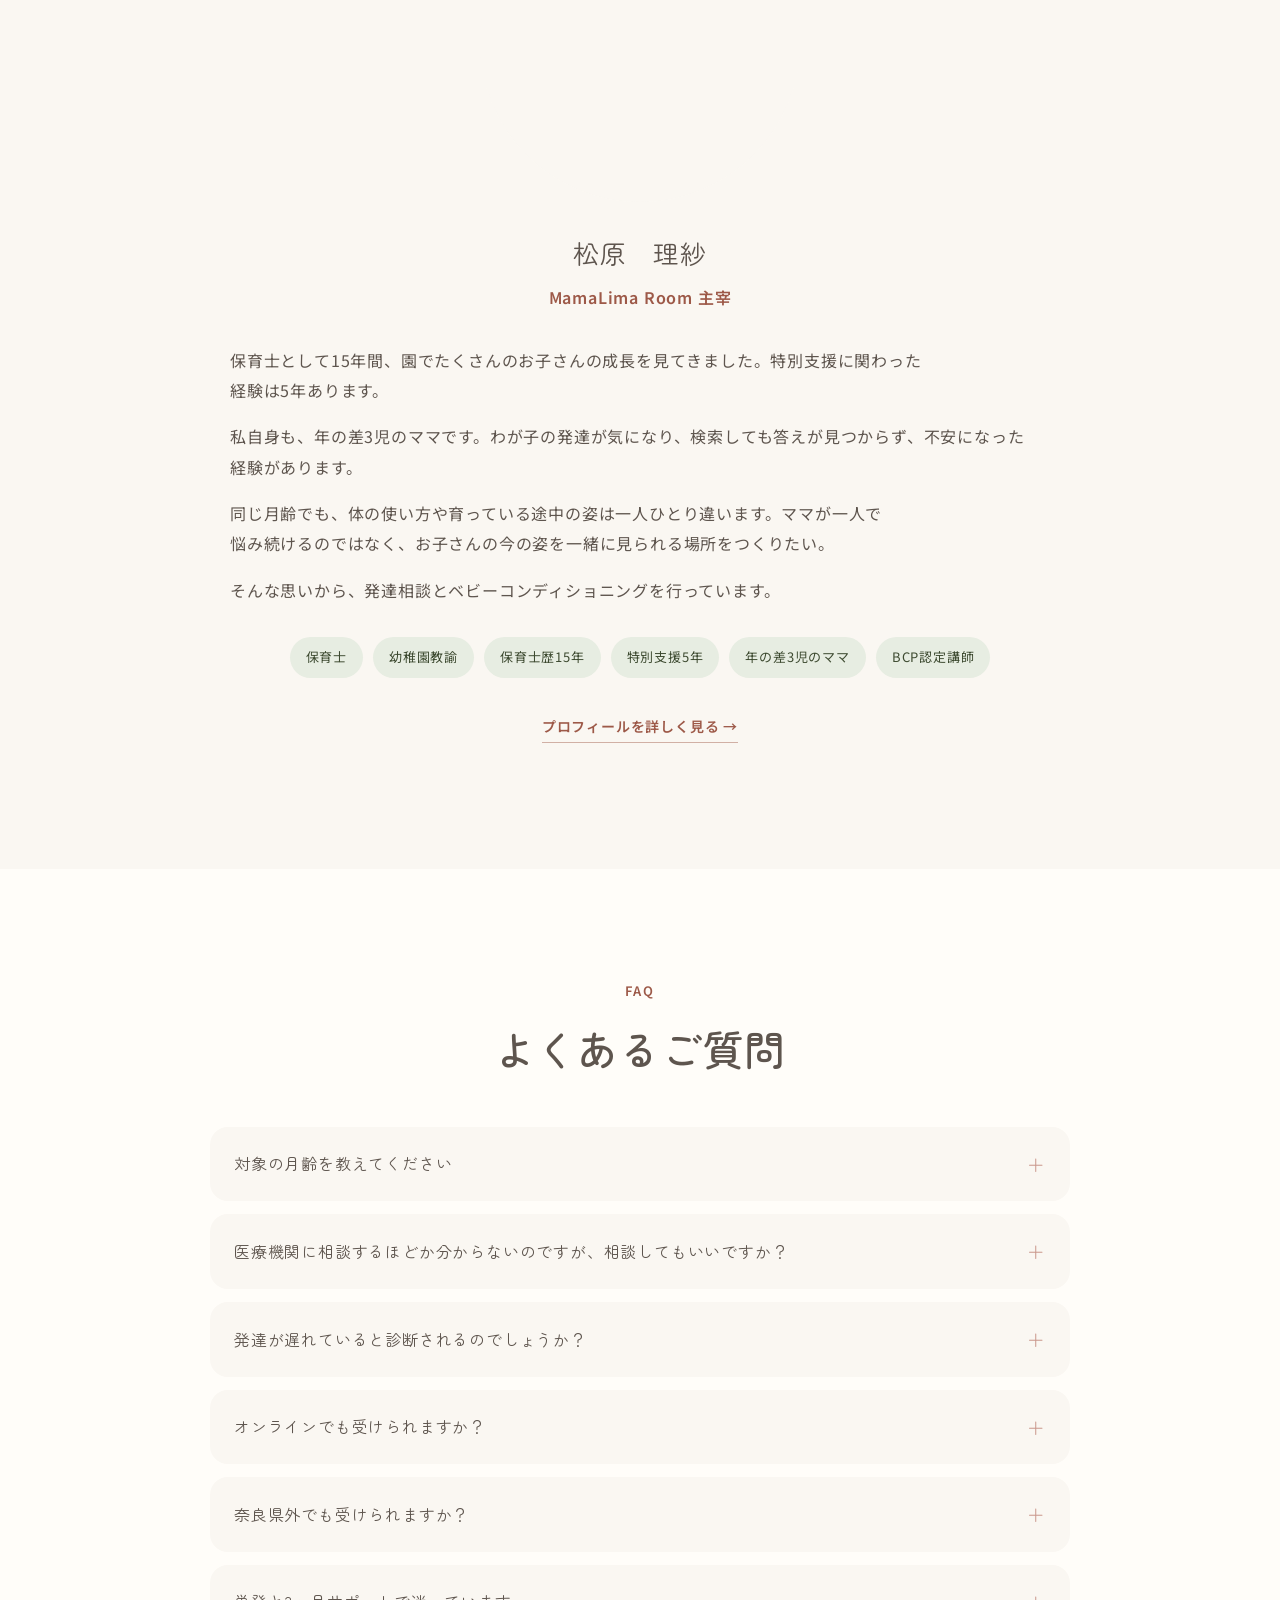
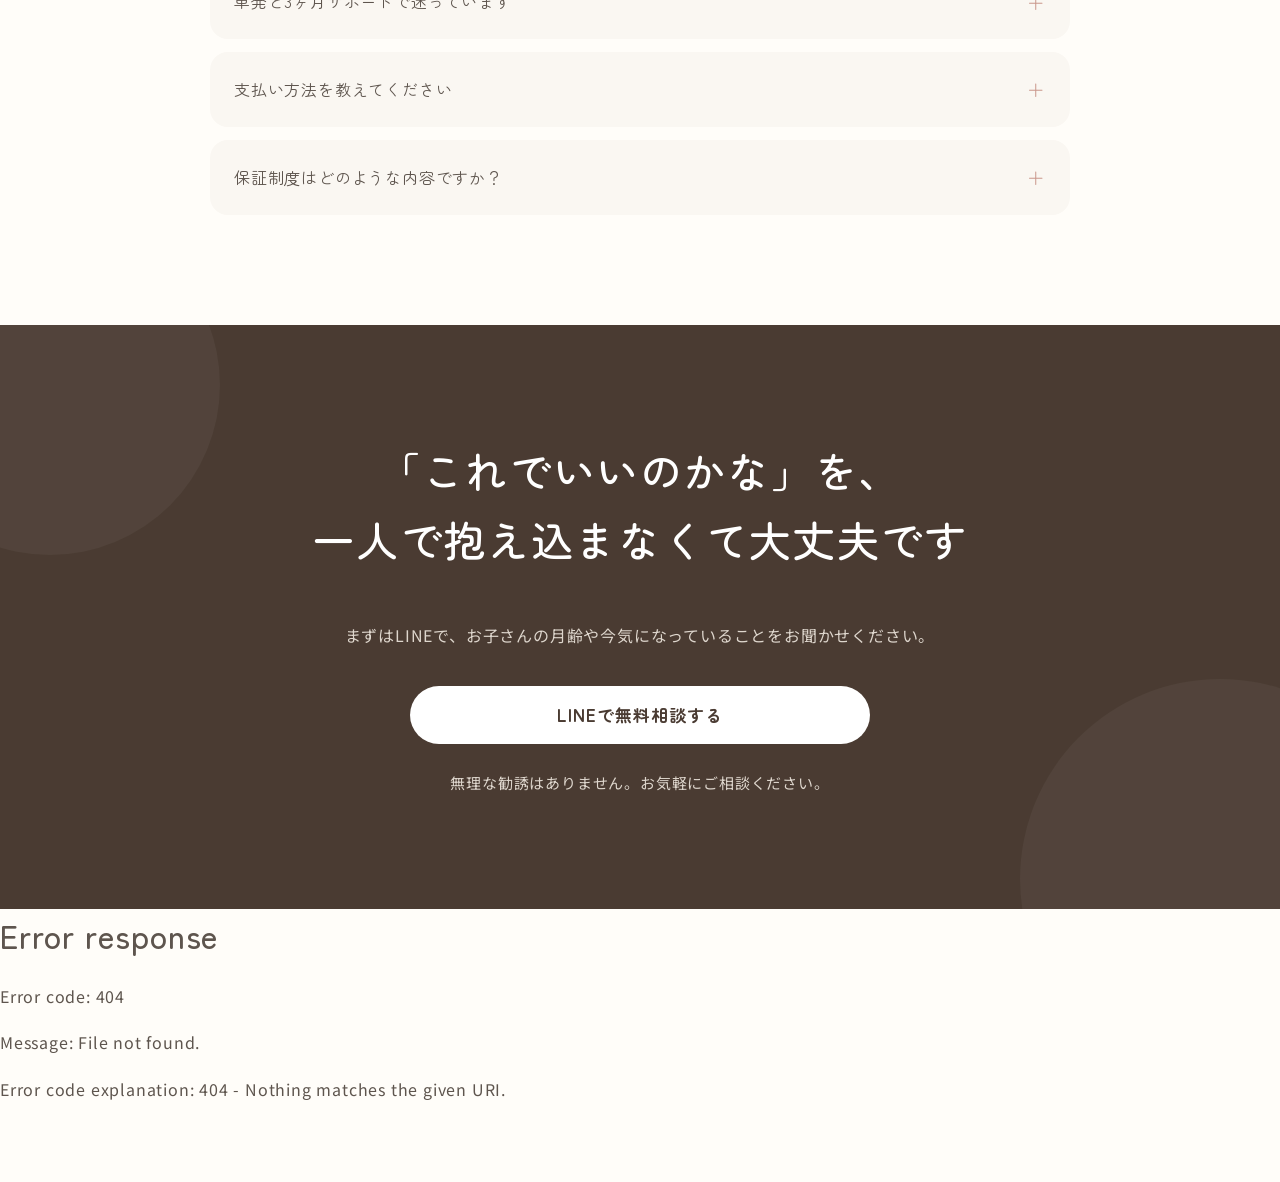
==== commit 969648b5: "親子レッスンの案内を整理 index.html" ====
--- a/index.html
+++ b/index.html
@@ -148,256 +148,12 @@
 <!-- レッスンメニュー -->
 <section id="lessons">
   <div class="section-inner">
-    <div class="heading-center">
-      <p class="section-kicker">LESSON MENU</p>
-      <h2>気軽に始められる<br>3つのサポート</h2>
-      <p class="page-lead" style="margin-top:20px;">まずは親子で気軽に参加できるグループレッスンから。<br class="pc-only">もっと個別にじっくり見てほしい方には、単発・3ヶ月の継続サポートもご用意しています。</p>
-    </div>
-
-    <div class="plan-grid">
-      <div class="plan-card is-popular">
-        <span class="ribbon">🌱 はじめての方に</span>
-        <h3>グループレッスン</h3>
-        <p class="fee">6,000円</p>
-        <p class="fee-sub">90分・税込・対面のみ</p>
-        <p>3〜4組の少人数制。ほかのママと交流しながら、おうちでできるケアと発達に合った遊びを体験できます。</p>
-        <ul>
-          <li>対象：2ヶ月〜あんよまで</li>
-          <li>お悩みのヒアリング</li>
-          <li>からだリセットマッサージ</li>
-          <li>発達に合わせた遊び</li>
-          <li>今月のチャレンジまとめ</li>
-        </ul>
-        <a href="lessons/group.html" class="btn btn-tan btn-block">詳しく見る</a>
-      </div>
-
-      <div class="plan-card">
-        <span class="label">もっと個別に見てほしい方へ</span>
-        <h3>マンツーマン<br>単発レッスン</h3>
-        <p class="fee">12,000円</p>
-        <p class="fee-sub">90分・税込・対面／オンライン</p>
-        <p>今のお子さんの姿を見ながら、当日できる遊びや関わり方をご提案します。</p>
-        <ul>
-          <li>個別レッスン</li>
-          <li>発達相談</li>
-          <li>体の状態を確認</li>
-          <li>当日のご提案</li>
-          <li>継続サポートなし</li>
-        </ul>
-        <a href="lessons/personal.html" class="btn btn-sage btn-block">単発レッスンを相談する</a>
-      </div>
-
-      <div class="plan-card">
-        <span class="label">じっくり続けて見てほしい方へ</span>
-        <h3>3ヶ月継続サポート</h3>
-        <p class="fee">30,000円／月</p>
-        <p class="fee-sub">一括 90,000円・オンライン</p>
-        <p>お子さんの変化を見ながら、約10日ごとに内容を見直していく個別サポートです。</p>
-        <ul>
-          <li>90分レッスン 月1回</li>
-          <li>オンライン相談30分 月2回</li>
-          <li>LINE相談 無制限</li>
-          <li>動画確認</li>
-          <li>特典・保証制度つき</li>
-        </ul>
-        <a href="lessons/support3m.html" class="btn btn-primary btn-block">詳しく見る</a>
-      </div>
-    </div>
-  </div>
-</section>
-
-<!-- 3ヶ月継続サポート -->
-<section style="background:#fbf1ee;">
-  <div class="section-inner">
-    <div class="heading-center">
-      <p class="section-kicker">3 MONTH SUPPORT</p>
-      <h2>もっと個別に、じっくり見てほしい方へ<br><span style="color:var(--color-primary-dark);">3ヶ月継続サポート</span></h2>
-      <p class="page-lead" style="margin-top:20px;">赤ちゃんの発達は、一度のレッスンだけでは分からないこともあります。<br class="pc-only">毎日の様子や変化を見ながら、約10日ごとに関わり方を見直していきます。</p>
-    </div>
-
-    <div class="pill-card">
-      <p class="pill-head">こんな方におすすめです</p>
-      <ul>
-        <li>今の発達に合った関わり方を知りたい</li>
-        <li>反り返りや寝返り、ハイハイなどが気になっている</li>
-        <li>一度教えてもらうだけでなく、変化を見ながら相談したい</li>
-        <li>おうちでやってみた様子を動画で確認してほしい</li>
-        <li>検索して試すことに疲れてしまった</li>
-        <li>小さな疑問も、その都度相談できる環境がほしい</li>
-      </ul>
-    </div>
-
-    <div class="feature-2col" style="margin-top:44px;">
-      <div class="item">
-        <div class="ico">🌱</div>
-        <h3>その子に合わせた<br>個別サポート</h3>
-        <p>月齢だけで判断せず、今の体の状態や動きに合わせてご提案します。</p>
-      </div>
-      <div class="item">
-        <div class="ico">🎥</div>
-        <h3>動画で<br>動きを確認</h3>
-        <p>おうちでの様子を動画で確認し、次の関わり方を考えます。</p>
-      </div>
-      <div class="item">
-        <div class="ico">💬</div>
-        <h3>LINEでいつでも<br>相談できる</h3>
-        <p>実践してみて出てきた疑問や変化を、一人で抱え込まずに相談できます。</p>
-      </div>
-      <div class="item">
-        <div class="ico">🤲</div>
-        <h3>体にやさしく<br>触れて整える</h3>
-        <p>お子さんの様子に合わせて、おうちでできる触れ方をお伝えします。</p>
-      </div>
-      <div class="item">
-        <div class="ico">🧸</div>
-        <h3>遊びながら<br>動きを引き出す</h3>
-        <p>特別な道具に頼らず、日常の遊びから動きにつなげます。</p>
-      </div>
-      <div class="item">
-        <div class="ico">🏠</div>
-        <h3>おうちの環境も<br>一緒に考える</h3>
-        <p>床やおもちゃの置き方など、動きやすい環境を一緒に整えます。</p>
-      </div>
-    </div>
-
-    <h3 class="section-title" style="margin-top:64px;">ご参加の方への特典</h3>
-    <div class="bonus-box">
-      <h3>🎁 3つの特典をお渡しします</h3>
-
-      <div class="bonus-item">
-        <p class="ttl">🎁 親子でチャレンジシート</p>
-        <p>おうちで取り組めることを、その子に合わせて整理したシートです。</p>
-      </div>
-
-      <div class="bonus-item">
-        <p class="ttl">🎁 成長を実感！チェックシート</p>
-        <p>できるようになったことを記録して、変化を目で見て確かめられます。</p>
-      </div>
-
-      <div class="bonus-item">
-        <p class="ttl">🎁 満足度保証！延長サポート</p>
-        <p>3ヶ月を終えた時点で結果基準に届いていない場合、条件を満たしていれば無料で期間を延長します。</p>
-        <p class="note">※延長保証には条件があります（下記をご確認ください）</p>
-      </div>
-    </div>
-
-    <div class="warranty">
-      <h4>保証制度について</h4>
-      <p>3ヶ月が終わった時点で「結果基準」に届いていない場合、条件を満たしていれば無料で期間を延長します。</p>
-
-      <p class="lbl">結果基準（次の2つを満たしていること）</p>
-      <ul>
-        <li>アンケートの満足度が4以上であること</li>
-        <li>ご相談時のチェックシートから、できることが＋2項目以上増えていること</li>
-      </ul>
-
-      <p class="lbl">延長の条件（4つすべてを満たすこと）</p>
-      <dl class="cond-list">
-        <dt>おうちでの実践</dt>
-        <dd>レッスンでお伝えした遊びや関わり方を、ご家庭で取り組んでいただいていること。</dd>
-
-        <dt>期間内のセッション完了</dt>
-        <dd>3ヶ月の期間内に、予定されたレッスンとオンライン相談をすべて受けていただいていること。</dd>
-
-        <dt>終了後3日以内の申請</dt>
-        <dd>3ヶ月の終了後3日以内に、延長のご希望をLINEでご連絡いただくこと。</dd>
-
-        <dt>正確なご報告</dt>
-        <dd>お子さんの様子やご家庭での取り組みについて、正確にご報告いただいていること。</dd>
-      </dl>
-
-      <ul class="note-list">
-        <li>延長は条件を満たした場合の対応です。</li>
-        <li>発達には個人差があります。</li>
-        <li>結果をお約束するものではありません。</li>
-        <li>詳しい条件はLINEでご案内します。</li>
-      </ul>
-    </div>
-
-    <h3 class="section-title" style="margin-top:64px;">料金</h3>
-    <div class="plan-box">
-      <div class="head">3ヶ月継続サポート</div>
-      <div class="body">
-        <p class="amount">30,000円 <small>／月（税込）</small></p>
-        <p class="amount-sub">一括の場合 90,000円</p>
-
-        <table class="spec-table">
-          <tr><th>日時</th><td>ご予約時に講師と打ち合わせ</td></tr>
-          <tr><th>場所</th><td>オンライン（Zoom）</td></tr>
-          <tr><th>対象</th><td>生後1か月から、あんよ開始まで</td></tr>
-          <tr><th>期間</th><td>3ヶ月</td></tr>
-          <tr><th>お支払い</th><td>銀行振込（月々／一括を選べます）</td></tr>
-        </table>
-
-        <p class="center" style="margin:26px 0 0;">
-          <a href="lessons/support3m.html" class="btn btn-outline">詳しく見る →</a>
-          <a href="reserve.html#form" class="btn btn-primary" style="margin-left:10px;">申し込む →</a>
-        </p>
-      </div>
-    </div>
-
-    <h3 class="section-title" style="margin-top:64px;">1か月のサポート内容</h3>
-    <div class="month-list">
-      <div class="item">
-        <p class="ttl">90分レッスン</p>
-        <p class="cnt">月1回</p>
-        <p>今の体の使い方や発達を見ながら、その月の関わり方を組み立てます。</p>
-      </div>
-      <div class="item">
-        <p class="ttl">オンライン相談（30分）</p>
-        <p class="cnt">月2回</p>
-        <p>レッスンの間に出てきた疑問や、小さな変化を確認します。</p>
-      </div>
-      <div class="item">
-        <p class="ttl">LINE相談</p>
-        <p class="cnt">無制限</p>
-        <p>気になったときにその場で相談できます。回数の制限はありません。</p>
-      </div>
-      <div class="item">
-        <p class="ttl">動画確認</p>
-        <p class="cnt">随時</p>
-        <p>おうちで撮った動画から動きを確認し、次の関わり方をお伝えします。</p>
-      </div>
-    </div>
-    <p class="center" style="margin-top:1.6em; color:var(--color-text-soft); font-size:13px;">
-      これを3ヶ月くり返しながら、約10日ごとに関わり方を見直していきます。
-    </p>
-  </div>
-</section>
-
-<!-- コース比較 -->
-<section class="tone-soft">
-  <div class="section-inner">
-    <div class="heading-center">
-      <p class="section-kicker">COMPARISON</p>
-      <h2>コース比較</h2>
-    </div>
-
-    <div class="compare-wrap">
-      <table class="compare-table">
-        <thead>
-          <tr><th>内容</th><th class="is-main">3ヶ月</th><th>単発</th></tr>
-        </thead>
-        <tbody>
-          <tr><th>発達相談</th><td><span class="dot">●</span></td><td><span class="dot">●</span></td></tr>
-          <tr><th>体の状態を確認</th><td><span class="dot">●</span></td><td><span class="dot">●</span></td></tr>
-          <tr><th>個別の遊び提案</th><td><span class="dot">●</span></td><td><span class="dot">●</span></td></tr>
-          <tr><th>LINE相談</th><td>無制限</td><td><span class="none">—</span></td></tr>
-          <tr><th>動画確認</th><td><span class="dot">●</span></td><td><span class="none">—</span></td></tr>
-          <tr><th>おうちでの<br>実践サポート</th><td>約10日ごとに<br>個別で見直し</td><td>当日の<br>提案のみ</td></tr>
-          <tr><th>特典・保証制度</th><td><span class="dot">●</span></td><td><span class="none">—</span></td></tr>
-          <tr><th>おすすめの方</th><td>継続して<br>見てほしい</td><td>一度<br>相談したい</td></tr>
-        </tbody>
-      </table>
-    </div>
-
-    <div class="callout-box" style="background:var(--color-bg-card); margin-top:34px;">
-      <p><strong>迷ったら、3ヶ月継続サポートがおすすめです。</strong></p>
-      <p>赤ちゃんは数週間でも身体の使い方が変わります。1回のレッスンでお伝えできるのは「その日の姿」に合うことまで。続けて見ることで、変化に合わせて関わり方を調整していけます。</p>
-      <div class="box-actions">
-        <a class="btn btn-primary" href="lessons/support3m.html">3ヶ月継続サポートを見る →</a>
-      </div>
-    </div>
+    <div class="heading-center"><h2>親子で楽しむレッスン</h2></div>
+    <div class="info-grid" style="grid-template-columns:repeat(auto-fit,minmax(min(100%,260px),1fr))">
+      <article class="info-card"><h3>グループレッスン</h3><p>3〜4組の親子でマッサージと発達遊びを体験します。</p><p>90分・6,000円（税込）</p><a href="lessons/group.html" class="link-arrow">グループレッスンを詳しく見る</a></article>
+      <article class="info-card"><h3>ベビーマッサージのみのレッスン</h3><p>赤ちゃんの表情を見ながら、背中や足にやさしくふれる時間です。おうちでも楽しめるマッサージを一緒に練習します。</p><a href="lessons/index.html#massage" class="link-arrow">ベビーマッサージを詳しく見る</a></article>
+    </div>
+    <p class="heading-center"><a class="btn btn-primary" href="lessons/index.html">すべてのレッスンを見る</a></p>
   </div>
 </section>
 
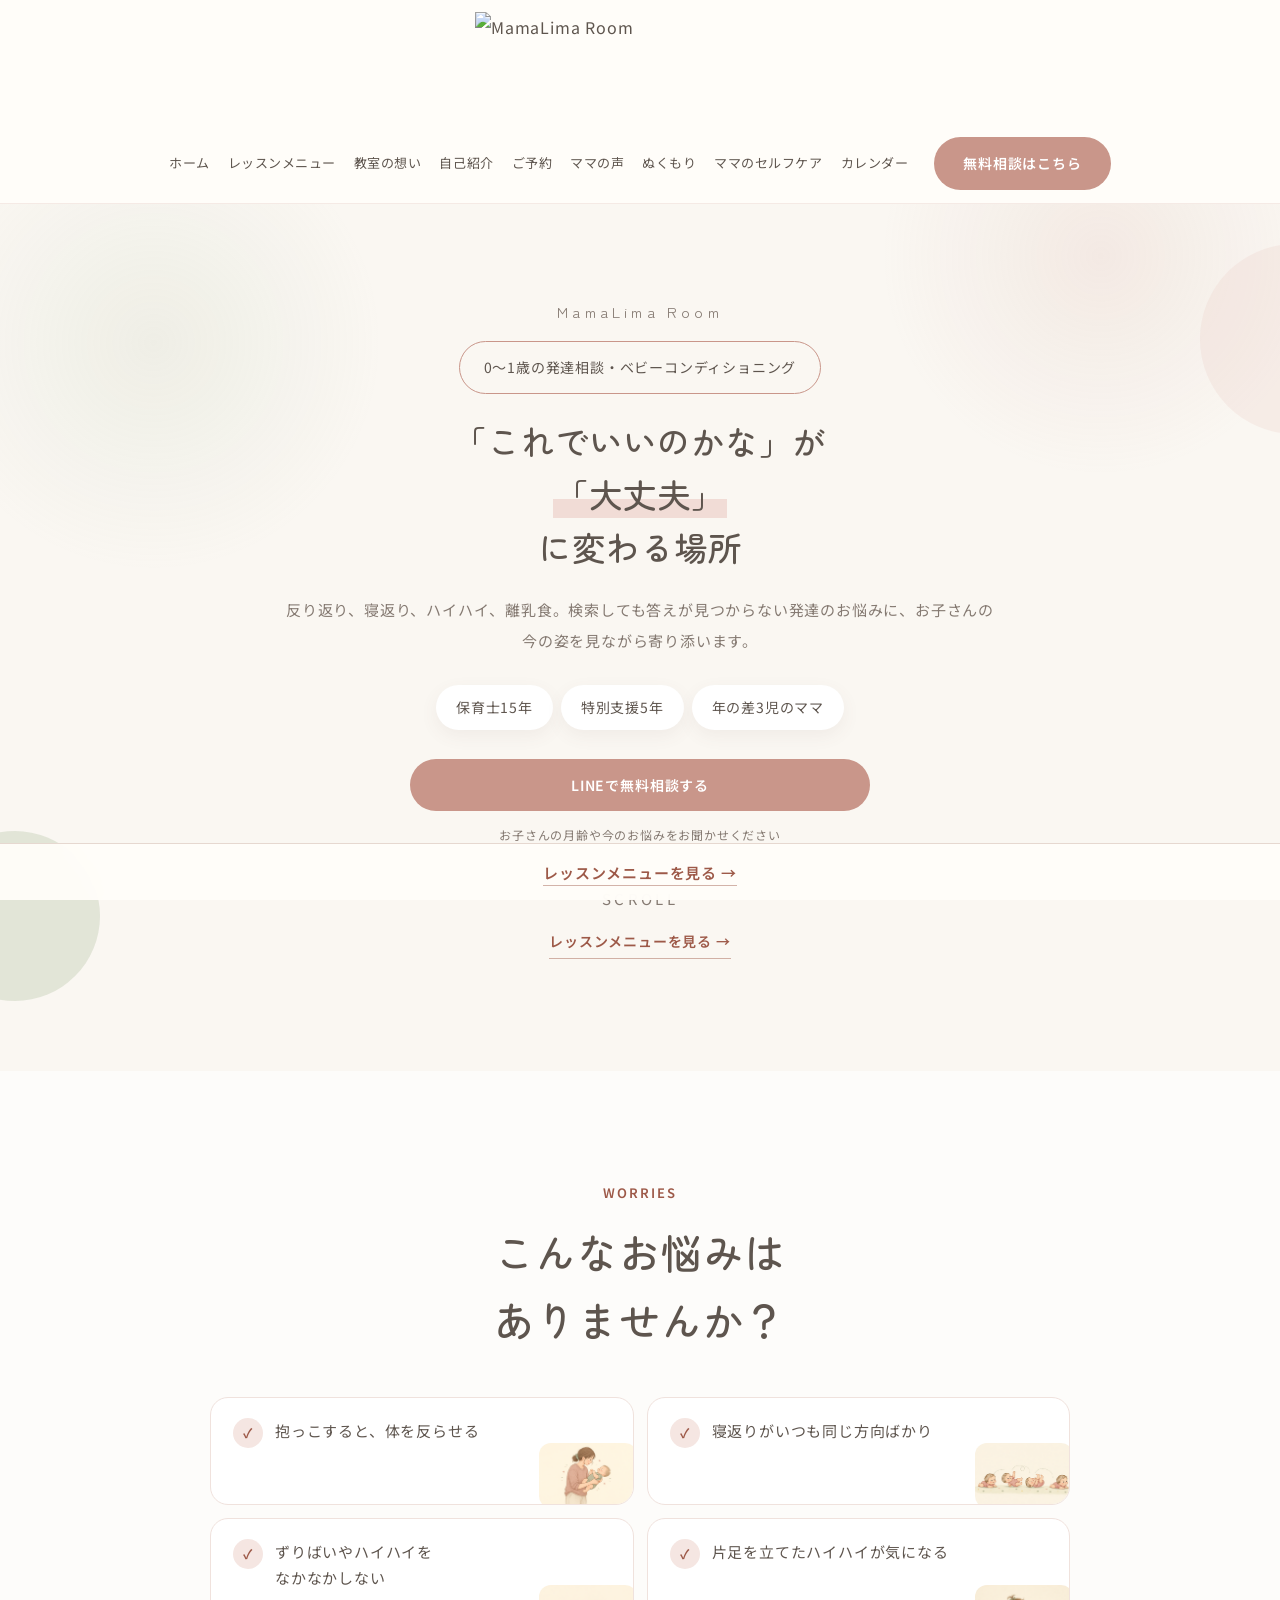
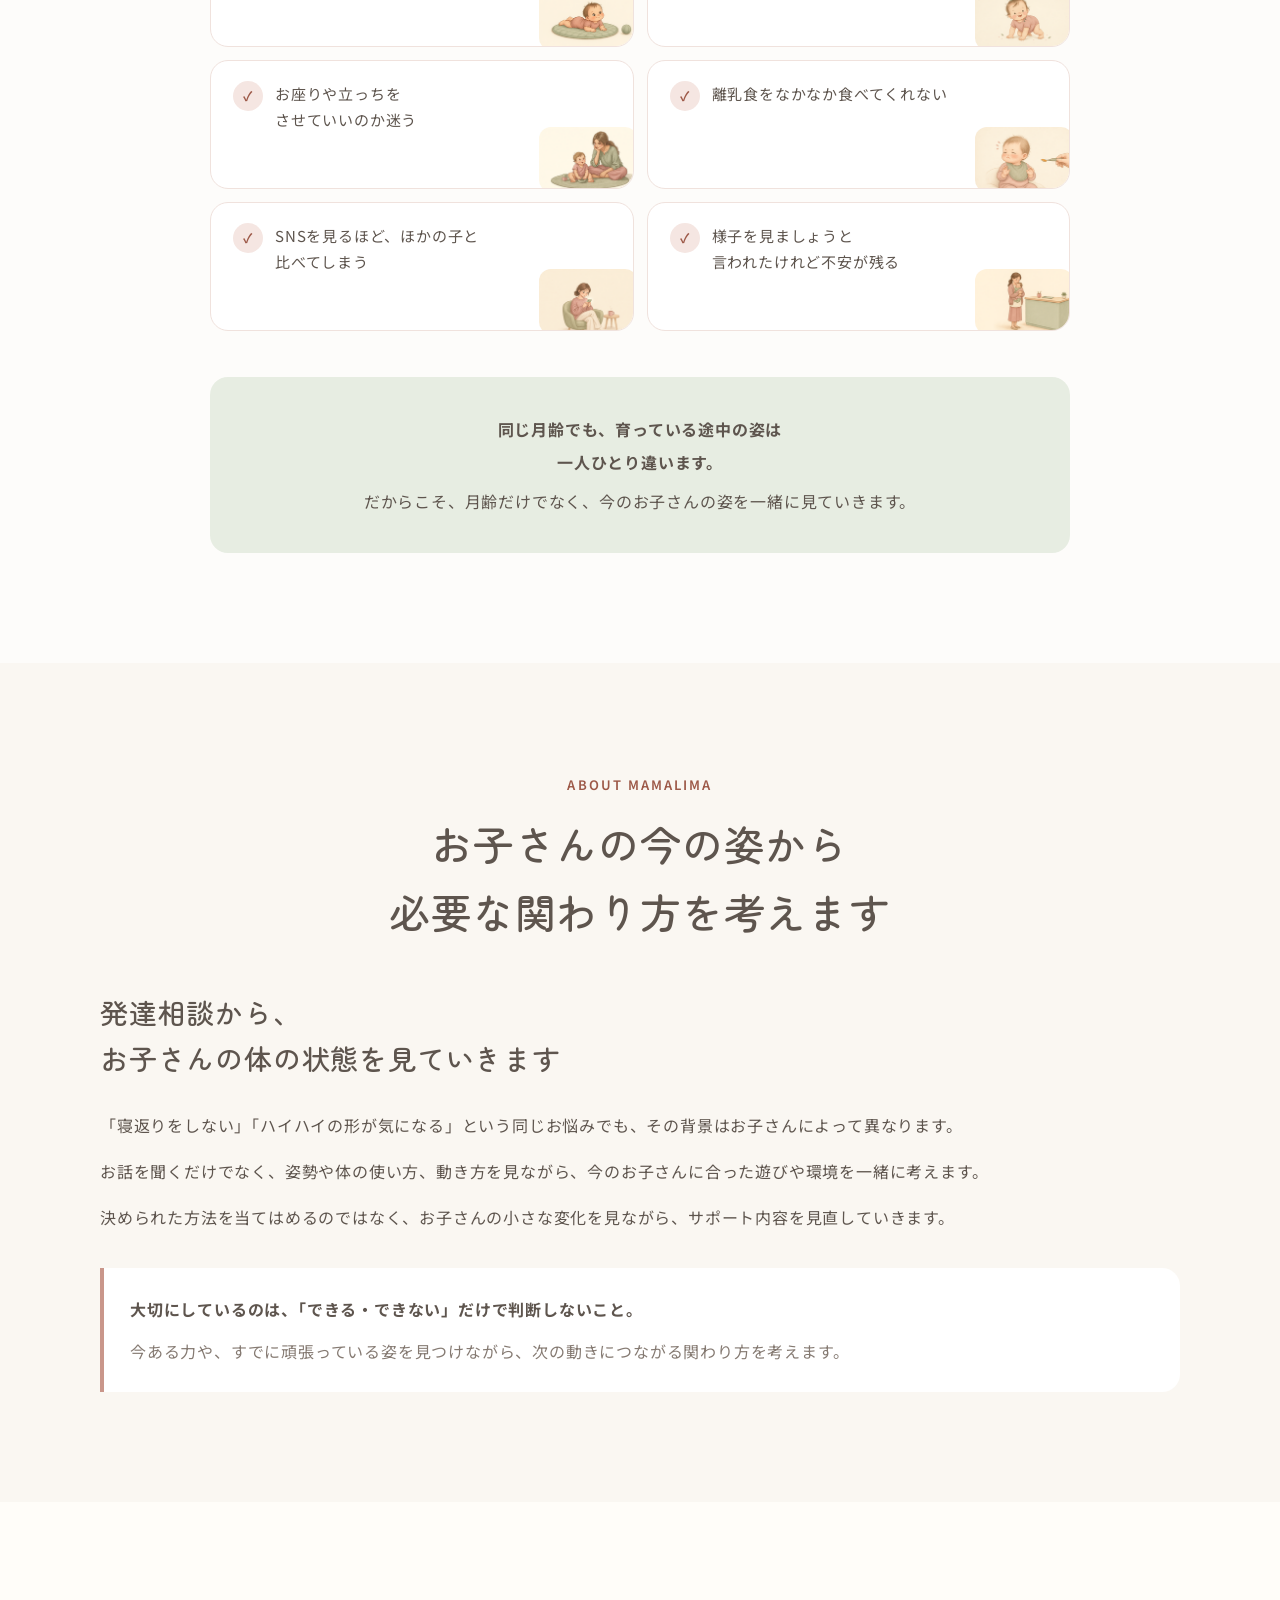
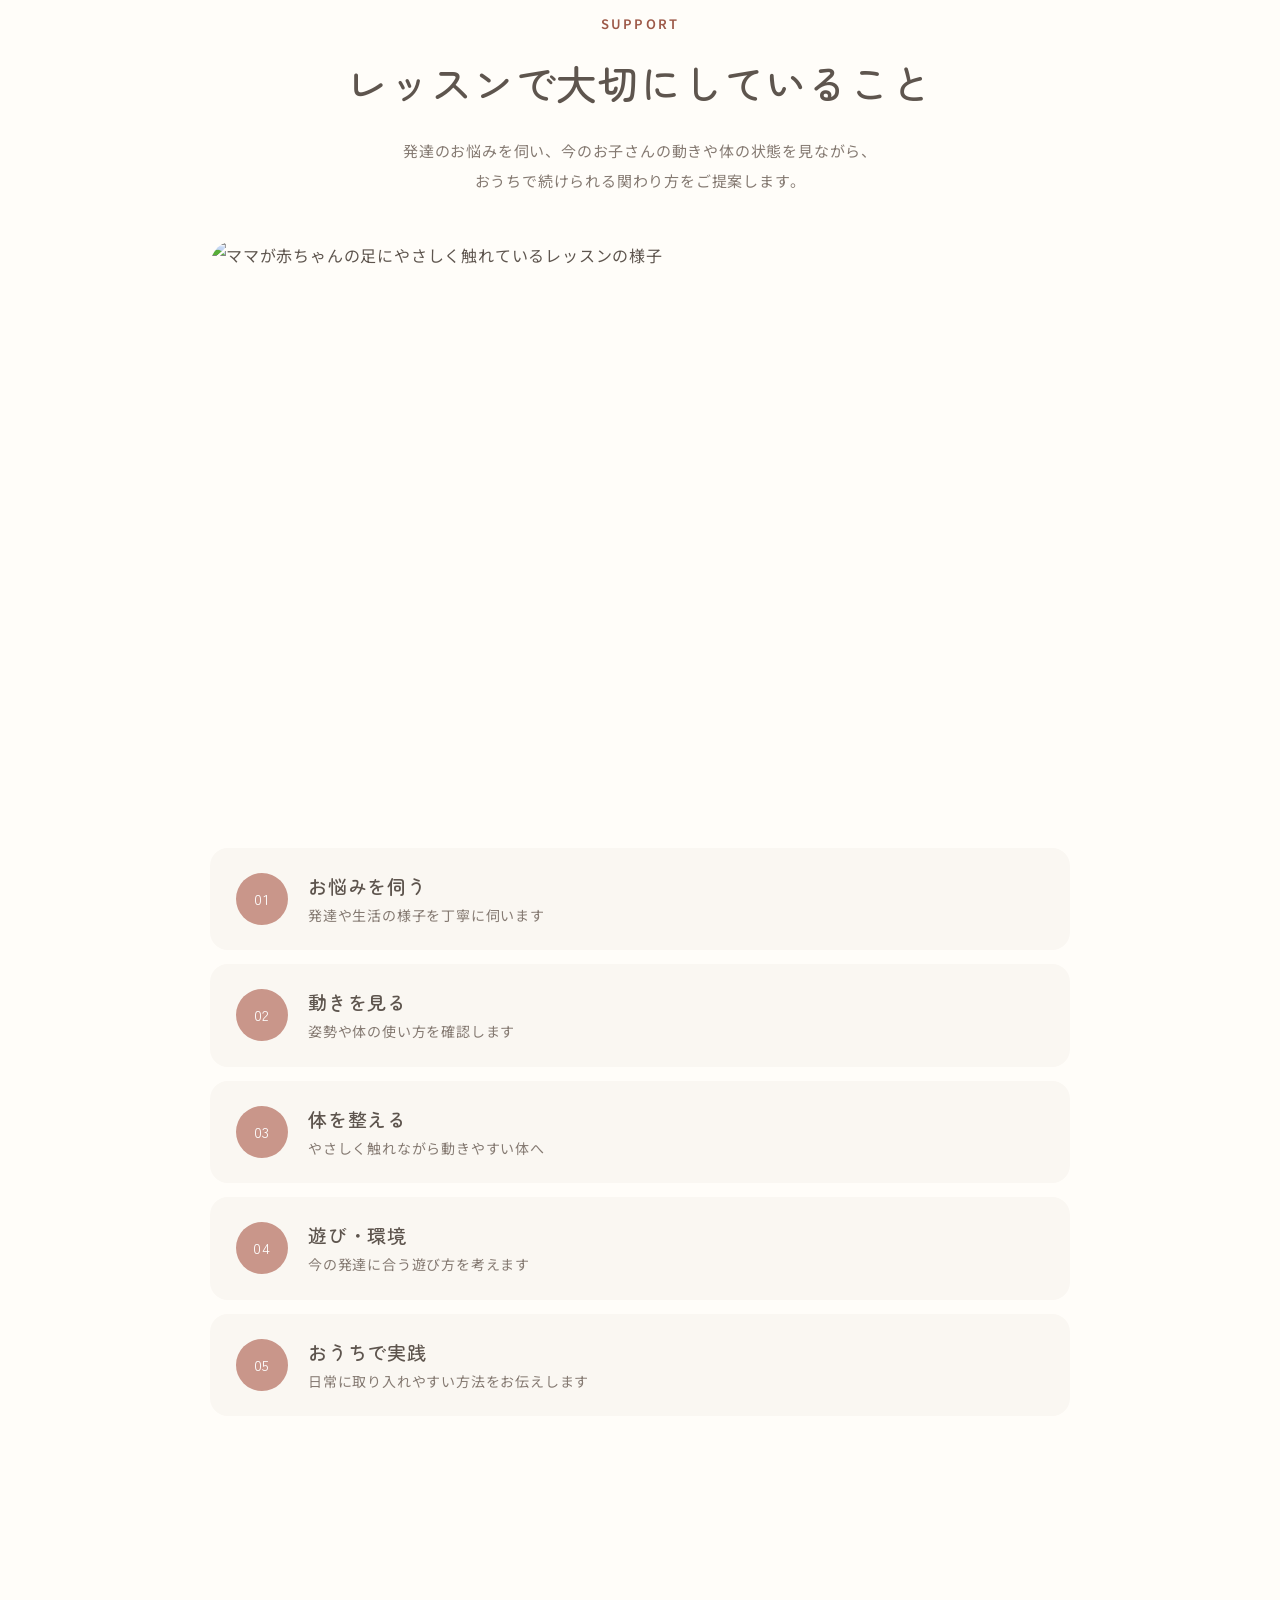
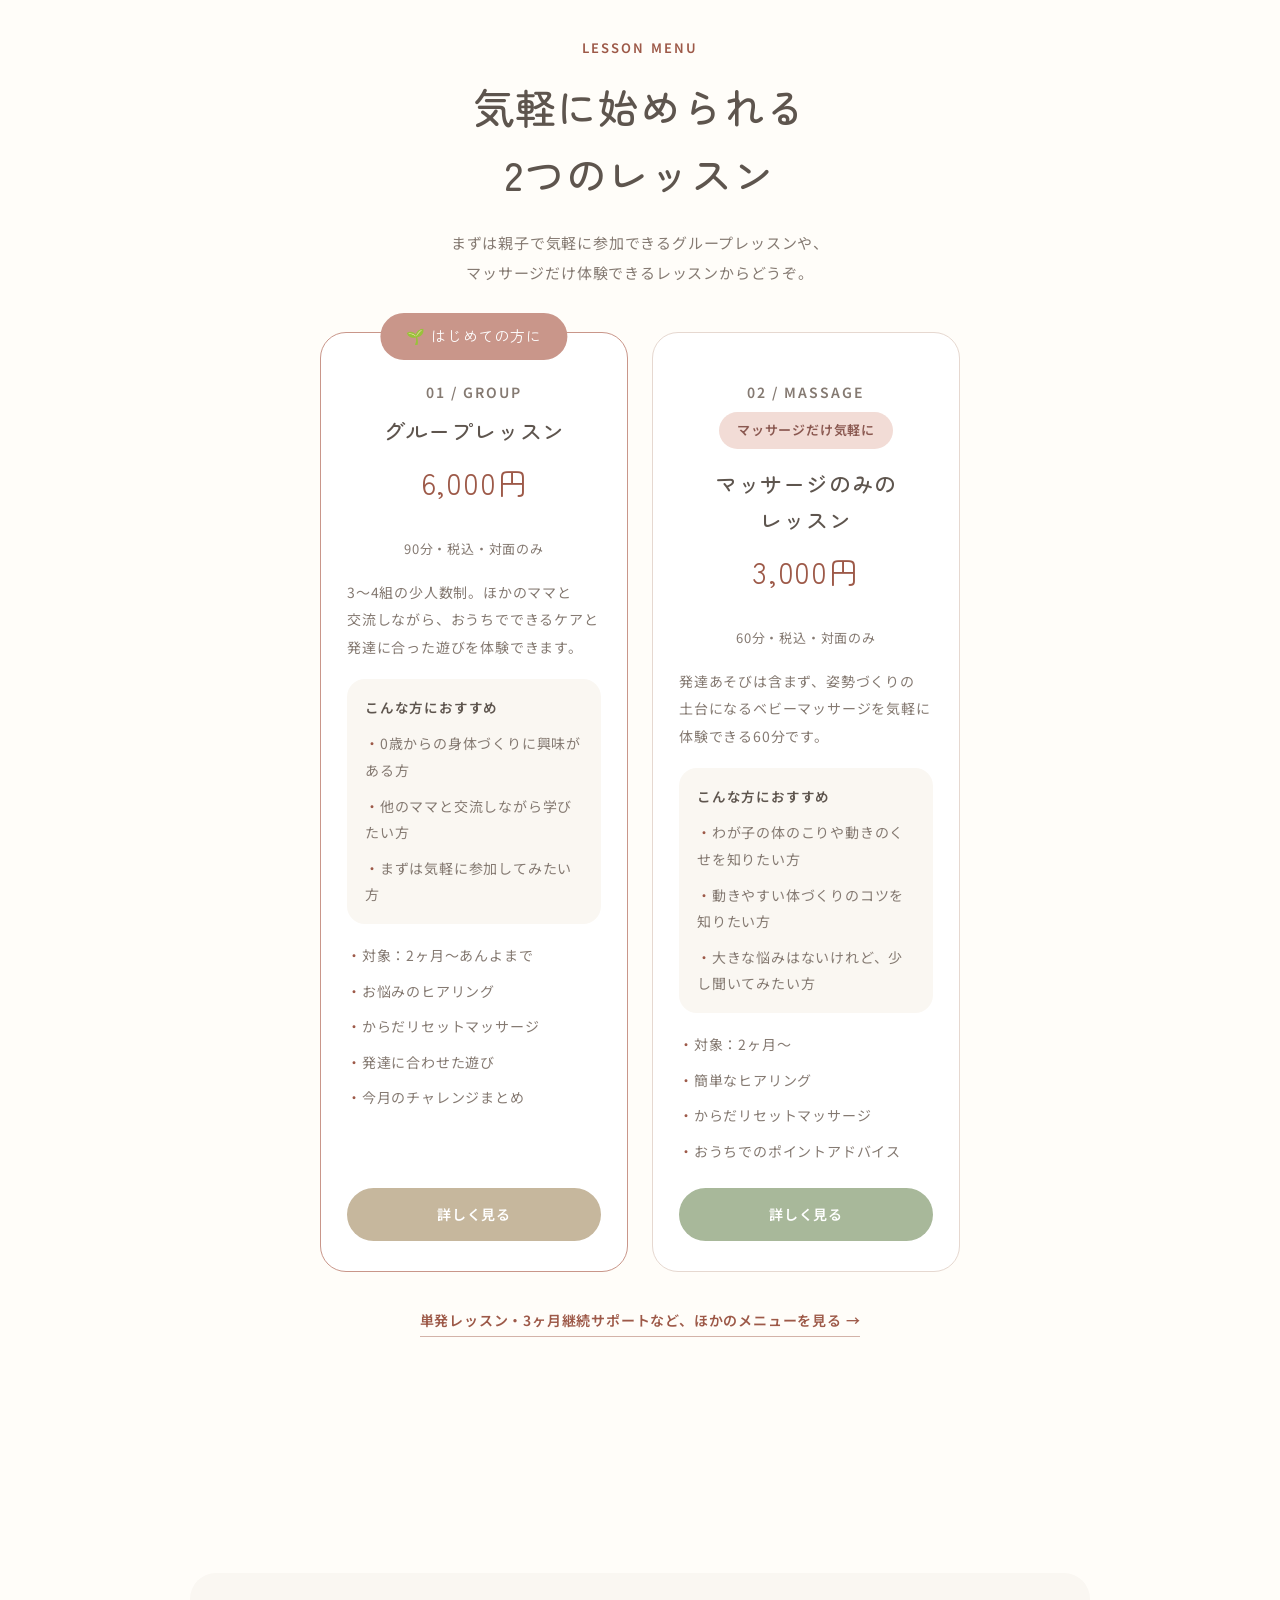
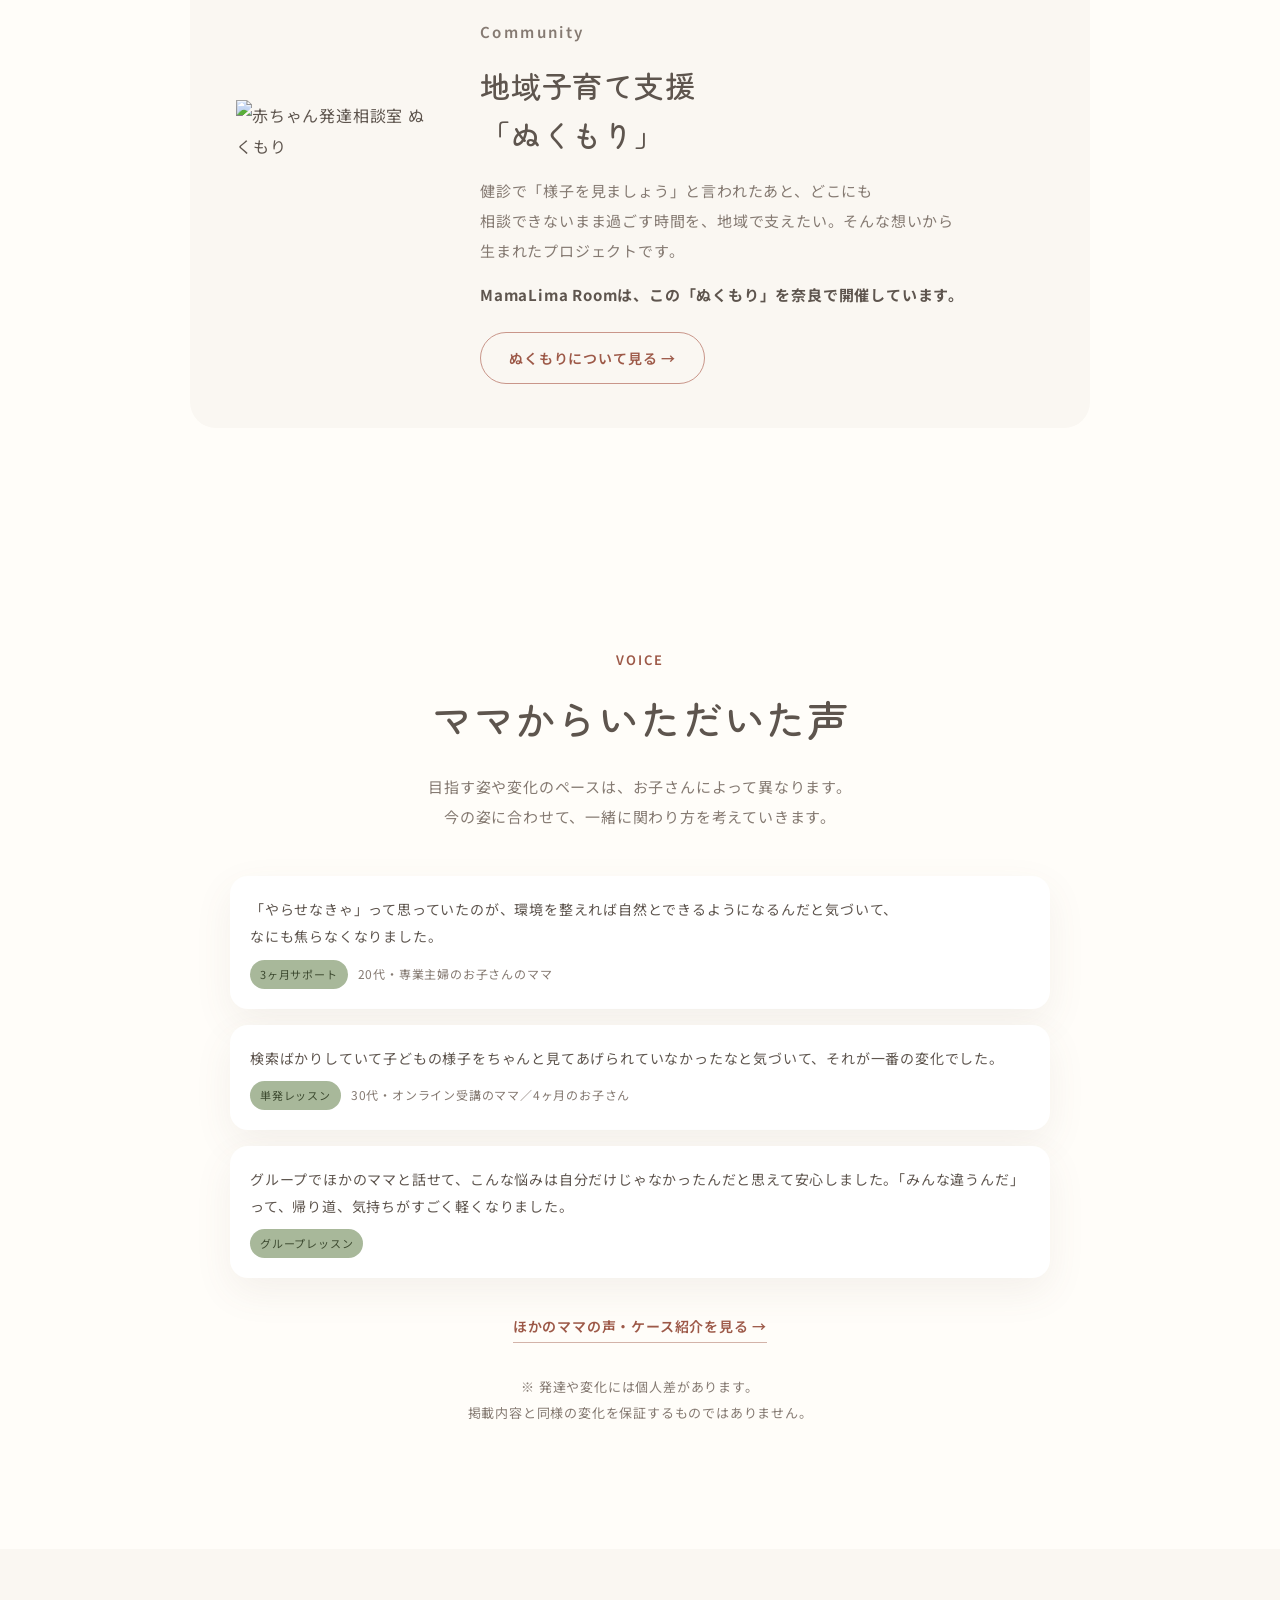
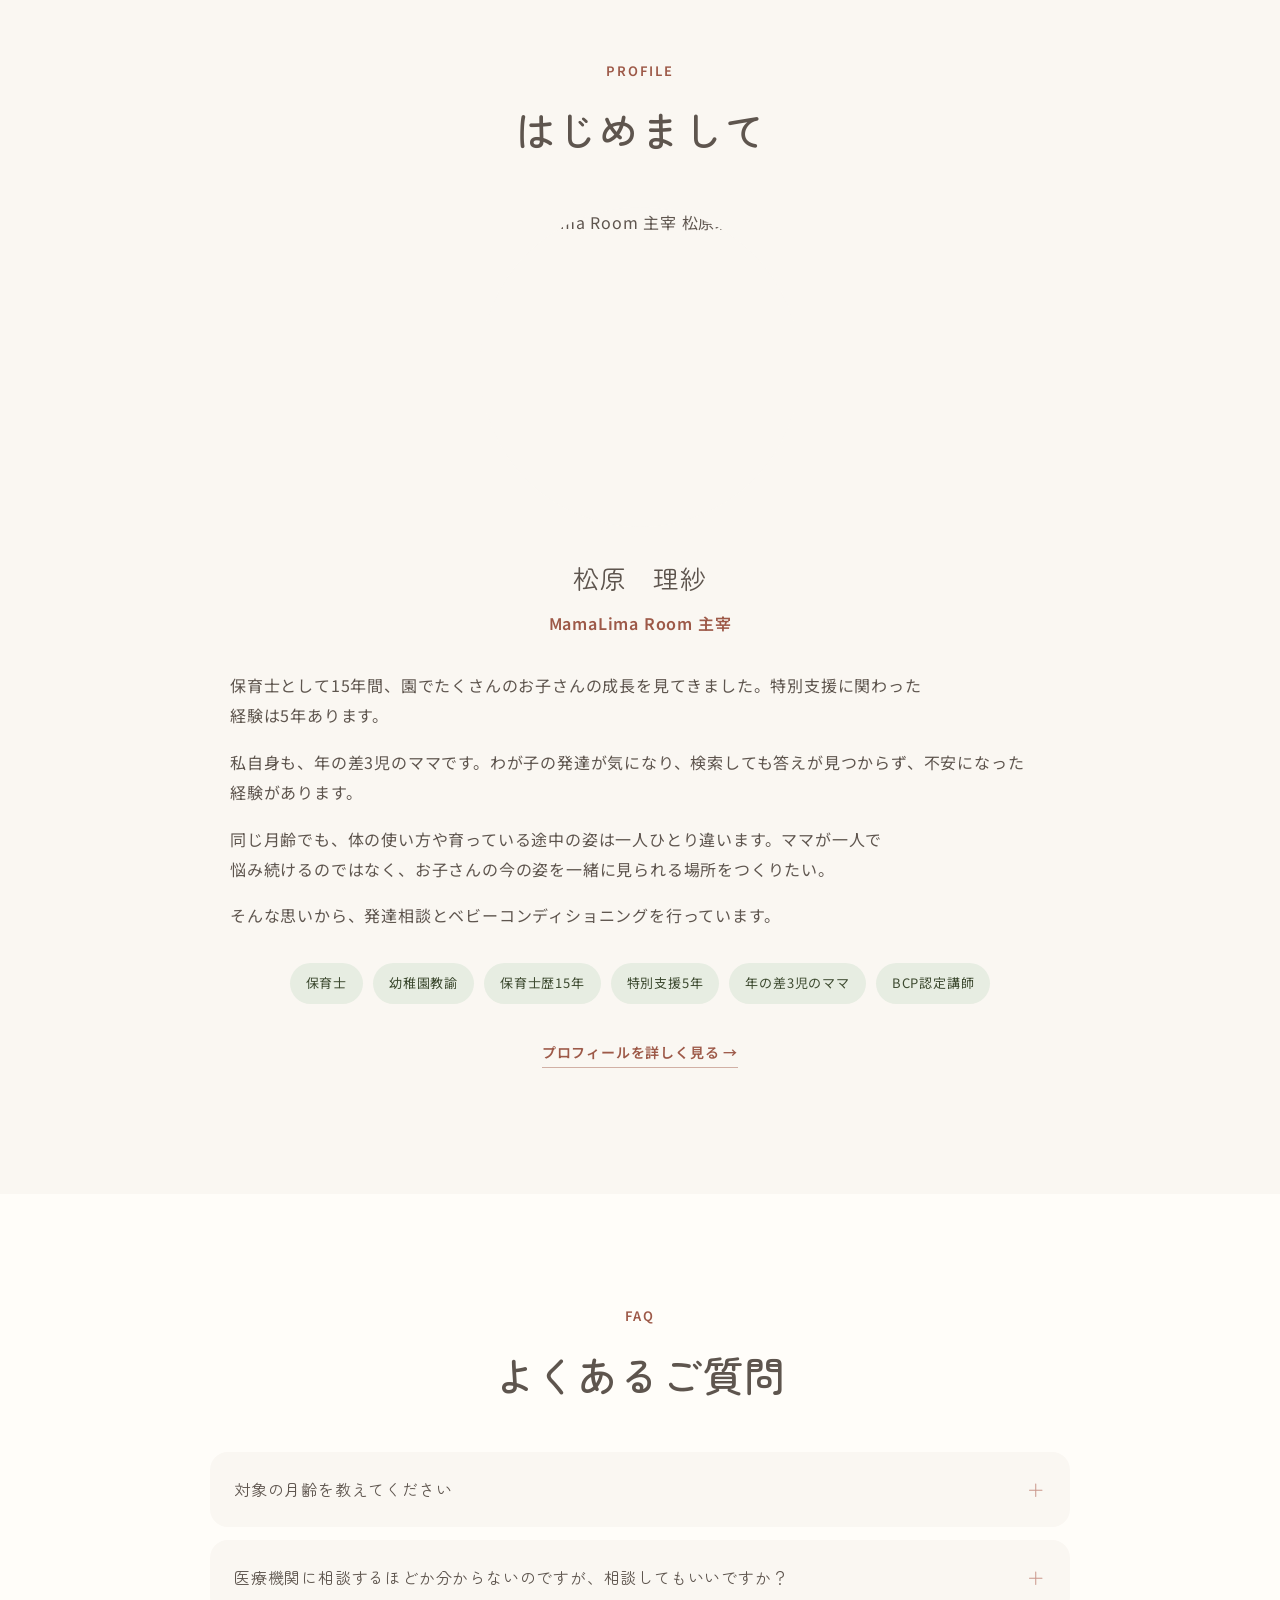
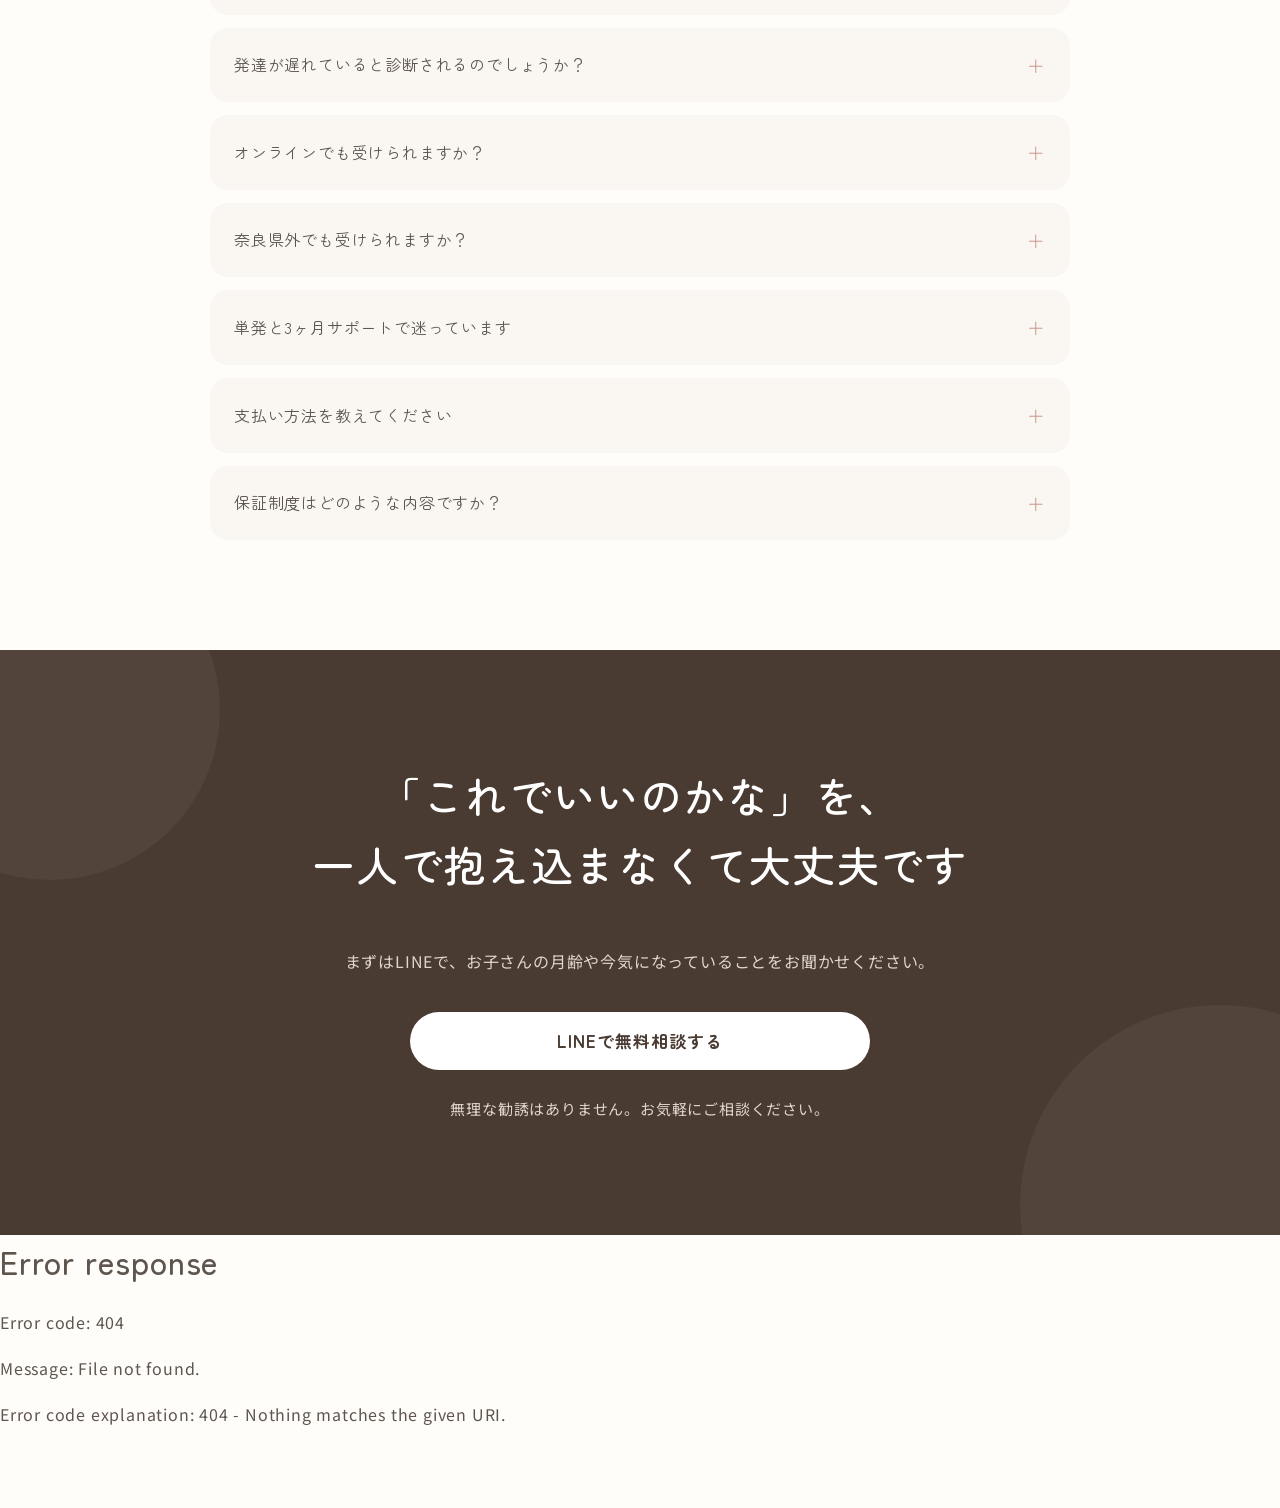
==== commit 34f0eae8: "「マッサージのみのレッスン」を新設、ホームとメニューの構成を変更 新しいレッスン「マッサージのみのレッスン」（60分・3,000円・対面のみ・ 発達あそびは含まずベビーマッサージのみ）を追加。  - " ====
--- a/index.html
+++ b/index.html
@@ -39,17 +39,6 @@
   </div>
 </section>
 
-<section id="yawaragi" aria-labelledby="yawaragi-title">
-  <div class="wrap heading-center">
-    <p class="badge">王寺町・教室を企画中</p>
-    <h2 id="yawaragi-title">王寺やわらぎトラスト<br>親子からだづくり教室</h2>
-    <p>親子でふれあいながら、ボールや布を使って、おうちでも楽しめる遊びを一緒に見つける教室です。</p>
-    <p><strong>日時</strong>　月曜・月2回　10:45〜11:45<br><strong>会場</strong>　いずみスクエア　プレイロット</p>
-    <p>初回の開催日・参加費・お申し込み方法は、決まり次第お知らせします。</p>
-    <p><a class="link-arrow" href="https://www.y-trust.org/">詳しくは王寺やわらぎトラスト公式サイトへ</a></p>
-  </div>
-</section>
-
 <!-- こんなお悩みはありませんか？ -->
 <section class="worry-section">
   <div class="wrap wrap-wide">
@@ -60,36 +49,36 @@
 
     <div class="worry-list">
       <div class="worry-item">
-        <img class="worry-illustration" src="images/worries/arching.webp" width="144" height="144" loading="lazy" decoding="async" alt="">
-        <span>抱っこすると、体を反らせる</span>
-      </div>
-      <div class="worry-item">
-        <img class="worry-illustration" src="images/worries/rolling.webp" width="144" height="144" loading="lazy" decoding="async" alt="">
-        <span>寝返りがいつも同じ方向ばかり</span>
-      </div>
-      <div class="worry-item">
-        <img class="worry-illustration" src="images/worries/reaching.webp" width="144" height="144" loading="lazy" decoding="async" alt="">
-        <span>ずりばいやハイハイをなかなかしない</span>
-      </div>
-      <div class="worry-item">
-        <img class="worry-illustration" src="images/worries/crawling.webp" width="144" height="144" loading="lazy" decoding="async" alt="">
-        <span>片足を立てたハイハイが気になる</span>
-      </div>
-      <div class="worry-item">
-        <img class="worry-illustration" src="images/worries/sitting.webp" width="144" height="144" loading="lazy" decoding="async" alt="">
-        <span>お座りや立っちをさせていいのか迷う</span>
-      </div>
-      <div class="worry-item">
-        <img class="worry-illustration" src="images/worries/feeding.webp" width="144" height="144" loading="lazy" decoding="async" alt="">
-        <span>離乳食をなかなか食べてくれない</span>
-      </div>
-      <div class="worry-item">
-        <img class="worry-illustration" src="images/worries/comparing.webp" width="144" height="144" loading="lazy" decoding="async" alt="">
-        <span>SNSを見るほど、ほかの子と比べてしまう</span>
-      </div>
-      <div class="worry-item">
-        <img class="worry-illustration" src="images/worries/checkup.webp" width="144" height="144" loading="lazy" decoding="async" alt="">
-        <span>様子を見ましょうと言われたけれど不安が残る</span>
+        <p class="worry-text">抱っこすると、体を反らせる</p>
+        <img class="worry-illust" src="images/worry-illust-01.png" alt="" loading="lazy">
+      </div>
+      <div class="worry-item">
+        <p class="worry-text">寝返りがいつも同じ方向ばかり</p>
+        <img class="worry-illust" src="images/worry-illust-02.png" alt="" loading="lazy">
+      </div>
+      <div class="worry-item">
+        <p class="worry-text">ずりばいやハイハイをなかなかしない</p>
+        <img class="worry-illust" src="images/worry-illust-03.png" alt="" loading="lazy">
+      </div>
+      <div class="worry-item">
+        <p class="worry-text">片足を立てたハイハイが気になる</p>
+        <img class="worry-illust" src="images/worry-illust-04.png" alt="" loading="lazy">
+      </div>
+      <div class="worry-item">
+        <p class="worry-text">お座りや立っちをさせていいのか迷う</p>
+        <img class="worry-illust" src="images/worry-illust-05.png" alt="" loading="lazy">
+      </div>
+      <div class="worry-item">
+        <p class="worry-text">離乳食をなかなか食べてくれない</p>
+        <img class="worry-illust" src="images/worry-illust-06.png" alt="" loading="lazy">
+      </div>
+      <div class="worry-item">
+        <p class="worry-text">SNSを見るほど、ほかの子と比べてしまう</p>
+        <img class="worry-illust" src="images/worry-illust-07.png" alt="" loading="lazy">
+      </div>
+      <div class="worry-item">
+        <p class="worry-text">様子を見ましょうと言われたけれど不安が残る</p>
+        <img class="worry-illust" src="images/worry-illust-08.png" alt="" loading="lazy">
       </div>
     </div>
 
@@ -148,12 +137,66 @@
 <!-- レッスンメニュー -->
 <section id="lessons">
   <div class="section-inner">
-    <div class="heading-center"><h2>親子で楽しむレッスン</h2></div>
-    <div class="info-grid" style="grid-template-columns:repeat(auto-fit,minmax(min(100%,260px),1fr))">
-      <article class="info-card"><h3>グループレッスン</h3><p>3〜4組の親子でマッサージと発達遊びを体験します。</p><p>90分・6,000円（税込）</p><a href="lessons/group.html" class="link-arrow">グループレッスンを詳しく見る</a></article>
-      <article class="info-card"><h3>ベビーマッサージのみのレッスン</h3><p>赤ちゃんの表情を見ながら、背中や足にやさしくふれる時間です。おうちでも楽しめるマッサージを一緒に練習します。</p><a href="lessons/index.html#massage" class="link-arrow">ベビーマッサージを詳しく見る</a></article>
-    </div>
-    <p class="heading-center"><a class="btn btn-primary" href="lessons/index.html">すべてのレッスンを見る</a></p>
+    <div class="heading-center">
+      <p class="section-kicker">LESSON MENU</p>
+      <h2>気軽に始められる<br>2つのレッスン</h2>
+      <p class="page-lead" style="margin-top:20px;">まずは親子で気軽に参加できるグループレッスンや、<br class="pc-only">マッサージだけ体験できるレッスンからどうぞ。</p>
+    </div>
+
+    <div class="plan-grid">
+      <div class="plan-card is-popular">
+        <p class="card-eyebrow">01 / GROUP</p>
+        <span class="ribbon">🌱 はじめての方に</span>
+        <h3>グループレッスン</h3>
+        <p class="fee">6,000円</p>
+        <p class="fee-sub">90分・税込・対面のみ</p>
+        <p>3〜4組の少人数制。ほかのママと交流しながら、おうちでできるケアと発達に合った遊びを体験できます。</p>
+        <div class="recommend-box">
+          <p class="recommend-head">こんな方におすすめ</p>
+          <ul>
+            <li>0歳からの身体づくりに興味がある方</li>
+            <li>他のママと交流しながら学びたい方</li>
+            <li>まずは気軽に参加してみたい方</li>
+          </ul>
+        </div>
+        <ul>
+          <li>対象：2ヶ月〜あんよまで</li>
+          <li>お悩みのヒアリング</li>
+          <li>からだリセットマッサージ</li>
+          <li>発達に合わせた遊び</li>
+          <li>今月のチャレンジまとめ</li>
+        </ul>
+        <a href="lessons/group.html" class="btn btn-tan btn-block">詳しく見る</a>
+      </div>
+
+      <div class="plan-card">
+        <p class="card-eyebrow">02 / MASSAGE</p>
+        <span class="label">マッサージだけ気軽に</span>
+        <h3>マッサージのみの<br>レッスン</h3>
+        <p class="fee">3,000円</p>
+        <p class="fee-sub">60分・税込・対面のみ</p>
+        <p>発達あそびは含まず、姿勢づくりの土台になるベビーマッサージを気軽に体験できる60分です。</p>
+        <div class="recommend-box">
+          <p class="recommend-head">こんな方におすすめ</p>
+          <ul>
+            <li>わが子の体のこりや動きのくせを知りたい方</li>
+            <li>動きやすい体づくりのコツを知りたい方</li>
+            <li>大きな悩みはないけれど、少し聞いてみたい方</li>
+          </ul>
+        </div>
+        <ul>
+          <li>対象：2ヶ月〜</li>
+          <li>簡単なヒアリング</li>
+          <li>からだリセットマッサージ</li>
+          <li>おうちでのポイントアドバイス</li>
+        </ul>
+        <a href="lessons/massage.html" class="btn btn-sage btn-block">詳しく見る</a>
+      </div>
+    </div>
+
+    <p class="center" style="margin-top:2em;">
+      <a href="lessons/index.html" class="link-arrow">単発レッスン・3ヶ月継続サポートなど、ほかのメニューを見る →</a>
+    </p>
   </div>
 </section>
 
--- a/css/style.css
+++ b/css/style.css
@@ -589,7 +589,8 @@
   color: var(--color-primary-dark);
 }
 
-/* ---------- 「こんなお悩みはありませんか？」セクション ---------- */
+/* ---------- 「こんなお悩みはありませんか？」セクション ----------
+   公開中のWixサイトに合わせたチェックリスト形式             */
 
 .worry-section {
   background: #fdfcfa;
@@ -599,27 +600,50 @@
   max-width: 860px;
   margin: 0 auto;
   display: grid;
-  grid-template-columns: repeat(2, minmax(0, 1fr));
+  grid-template-columns: repeat(2, 1fr);
   gap: 13px;
 }
 
 .worry-item {
-  display: flex;
-  align-items: center;
-  gap: 16px;
-  padding: 12px 20px;
+  position: relative;
+  display: flex;
+  align-items: flex-start;
+  gap: 12px;
+  padding: 20px 108px 56px 22px;
+  min-height: 92px;
   background: var(--color-bg-card);
   border: 1px solid #f0e2dd;
   border-radius: var(--radius-md);
-  font-size: 16px;
-  line-height: 1.65;
-}
-
-.worry-illustration {
+  font-size: 15px;
+  line-height: 1.7;
+  overflow: hidden;
+}
+
+/* 丸いチェックマーク */
+.worry-item::before {
+  content: "✓";
   flex: none;
-  width: 72px;
-  height: 72px;
-  object-fit: contain;
+  width: 30px;
+  height: 30px;
+  display: grid;
+  place-items: center;
+  border-radius: 50%;
+  background: #f5e6e2;
+  color: var(--color-primary-dark);
+  font-size: 13px;
+  font-weight: 700;
+}
+
+.worry-text { margin: 0; }
+
+.worry-illust {
+  position: absolute;
+  right: -4px;
+  bottom: -4px;
+  width: 98px;
+  height: auto;
+  border-radius: 12px;
+  pointer-events: none;
 }
 
 /* 締めのメッセージ（サブカラーの帯） */
@@ -645,18 +669,25 @@
 
 @media (max-width: 620px) {
   .worry-list {
-    grid-template-columns: minmax(0, 1fr);
-    gap: 9px;
+    gap: 10px;
   }
 
   .worry-item {
-    gap: 12px;
-    padding: 9px 14px;
-  }
-
-  .worry-illustration {
-    width: 58px;
-    height: 58px;
+    gap: 10px;
+    padding: 14px 76px 50px 14px;
+    min-height: 78px;
+    font-size: 13px;
+    line-height: 1.55;
+  }
+
+  .worry-item::before {
+    width: 24px;
+    height: 24px;
+    font-size: 11px;
+  }
+
+  .worry-illust {
+    width: 68px;
   }
 
   .worry-note {
@@ -1894,6 +1925,14 @@
   box-shadow: var(--shadow-card);
 }
 
+.menu-eyebrow {
+  margin: 0 0 6px;
+  color: var(--color-text-soft);
+  font-size: 11px;
+  font-weight: 600;
+  letter-spacing: 0.14em;
+}
+
 .menu-label {
   margin: 0 0 10px;
   color: var(--color-primary-dark);
@@ -1967,8 +2006,12 @@
   gap: 20px;
 }
 
+@media (min-width: 620px) {
+  .choice-grid { grid-template-columns: repeat(2, 1fr); }
+}
+
 @media (min-width: 860px) {
-  .choice-grid { grid-template-columns: repeat(3, 1fr); }
+  .choice-grid { grid-template-columns: repeat(4, 1fr); }
 }
 
 .choice-card {
@@ -2283,12 +2326,12 @@
   display: grid;
   grid-template-columns: 1fr;
   gap: 46px;
-  max-width: 900px;
+  max-width: 640px;
   margin: 0 auto;
 }
 
-@media (min-width: 940px) {
-  .plan-grid { grid-template-columns: repeat(3, 1fr); gap: 24px; }
+@media (min-width: 660px) {
+  .plan-grid { grid-template-columns: repeat(2, 1fr); gap: 24px; }
 }
 
 .plan-card {
@@ -2374,6 +2417,43 @@
 /* メニューごとのボタン色（Wixに合わせる） */
 .plan-card .btn-sage { background: var(--color-sage); color: #fff; }
 .plan-card .btn-tan  { background: #c6b79d; color: #fff; }
+
+/* カード上部の番号ラベル（例：01 / GROUP） */
+.card-eyebrow {
+  margin: 0 0 6px;
+  color: var(--color-text-soft);
+  font-size: 11px;
+  font-weight: 600;
+  letter-spacing: 0.14em;
+}
+.plan-card .card-eyebrow { align-self: center; text-align: center; }
+
+/* 「こんな方におすすめ」ボックス（プランカード・レッスン詳細カード共通） */
+.recommend-box {
+  margin: 4px 0 18px;
+  padding: 16px 18px;
+  background: var(--color-bg);
+  border-radius: var(--radius-md);
+}
+.recommend-box .recommend-head {
+  margin: 0 0 10px;
+  font-weight: 600;
+  font-size: 13.5px;
+}
+.recommend-box ul,
+.recommend-box .check-list { margin-bottom: 0; }
+
+/* 他コースへの案内ボックス */
+.cross-sell-note {
+  margin: 0 0 20px;
+  padding: 14px 16px;
+  background: var(--color-pink-tag);
+  border-radius: var(--radius-md);
+  font-size: 12.5px;
+  color: var(--color-pink-tag-text);
+}
+.cross-sell-note .ttl { margin: 0 0 4px; font-weight: 700; }
+.cross-sell-note p { margin: 0; }
 
 /* ---------- コース比較表 ---------- */
 
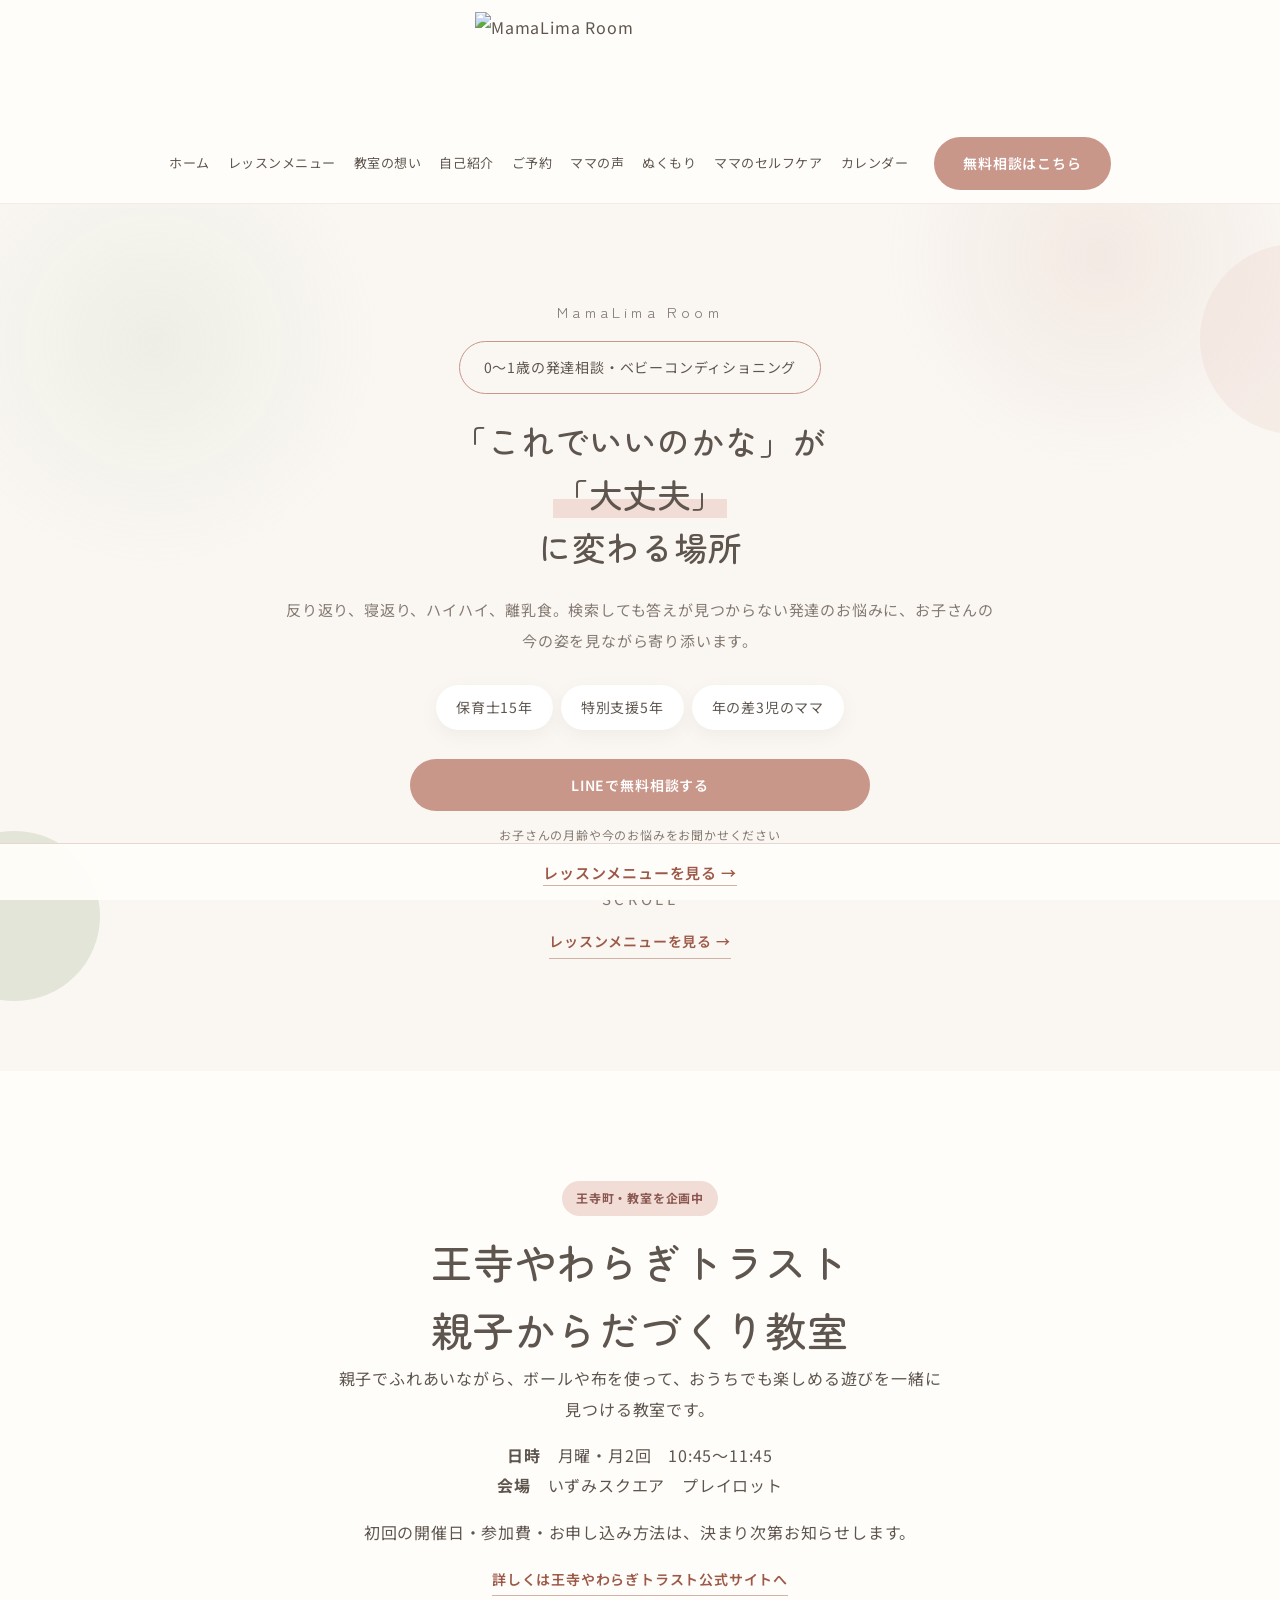
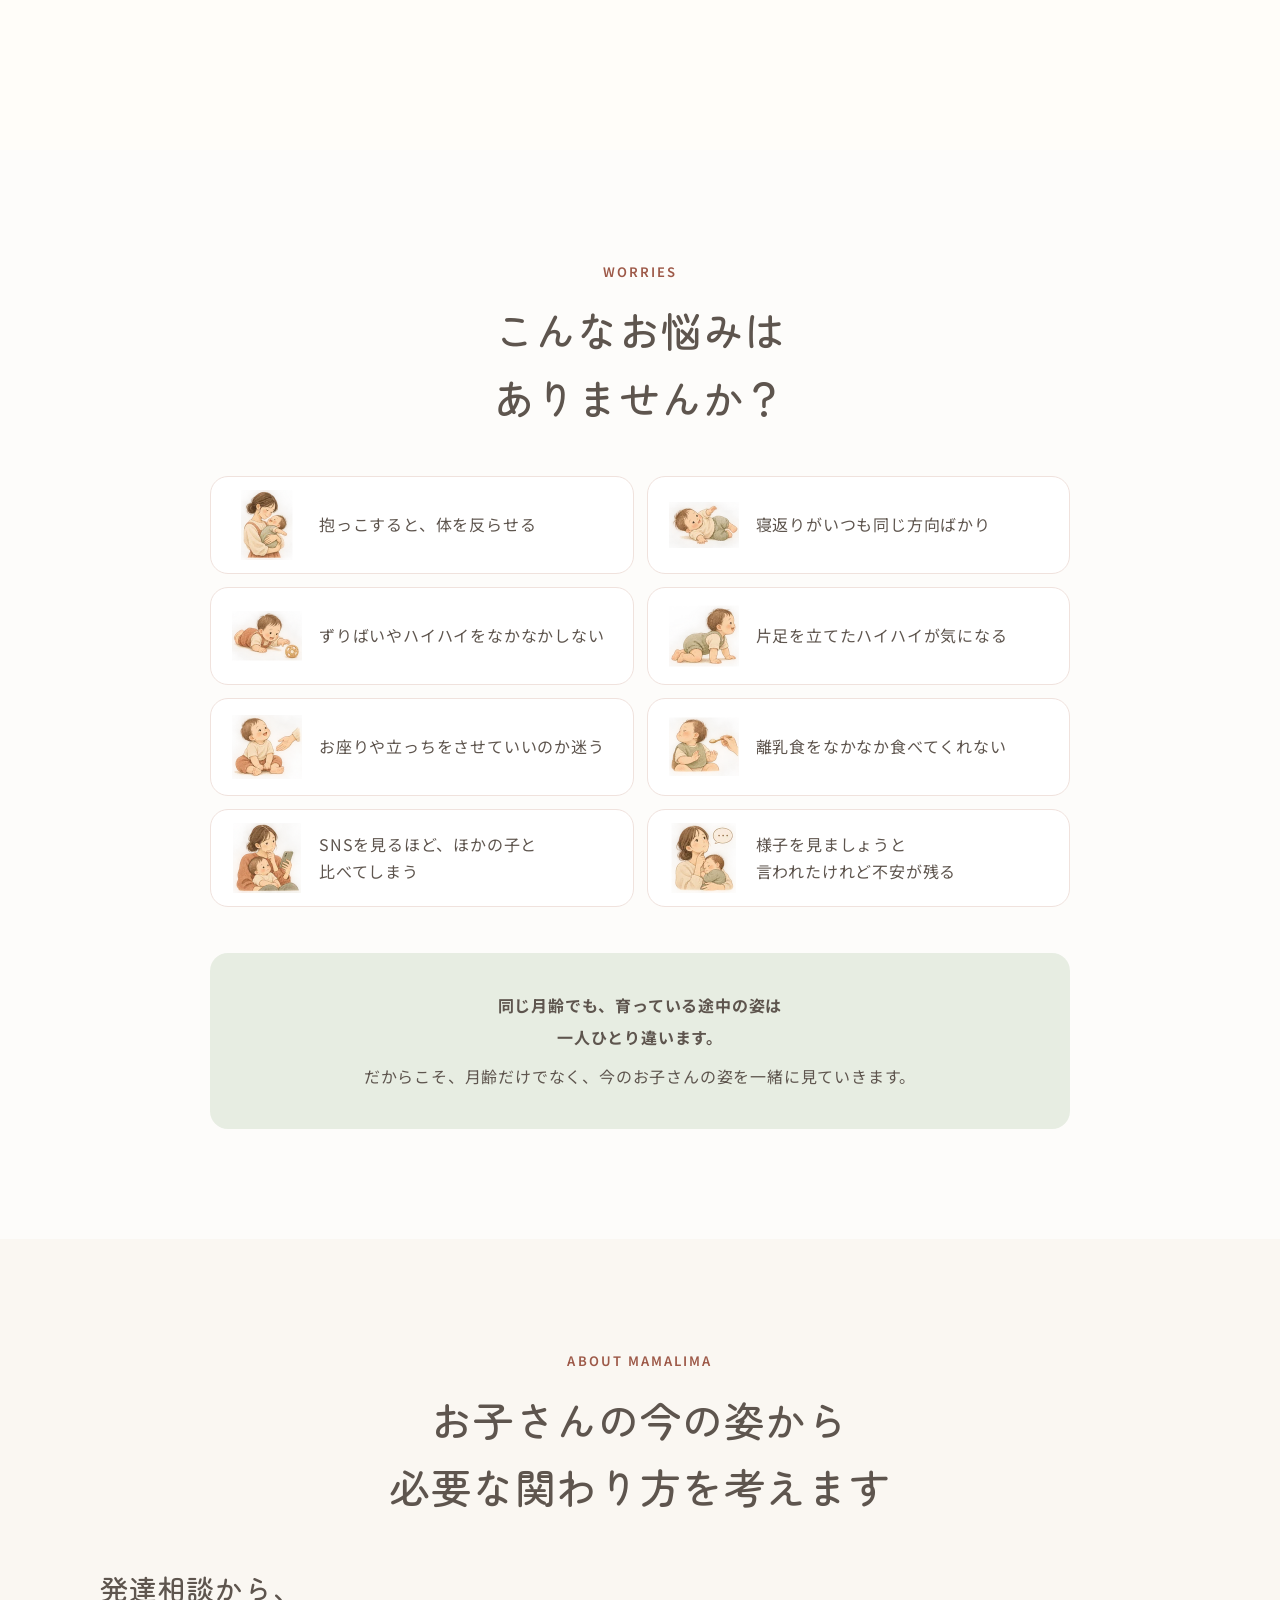
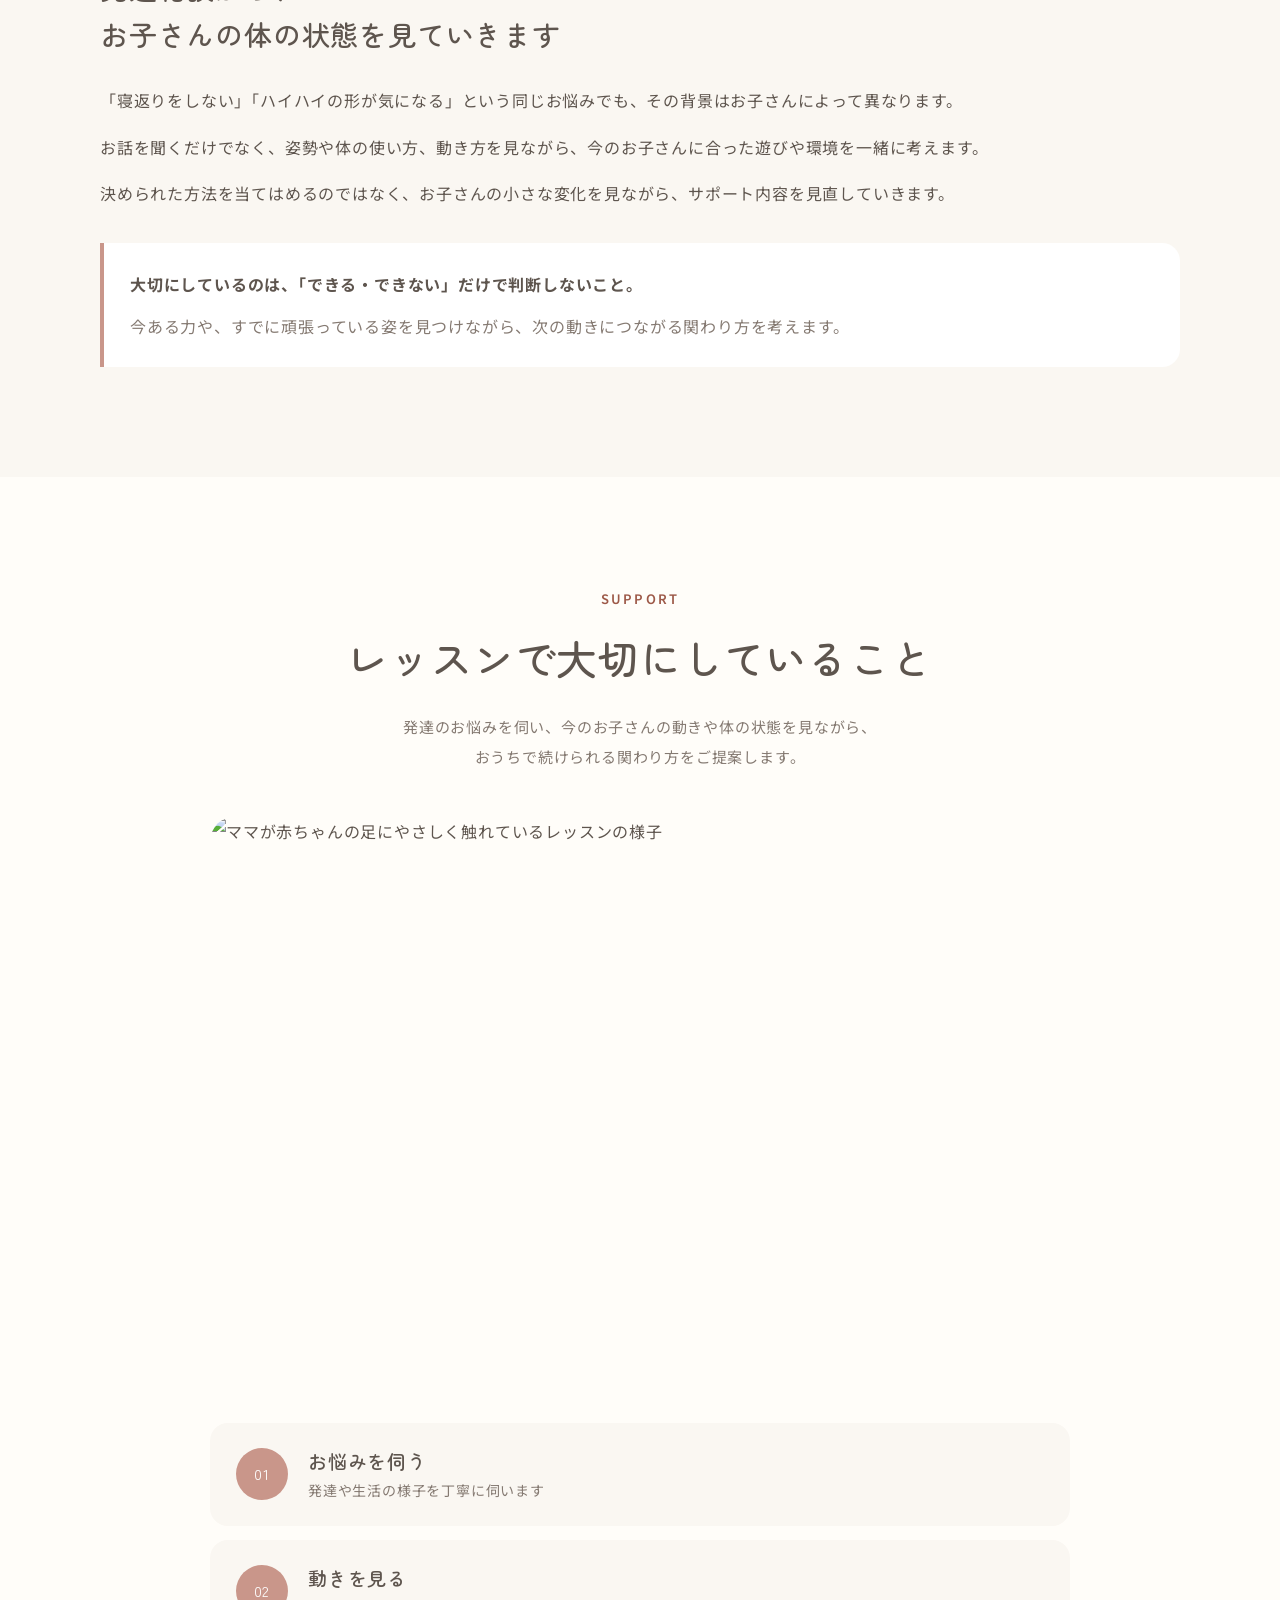
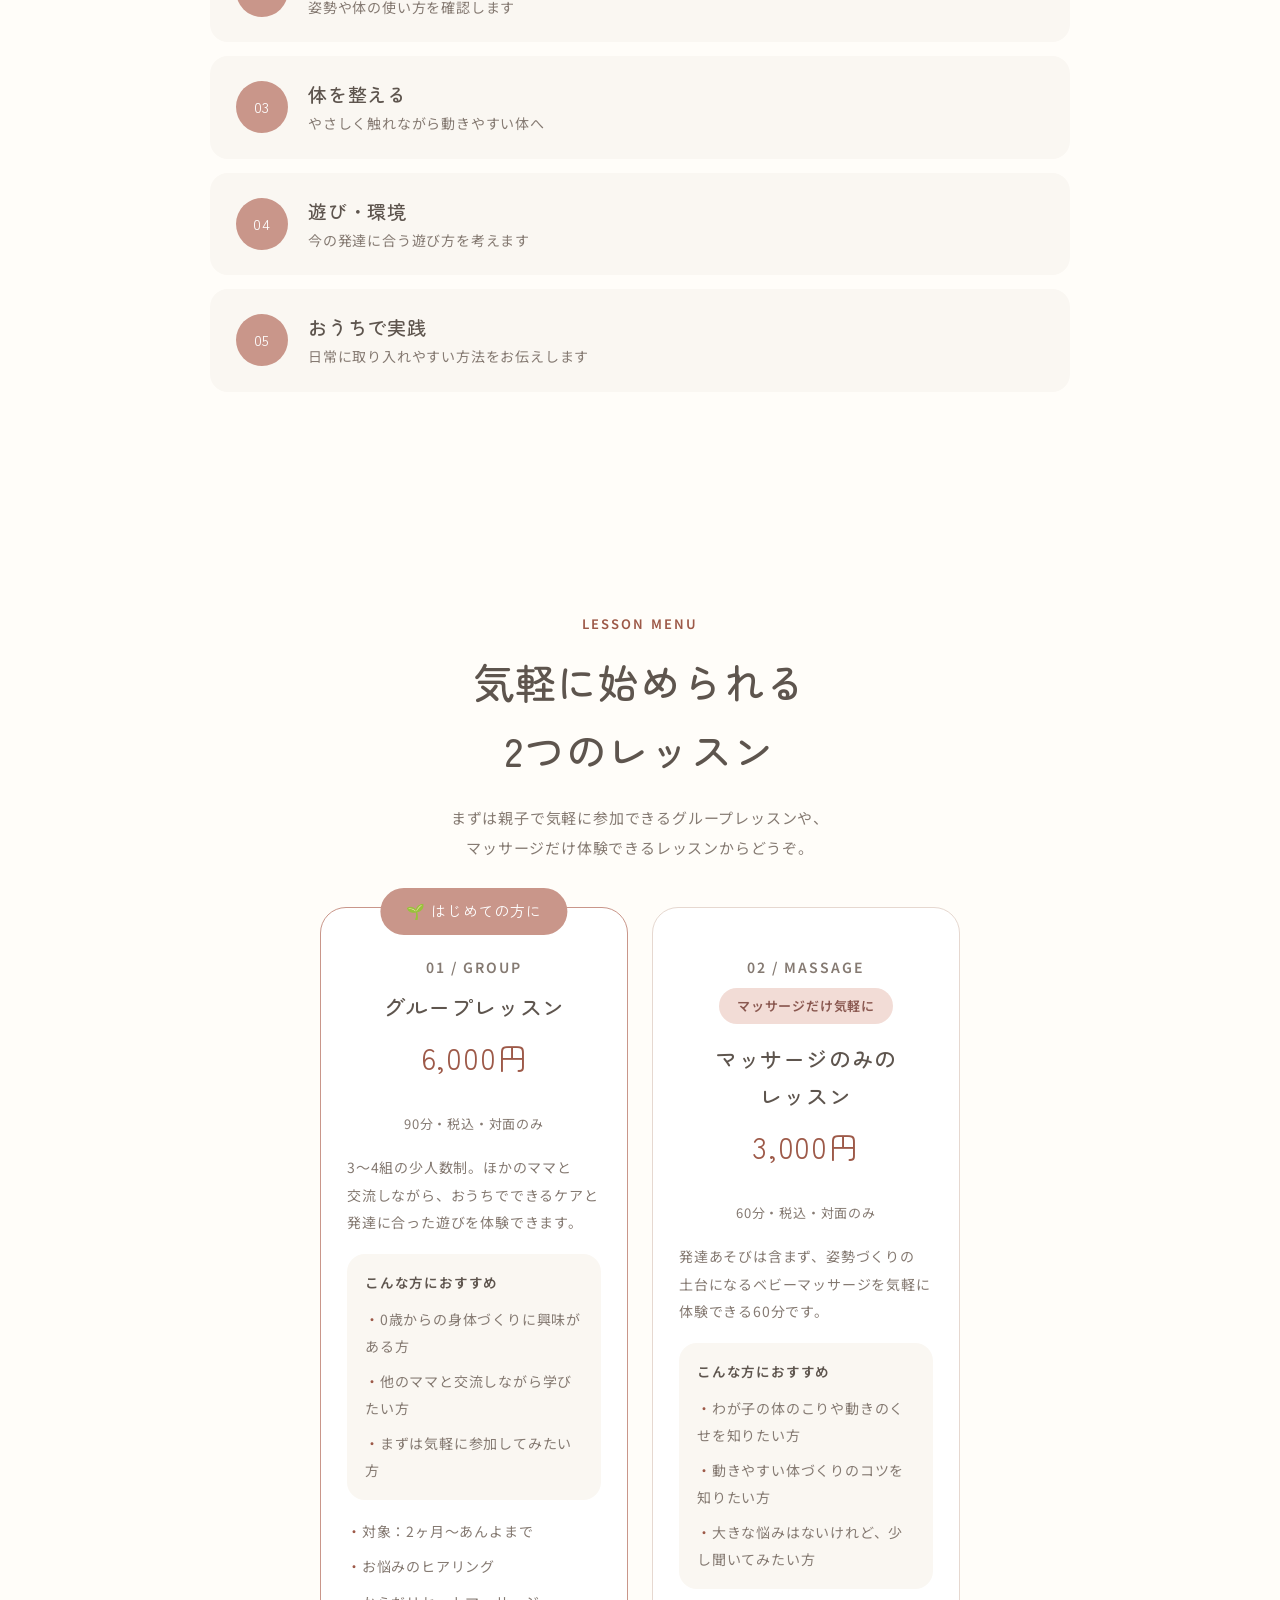
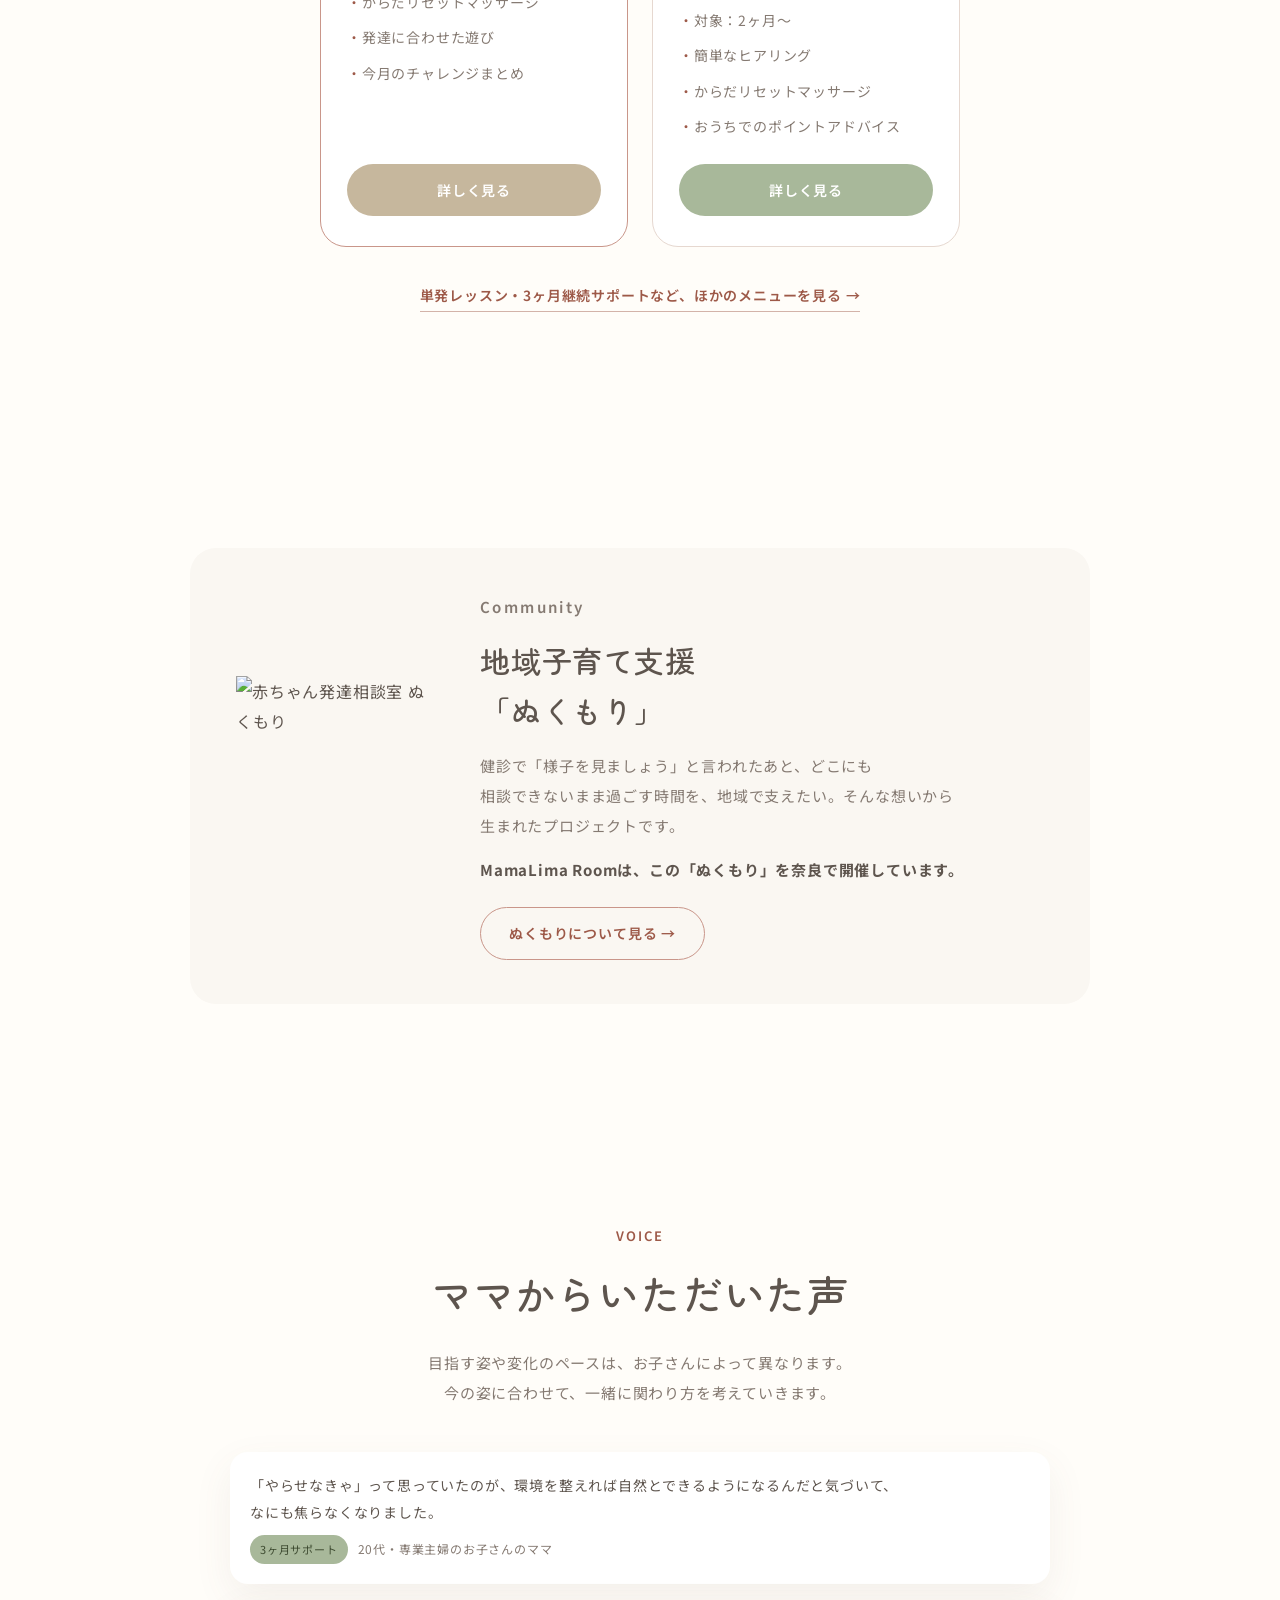
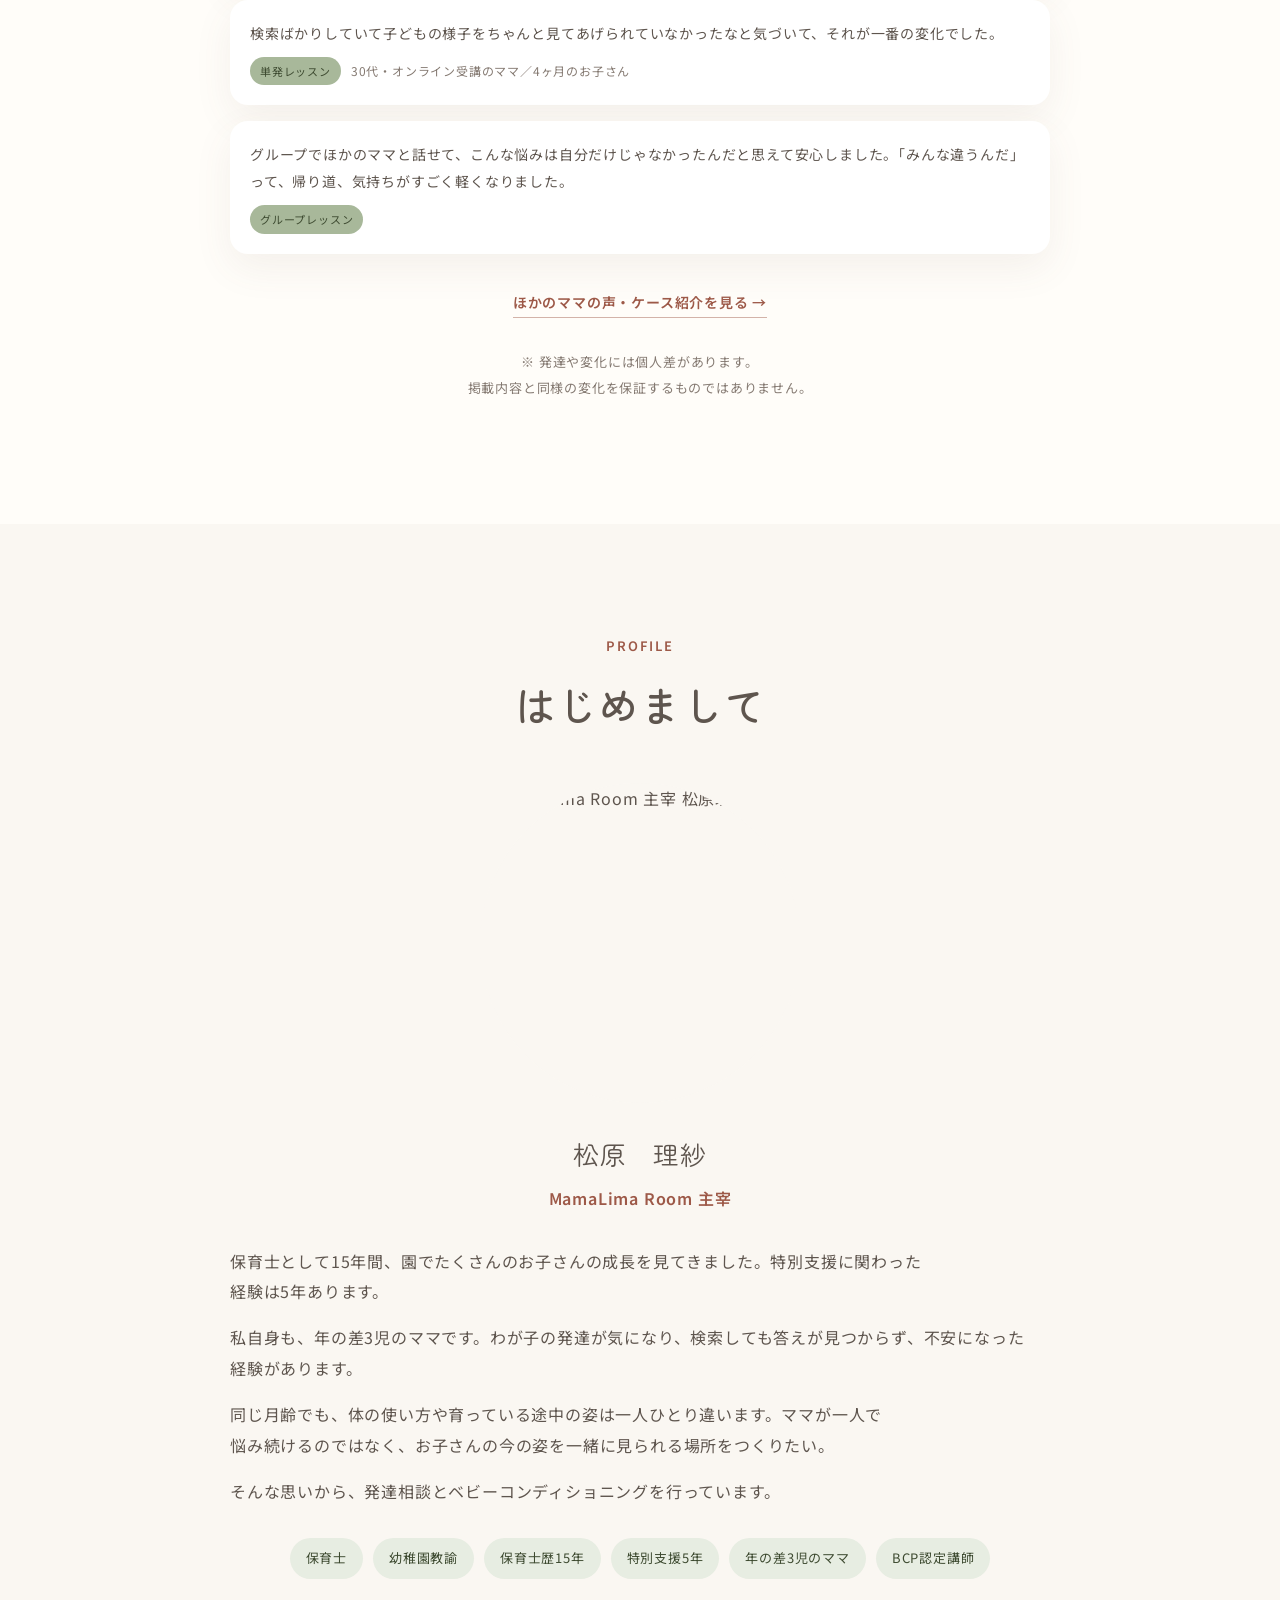
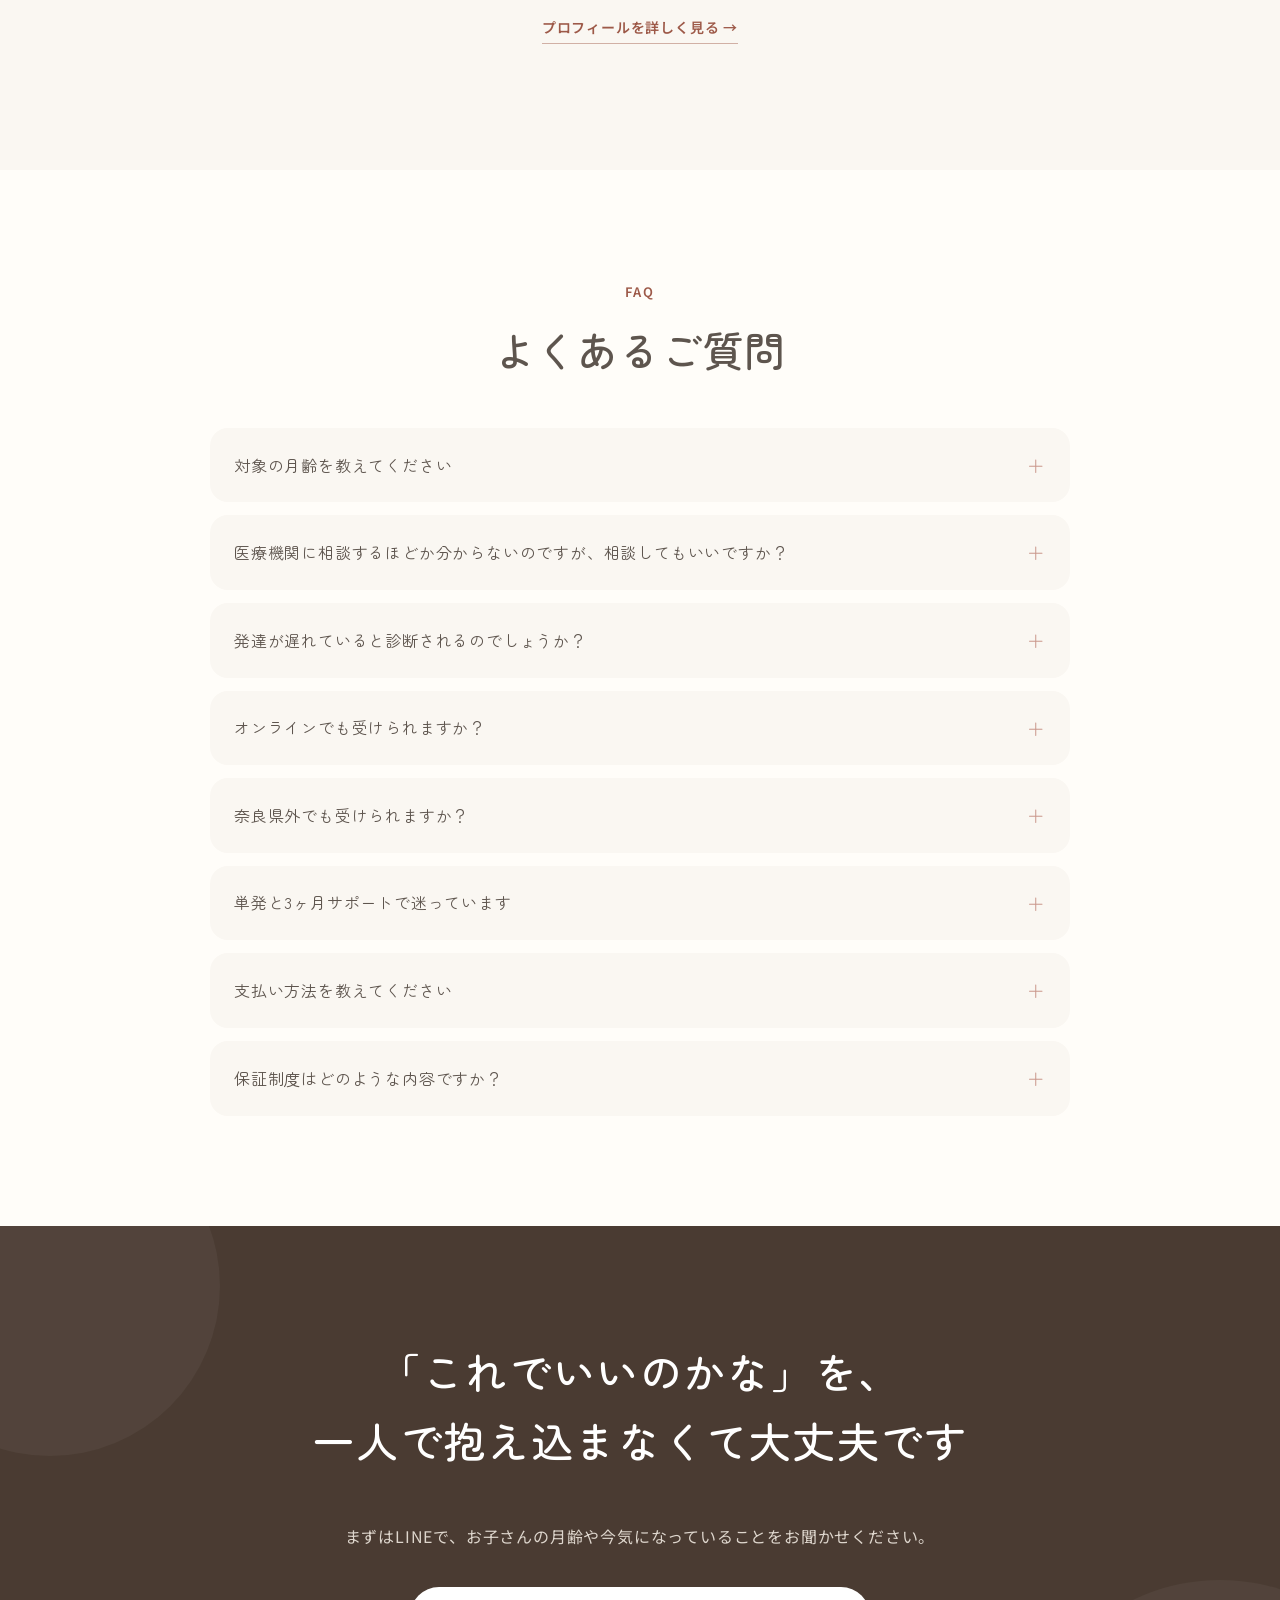
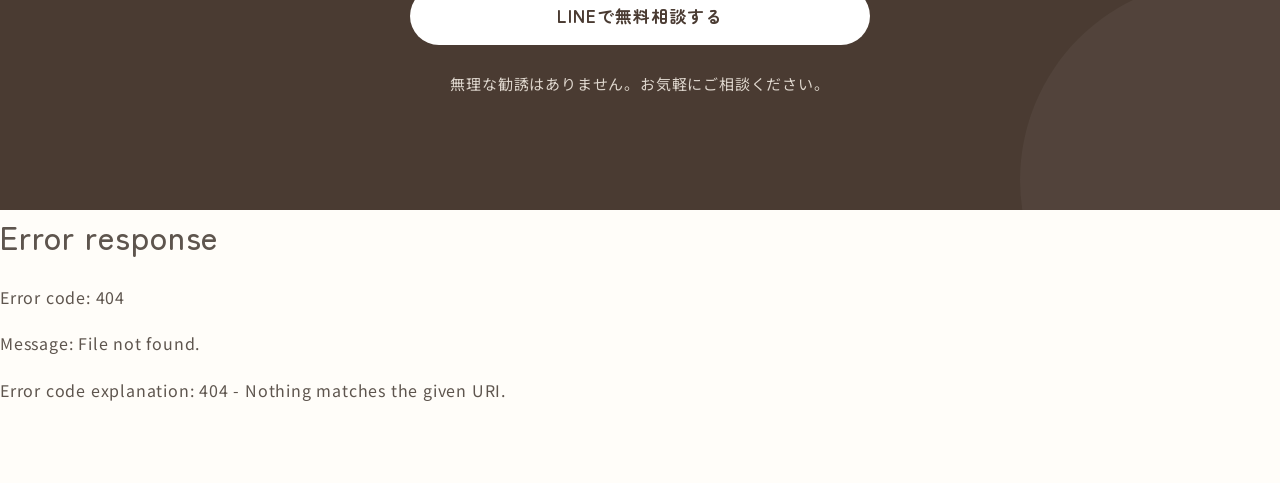
==== commit 29889dc1: "Merge branch 'claude/mamalima-hp-repair-wq70kl' into claude/wix-hp-rebuild-jxtcmb お悩みセクションのイラストは、公開ブ" ====
--- a/index.html
+++ b/index.html
@@ -39,6 +39,17 @@
   </div>
 </section>
 
+<section id="yawaragi" aria-labelledby="yawaragi-title">
+  <div class="wrap heading-center">
+    <p class="badge">王寺町・教室を企画中</p>
+    <h2 id="yawaragi-title">王寺やわらぎトラスト<br>親子からだづくり教室</h2>
+    <p>親子でふれあいながら、ボールや布を使って、おうちでも楽しめる遊びを一緒に見つける教室です。</p>
+    <p><strong>日時</strong>　月曜・月2回　10:45〜11:45<br><strong>会場</strong>　いずみスクエア　プレイロット</p>
+    <p>初回の開催日・参加費・お申し込み方法は、決まり次第お知らせします。</p>
+    <p><a class="link-arrow" href="https://www.y-trust.org/">詳しくは王寺やわらぎトラスト公式サイトへ</a></p>
+  </div>
+</section>
+
 <!-- こんなお悩みはありませんか？ -->
 <section class="worry-section">
   <div class="wrap wrap-wide">
@@ -49,36 +60,36 @@
 
     <div class="worry-list">
       <div class="worry-item">
-        <p class="worry-text">抱っこすると、体を反らせる</p>
-        <img class="worry-illust" src="images/worry-illust-01.png" alt="" loading="lazy">
-      </div>
-      <div class="worry-item">
-        <p class="worry-text">寝返りがいつも同じ方向ばかり</p>
-        <img class="worry-illust" src="images/worry-illust-02.png" alt="" loading="lazy">
-      </div>
-      <div class="worry-item">
-        <p class="worry-text">ずりばいやハイハイをなかなかしない</p>
-        <img class="worry-illust" src="images/worry-illust-03.png" alt="" loading="lazy">
-      </div>
-      <div class="worry-item">
-        <p class="worry-text">片足を立てたハイハイが気になる</p>
-        <img class="worry-illust" src="images/worry-illust-04.png" alt="" loading="lazy">
-      </div>
-      <div class="worry-item">
-        <p class="worry-text">お座りや立っちをさせていいのか迷う</p>
-        <img class="worry-illust" src="images/worry-illust-05.png" alt="" loading="lazy">
-      </div>
-      <div class="worry-item">
-        <p class="worry-text">離乳食をなかなか食べてくれない</p>
-        <img class="worry-illust" src="images/worry-illust-06.png" alt="" loading="lazy">
-      </div>
-      <div class="worry-item">
-        <p class="worry-text">SNSを見るほど、ほかの子と比べてしまう</p>
-        <img class="worry-illust" src="images/worry-illust-07.png" alt="" loading="lazy">
-      </div>
-      <div class="worry-item">
-        <p class="worry-text">様子を見ましょうと言われたけれど不安が残る</p>
-        <img class="worry-illust" src="images/worry-illust-08.png" alt="" loading="lazy">
+        <img class="worry-illustration" src="images/worries/arching.webp" width="144" height="144" loading="lazy" decoding="async" alt="">
+        <span>抱っこすると、体を反らせる</span>
+      </div>
+      <div class="worry-item">
+        <img class="worry-illustration" src="images/worries/rolling.webp" width="144" height="144" loading="lazy" decoding="async" alt="">
+        <span>寝返りがいつも同じ方向ばかり</span>
+      </div>
+      <div class="worry-item">
+        <img class="worry-illustration" src="images/worries/reaching.webp" width="144" height="144" loading="lazy" decoding="async" alt="">
+        <span>ずりばいやハイハイをなかなかしない</span>
+      </div>
+      <div class="worry-item">
+        <img class="worry-illustration" src="images/worries/crawling.webp" width="144" height="144" loading="lazy" decoding="async" alt="">
+        <span>片足を立てたハイハイが気になる</span>
+      </div>
+      <div class="worry-item">
+        <img class="worry-illustration" src="images/worries/sitting.webp" width="144" height="144" loading="lazy" decoding="async" alt="">
+        <span>お座りや立っちをさせていいのか迷う</span>
+      </div>
+      <div class="worry-item">
+        <img class="worry-illustration" src="images/worries/feeding.webp" width="144" height="144" loading="lazy" decoding="async" alt="">
+        <span>離乳食をなかなか食べてくれない</span>
+      </div>
+      <div class="worry-item">
+        <img class="worry-illustration" src="images/worries/comparing.webp" width="144" height="144" loading="lazy" decoding="async" alt="">
+        <span>SNSを見るほど、ほかの子と比べてしまう</span>
+      </div>
+      <div class="worry-item">
+        <img class="worry-illustration" src="images/worries/checkup.webp" width="144" height="144" loading="lazy" decoding="async" alt="">
+        <span>様子を見ましょうと言われたけれど不安が残る</span>
       </div>
     </div>
 
--- a/css/style.css
+++ b/css/style.css
@@ -589,8 +589,7 @@
   color: var(--color-primary-dark);
 }
 
-/* ---------- 「こんなお悩みはありませんか？」セクション ----------
-   公開中のWixサイトに合わせたチェックリスト形式             */
+/* ---------- 「こんなお悩みはありませんか？」セクション ---------- */
 
 .worry-section {
   background: #fdfcfa;
@@ -600,50 +599,28 @@
   max-width: 860px;
   margin: 0 auto;
   display: grid;
-  grid-template-columns: repeat(2, 1fr);
+  grid-template-columns: repeat(2, minmax(0, 1fr));
   gap: 13px;
 }
 
 .worry-item {
   position: relative;
   display: flex;
-  align-items: flex-start;
-  gap: 12px;
-  padding: 20px 108px 56px 22px;
-  min-height: 92px;
+  align-items: center;
+  gap: 16px;
+  padding: 12px 20px;
   background: var(--color-bg-card);
   border: 1px solid #f0e2dd;
   border-radius: var(--radius-md);
-  font-size: 15px;
-  line-height: 1.7;
-  overflow: hidden;
-}
-
-/* 丸いチェックマーク */
-.worry-item::before {
-  content: "✓";
+  font-size: 16px;
+  line-height: 1.65;
+}
+
+.worry-illustration {
   flex: none;
-  width: 30px;
-  height: 30px;
-  display: grid;
-  place-items: center;
-  border-radius: 50%;
-  background: #f5e6e2;
-  color: var(--color-primary-dark);
-  font-size: 13px;
-  font-weight: 700;
-}
-
-.worry-text { margin: 0; }
-
-.worry-illust {
-  position: absolute;
-  right: -4px;
-  bottom: -4px;
-  width: 98px;
-  height: auto;
-  border-radius: 12px;
-  pointer-events: none;
+  width: 72px;
+  height: 72px;
+  object-fit: contain;
 }
 
 /* 締めのメッセージ（サブカラーの帯） */
@@ -669,25 +646,18 @@
 
 @media (max-width: 620px) {
   .worry-list {
-    gap: 10px;
+    grid-template-columns: minmax(0, 1fr);
+    gap: 9px;
   }
 
   .worry-item {
-    gap: 10px;
-    padding: 14px 76px 50px 14px;
-    min-height: 78px;
-    font-size: 13px;
-    line-height: 1.55;
-  }
-
-  .worry-item::before {
-    width: 24px;
-    height: 24px;
-    font-size: 11px;
-  }
-
-  .worry-illust {
-    width: 68px;
+    gap: 12px;
+    padding: 9px 14px;
+  }
+
+  .worry-illustration {
+    width: 58px;
+    height: 58px;
   }
 
   .worry-note {
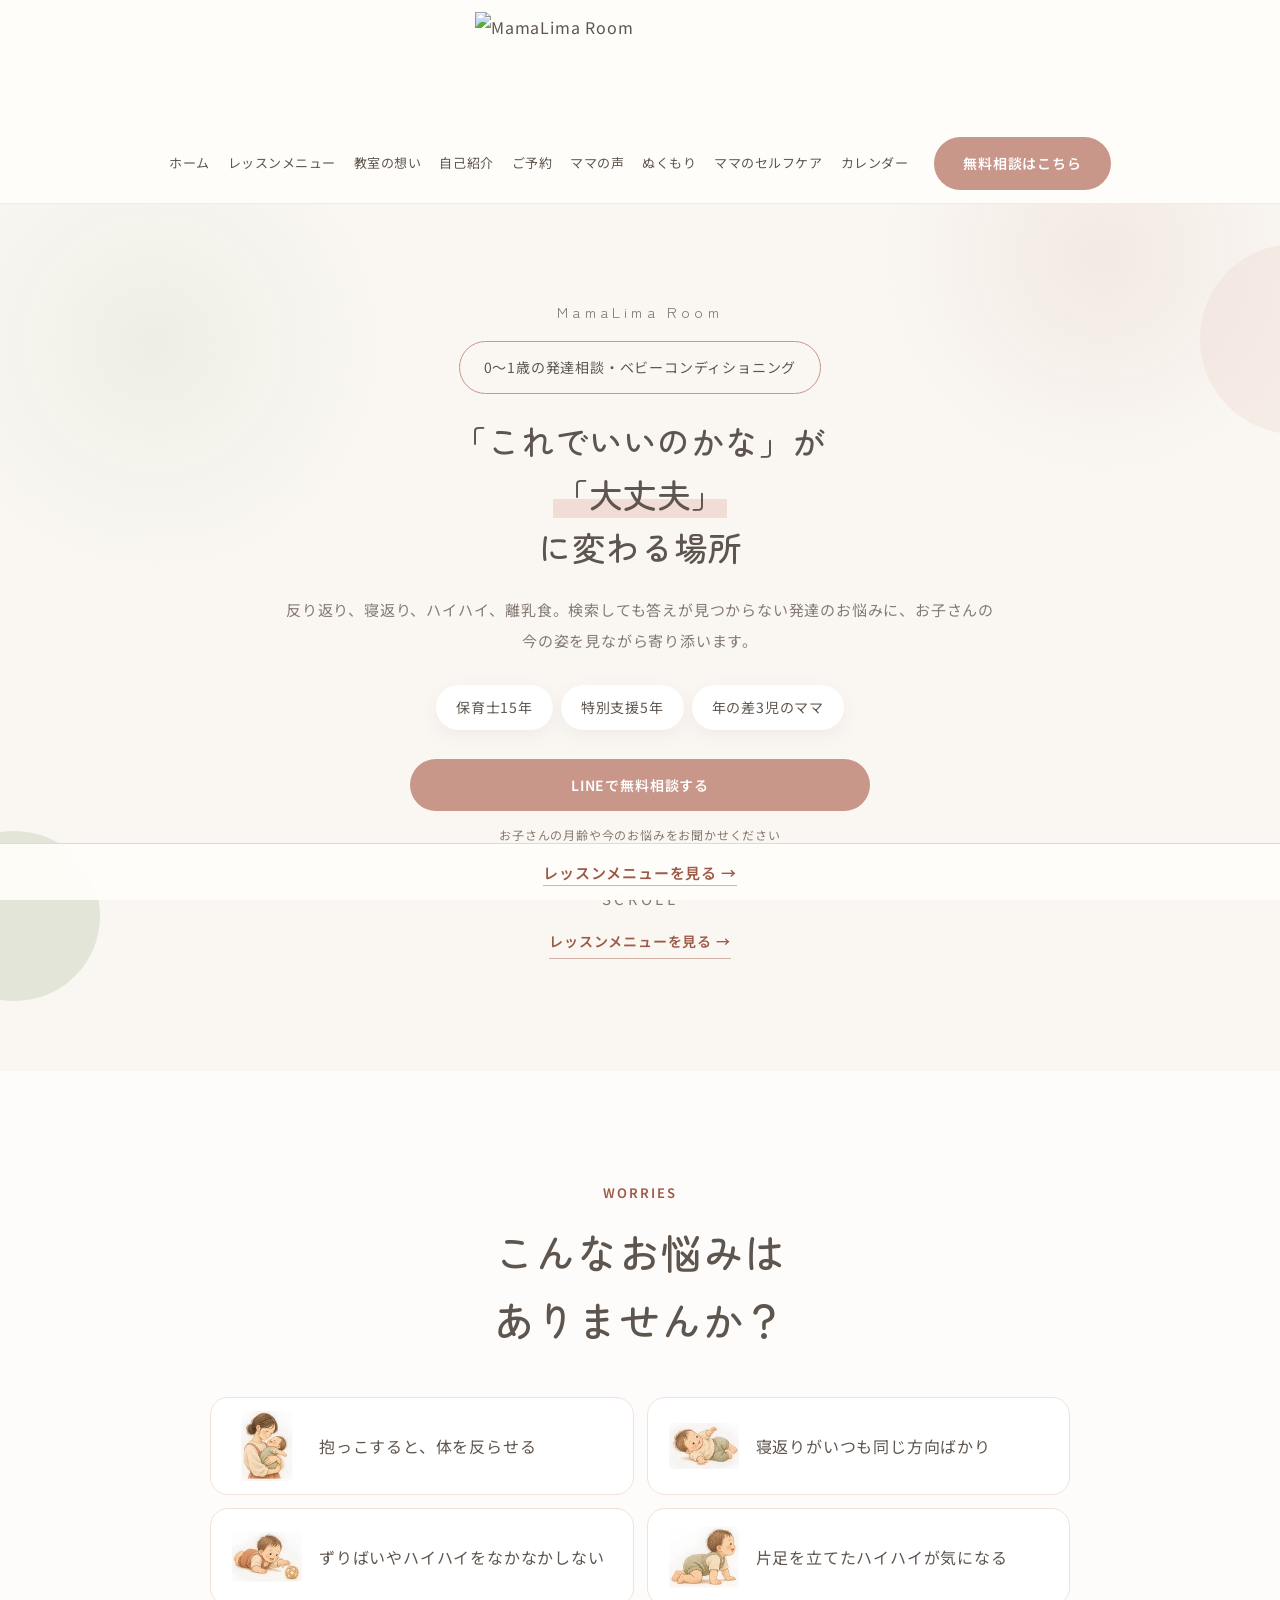
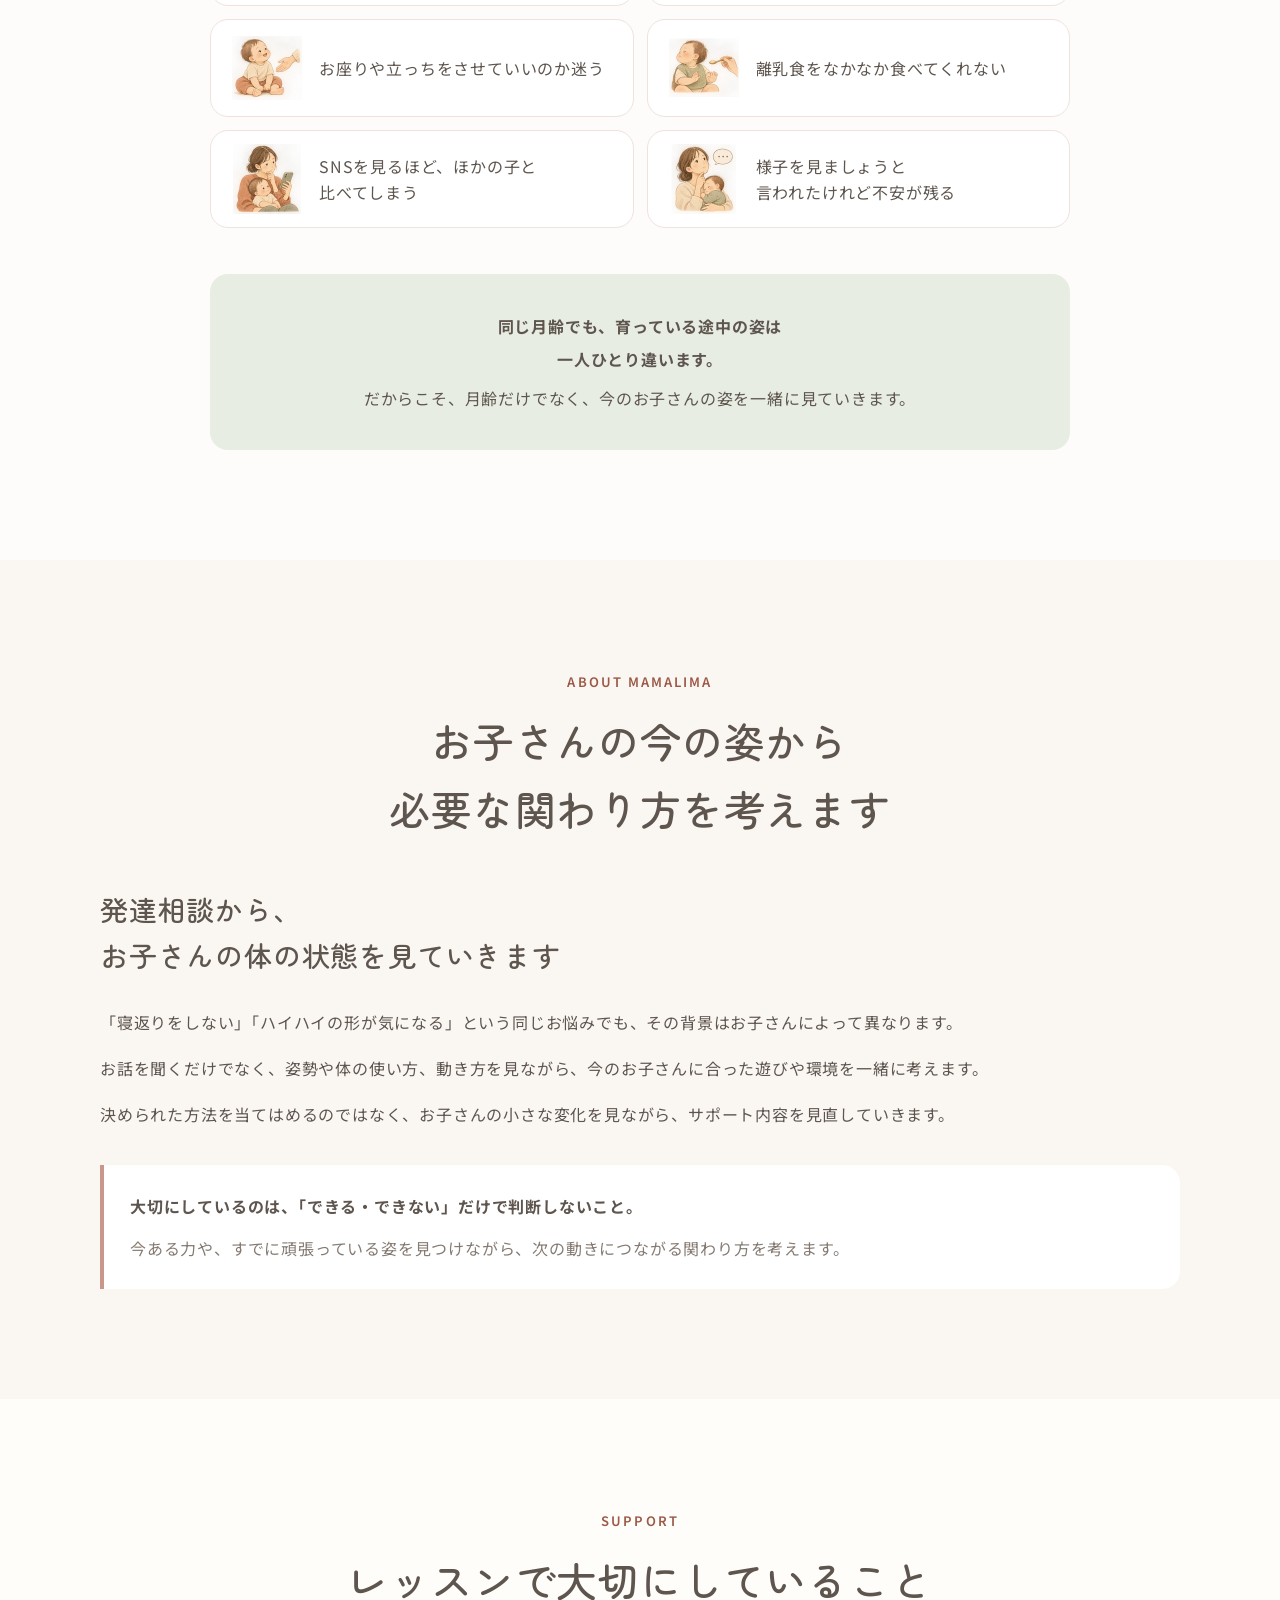
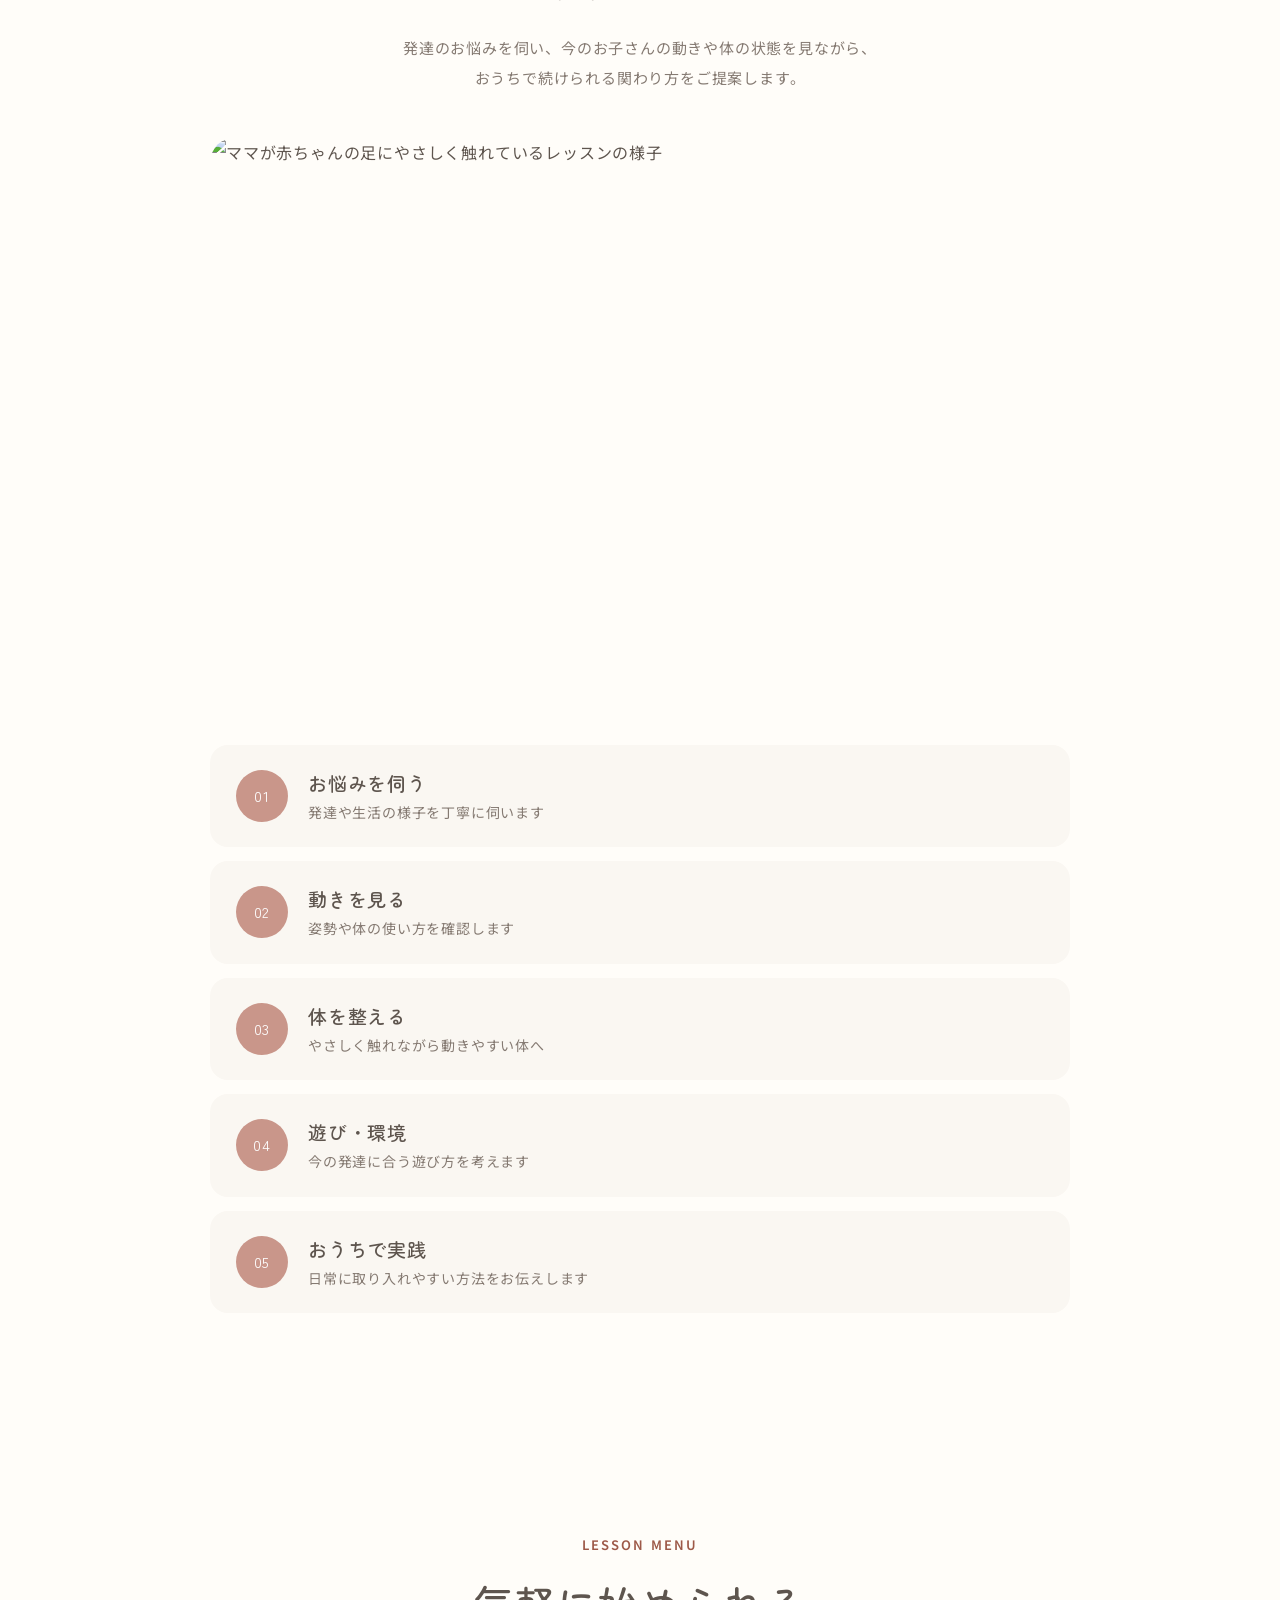
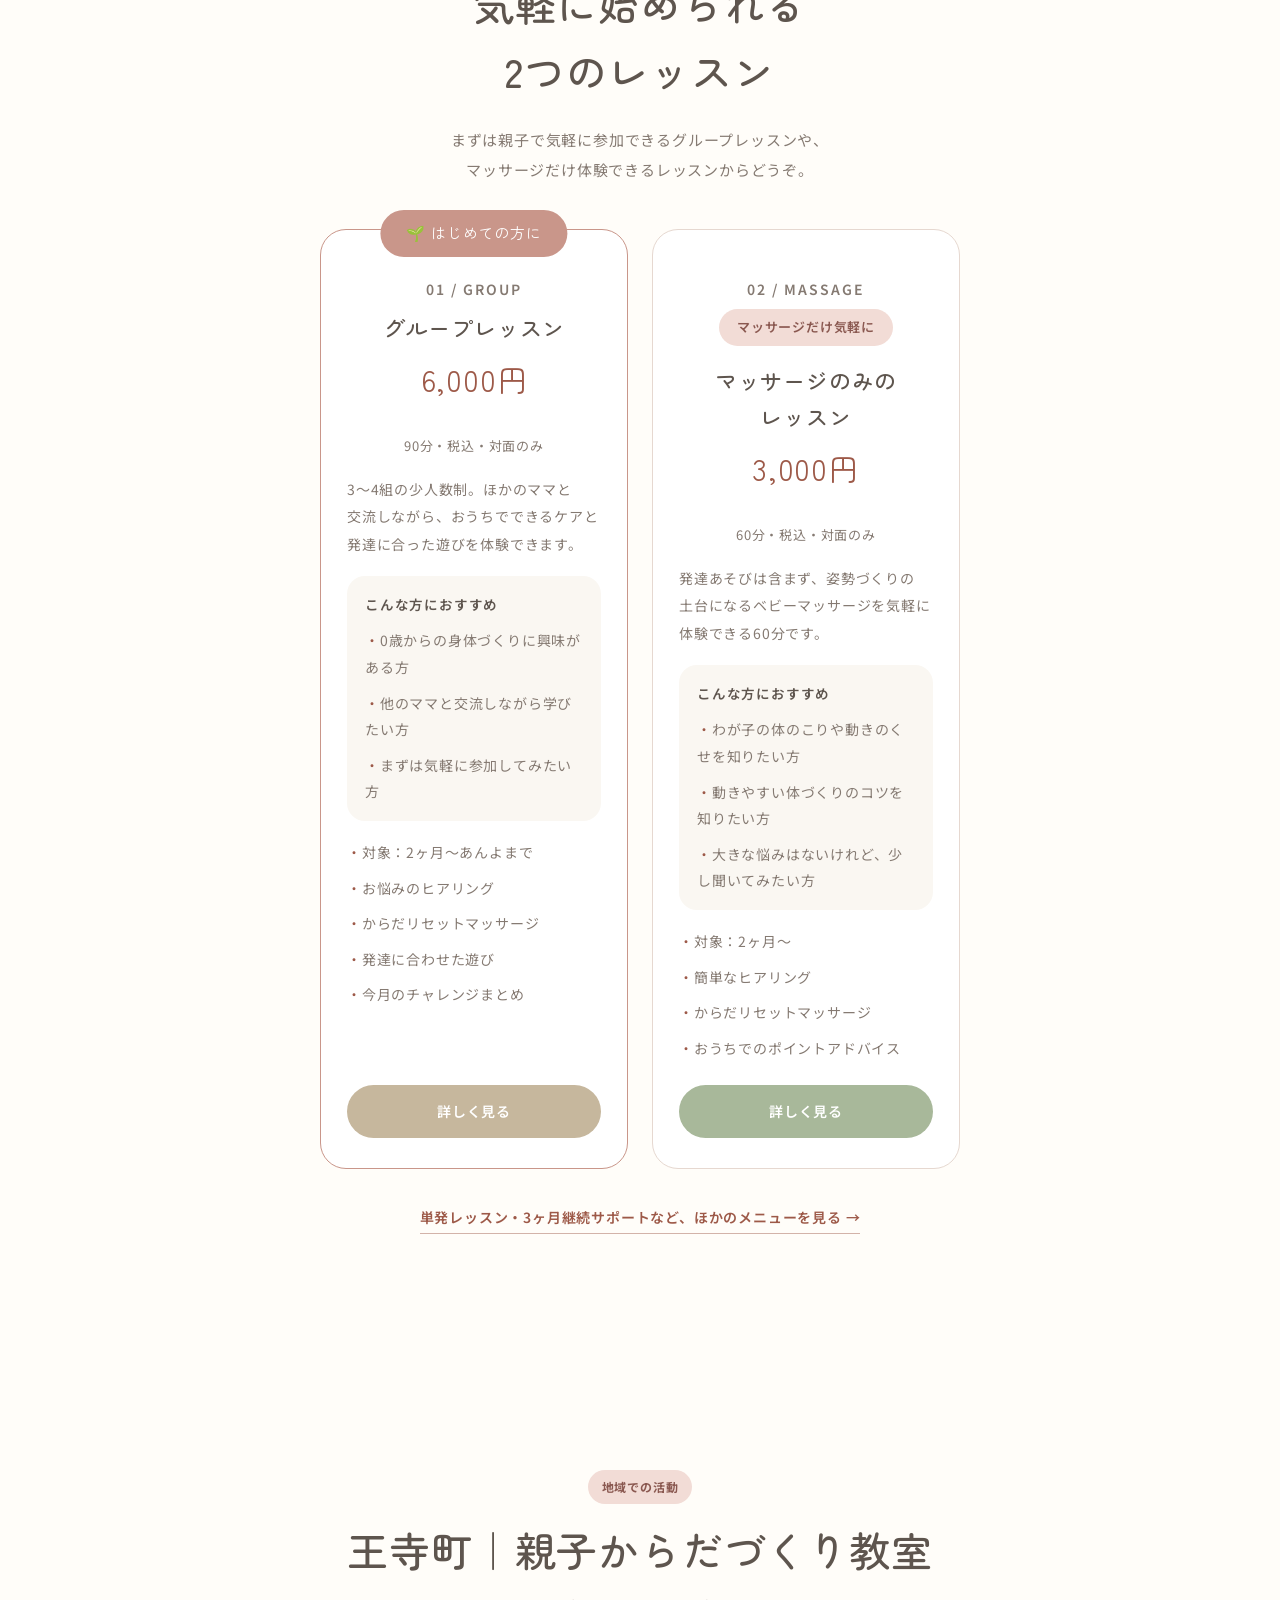
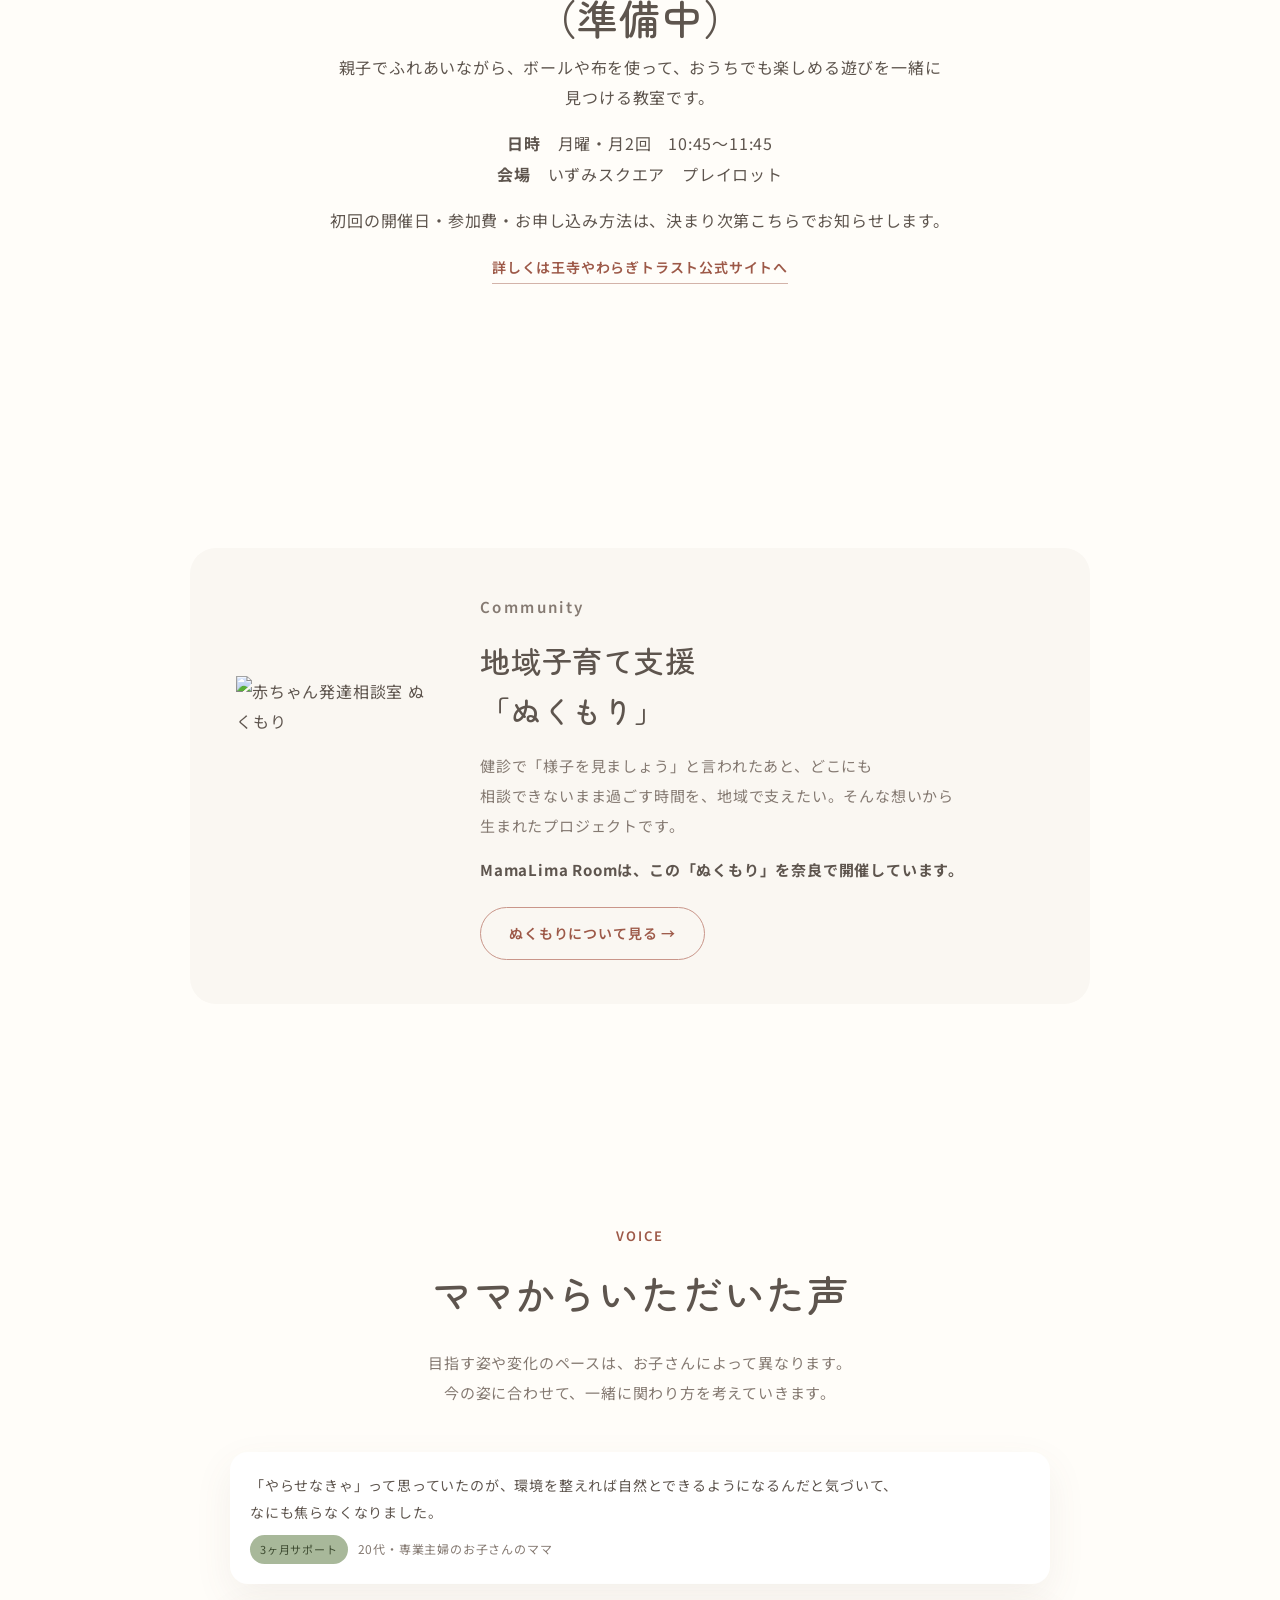
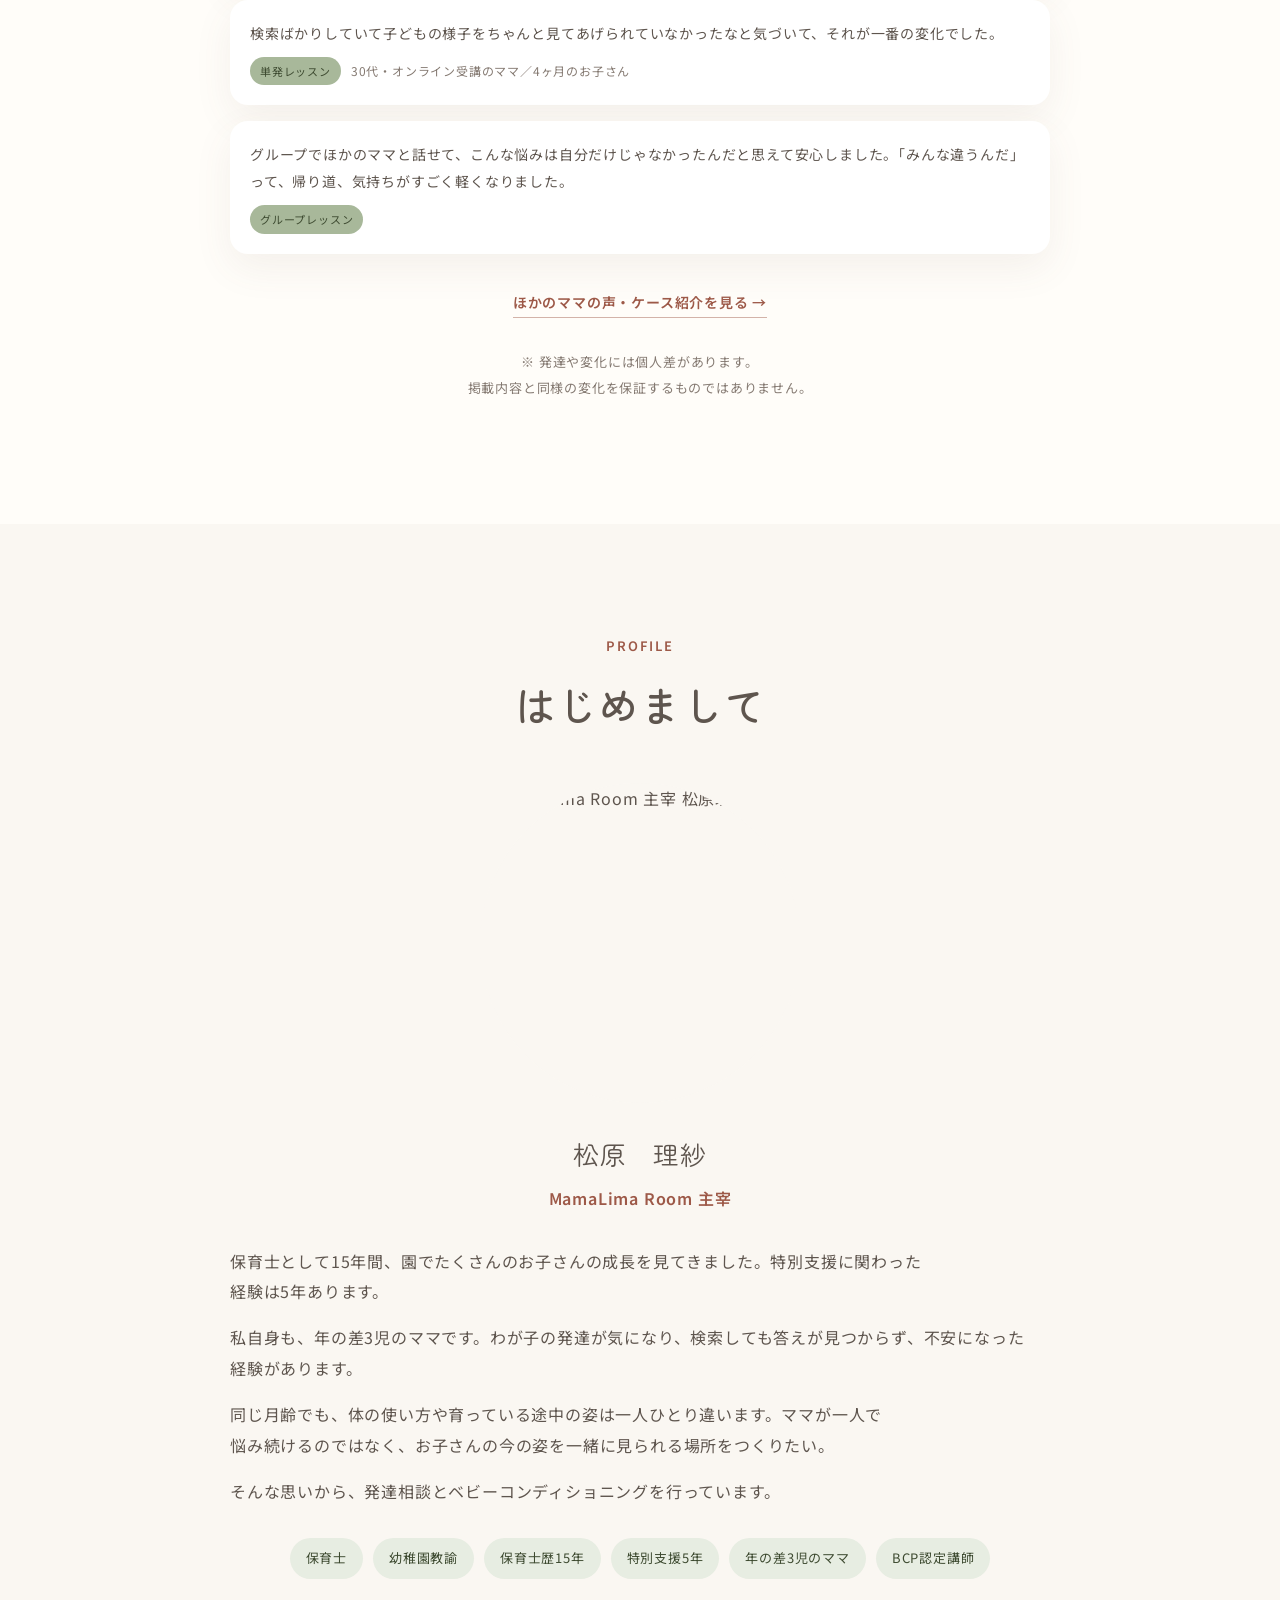
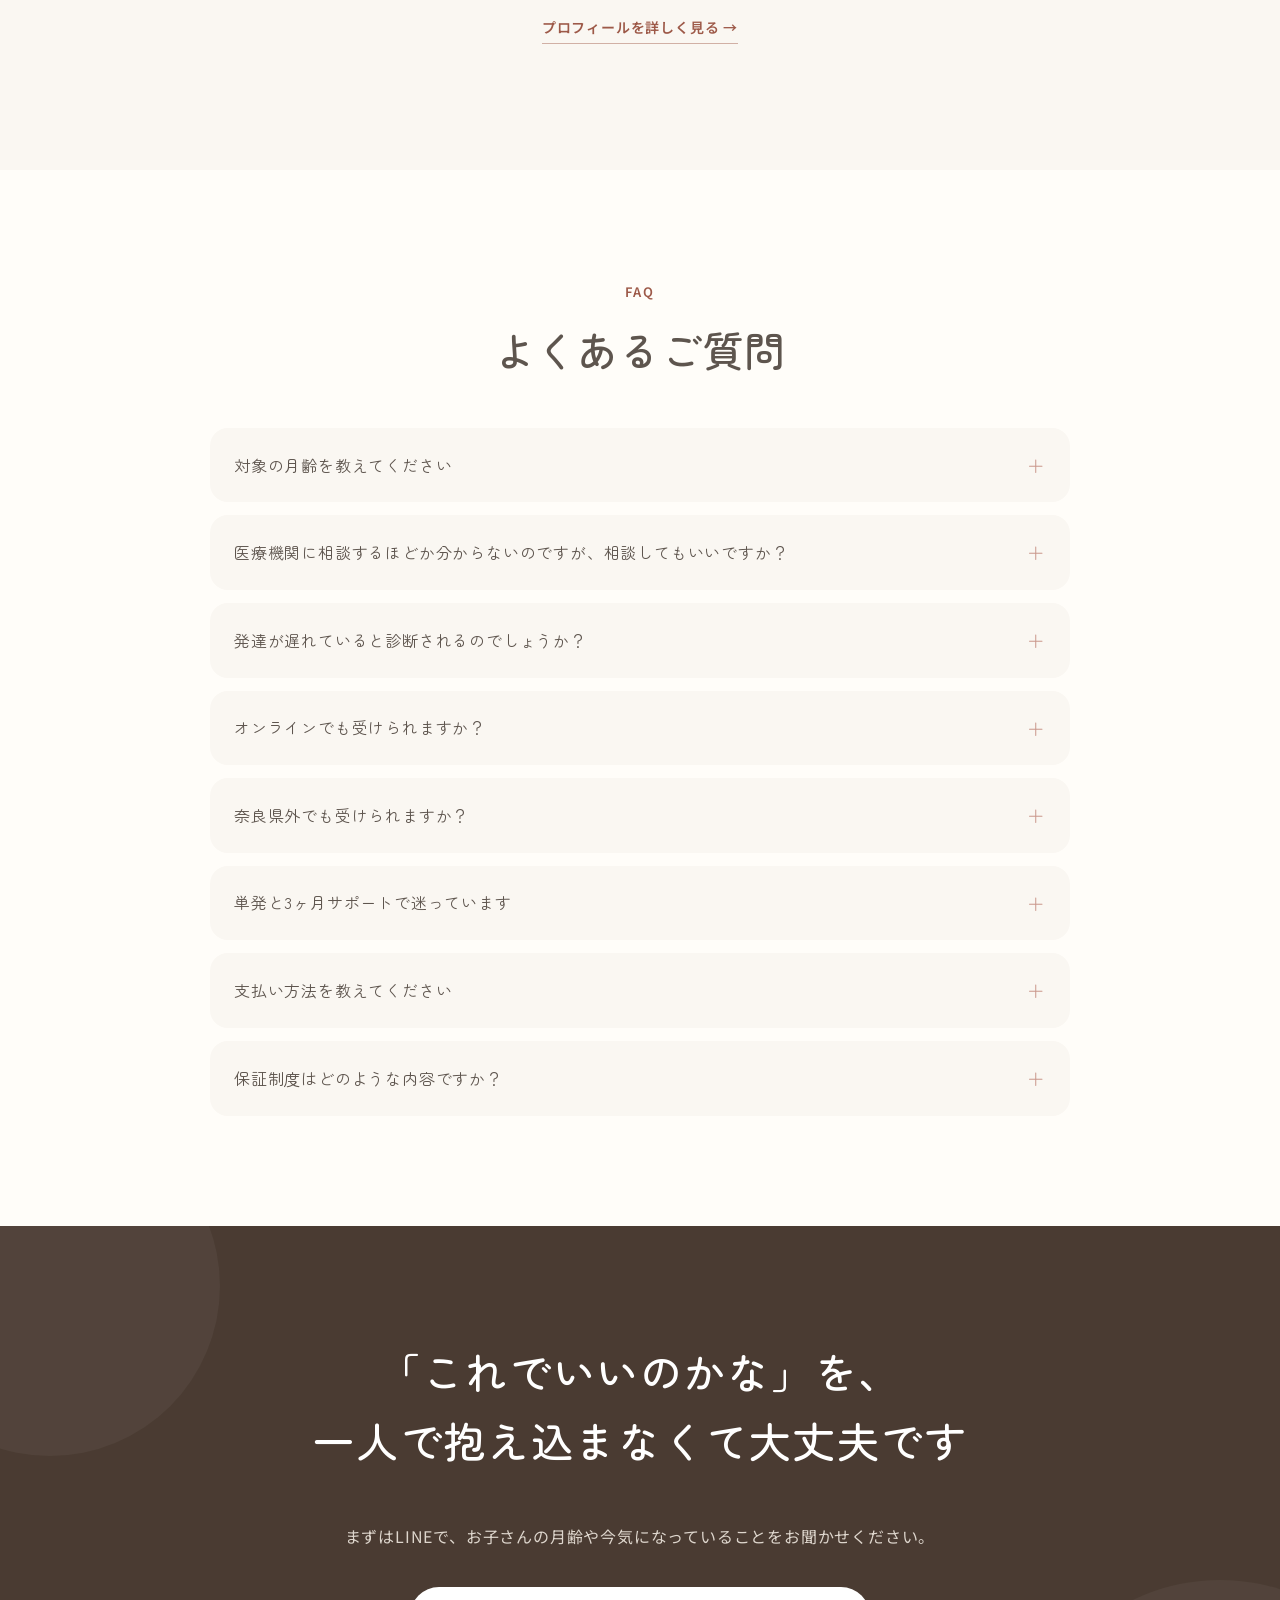
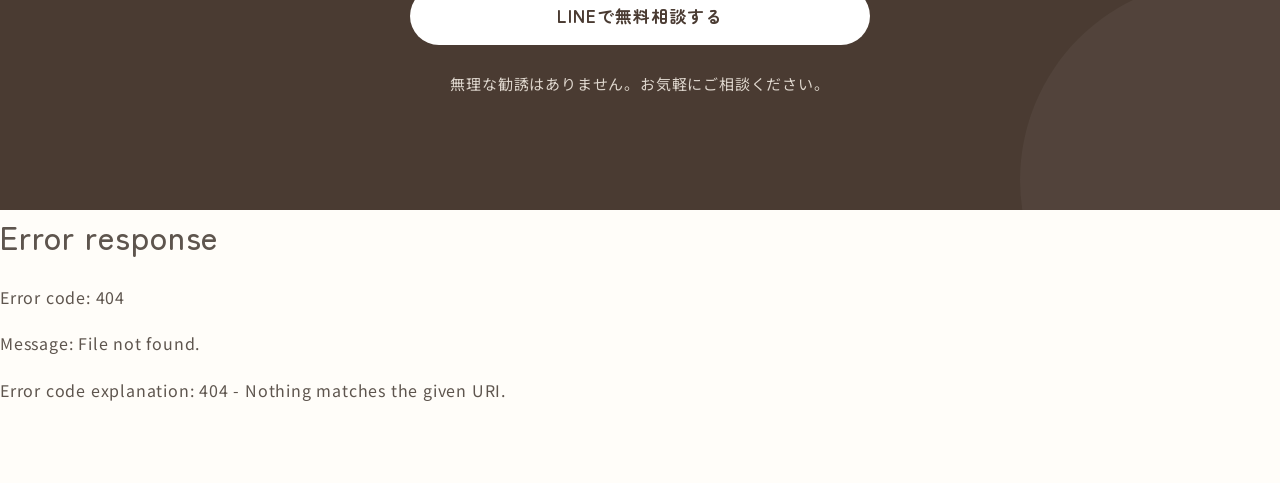
==== commit 1ab284a5: "王寺やわらぎトラストの案内をレッスンメニューの後ろに移動 ヒーロー直下にあった案内ブロックを削除し、「レッスンメニュー」 セクションの後・「地域子育て支援『ぬくもり』」の前に移動。 見出しを「地域での" ====
--- a/index.html
+++ b/index.html
@@ -36,17 +36,6 @@
       <p class="scroll-label">SCROLL</p>
       <p class="cta-note"><a href="#lessons" class="link-arrow">レッスンメニューを見る →</a></p>
     </div>
-  </div>
-</section>
-
-<section id="yawaragi" aria-labelledby="yawaragi-title">
-  <div class="wrap heading-center">
-    <p class="badge">王寺町・教室を企画中</p>
-    <h2 id="yawaragi-title">王寺やわらぎトラスト<br>親子からだづくり教室</h2>
-    <p>親子でふれあいながら、ボールや布を使って、おうちでも楽しめる遊びを一緒に見つける教室です。</p>
-    <p><strong>日時</strong>　月曜・月2回　10:45〜11:45<br><strong>会場</strong>　いずみスクエア　プレイロット</p>
-    <p>初回の開催日・参加費・お申し込み方法は、決まり次第お知らせします。</p>
-    <p><a class="link-arrow" href="https://www.y-trust.org/">詳しくは王寺やわらぎトラスト公式サイトへ</a></p>
   </div>
 </section>
 
@@ -211,6 +200,17 @@
   </div>
 </section>
 
+<section id="yawaragi" aria-labelledby="yawaragi-title">
+  <div class="wrap heading-center">
+    <p class="badge">地域での活動</p>
+    <h2 id="yawaragi-title">王寺町｜親子からだづくり教室（準備中）</h2>
+    <p>親子でふれあいながら、ボールや布を使って、おうちでも楽しめる遊びを一緒に見つける教室です。</p>
+    <p><strong>日時</strong>　月曜・月2回　10:45〜11:45<br><strong>会場</strong>　いずみスクエア　プレイロット</p>
+    <p>初回の開催日・参加費・お申し込み方法は、決まり次第こちらでお知らせします。</p>
+    <p><a class="link-arrow" href="https://www.y-trust.org/">詳しくは王寺やわらぎトラスト公式サイトへ</a></p>
+  </div>
+</section>
+
 <!-- 地域子育て支援「ぬくもり」 -->
 <section>
   <div class="section-inner">
